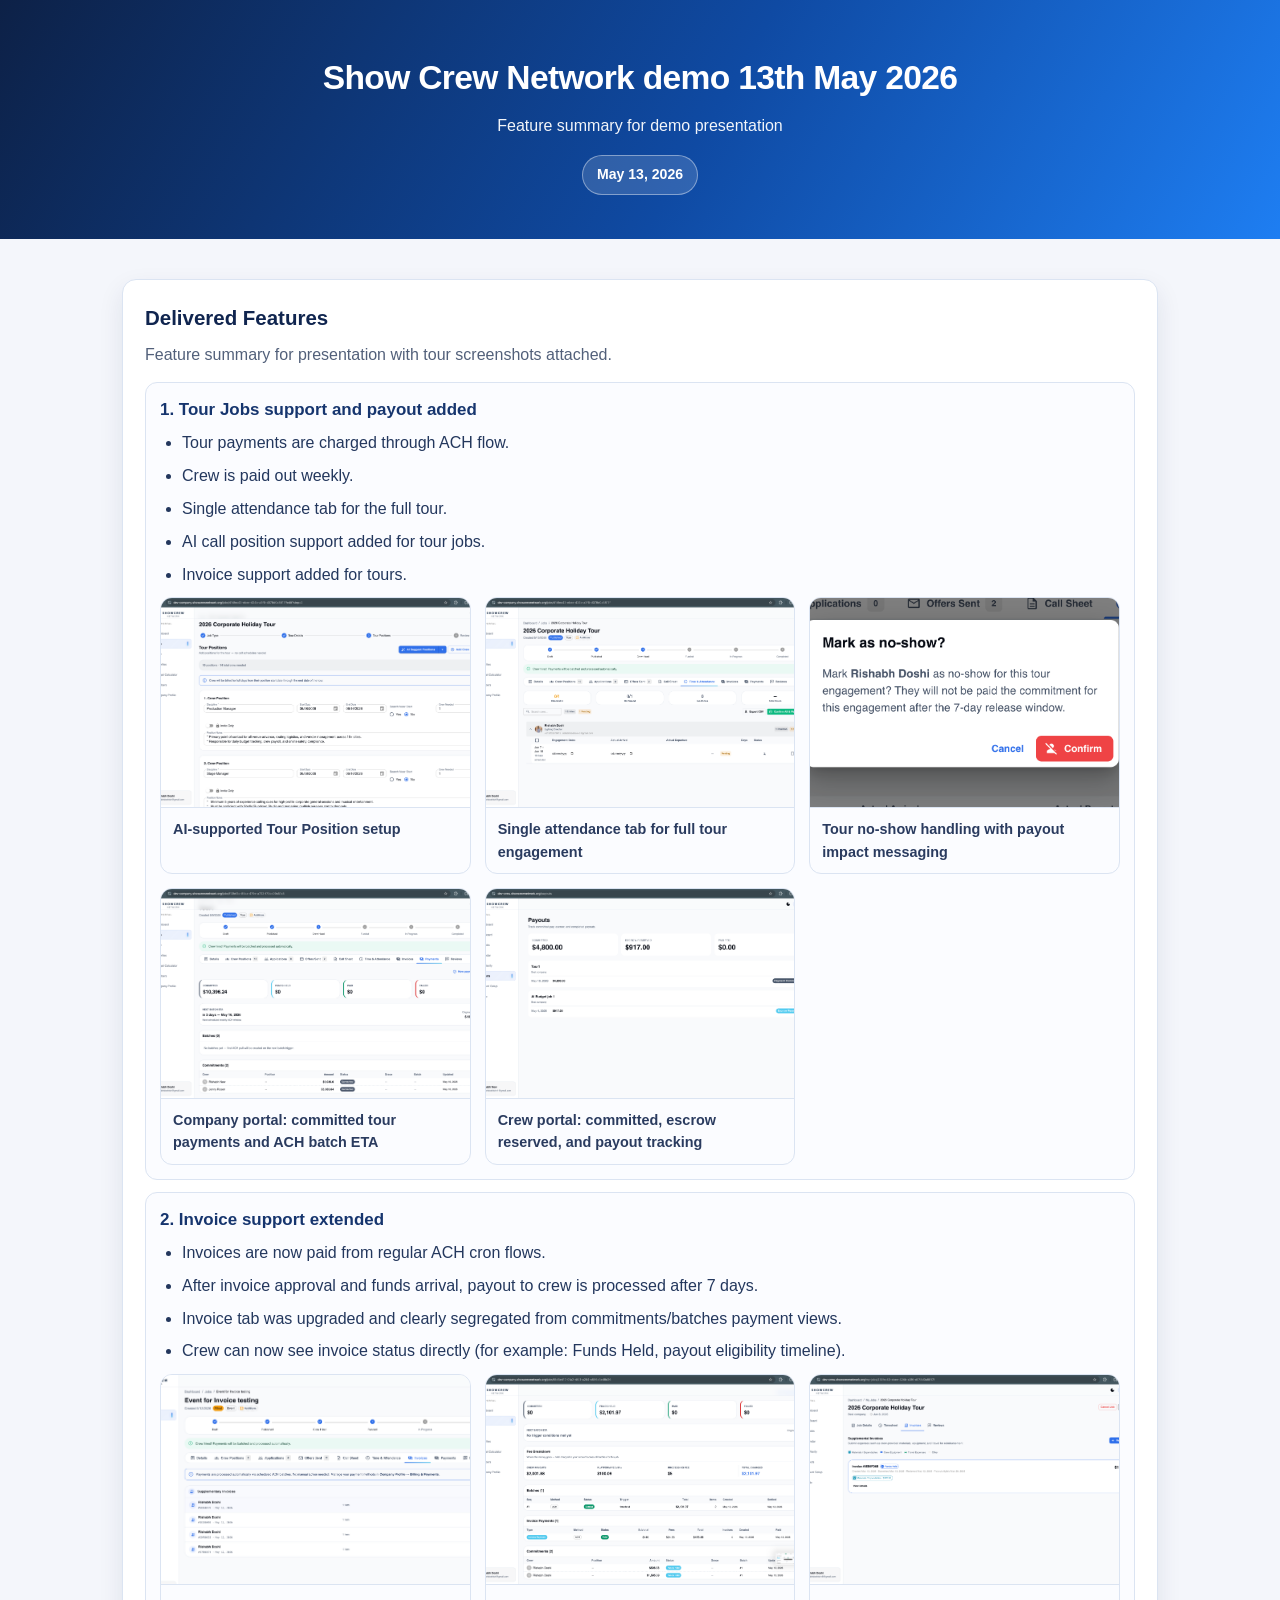
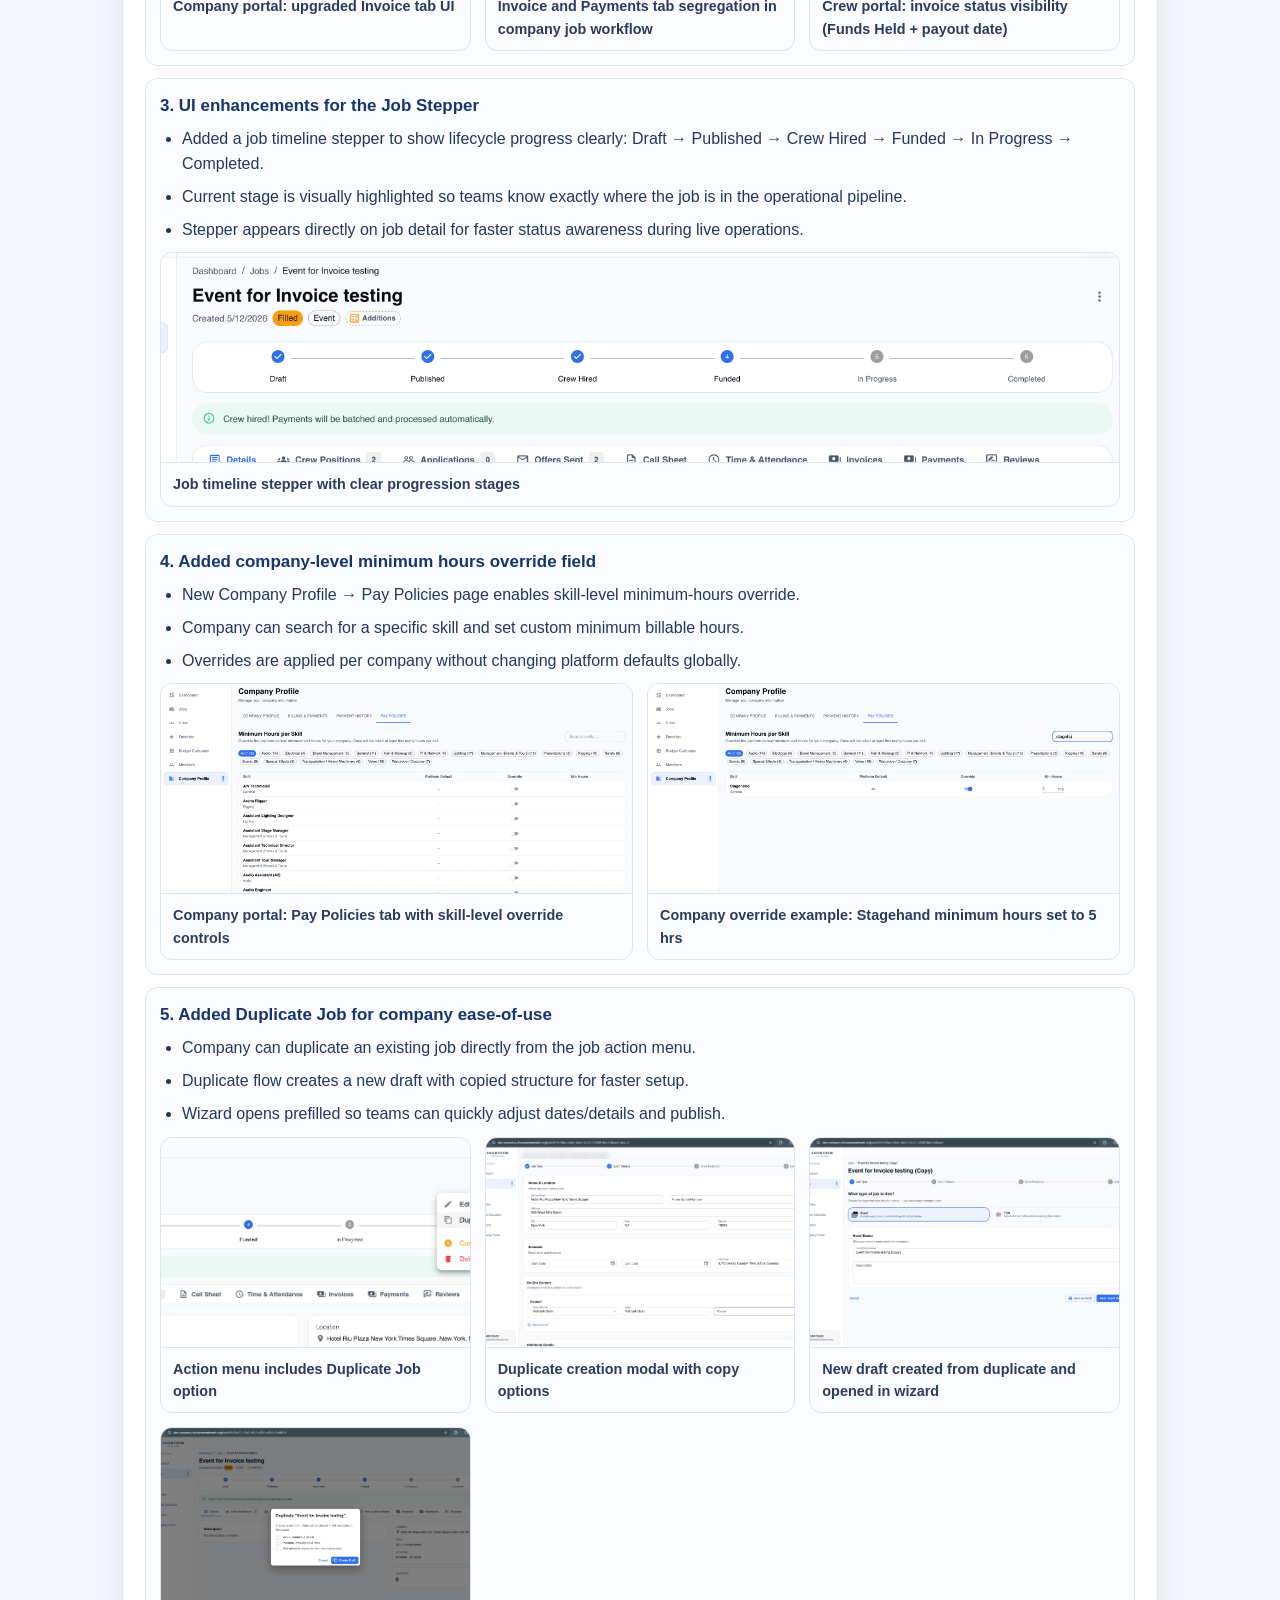
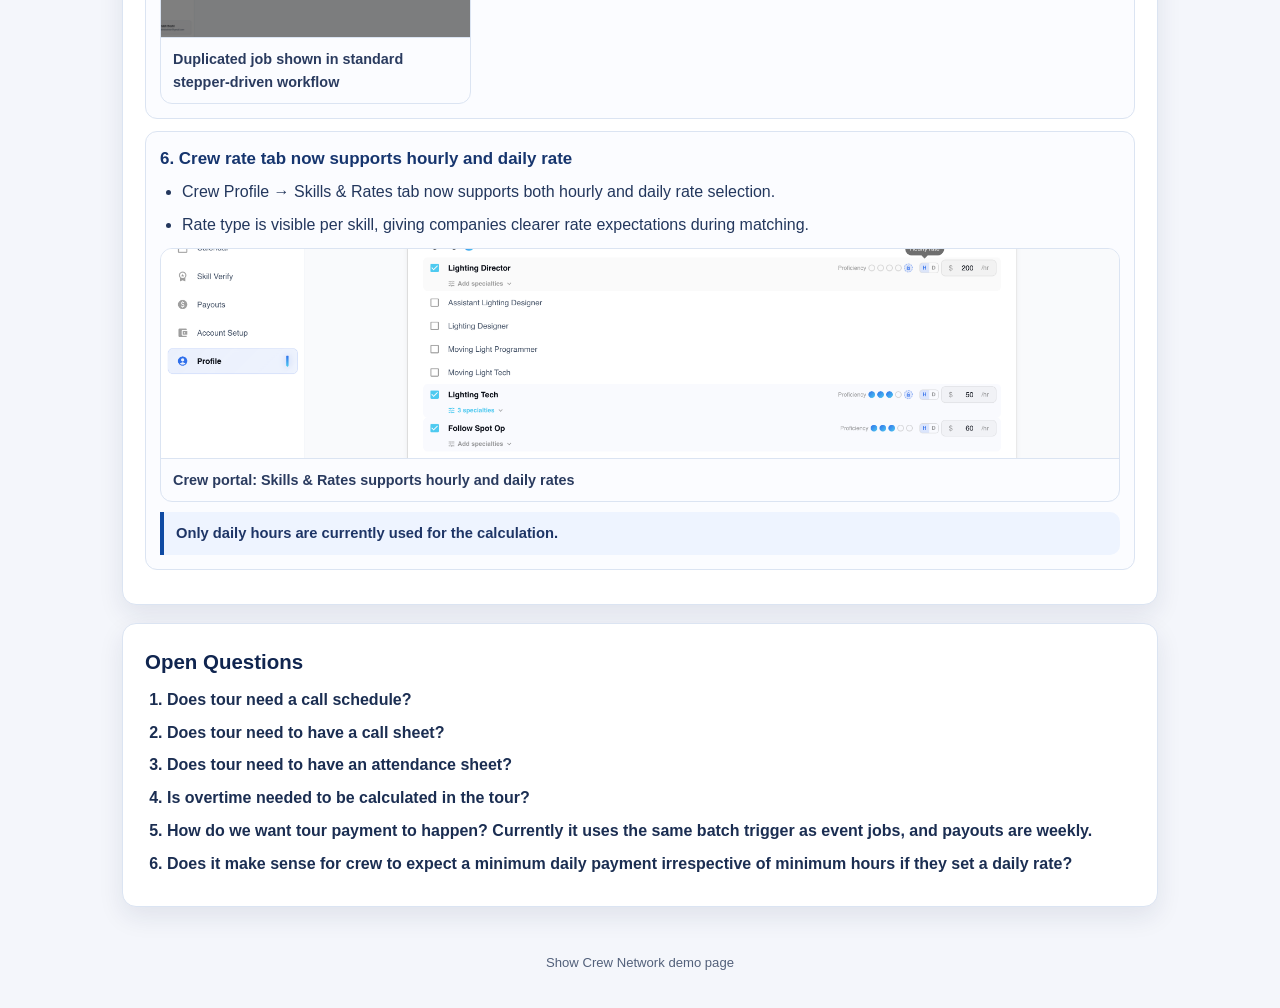
==== index.html @ 1836df51 "restructure demo page: place screenshots under each delivered feature" ====
<!DOCTYPE html>
<html lang="en">
<head>
  <meta charset="UTF-8" />
  <meta name="viewport" content="width=device-width, initial-scale=1.0" />
  <title>Show Crew Network demo 13th May 2026</title>
  <style>
    :root {
      --bg: #f4f6fb;
      --card: #ffffff;
      --text: #14213d;
      --muted: #52607a;
      --brand: #0f4aa3;
      --line: #dbe4f2;
      --shadow: 0 10px 26px rgba(17, 35, 74, 0.09);
      --radius: 14px;
    }

    * {
      box-sizing: border-box;
      margin: 0;
      padding: 0;
    }

    body {
      font-family: -apple-system, BlinkMacSystemFont, "Segoe UI", Roboto, Arial, sans-serif;
      background: var(--bg);
      color: var(--text);
      line-height: 1.55;
    }

    .hero {
      background: linear-gradient(120deg, #0d2147 0%, #0f4aa3 55%, #1e7ef2 100%);
      color: #fff;
      text-align: center;
      padding: 52px 24px 44px;
    }

    .hero h1 {
      font-size: 2.1rem;
      font-weight: 800;
      letter-spacing: -0.02em;
    }

    .hero p {
      margin-top: 10px;
      opacity: 0.95;
      max-width: 860px;
      margin-left: auto;
      margin-right: auto;
    }

    .meta {
      margin-top: 16px;
      display: inline-block;
      padding: 8px 14px;
      border: 1px solid rgba(255, 255, 255, 0.4);
      border-radius: 999px;
      background: rgba(255, 255, 255, 0.14);
      font-size: 0.88rem;
      font-weight: 700;
    }

    .wrap {
      max-width: 1080px;
      margin: 0 auto;
      padding: 22px;
    }

    .card {
      background: var(--card);
      border: 1px solid var(--line);
      border-radius: var(--radius);
      box-shadow: var(--shadow);
      padding: 22px;
      margin-top: 18px;
    }

    h2 {
      font-size: 1.28rem;
      margin-bottom: 10px;
      color: #10254f;
    }

    h3 {
      font-size: 1.06rem;
      margin-bottom: 8px;
      color: #16356e;
    }

    .sub {
      color: var(--muted);
      margin-bottom: 14px;
    }

    ol {
      padding-left: 22px;
    }

    ul {
      padding-left: 22px;
      margin-top: 8px;
      color: #23375d;
    }

    li {
      margin-bottom: 8px;
    }

    .group {
      border: 1px solid var(--line);
      border-radius: 12px;
      padding: 14px;
      margin-bottom: 12px;
      background: #fbfcff;
    }

    .highlight {
      margin-top: 10px;
      padding: 10px 12px;
      border-left: 4px solid var(--brand);
      background: #eef4ff;
      border-radius: 0 10px 10px 0;
      font-size: 0.92rem;
      color: #1e3566;
      font-weight: 600;
    }

    .questions li {
      font-weight: 600;
      color: #1b2e52;
    }

    .shots {
      display: grid;
      grid-template-columns: repeat(auto-fit, minmax(300px, 1fr));
      gap: 14px;
      margin-top: 10px;
    }

    .shot {
      border: 1px solid var(--line);
      border-radius: 12px;
      overflow: hidden;
      background: #fbfcff;
    }

    .shot img {
      display: block;
      width: 100%;
      height: 210px;
      object-fit: cover;
      border-bottom: 1px solid var(--line);
    }

    .shot .cap {
      padding: 10px 12px;
      font-size: 0.9rem;
      color: #2a3b5f;
      font-weight: 600;
    }

    .footer {
      text-align: center;
      color: var(--muted);
      font-size: 0.82rem;
      padding: 24px 12px 34px;
    }

    @media (max-width: 768px) {
      .hero h1 {
        font-size: 1.65rem;
      }

      .wrap {
        padding: 14px;
      }

      .card {
        padding: 16px;
      }
    }
  </style>
</head>
<body>
  <header class="hero">
    <h1>Show Crew Network demo 13th May 2026</h1>
    <p>Feature summary for demo presentation</p>
    <div class="meta">May 13, 2026</div>
  </header>

  <main class="wrap">
    <section class="card">
      <h2>Delivered Features</h2>
      <p class="sub">Feature summary for presentation with tour screenshots attached.</p>

      <div class="group">
        <h3>1. Tour Jobs support and payout added</h3>
        <ul>
          <li>Tour payments are charged through ACH flow.</li>
          <li>Crew is paid out weekly.</li>
          <li>Single attendance tab for the full tour.</li>
          <li>AI call position support added for tour jobs.</li>
          <li>Invoice support added for tours.</li>
        </ul>
        <div class="shots">
          <figure class="shot">
            <img src="photos/AIPositionTour.png" alt="Tour position creation step with AI Suggest Positions" />
            <figcaption class="cap">AI-supported Tour Position setup</figcaption>
          </figure>
          <figure class="shot">
            <img src="photos/AttendanceTabTour.png" alt="Tour Time and Attendance tab with engagement dates" />
            <figcaption class="cap">Single attendance tab for full tour engagement</figcaption>
          </figure>
          <figure class="shot">
            <img src="photos/NoShowMarkTour.png" alt="Tour no-show confirmation dialog" />
            <figcaption class="cap">Tour no-show handling with payout impact messaging</figcaption>
          </figure>
          <figure class="shot">
            <img src="photos/CompanyPortalTourPaymentPageCommited.png" alt="Company portal tour payments tab showing committed amounts and next batch ETA" />
            <figcaption class="cap">Company portal: committed tour payments and ACH batch ETA</figcaption>
          </figure>
          <figure class="shot">
            <img src="photos/CrewPortal-TourPaymentCommited.png" alt="Crew portal payouts page showing committed and escrow amounts" />
            <figcaption class="cap">Crew portal: committed, escrow reserved, and payout tracking</figcaption>
          </figure>
        </div>
      </div>

      <div class="group">
        <h3>2. Invoice support extended</h3>
        <ul>
          <li>Invoices are now paid from regular ACH cron flows.</li>
          <li>After invoice approval and funds arrival, payout to crew is processed after 7 days.</li>
          <li>Invoice tab was upgraded and clearly segregated from commitments/batches payment views.</li>
          <li>Crew can now see invoice status directly (for example: Funds Held, payout eligibility timeline).</li>
        </ul>
        <div class="shots">
          <figure class="shot">
            <img src="photos/InvoiceTabUpgradation.png" alt="Company portal upgraded invoice tab with supplementary invoice list" />
            <figcaption class="cap">Company portal: upgraded Invoice tab UI</figcaption>
          </figure>
          <figure class="shot">
            <img src="photos/InvoicesPaymwntIntegratedwithPaymentsTab.png" alt="Company job view showing invoice and payments tab segregation" />
            <figcaption class="cap">Invoice and Payments tab segregation in company job workflow</figcaption>
          </figure>
          <figure class="shot">
            <img src="photos/InvoiceFundsHeld.png" alt="Crew portal invoice view showing Funds Held status and payout eligibility" />
            <figcaption class="cap">Crew portal: invoice status visibility (Funds Held + payout date)</figcaption>
          </figure>
        </div>
      </div>

      <div class="group">
        <h3>3. UI enhancements for the Job Stepper</h3>
        <ul>
          <li>Added a job timeline stepper to show lifecycle progress clearly: Draft → Published → Crew Hired → Funded → In Progress → Completed.</li>
          <li>Current stage is visually highlighted so teams know exactly where the job is in the operational pipeline.</li>
          <li>Stepper appears directly on job detail for faster status awareness during live operations.</li>
        </ul>
        <div class="shots">
          <figure class="shot">
            <img src="photos/StepperJobTimeline.png" alt="Job detail timeline stepper showing Draft, Published, Crew Hired, Funded, In Progress, and Completed stages" />
            <figcaption class="cap">Job timeline stepper with clear progression stages</figcaption>
          </figure>
        </div>
      </div>

      <div class="group">
        <h3>4. Added company-level minimum hours override field</h3>
        <ul>
          <li>New Company Profile → Pay Policies page enables skill-level minimum-hours override.</li>
          <li>Company can search for a specific skill and set custom minimum billable hours.</li>
          <li>Overrides are applied per company without changing platform defaults globally.</li>
        </ul>
        <div class="shots">
          <figure class="shot">
            <img src="photos/PayPoliceisTabSkillOverride.png" alt="Company profile pay policies page showing skill-level minimum-hours override list" />
            <figcaption class="cap">Company portal: Pay Policies tab with skill-level override controls</figcaption>
          </figure>
          <figure class="shot">
            <img src="photos/StageHandMinimumOverride.png" alt="Company pay policies search showing stagehand minimum-hours override applied" />
            <figcaption class="cap">Company override example: Stagehand minimum hours set to 5 hrs</figcaption>
          </figure>
        </div>
      </div>

      <div class="group">
        <h3>5. Added Duplicate Job for company ease-of-use</h3>
        <ul>
          <li>Company can duplicate an existing job directly from the job action menu.</li>
          <li>Duplicate flow creates a new draft with copied structure for faster setup.</li>
          <li>Wizard opens prefilled so teams can quickly adjust dates/details and publish.</li>
        </ul>
        <div class="shots">
          <figure class="shot">
            <img src="photos/DuplicateJobOption.png" alt="Job action menu showing Duplicate Job option" />
            <figcaption class="cap">Action menu includes Duplicate Job option</figcaption>
          </figure>
          <figure class="shot">
            <img src="photos/DuplicateJobCreationOptions.png" alt="Duplicate job confirmation dialog with options" />
            <figcaption class="cap">Duplicate creation modal with copy options</figcaption>
          </figure>
          <figure class="shot">
            <img src="photos/DuplicateJobCreated.png" alt="New duplicated job draft created in wizard" />
            <figcaption class="cap">New draft created from duplicate and opened in wizard</figcaption>
          </figure>
          <figure class="shot">
            <img src="photos/DuplicateJobBanner.png" alt="Duplicate job flow status shown in job stepper context" />
            <figcaption class="cap">Duplicated job shown in standard stepper-driven workflow</figcaption>
          </figure>
        </div>
      </div>

      <div class="group">
        <h3>6. Crew rate tab now supports hourly and daily rate</h3>
        <ul>
          <li>Crew Profile → Skills & Rates tab now supports both hourly and daily rate selection.</li>
          <li>Rate type is visible per skill, giving companies clearer rate expectations during matching.</li>
        </ul>
        <div class="shots">
          <figure class="shot">
            <img src="photos/crew-dailyandhourlyrates.png" alt="Crew profile skills and rates tab showing hourly and daily rate toggle" />
            <figcaption class="cap">Crew portal: Skills & Rates supports hourly and daily rates</figcaption>
          </figure>
        </div>
        <div class="highlight">Only daily hours are currently used for the calculation.</div>
      </div>
    </section>

    <section class="card">
      <h2>Open Questions</h2>
      <ol class="questions">
        <li>Does tour need a call schedule?</li>
        <li>Does tour need to have a call sheet?</li>
        <li>Does tour need to have an attendance sheet?</li>
        <li>Is overtime needed to be calculated in the tour?</li>
        <li>How do we want tour payment to happen? Currently it uses the same batch trigger as event jobs, and payouts are weekly.</li>
        <li>Does it make sense for crew to expect a minimum daily payment irrespective of minimum hours if they set a daily rate?</li>
      </ol>
    </section>
  </main>

  <footer class="footer">
    Show Crew Network demo page
  </footer>
</body>
</html>
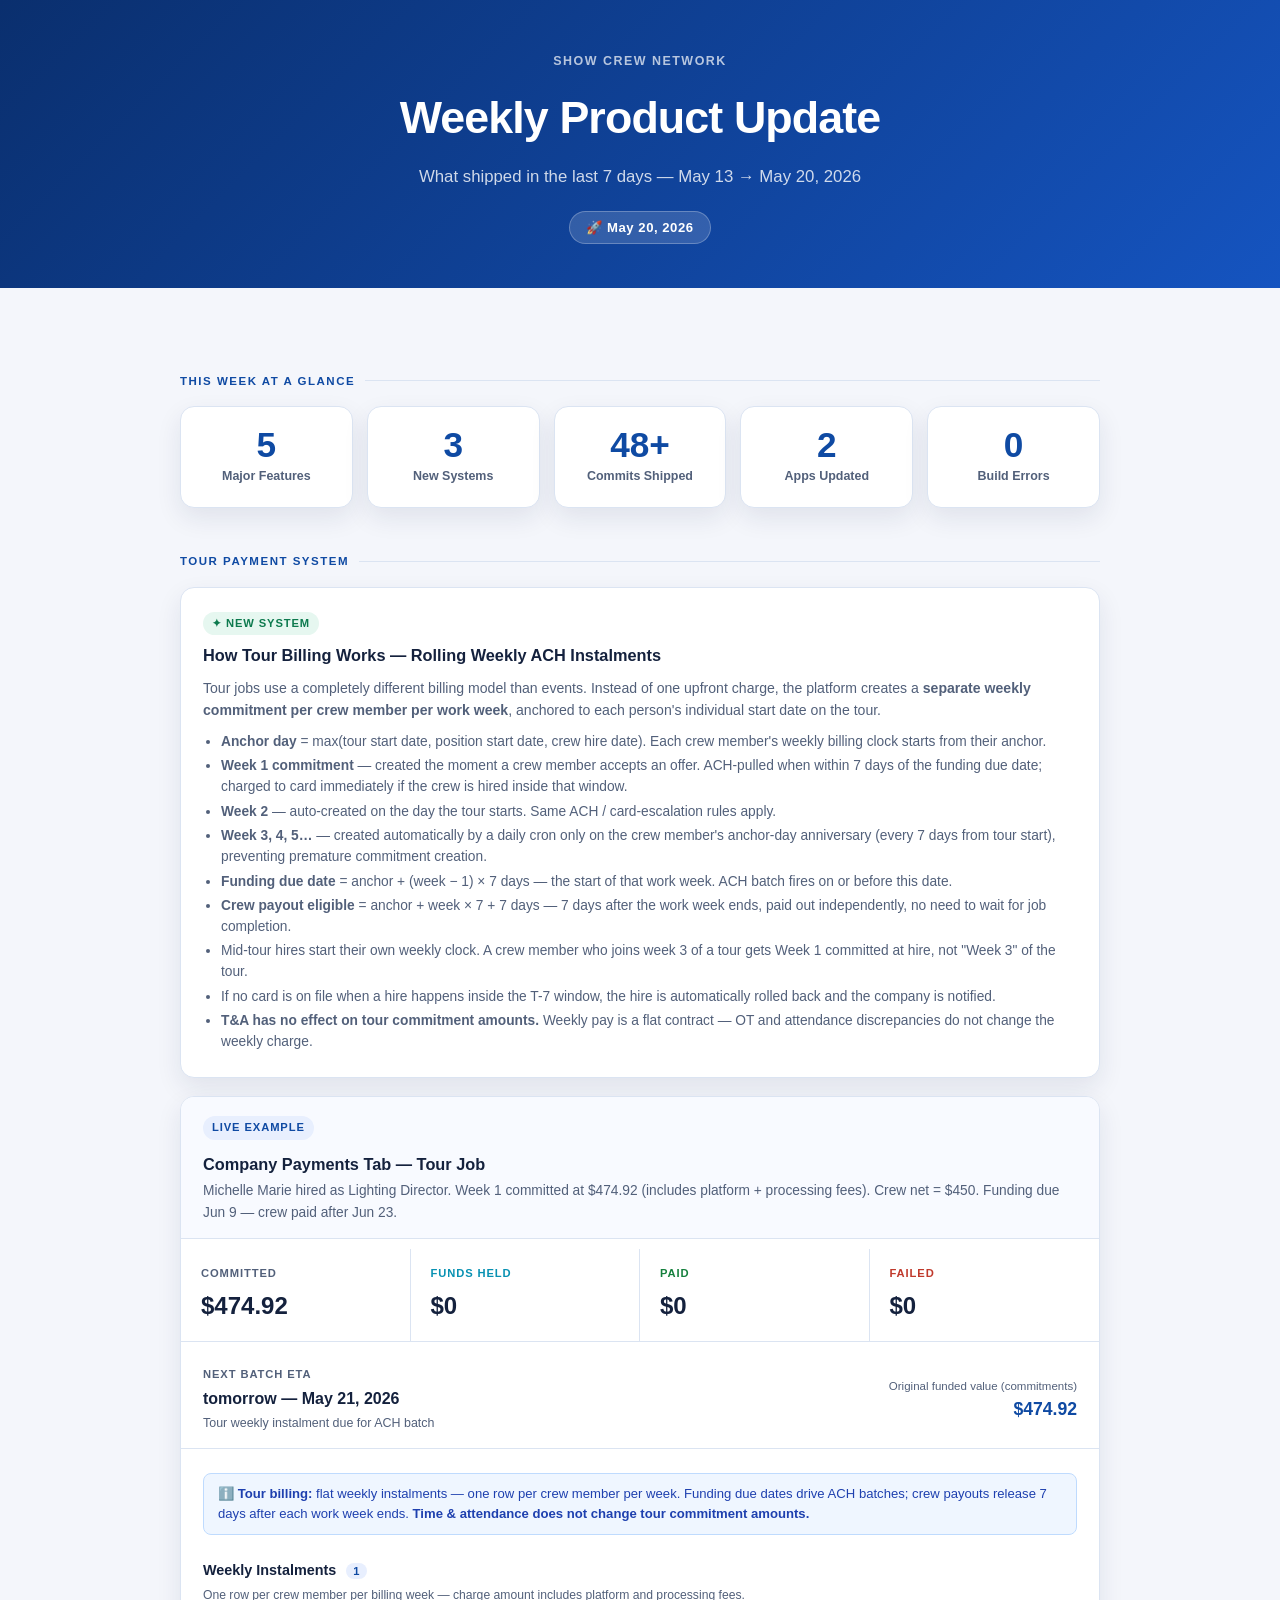
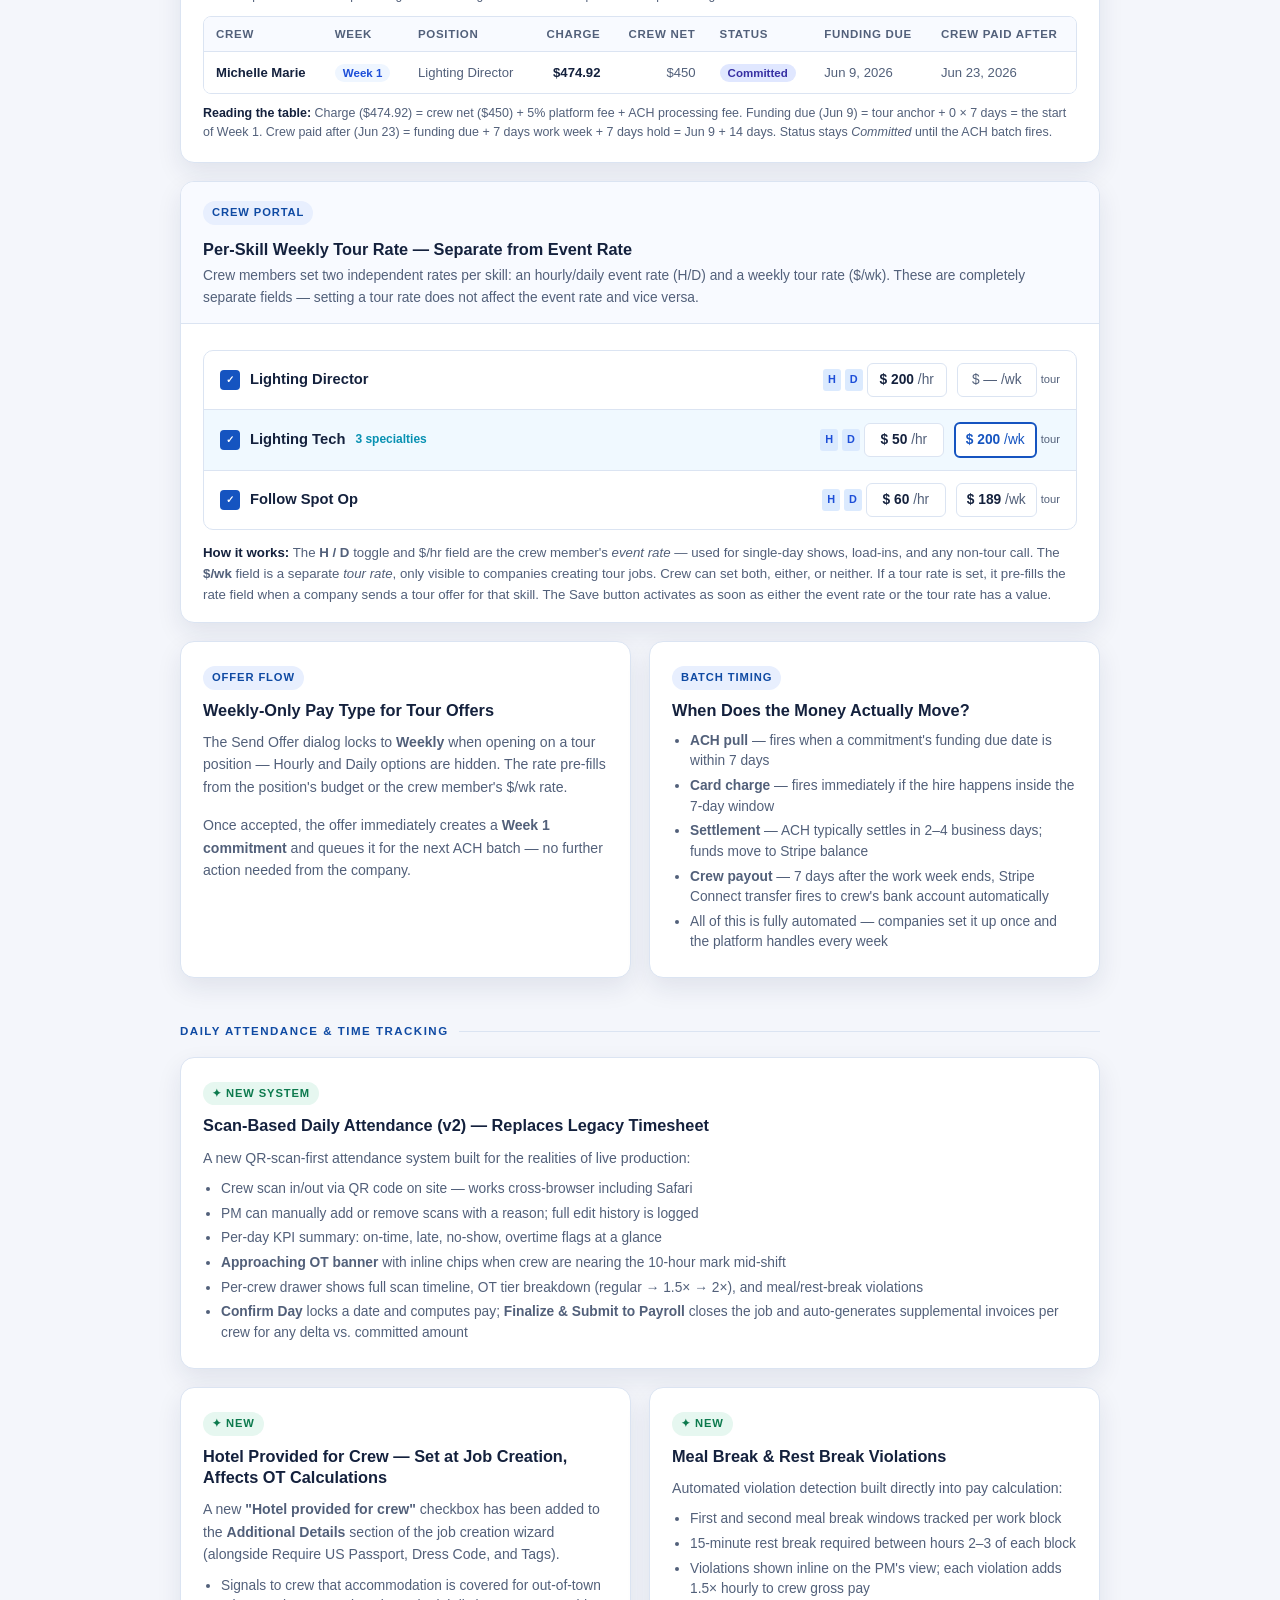
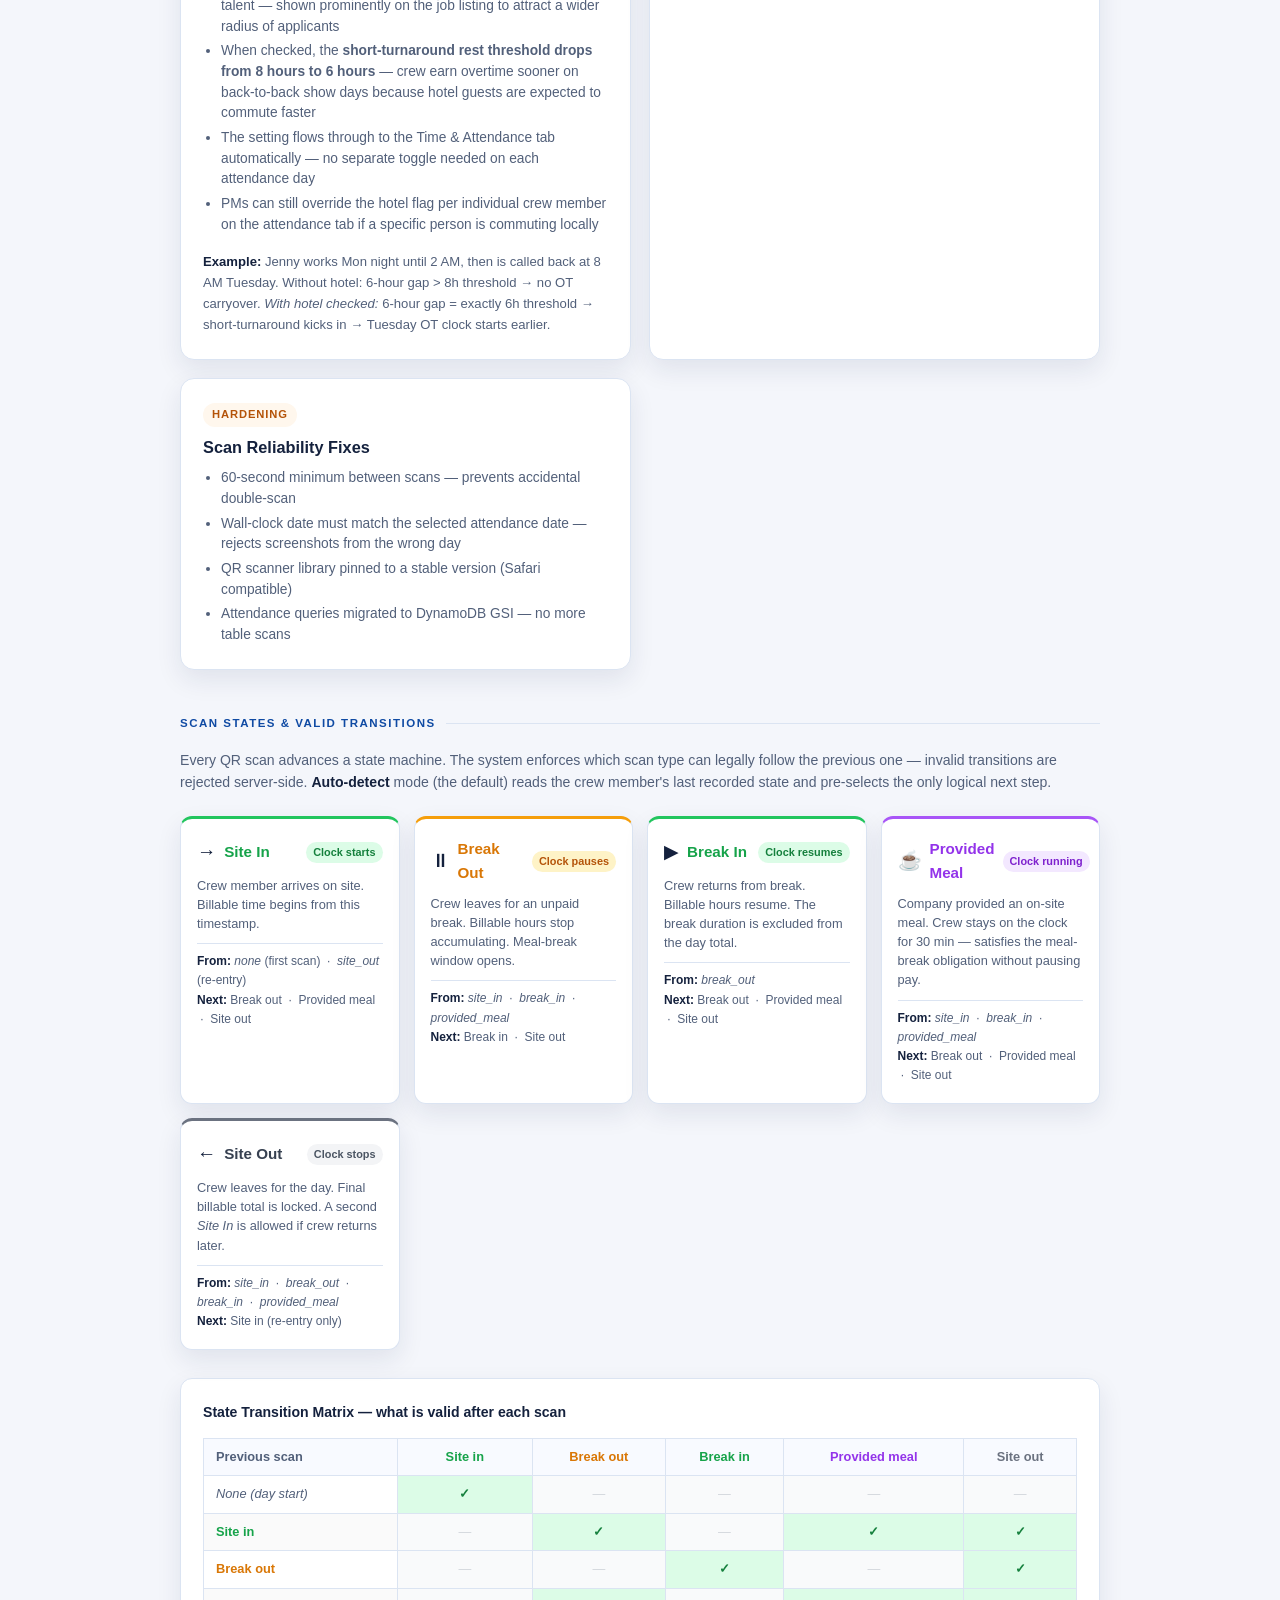
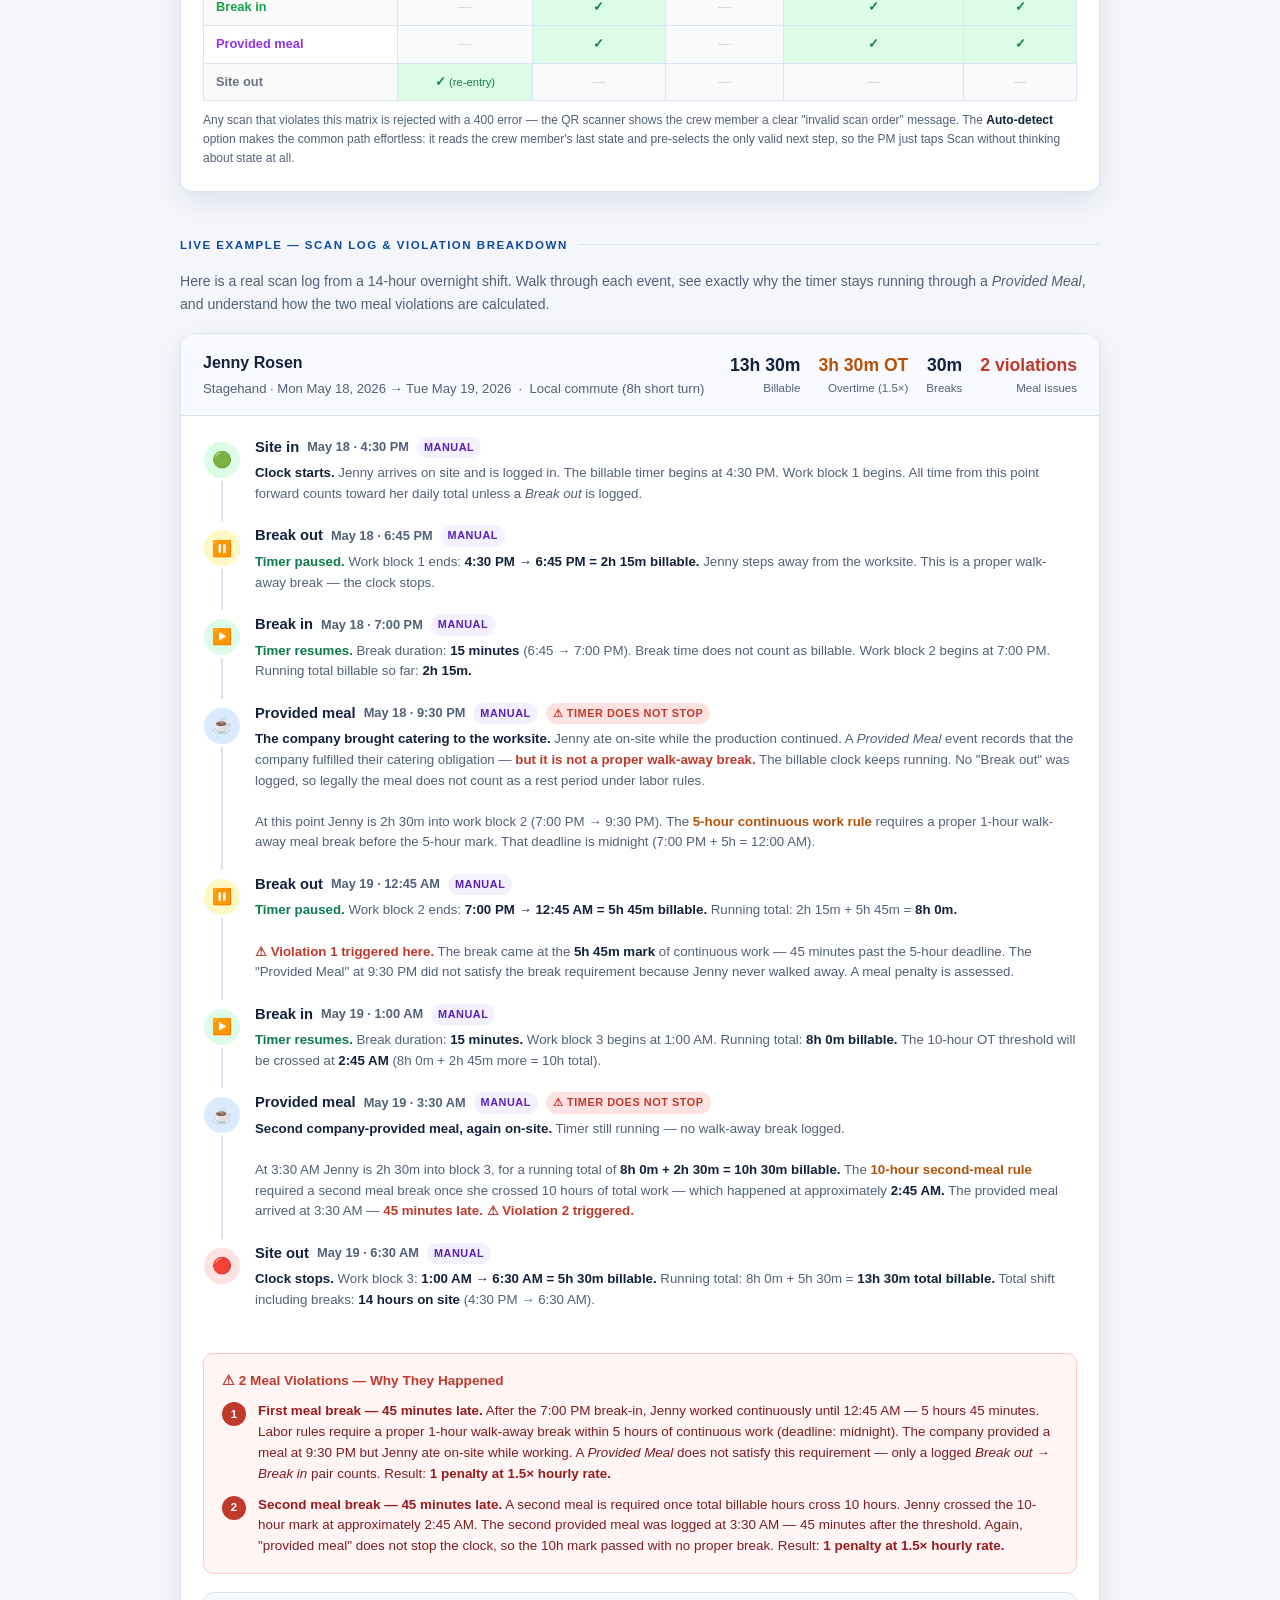
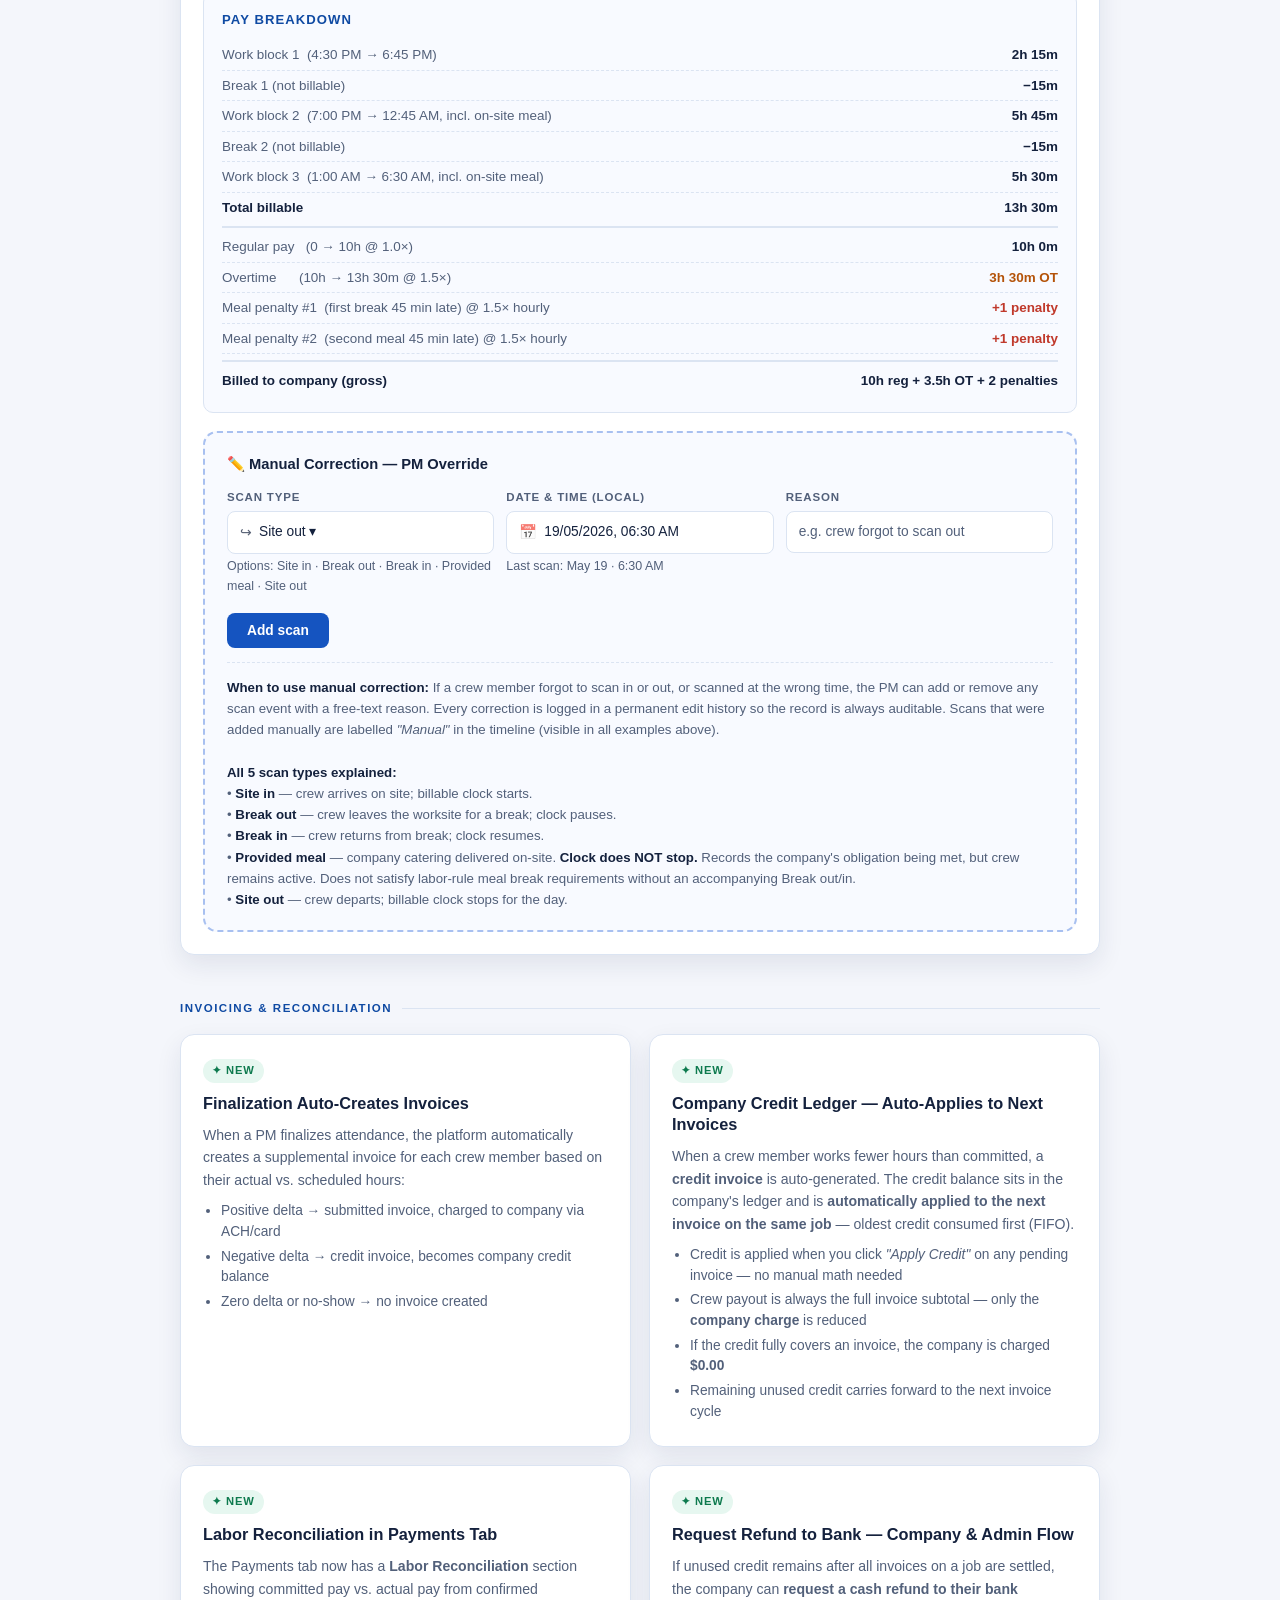
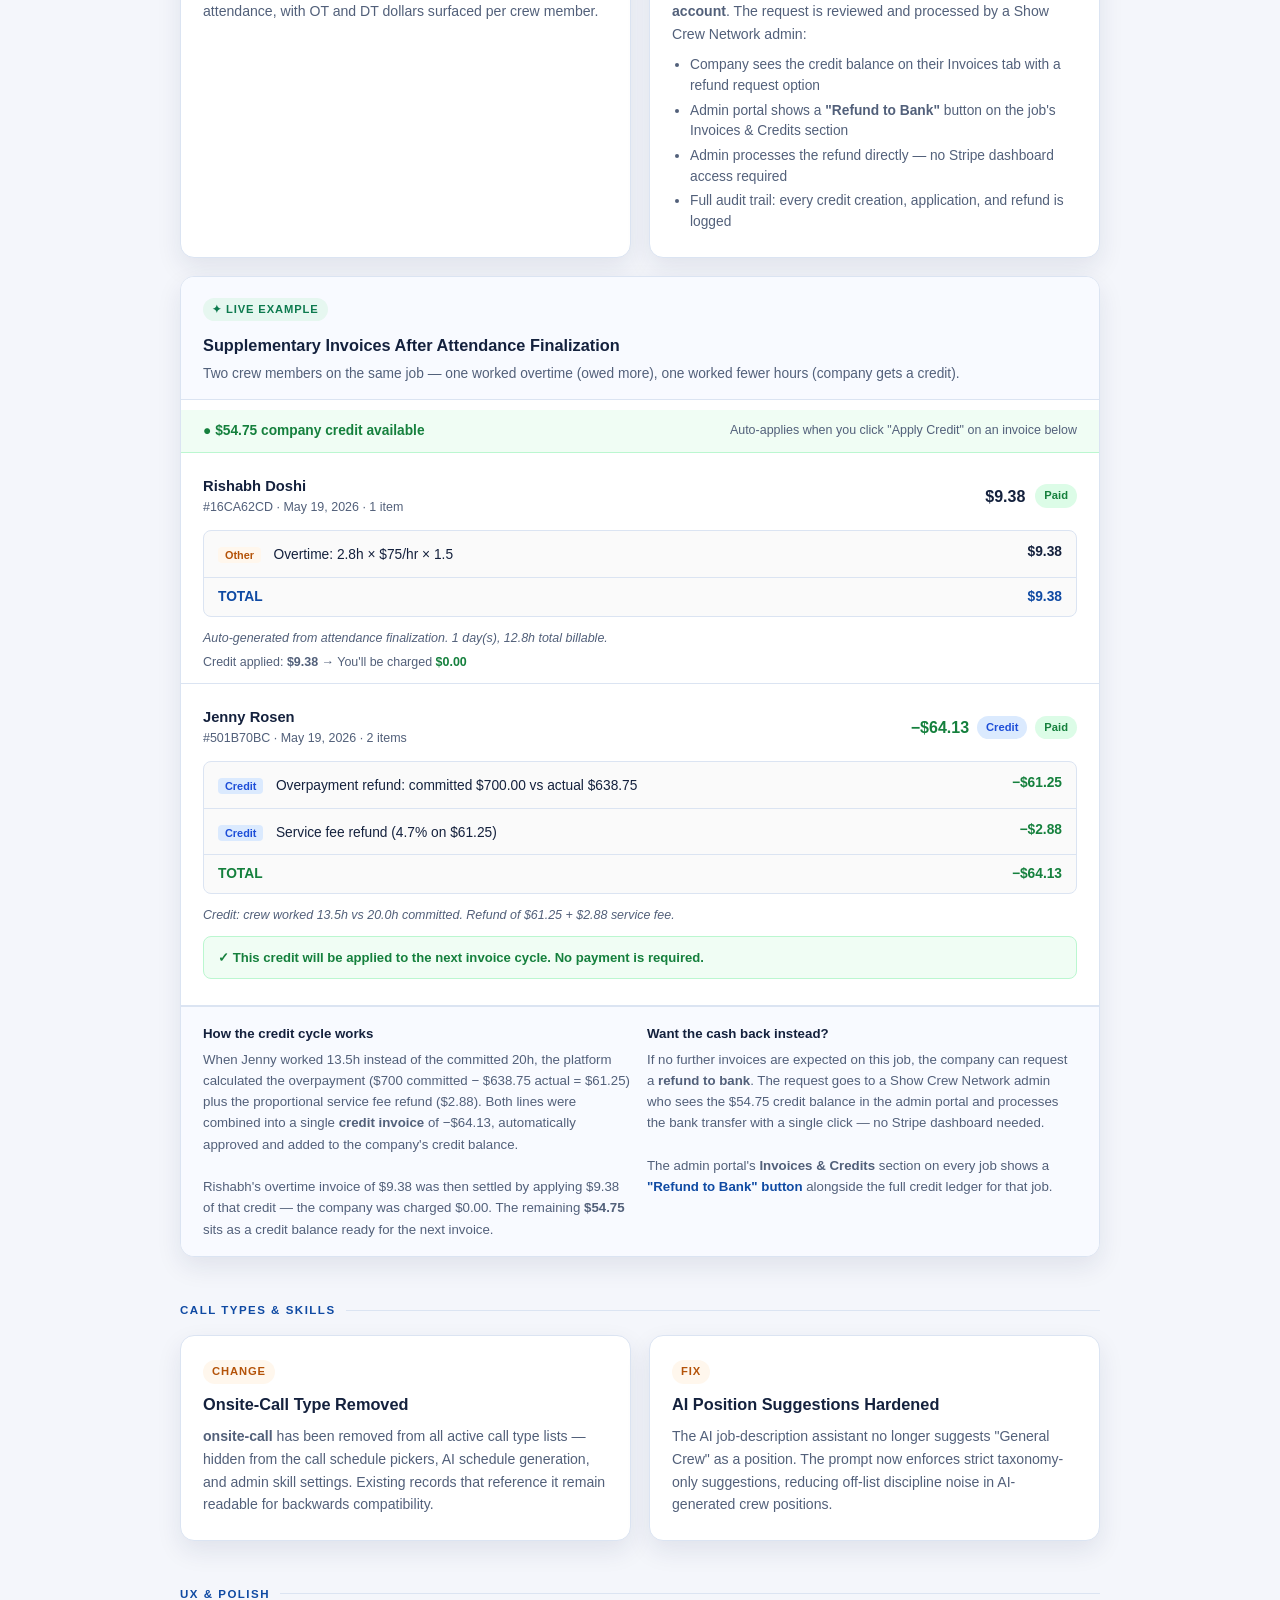
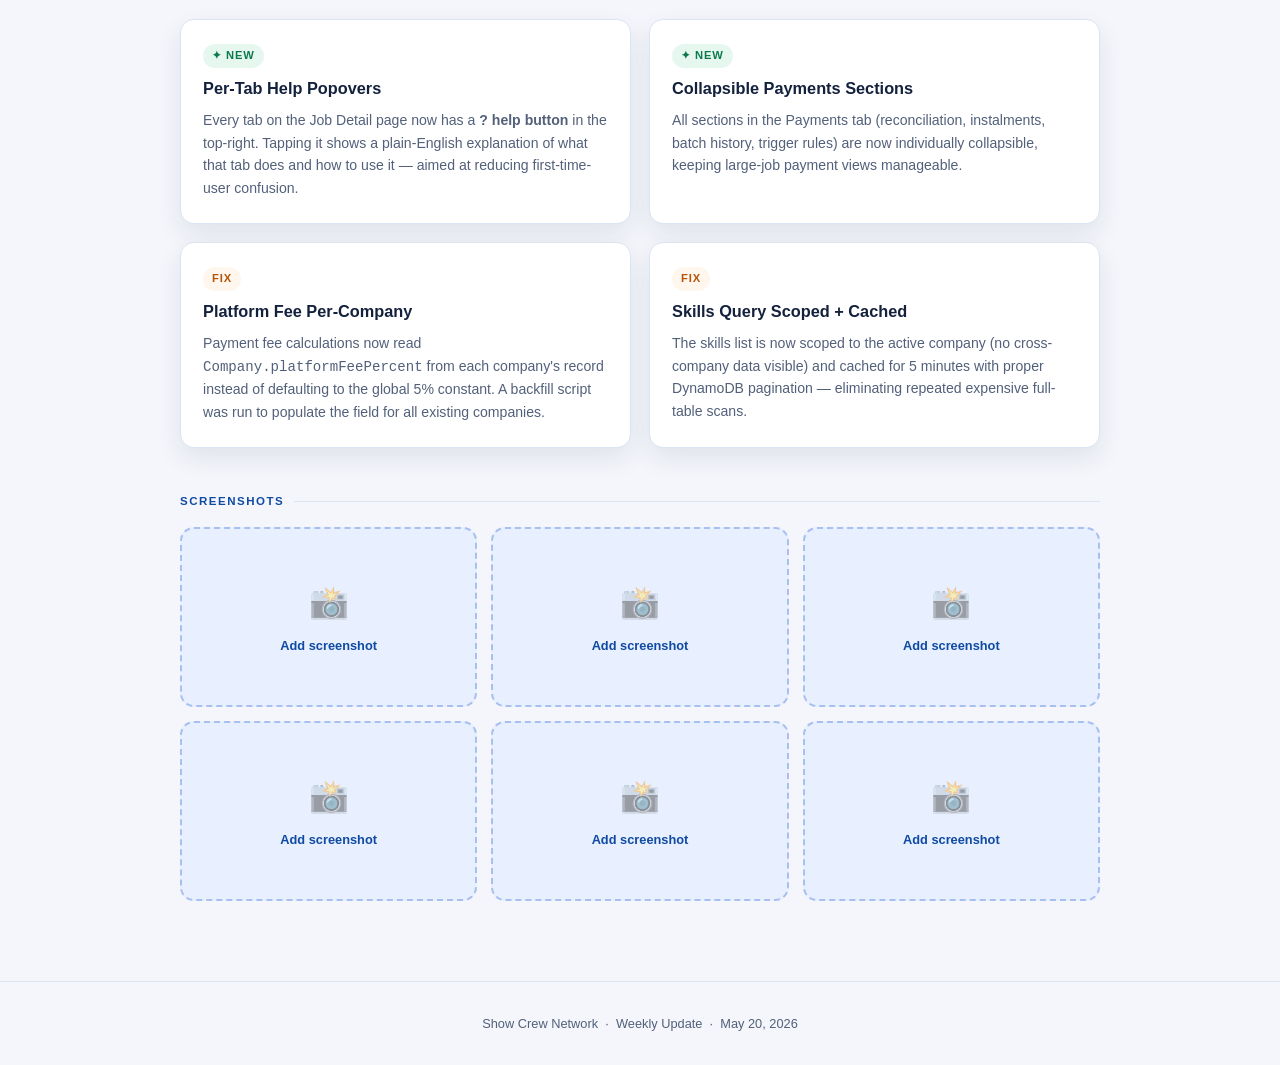
==== commit 556dfda3: "demo: add scan states + transition matrix section to weekly update page" ====
--- a/index.html
+++ b/index.html
@@ -3,346 +3,1059 @@
 <head>
   <meta charset="UTF-8" />
   <meta name="viewport" content="width=device-width, initial-scale=1.0" />
-  <title>Show Crew Network demo 13th May 2026</title>
+  <title>Show Crew Network — Weekly Update · May 20, 2026</title>
   <style>
     :root {
-      --bg: #f4f6fb;
-      --card: #ffffff;
-      --text: #14213d;
-      --muted: #52607a;
-      --brand: #0f4aa3;
-      --line: #dbe4f2;
-      --shadow: 0 10px 26px rgba(17, 35, 74, 0.09);
-      --radius: 14px;
+      --bg: #f4f6fb; --card: #ffffff; --text: #14213d; --muted: #52607a;
+      --brand: #0f4aa3; --brand-light: #e8effe; --green: #0d7a4e; --green-bg: #e6f7f0;
+      --orange: #b45309; --orange-bg: #fff7ed; --purple: #5b21b6; --purple-bg: #f3f0ff;
+      --line: #dbe4f2; --shadow: 0 10px 26px rgba(17,35,74,0.09); --radius: 14px;
     }
-
-    * {
-      box-sizing: border-box;
-      margin: 0;
-      padding: 0;
-    }
-
-    body {
-      font-family: -apple-system, BlinkMacSystemFont, "Segoe UI", Roboto, Arial, sans-serif;
-      background: var(--bg);
-      color: var(--text);
-      line-height: 1.55;
-    }
-
-    .hero {
-      background: linear-gradient(120deg, #0d2147 0%, #0f4aa3 55%, #1e7ef2 100%);
-      color: #fff;
-      text-align: center;
-      padding: 52px 24px 44px;
-    }
-
-    .hero h1 {
-      font-size: 2.1rem;
-      font-weight: 800;
-      letter-spacing: -0.02em;
-    }
-
-    .hero p {
-      margin-top: 10px;
-      opacity: 0.95;
-      max-width: 860px;
-      margin-left: auto;
-      margin-right: auto;
-    }
-
-    .meta {
-      margin-top: 16px;
-      display: inline-block;
-      padding: 8px 14px;
-      border: 1px solid rgba(255, 255, 255, 0.4);
-      border-radius: 999px;
-      background: rgba(255, 255, 255, 0.14);
-      font-size: 0.88rem;
-      font-weight: 700;
-    }
-
-    .wrap {
-      max-width: 1080px;
-      margin: 0 auto;
-      padding: 22px;
-    }
-
-    .card {
-      background: var(--card);
-      border: 1px solid var(--line);
-      border-radius: var(--radius);
-      box-shadow: var(--shadow);
-      padding: 22px;
-      margin-top: 18px;
-    }
-
-    h2 {
-      font-size: 1.28rem;
-      margin-bottom: 10px;
-      color: #10254f;
-    }
-
-    h3 {
-      font-size: 1.06rem;
-      margin-bottom: 8px;
-      color: #16356e;
-    }
-
-    .sub {
-      color: var(--muted);
-      margin-bottom: 14px;
-    }
-
-    ol {
-      padding-left: 22px;
-    }
-
-    ul {
-      padding-left: 22px;
-      margin-top: 8px;
-      color: #23375d;
-    }
-
-    li {
-      margin-bottom: 8px;
-    }
-
-    .group {
-      border: 1px solid var(--line);
-      border-radius: 12px;
-      padding: 14px;
-      margin-bottom: 12px;
-      background: #fbfcff;
-    }
-
-    .highlight {
-      margin-top: 10px;
-      padding: 10px 12px;
-      border-left: 4px solid var(--brand);
-      background: #eef4ff;
-      border-radius: 0 10px 10px 0;
-      font-size: 0.92rem;
-      color: #1e3566;
-      font-weight: 600;
-    }
-
-    .questions li {
-      font-weight: 600;
-      color: #1b2e52;
-    }
-
-    .shots {
-      display: grid;
-      grid-template-columns: repeat(auto-fit, minmax(300px, 1fr));
-      gap: 14px;
-      margin-top: 10px;
-    }
-
-    .shot {
-      border: 1px solid var(--line);
-      border-radius: 12px;
-      overflow: hidden;
-      background: #fbfcff;
-    }
-
-    .shot img {
-      display: block;
-      width: 100%;
-      height: 210px;
-      object-fit: cover;
-      border-bottom: 1px solid var(--line);
-    }
-
-    .shot .cap {
-      padding: 10px 12px;
-      font-size: 0.9rem;
-      color: #2a3b5f;
-      font-weight: 600;
-    }
-
-    .footer {
-      text-align: center;
-      color: var(--muted);
-      font-size: 0.82rem;
-      padding: 24px 12px 34px;
-    }
-
-    @media (max-width: 768px) {
-      .hero h1 {
-        font-size: 1.65rem;
-      }
-
-      .wrap {
-        padding: 14px;
-      }
-
-      .card {
-        padding: 16px;
-      }
-    }
+    * { box-sizing: border-box; margin: 0; padding: 0; }
+    body { font-family: -apple-system, BlinkMacSystemFont, "Segoe UI", Roboto, Arial, sans-serif; background: var(--bg); color: var(--text); line-height: 1.6; }
+
+    header { background: linear-gradient(135deg, #0a2f6e 0%, #1554c0 100%); color: #fff; padding: 52px 40px 44px; text-align: center; }
+    header .eyebrow { font-size: 0.78rem; font-weight: 700; letter-spacing: 0.12em; text-transform: uppercase; opacity: 0.7; margin-bottom: 10px; }
+    header h1 { font-size: clamp(1.8rem, 4vw, 2.8rem); font-weight: 800; letter-spacing: -0.02em; margin-bottom: 10px; }
+    header .subtitle { font-size: 1.05rem; opacity: 0.8; max-width: 520px; margin: 0 auto; }
+    header .date-badge { display: inline-block; margin-top: 20px; background: rgba(255,255,255,0.15); border: 1px solid rgba(255,255,255,0.25); border-radius: 100px; padding: 5px 16px; font-size: 0.82rem; font-weight: 600; letter-spacing: 0.04em; }
+
+    main { max-width: 960px; margin: 0 auto; padding: 40px 20px 80px; }
+
+    .section-label { display: flex; align-items: center; gap: 10px; font-size: 0.72rem; font-weight: 800; letter-spacing: 0.13em; text-transform: uppercase; color: var(--brand); margin: 44px 0 16px; }
+    .section-label::after { content: ''; flex: 1; height: 1px; background: var(--line); }
+
+    .stat-grid { display: grid; grid-template-columns: repeat(auto-fit, minmax(160px, 1fr)); gap: 14px; margin-bottom: 36px; }
+    .stat-card { background: var(--card); border: 1px solid var(--line); border-radius: var(--radius); padding: 20px 18px; text-align: center; box-shadow: var(--shadow); }
+    .stat-card .num { font-size: 2.2rem; font-weight: 800; color: var(--brand); line-height: 1; }
+    .stat-card .label { font-size: 0.78rem; color: var(--muted); margin-top: 5px; font-weight: 600; }
+
+    .feature-grid { display: grid; grid-template-columns: 1fr 1fr; gap: 18px; }
+    @media (max-width: 640px) { .feature-grid { grid-template-columns: 1fr; } }
+    .feature-card { background: var(--card); border: 1px solid var(--line); border-radius: var(--radius); padding: 24px 22px; box-shadow: var(--shadow); display: flex; flex-direction: column; gap: 10px; }
+    .feature-card.full { grid-column: 1 / -1; }
+    .feature-card .tag { display: inline-flex; align-items: center; gap: 5px; font-size: 0.7rem; font-weight: 700; letter-spacing: 0.08em; text-transform: uppercase; padding: 3px 9px; border-radius: 100px; width: fit-content; }
+    .tag.new  { background: var(--green-bg);  color: var(--green); }
+    .tag.fix  { background: var(--orange-bg); color: var(--orange); }
+    .tag.core { background: var(--brand-light); color: var(--brand); }
+    .tag.infra { background: var(--purple-bg); color: var(--purple); }
+    .feature-card h3 { font-size: 1.02rem; font-weight: 700; color: var(--text); line-height: 1.3; }
+    .feature-card p { font-size: 0.88rem; color: var(--muted); line-height: 1.6; }
+    .feature-card ul { padding-left: 18px; font-size: 0.86rem; color: var(--muted); display: flex; flex-direction: column; gap: 4px; }
+    .feature-card ul li { line-height: 1.5; }
+
+    .photo-grid { display: grid; grid-template-columns: repeat(auto-fit, minmax(220px, 1fr)); gap: 14px; }
+    .photo-slot { background: #e8effe; border: 2px dashed #a8c0f0; border-radius: var(--radius); height: 180px; display: flex; flex-direction: column; align-items: center; justify-content: center; gap: 8px; color: var(--brand); font-size: 0.8rem; font-weight: 600; }
+    .photo-slot .icon { font-size: 2rem; opacity: 0.4; }
+
+    footer { text-align: center; padding: 32px 20px; font-size: 0.8rem; color: var(--muted); border-top: 1px solid var(--line); }
+
+    /* ── SCAN LOG DEMO ── */
+    .scan-demo-wrap { background: var(--card); border: 1px solid var(--line); border-radius: var(--radius); box-shadow: var(--shadow); overflow: hidden; }
+    .scan-demo-header { background: #f8faff; border-bottom: 1px solid var(--line); padding: 16px 22px; display: flex; align-items: center; justify-content: space-between; flex-wrap: wrap; gap: 10px; }
+    .scan-demo-header .crew-name { font-weight: 700; font-size: 1rem; }
+    .scan-demo-header .crew-role { font-size: 0.82rem; color: var(--muted); margin-top: 2px; }
+    .scan-kpis { display: flex; gap: 18px; flex-wrap: wrap; }
+    .scan-kpi { text-align: right; }
+    .scan-kpi .kval { font-size: 1.1rem; font-weight: 800; color: var(--text); }
+    .scan-kpi .klabel { font-size: 0.72rem; color: var(--muted); }
+    .scan-kpi .kval.ot { color: #b45309; }
+    .scan-kpi .kval.viol { color: #c0392b; }
+
+    .scan-timeline { padding: 20px 22px; display: flex; flex-direction: column; gap: 0; }
+    .scan-row { display: flex; gap: 14px; position: relative; }
+    .scan-row:not(:last-child) .scan-line { content: ''; position: absolute; left: 19px; top: 36px; bottom: -4px; width: 2px; background: var(--line); z-index: 0; }
+    .scan-icon-col { width: 38px; flex-shrink: 0; display: flex; flex-direction: column; align-items: center; padding-top: 6px; position: relative; z-index: 1; }
+    .scan-dot { width: 36px; height: 36px; border-radius: 50%; display: flex; align-items: center; justify-content: center; font-size: 1rem; flex-shrink: 0; }
+    .scan-dot.site-in   { background: #dcfce7; }
+    .scan-dot.break-out { background: #fef9c3; }
+    .scan-dot.break-in  { background: #dcfce7; }
+    .scan-dot.meal      { background: #dbeafe; }
+    .scan-dot.site-out  { background: #fee2e2; }
+    .scan-connector { flex: 1; width: 2px; background: var(--line); min-height: 14px; margin: 3px 0; }
+    .scan-content { flex: 1; padding-bottom: 20px; }
+    .scan-row:last-child .scan-content { padding-bottom: 4px; }
+    .scan-title { font-weight: 700; font-size: 0.92rem; display: flex; align-items: center; gap: 8px; flex-wrap: wrap; }
+    .scan-time { font-size: 0.8rem; color: var(--muted); font-weight: 600; }
+    .scan-tag { font-size: 0.68rem; font-weight: 700; padding: 2px 7px; border-radius: 100px; letter-spacing: 0.05em; text-transform: uppercase; }
+    .scan-tag.manual { background: #f3f0ff; color: #5b21b6; }
+    .scan-tag.no-stop { background: #fee2e2; color: #c0392b; }
+    .scan-explain { font-size: 0.83rem; color: var(--muted); margin-top: 4px; line-height: 1.55; }
+    .scan-explain strong { color: var(--text); }
+    .scan-explain .running { color: #0d7a4e; font-weight: 700; }
+    .scan-explain .warn { color: #b45309; font-weight: 700; }
+    .scan-explain .danger { color: #c0392b; font-weight: 700; }
+
+    .block-bar { margin: 4px 0 8px; height: 8px; border-radius: 4px; display: flex; overflow: hidden; }
+    .block-reg  { background: #22c55e; }
+    .block-ot   { background: #f59e0b; }
+
+    .violation-box { background: #fff5f5; border: 1px solid #fecaca; border-radius: 10px; padding: 16px 18px; margin: 18px 22px; display: flex; flex-direction: column; gap: 10px; }
+    .violation-box h4 { font-size: 0.85rem; font-weight: 800; color: #c0392b; display: flex; align-items: center; gap: 6px; }
+    .viol-row { display: flex; gap: 12px; align-items: flex-start; }
+    .viol-num { width: 24px; height: 24px; border-radius: 50%; background: #c0392b; color: #fff; font-size: 0.72rem; font-weight: 800; display: flex; align-items: center; justify-content: center; flex-shrink: 0; margin-top: 1px; }
+    .viol-text { font-size: 0.84rem; color: #7f1d1d; line-height: 1.55; }
+    .viol-text strong { color: #991b1b; }
+
+    .calc-box { background: #f8faff; border: 1px solid var(--line); border-radius: 10px; padding: 16px 18px; margin: 0 22px 18px; }
+    .calc-box h4 { font-size: 0.82rem; font-weight: 800; color: var(--brand); margin-bottom: 10px; text-transform: uppercase; letter-spacing: 0.08em; }
+    .calc-row { display: flex; justify-content: space-between; font-size: 0.84rem; padding: 4px 0; border-bottom: 1px dashed var(--line); color: var(--muted); }
+    .calc-row:last-child { border-bottom: none; font-weight: 700; color: var(--text); }
+    .calc-row .cr-label { }
+    .calc-row .cr-val { font-weight: 600; color: var(--text); }
+    .calc-row.ot-row .cr-val { color: #b45309; }
+    .calc-row.penalty-row .cr-val { color: #c0392b; }
+    .calc-row.total-row { margin-top: 6px; padding-top: 8px; border-top: 2px solid var(--line); }
+
+    .correction-demo { background: #f8faff; border: 2px dashed #a8c0f0; border-radius: var(--radius); padding: 20px 22px; margin: 0 22px 22px; }
+    .correction-demo h4 { font-weight: 700; font-size: 0.92rem; margin-bottom: 12px; display: flex; align-items: center; gap: 6px; }
+    .form-row { display: flex; gap: 12px; flex-wrap: wrap; margin-bottom: 10px; }
+    .form-field { flex: 1; min-width: 160px; }
+    .form-field label { display: block; font-size: 0.72rem; font-weight: 700; color: var(--muted); text-transform: uppercase; letter-spacing: 0.07em; margin-bottom: 4px; }
+    .form-field .field-val { background: #fff; border: 1px solid var(--line); border-radius: 8px; padding: 9px 12px; font-size: 0.86rem; color: var(--text); display: flex; align-items: center; gap: 7px; }
+    .form-field .field-val .fi { font-size: 0.9rem; opacity: 0.7; }
+    .form-hint { font-size: 0.78rem; color: var(--muted); margin-top: 3px; }
+    .add-btn { background: #1554c0; color: #fff; border: none; border-radius: 8px; padding: 10px 20px; font-size: 0.86rem; font-weight: 700; cursor: pointer; margin-top: 6px; }
+    .correction-explain { font-size: 0.83rem; color: var(--muted); line-height: 1.6; margin-top: 14px; padding-top: 14px; border-top: 1px dashed var(--line); }
+    .correction-explain strong { color: var(--text); }
   </style>
 </head>
 <body>
-  <header class="hero">
-    <h1>Show Crew Network demo 13th May 2026</h1>
-    <p>Feature summary for demo presentation</p>
-    <div class="meta">May 13, 2026</div>
-  </header>
-
-  <main class="wrap">
-    <section class="card">
-      <h2>Delivered Features</h2>
-      <p class="sub">Feature summary for presentation with tour screenshots attached.</p>
-
-      <div class="group">
-        <h3>1. Tour Jobs support and payout added</h3>
-        <ul>
-          <li>Tour payments are charged through ACH flow.</li>
-          <li>Crew is paid out weekly.</li>
-          <li>Single attendance tab for the full tour.</li>
-          <li>AI call position support added for tour jobs.</li>
-          <li>Invoice support added for tours.</li>
-        </ul>
-        <div class="shots">
-          <figure class="shot">
-            <img src="photos/AIPositionTour.png" alt="Tour position creation step with AI Suggest Positions" />
-            <figcaption class="cap">AI-supported Tour Position setup</figcaption>
-          </figure>
-          <figure class="shot">
-            <img src="photos/AttendanceTabTour.png" alt="Tour Time and Attendance tab with engagement dates" />
-            <figcaption class="cap">Single attendance tab for full tour engagement</figcaption>
-          </figure>
-          <figure class="shot">
-            <img src="photos/NoShowMarkTour.png" alt="Tour no-show confirmation dialog" />
-            <figcaption class="cap">Tour no-show handling with payout impact messaging</figcaption>
-          </figure>
-          <figure class="shot">
-            <img src="photos/CompanyPortalTourPaymentPageCommited.png" alt="Company portal tour payments tab showing committed amounts and next batch ETA" />
-            <figcaption class="cap">Company portal: committed tour payments and ACH batch ETA</figcaption>
-          </figure>
-          <figure class="shot">
-            <img src="photos/CrewPortal-TourPaymentCommited.png" alt="Crew portal payouts page showing committed and escrow amounts" />
-            <figcaption class="cap">Crew portal: committed, escrow reserved, and payout tracking</figcaption>
-          </figure>
-        </div>
-      </div>
-
-      <div class="group">
-        <h3>2. Invoice support extended</h3>
-        <ul>
-          <li>Invoices are now paid from regular ACH cron flows.</li>
-          <li>After invoice approval and funds arrival, payout to crew is processed after 7 days.</li>
-          <li>Invoice tab was upgraded and clearly segregated from commitments/batches payment views.</li>
-          <li>Crew can now see invoice status directly (for example: Funds Held, payout eligibility timeline).</li>
-        </ul>
-        <div class="shots">
-          <figure class="shot">
-            <img src="photos/InvoiceTabUpgradation.png" alt="Company portal upgraded invoice tab with supplementary invoice list" />
-            <figcaption class="cap">Company portal: upgraded Invoice tab UI</figcaption>
-          </figure>
-          <figure class="shot">
-            <img src="photos/InvoicesPaymwntIntegratedwithPaymentsTab.png" alt="Company job view showing invoice and payments tab segregation" />
-            <figcaption class="cap">Invoice and Payments tab segregation in company job workflow</figcaption>
-          </figure>
-          <figure class="shot">
-            <img src="photos/InvoiceFundsHeld.png" alt="Crew portal invoice view showing Funds Held status and payout eligibility" />
-            <figcaption class="cap">Crew portal: invoice status visibility (Funds Held + payout date)</figcaption>
-          </figure>
-        </div>
-      </div>
-
-      <div class="group">
-        <h3>3. UI enhancements for the Job Stepper</h3>
-        <ul>
-          <li>Added a job timeline stepper to show lifecycle progress clearly: Draft → Published → Crew Hired → Funded → In Progress → Completed.</li>
-          <li>Current stage is visually highlighted so teams know exactly where the job is in the operational pipeline.</li>
-          <li>Stepper appears directly on job detail for faster status awareness during live operations.</li>
-        </ul>
-        <div class="shots">
-          <figure class="shot">
-            <img src="photos/StepperJobTimeline.png" alt="Job detail timeline stepper showing Draft, Published, Crew Hired, Funded, In Progress, and Completed stages" />
-            <figcaption class="cap">Job timeline stepper with clear progression stages</figcaption>
-          </figure>
-        </div>
-      </div>
-
-      <div class="group">
-        <h3>4. Added company-level minimum hours override field</h3>
-        <ul>
-          <li>New Company Profile → Pay Policies page enables skill-level minimum-hours override.</li>
-          <li>Company can search for a specific skill and set custom minimum billable hours.</li>
-          <li>Overrides are applied per company without changing platform defaults globally.</li>
-        </ul>
-        <div class="shots">
-          <figure class="shot">
-            <img src="photos/PayPoliceisTabSkillOverride.png" alt="Company profile pay policies page showing skill-level minimum-hours override list" />
-            <figcaption class="cap">Company portal: Pay Policies tab with skill-level override controls</figcaption>
-          </figure>
-          <figure class="shot">
-            <img src="photos/StageHandMinimumOverride.png" alt="Company pay policies search showing stagehand minimum-hours override applied" />
-            <figcaption class="cap">Company override example: Stagehand minimum hours set to 5 hrs</figcaption>
-          </figure>
-        </div>
-      </div>
-
-      <div class="group">
-        <h3>5. Added Duplicate Job for company ease-of-use</h3>
-        <ul>
-          <li>Company can duplicate an existing job directly from the job action menu.</li>
-          <li>Duplicate flow creates a new draft with copied structure for faster setup.</li>
-          <li>Wizard opens prefilled so teams can quickly adjust dates/details and publish.</li>
-        </ul>
-        <div class="shots">
-          <figure class="shot">
-            <img src="photos/DuplicateJobOption.png" alt="Job action menu showing Duplicate Job option" />
-            <figcaption class="cap">Action menu includes Duplicate Job option</figcaption>
-          </figure>
-          <figure class="shot">
-            <img src="photos/DuplicateJobCreationOptions.png" alt="Duplicate job confirmation dialog with options" />
-            <figcaption class="cap">Duplicate creation modal with copy options</figcaption>
-          </figure>
-          <figure class="shot">
-            <img src="photos/DuplicateJobCreated.png" alt="New duplicated job draft created in wizard" />
-            <figcaption class="cap">New draft created from duplicate and opened in wizard</figcaption>
-          </figure>
-          <figure class="shot">
-            <img src="photos/DuplicateJobBanner.png" alt="Duplicate job flow status shown in job stepper context" />
-            <figcaption class="cap">Duplicated job shown in standard stepper-driven workflow</figcaption>
-          </figure>
-        </div>
-      </div>
-
-      <div class="group">
-        <h3>6. Crew rate tab now supports hourly and daily rate</h3>
-        <ul>
-          <li>Crew Profile → Skills & Rates tab now supports both hourly and daily rate selection.</li>
-          <li>Rate type is visible per skill, giving companies clearer rate expectations during matching.</li>
-        </ul>
-        <div class="shots">
-          <figure class="shot">
-            <img src="photos/crew-dailyandhourlyrates.png" alt="Crew profile skills and rates tab showing hourly and daily rate toggle" />
-            <figcaption class="cap">Crew portal: Skills & Rates supports hourly and daily rates</figcaption>
-          </figure>
-        </div>
-        <div class="highlight">Only daily hours are currently used for the calculation.</div>
-      </div>
-    </section>
-
-    <section class="card">
-      <h2>Open Questions</h2>
-      <ol class="questions">
-        <li>Does tour need a call schedule?</li>
-        <li>Does tour need to have a call sheet?</li>
-        <li>Does tour need to have an attendance sheet?</li>
-        <li>Is overtime needed to be calculated in the tour?</li>
-        <li>How do we want tour payment to happen? Currently it uses the same batch trigger as event jobs, and payouts are weekly.</li>
-        <li>Does it make sense for crew to expect a minimum daily payment irrespective of minimum hours if they set a daily rate?</li>
-      </ol>
-    </section>
-  </main>
-
-  <footer class="footer">
-    Show Crew Network demo page
-  </footer>
+
+<header>
+  <div class="eyebrow">Show Crew Network</div>
+  <h1>Weekly Product Update</h1>
+  <p class="subtitle">What shipped in the last 7 days — May 13 → May 20, 2026</p>
+  <div class="date-badge">🚀 May 20, 2026</div>
+</header>
+
+<main>
+
+  <div class="section-label">This Week at a Glance</div>
+  <div class="stat-grid">
+    <div class="stat-card"><div class="num">5</div><div class="label">Major Features</div></div>
+    <div class="stat-card"><div class="num">3</div><div class="label">New Systems</div></div>
+    <div class="stat-card"><div class="num">48+</div><div class="label">Commits Shipped</div></div>
+    <div class="stat-card"><div class="num">2</div><div class="label">Apps Updated</div></div>
+    <div class="stat-card"><div class="num">0</div><div class="label">Build Errors</div></div>
+  </div>
+
+  <!-- TOUR PAYMENTS -->
+  <div class="section-label">Tour Payment System</div>
+  <div class="feature-grid">
+
+    <!-- mechanism explainer -->
+    <div class="feature-card full">
+      <span class="tag new">✦ New System</span>
+      <h3>How Tour Billing Works — Rolling Weekly ACH Instalments</h3>
+      <p>Tour jobs use a completely different billing model than events. Instead of one upfront charge, the platform creates a <strong>separate weekly commitment per crew member per work week</strong>, anchored to each person's individual start date on the tour.</p>
+      <ul>
+        <li><strong>Anchor day</strong> = max(tour start date, position start date, crew hire date). Each crew member's weekly billing clock starts from their anchor.</li>
+        <li><strong>Week 1 commitment</strong> — created the moment a crew member accepts an offer. ACH-pulled when within 7 days of the funding due date; charged to card immediately if the crew is hired inside that window.</li>
+        <li><strong>Week 2</strong> — auto-created on the day the tour starts. Same ACH / card-escalation rules apply.</li>
+        <li><strong>Week 3, 4, 5…</strong> — created automatically by a daily cron only on the crew member's anchor-day anniversary (every 7 days from tour start), preventing premature commitment creation.</li>
+        <li><strong>Funding due date</strong> = anchor + (week − 1) × 7 days — the start of that work week. ACH batch fires on or before this date.</li>
+        <li><strong>Crew payout eligible</strong> = anchor + week × 7 + 7 days — 7 days after the work week ends, paid out independently, no need to wait for job completion.</li>
+        <li>Mid-tour hires start their own weekly clock. A crew member who joins week 3 of a tour gets Week 1 committed at hire, not "Week 3" of the tour.</li>
+        <li>If no card is on file when a hire happens inside the T-7 window, the hire is automatically rolled back and the company is notified.</li>
+        <li><strong>T&amp;A has no effect on tour commitment amounts.</strong> Weekly pay is a flat contract — OT and attendance discrepancies do not change the weekly charge.</li>
+      </ul>
+    </div>
+
+    <!-- live payments tab example -->
+    <div class="feature-card full" style="padding:0;overflow:hidden;">
+      <div style="padding:16px 22px 14px;border-bottom:1px solid var(--line);background:#f8faff;">
+        <span class="tag core" style="margin-bottom:8px;">Live Example</span>
+        <h3 style="margin-top:6px;">Company Payments Tab — Tour Job</h3>
+        <p style="font-size:0.86rem;color:var(--muted);margin-top:5px;">Michelle Marie hired as Lighting Director. Week 1 committed at $474.92 (includes platform + processing fees). Crew net = $450. Funding due Jun 9 — crew paid after Jun 23.</p>
+      </div>
+
+      <!-- KPI row -->
+      <div style="display:grid;grid-template-columns:repeat(4,1fr);border-bottom:1px solid var(--line);">
+        <div style="padding:16px 20px;border-right:1px solid var(--line);">
+          <div style="font-size:0.7rem;font-weight:700;color:var(--muted);letter-spacing:0.08em;text-transform:uppercase;margin-bottom:4px;">Committed</div>
+          <div style="font-size:1.5rem;font-weight:800;color:var(--text);">$474.92</div>
+        </div>
+        <div style="padding:16px 20px;border-right:1px solid var(--line);">
+          <div style="font-size:0.7rem;font-weight:700;color:#0891b2;letter-spacing:0.08em;text-transform:uppercase;margin-bottom:4px;">Funds Held</div>
+          <div style="font-size:1.5rem;font-weight:800;color:var(--text);">$0</div>
+        </div>
+        <div style="padding:16px 20px;border-right:1px solid var(--line);">
+          <div style="font-size:0.7rem;font-weight:700;color:#15803d;letter-spacing:0.08em;text-transform:uppercase;margin-bottom:4px;">Paid</div>
+          <div style="font-size:1.5rem;font-weight:800;color:var(--text);">$0</div>
+        </div>
+        <div style="padding:16px 20px;">
+          <div style="font-size:0.7rem;font-weight:700;color:#c0392b;letter-spacing:0.08em;text-transform:uppercase;margin-bottom:4px;">Failed</div>
+          <div style="font-size:1.5rem;font-weight:800;color:var(--text);">$0</div>
+        </div>
+      </div>
+
+      <!-- next batch ETA -->
+      <div style="padding:14px 22px;border-bottom:1px solid var(--line);display:flex;justify-content:space-between;align-items:center;flex-wrap:wrap;gap:10px;">
+        <div>
+          <div style="font-size:0.7rem;font-weight:700;color:var(--muted);text-transform:uppercase;letter-spacing:0.08em;">Next Batch ETA</div>
+          <div style="font-size:1rem;font-weight:800;margin-top:2px;">tomorrow — May 21, 2026</div>
+          <div style="font-size:0.78rem;color:var(--muted);margin-top:2px;">Tour weekly instalment due for ACH batch</div>
+        </div>
+        <div style="text-align:right;">
+          <div style="font-size:0.72rem;color:var(--muted);">Original funded value (commitments)</div>
+          <div style="font-size:1.1rem;font-weight:800;color:var(--brand);">$474.92</div>
+        </div>
+      </div>
+
+      <!-- info banner -->
+      <div style="margin:14px 22px;background:#eff6ff;border:1px solid #bfdbfe;border-radius:8px;padding:10px 14px;font-size:0.82rem;color:#1e40af;line-height:1.55;">
+        ℹ️ <strong>Tour billing:</strong> flat weekly instalments — one row per crew member per week. Funding due dates drive ACH batches; crew payouts release 7 days after each work week ends. <strong>Time &amp; attendance does not change tour commitment amounts.</strong>
+      </div>
+
+      <!-- weekly instalments table -->
+      <div style="margin:0 22px 20px;">
+        <div style="font-weight:700;font-size:0.9rem;margin-bottom:4px;">Weekly Instalments <span style="background:var(--brand-light);color:var(--brand);font-size:0.7rem;font-weight:700;padding:2px 7px;border-radius:100px;margin-left:6px;">1</span></div>
+        <div style="font-size:0.76rem;color:var(--muted);margin-bottom:10px;">One row per crew member per billing week — charge amount includes platform and processing fees.</div>
+        <div style="border:1px solid var(--line);border-radius:8px;overflow:hidden;">
+          <table style="width:100%;border-collapse:collapse;font-size:0.82rem;">
+            <thead style="background:#f8faff;">
+              <tr>
+                <th style="text-align:left;padding:8px 12px;font-weight:700;color:var(--muted);font-size:0.72rem;text-transform:uppercase;letter-spacing:0.06em;border-bottom:1px solid var(--line);">Crew</th>
+                <th style="text-align:left;padding:8px 12px;font-weight:700;color:var(--muted);font-size:0.72rem;text-transform:uppercase;letter-spacing:0.06em;border-bottom:1px solid var(--line);">Week</th>
+                <th style="text-align:left;padding:8px 12px;font-weight:700;color:var(--muted);font-size:0.72rem;text-transform:uppercase;letter-spacing:0.06em;border-bottom:1px solid var(--line);">Position</th>
+                <th style="text-align:right;padding:8px 12px;font-weight:700;color:var(--muted);font-size:0.72rem;text-transform:uppercase;letter-spacing:0.06em;border-bottom:1px solid var(--line);">Charge</th>
+                <th style="text-align:right;padding:8px 12px;font-weight:700;color:var(--muted);font-size:0.72rem;text-transform:uppercase;letter-spacing:0.06em;border-bottom:1px solid var(--line);">Crew net</th>
+                <th style="text-align:left;padding:8px 12px;font-weight:700;color:var(--muted);font-size:0.72rem;text-transform:uppercase;letter-spacing:0.06em;border-bottom:1px solid var(--line);">Status</th>
+                <th style="text-align:left;padding:8px 12px;font-weight:700;color:var(--muted);font-size:0.72rem;text-transform:uppercase;letter-spacing:0.06em;border-bottom:1px solid var(--line);">Funding due</th>
+                <th style="text-align:left;padding:8px 12px;font-weight:700;color:var(--muted);font-size:0.72rem;text-transform:uppercase;letter-spacing:0.06em;border-bottom:1px solid var(--line);">Crew paid after</th>
+              </tr>
+            </thead>
+            <tbody>
+              <tr style="background:#fff;">
+                <td style="padding:10px 12px;font-weight:600;">Michelle Marie</td>
+                <td style="padding:10px 12px;"><span style="background:#eff6ff;color:#1d4ed8;font-size:0.72rem;font-weight:700;padding:3px 8px;border-radius:100px;">Week 1</span></td>
+                <td style="padding:10px 12px;color:var(--muted);">Lighting Director</td>
+                <td style="padding:10px 12px;text-align:right;font-weight:800;">$474.92</td>
+                <td style="padding:10px 12px;text-align:right;color:var(--muted);">$450</td>
+                <td style="padding:10px 12px;"><span style="background:#e0e7ff;color:#3730a3;font-size:0.72rem;font-weight:700;padding:3px 8px;border-radius:100px;">Committed</span></td>
+                <td style="padding:10px 12px;color:var(--muted);">Jun 9, 2026</td>
+                <td style="padding:10px 12px;color:var(--muted);">Jun 23, 2026</td>
+              </tr>
+            </tbody>
+          </table>
+        </div>
+        <div style="margin-top:10px;font-size:0.78rem;color:var(--muted);line-height:1.5;">
+          <strong style="color:var(--text);">Reading the table:</strong>
+          Charge ($474.92) = crew net ($450) + 5% platform fee + ACH processing fee.
+          Funding due (Jun 9) = tour anchor + 0 × 7 days = the start of Week 1.
+          Crew paid after (Jun 23) = funding due + 7 days work week + 7 days hold = Jun 9 + 14 days.
+          Status stays <em>Committed</em> until the ACH batch fires.
+        </div>
+      </div>
+    </div>
+
+    <!-- crew profile weekly rates -->
+    <div class="feature-card full" style="padding:0;overflow:hidden;">
+      <div style="padding:16px 22px 14px;border-bottom:1px solid var(--line);background:#f8faff;">
+        <span class="tag core" style="margin-bottom:8px;">Crew Portal</span>
+        <h3 style="margin-top:6px;">Per-Skill Weekly Tour Rate — Separate from Event Rate</h3>
+        <p style="font-size:0.86rem;color:var(--muted);margin-top:5px;">Crew members set two independent rates per skill: an hourly/daily event rate (H/D) and a weekly tour rate ($/wk). These are completely separate fields — setting a tour rate does not affect the event rate and vice versa.</p>
+      </div>
+      <div style="padding:16px 22px;">
+        <!-- skill rows -->
+        <div style="display:flex;flex-direction:column;gap:0;border:1px solid var(--line);border-radius:10px;overflow:hidden;">
+
+          <!-- Lighting Director -->
+          <div style="display:flex;align-items:center;justify-content:space-between;padding:12px 16px;border-bottom:1px solid var(--line);flex-wrap:wrap;gap:10px;">
+            <div style="display:flex;align-items:center;gap:10px;">
+              <div style="width:20px;height:20px;border-radius:4px;background:#1554c0;display:flex;align-items:center;justify-content:center;">
+                <span style="color:#fff;font-size:0.6rem;font-weight:800;">✓</span>
+              </div>
+              <span style="font-weight:700;font-size:0.92rem;">Lighting Director</span>
+            </div>
+            <div style="display:flex;align-items:center;gap:10px;">
+              <div style="display:flex;align-items:center;gap:4px;">
+                <span style="background:#dbeafe;color:#1d4ed8;font-size:0.68rem;font-weight:800;padding:2px 5px;border-radius:3px;">H</span>
+                <span style="background:#dbeafe;color:#1d4ed8;font-size:0.68rem;font-weight:800;padding:2px 5px;border-radius:3px;">D</span>
+                <div style="background:#fff;border:1px solid var(--line);border-radius:6px;padding:5px 10px;font-size:0.86rem;font-weight:600;min-width:80px;text-align:center;">$ 200 <span style="color:var(--muted);font-weight:400;">/hr</span></div>
+              </div>
+              <div style="display:flex;align-items:center;gap:4px;">
+                <div style="background:#fff;border:1px solid var(--line);border-radius:6px;padding:5px 10px;font-size:0.86rem;color:var(--muted);min-width:80px;text-align:center;">$ — <span style="font-weight:400;">/wk</span></div>
+                <span style="font-size:0.7rem;color:var(--muted);">tour</span>
+              </div>
+            </div>
+          </div>
+
+          <!-- Lighting Tech (filled weekly) -->
+          <div style="display:flex;align-items:center;justify-content:space-between;padding:12px 16px;border-bottom:1px solid var(--line);background:#f0f9ff;flex-wrap:wrap;gap:10px;">
+            <div style="display:flex;align-items:center;gap:10px;">
+              <div style="width:20px;height:20px;border-radius:4px;background:#1554c0;display:flex;align-items:center;justify-content:center;">
+                <span style="color:#fff;font-size:0.6rem;font-weight:800;">✓</span>
+              </div>
+              <span style="font-weight:700;font-size:0.92rem;">Lighting Tech</span>
+              <span style="font-size:0.75rem;color:#0891b2;font-weight:600;">3 specialties</span>
+            </div>
+            <div style="display:flex;align-items:center;gap:10px;">
+              <div style="display:flex;align-items:center;gap:4px;">
+                <span style="background:#dbeafe;color:#1d4ed8;font-size:0.68rem;font-weight:800;padding:2px 5px;border-radius:3px;">H</span>
+                <span style="background:#dbeafe;color:#1d4ed8;font-size:0.68rem;font-weight:800;padding:2px 5px;border-radius:3px;">D</span>
+                <div style="background:#fff;border:1px solid var(--line);border-radius:6px;padding:5px 10px;font-size:0.86rem;font-weight:600;min-width:80px;text-align:center;">$ 50 <span style="color:var(--muted);font-weight:400;">/hr</span></div>
+              </div>
+              <div style="display:flex;align-items:center;gap:4px;">
+                <div style="background:#fff;border:2px solid #1554c0;border-radius:6px;padding:5px 10px;font-size:0.86rem;font-weight:700;color:#1554c0;min-width:80px;text-align:center;">$ 200 <span style="font-weight:400;">/wk</span></div>
+                <span style="font-size:0.7rem;color:var(--muted);">tour</span>
+              </div>
+            </div>
+          </div>
+
+          <!-- Follow Spot Op -->
+          <div style="display:flex;align-items:center;justify-content:space-between;padding:12px 16px;flex-wrap:wrap;gap:10px;">
+            <div style="display:flex;align-items:center;gap:10px;">
+              <div style="width:20px;height:20px;border-radius:4px;background:#1554c0;display:flex;align-items:center;justify-content:center;">
+                <span style="color:#fff;font-size:0.6rem;font-weight:800;">✓</span>
+              </div>
+              <span style="font-weight:700;font-size:0.92rem;">Follow Spot Op</span>
+            </div>
+            <div style="display:flex;align-items:center;gap:10px;">
+              <div style="display:flex;align-items:center;gap:4px;">
+                <span style="background:#dbeafe;color:#1d4ed8;font-size:0.68rem;font-weight:800;padding:2px 5px;border-radius:3px;">H</span>
+                <span style="background:#dbeafe;color:#1d4ed8;font-size:0.68rem;font-weight:800;padding:2px 5px;border-radius:3px;">D</span>
+                <div style="background:#fff;border:1px solid var(--line);border-radius:6px;padding:5px 10px;font-size:0.86rem;font-weight:600;min-width:80px;text-align:center;">$ 60 <span style="color:var(--muted);font-weight:400;">/hr</span></div>
+              </div>
+              <div style="display:flex;align-items:center;gap:4px;">
+                <div style="background:#fff;border:1px solid var(--line);border-radius:6px;padding:5px 10px;font-size:0.86rem;font-weight:600;min-width:80px;text-align:center;">$ 189 <span style="color:var(--muted);font-weight:400;">/wk</span></div>
+                <span style="font-size:0.7rem;color:var(--muted);">tour</span>
+              </div>
+            </div>
+          </div>
+
+        </div>
+        <div style="margin-top:12px;font-size:0.83rem;color:var(--muted);line-height:1.6;">
+          <strong style="color:var(--text);">How it works:</strong> The <strong>H / D</strong> toggle and $/hr field are the crew member's <em>event rate</em> — used for single-day shows, load-ins, and any non-tour call. The <strong>$/wk</strong> field is a separate <em>tour rate</em>, only visible to companies creating tour jobs. Crew can set both, either, or neither. If a tour rate is set, it pre-fills the rate field when a company sends a tour offer for that skill. The Save button activates as soon as either the event rate or the tour rate has a value.
+        </div>
+      </div>
+    </div>
+
+    <!-- offer flow + batch timing side by side -->
+    <div class="feature-card">
+      <span class="tag core">Offer Flow</span>
+      <h3>Weekly-Only Pay Type for Tour Offers</h3>
+      <p>The Send Offer dialog locks to <strong>Weekly</strong> when opening on a tour position — Hourly and Daily options are hidden. The rate pre-fills from the position's budget or the crew member's $/wk rate.</p>
+      <p style="margin-top:6px;">Once accepted, the offer immediately creates a <strong>Week 1 commitment</strong> and queues it for the next ACH batch — no further action needed from the company.</p>
+    </div>
+
+    <div class="feature-card">
+      <span class="tag core">Batch Timing</span>
+      <h3>When Does the Money Actually Move?</h3>
+      <ul>
+        <li><strong>ACH pull</strong> — fires when a commitment's funding due date is within 7 days</li>
+        <li><strong>Card charge</strong> — fires immediately if the hire happens inside the 7-day window</li>
+        <li><strong>Settlement</strong> — ACH typically settles in 2–4 business days; funds move to Stripe balance</li>
+        <li><strong>Crew payout</strong> — 7 days after the work week ends, Stripe Connect transfer fires to crew's bank account automatically</li>
+        <li>All of this is fully automated — companies set it up once and the platform handles every week</li>
+      </ul>
+    </div>
+
+  </div>
+
+  <!-- ATTENDANCE -->
+  <div class="section-label">Daily Attendance &amp; Time Tracking</div>
+  <div class="feature-grid">
+    <div class="feature-card full">
+      <span class="tag new">✦ New System</span>
+      <h3>Scan-Based Daily Attendance (v2) — Replaces Legacy Timesheet</h3>
+      <p>A new QR-scan-first attendance system built for the realities of live production:</p>
+      <ul>
+        <li>Crew scan in/out via QR code on site — works cross-browser including Safari</li>
+        <li>PM can manually add or remove scans with a reason; full edit history is logged</li>
+        <li>Per-day KPI summary: on-time, late, no-show, overtime flags at a glance</li>
+        <li><strong>Approaching OT banner</strong> with inline chips when crew are nearing the 10-hour mark mid-shift</li>
+        <li>Per-crew drawer shows full scan timeline, OT tier breakdown (regular → 1.5× → 2×), and meal/rest-break violations</li>
+        <li><strong>Confirm Day</strong> locks a date and computes pay; <strong>Finalize &amp; Submit to Payroll</strong> closes the job and auto-generates supplemental invoices per crew for any delta vs. committed amount</li>
+      </ul>
+    </div>
+
+    <div class="feature-card">
+      <span class="tag new">✦ New</span>
+      <h3>Hotel Provided for Crew — Set at Job Creation, Affects OT Calculations</h3>
+      <p>
+        A new <strong>"Hotel provided for crew"</strong> checkbox has been added to the
+        <strong>Additional Details</strong> section of the job creation wizard (alongside
+        Require US Passport, Dress Code, and Tags).
+      </p>
+      <ul>
+        <li>Signals to crew that accommodation is covered for out-of-town talent — shown prominently on the job listing to attract a wider radius of applicants</li>
+        <li>When checked, the <strong>short-turnaround rest threshold drops from 8 hours to 6 hours</strong> — crew earn overtime sooner on back-to-back show days because hotel guests are expected to commute faster</li>
+        <li>The setting flows through to the Time &amp; Attendance tab automatically — no separate toggle needed on each attendance day</li>
+        <li>PMs can still override the hotel flag per individual crew member on the attendance tab if a specific person is commuting locally</li>
+      </ul>
+      <p style="margin-top:6px;font-size:0.82rem;color:var(--muted);">
+        <strong style="color:var(--text);">Example:</strong> Jenny works Mon night until 2 AM, then is called back at 8 AM Tuesday.
+        Without hotel: 6-hour gap &gt; 8h threshold → no OT carryover.
+        <em>With hotel checked:</em> 6-hour gap = exactly 6h threshold → short-turnaround kicks in → Tuesday OT clock starts earlier.
+      </p>
+    </div>
+
+    <div class="feature-card">
+      <span class="tag new">✦ New</span>
+      <h3>Meal Break &amp; Rest Break Violations</h3>
+      <p>Automated violation detection built directly into pay calculation:</p>
+      <ul>
+        <li>First and second meal break windows tracked per work block</li>
+        <li>15-minute rest break required between hours 2–3 of each block</li>
+        <li>Violations shown inline on the PM's view; each violation adds 1.5× hourly to crew gross pay</li>
+      </ul>
+    </div>
+
+    <div class="feature-card">
+      <span class="tag fix">Hardening</span>
+      <h3>Scan Reliability Fixes</h3>
+      <ul>
+        <li>60-second minimum between scans — prevents accidental double-scan</li>
+        <li>Wall-clock date must match the selected attendance date — rejects screenshots from the wrong day</li>
+        <li>QR scanner library pinned to a stable version (Safari compatible)</li>
+        <li>Attendance queries migrated to DynamoDB GSI — no more table scans</li>
+      </ul>
+    </div>
+  </div>
+
+  <!-- SCAN STATES -->
+  <div class="section-label">Scan States &amp; Valid Transitions</div>
+  <p style="font-size:0.88rem;color:var(--muted);margin-bottom:22px;line-height:1.6;">
+    Every QR scan advances a state machine. The system enforces which scan type can legally follow the previous one — invalid transitions are rejected server-side. <strong style="color:var(--text);">Auto-detect</strong> mode (the default) reads the crew member's last recorded state and pre-selects the only logical next step.
+  </p>
+
+  <!-- State cards row -->
+  <div style="display:grid;grid-template-columns:repeat(auto-fill,minmax(210px,1fr));gap:14px;margin-bottom:28px;">
+
+    <div style="background:var(--card);border:1px solid var(--line);border-radius:12px;padding:18px 16px;box-shadow:var(--shadow);border-top:3px solid #22c55e;">
+      <div style="display:flex;align-items:center;gap:8px;margin-bottom:8px;">
+        <span style="font-size:1.2rem;">→</span>
+        <span style="font-weight:700;font-size:0.95rem;color:#16a34a;">Site In</span>
+        <span style="margin-left:auto;background:#dcfce7;color:#15803d;font-size:0.68rem;font-weight:700;padding:2px 7px;border-radius:20px;white-space:nowrap;">Clock starts</span>
+      </div>
+      <p style="font-size:0.8rem;color:var(--muted);margin:0 0 10px;line-height:1.5;">Crew member arrives on site. Billable time begins from this timestamp.</p>
+      <div style="font-size:0.75rem;color:var(--muted);border-top:1px solid var(--line);padding-top:8px;">
+        <span style="color:var(--text);font-weight:600;">From:</span> <em>none</em> (first scan) &nbsp;·&nbsp; <em>site_out</em> (re-entry)<br>
+        <span style="color:var(--text);font-weight:600;">Next:</span> Break out &nbsp;·&nbsp; Provided meal &nbsp;·&nbsp; Site out
+      </div>
+    </div>
+
+    <div style="background:var(--card);border:1px solid var(--line);border-radius:12px;padding:18px 16px;box-shadow:var(--shadow);border-top:3px solid #f59e0b;">
+      <div style="display:flex;align-items:center;gap:8px;margin-bottom:8px;">
+        <span style="font-size:1.2rem;">⏸</span>
+        <span style="font-weight:700;font-size:0.95rem;color:#d97706;">Break Out</span>
+        <span style="margin-left:auto;background:#fef3c7;color:#b45309;font-size:0.68rem;font-weight:700;padding:2px 7px;border-radius:20px;white-space:nowrap;">Clock pauses</span>
+      </div>
+      <p style="font-size:0.8rem;color:var(--muted);margin:0 0 10px;line-height:1.5;">Crew leaves for an unpaid break. Billable hours stop accumulating. Meal-break window opens.</p>
+      <div style="font-size:0.75rem;color:var(--muted);border-top:1px solid var(--line);padding-top:8px;">
+        <span style="color:var(--text);font-weight:600;">From:</span> <em>site_in</em> &nbsp;·&nbsp; <em>break_in</em> &nbsp;·&nbsp; <em>provided_meal</em><br>
+        <span style="color:var(--text);font-weight:600;">Next:</span> Break in &nbsp;·&nbsp; Site out
+      </div>
+    </div>
+
+    <div style="background:var(--card);border:1px solid var(--line);border-radius:12px;padding:18px 16px;box-shadow:var(--shadow);border-top:3px solid #22c55e;">
+      <div style="display:flex;align-items:center;gap:8px;margin-bottom:8px;">
+        <span style="font-size:1.2rem;">▶</span>
+        <span style="font-weight:700;font-size:0.95rem;color:#16a34a;">Break In</span>
+        <span style="margin-left:auto;background:#dcfce7;color:#15803d;font-size:0.68rem;font-weight:700;padding:2px 7px;border-radius:20px;white-space:nowrap;">Clock resumes</span>
+      </div>
+      <p style="font-size:0.8rem;color:var(--muted);margin:0 0 10px;line-height:1.5;">Crew returns from break. Billable hours resume. The break duration is excluded from the day total.</p>
+      <div style="font-size:0.75rem;color:var(--muted);border-top:1px solid var(--line);padding-top:8px;">
+        <span style="color:var(--text);font-weight:600;">From:</span> <em>break_out</em><br>
+        <span style="color:var(--text);font-weight:600;">Next:</span> Break out &nbsp;·&nbsp; Provided meal &nbsp;·&nbsp; Site out
+      </div>
+    </div>
+
+    <div style="background:var(--card);border:1px solid var(--line);border-radius:12px;padding:18px 16px;box-shadow:var(--shadow);border-top:3px solid #a855f7;">
+      <div style="display:flex;align-items:center;gap:8px;margin-bottom:8px;">
+        <span style="font-size:1.2rem;">☕</span>
+        <span style="font-weight:700;font-size:0.95rem;color:#9333ea;">Provided Meal</span>
+        <span style="margin-left:auto;background:#f3e8ff;color:#7e22ce;font-size:0.68rem;font-weight:700;padding:2px 7px;border-radius:20px;white-space:nowrap;">Clock running</span>
+      </div>
+      <p style="font-size:0.8rem;color:var(--muted);margin:0 0 10px;line-height:1.5;">Company provided an on-site meal. Crew stays on the clock for 30 min — satisfies the meal-break obligation without pausing pay.</p>
+      <div style="font-size:0.75rem;color:var(--muted);border-top:1px solid var(--line);padding-top:8px;">
+        <span style="color:var(--text);font-weight:600;">From:</span> <em>site_in</em> &nbsp;·&nbsp; <em>break_in</em> &nbsp;·&nbsp; <em>provided_meal</em><br>
+        <span style="color:var(--text);font-weight:600;">Next:</span> Break out &nbsp;·&nbsp; Provided meal &nbsp;·&nbsp; Site out
+      </div>
+    </div>
+
+    <div style="background:var(--card);border:1px solid var(--line);border-radius:12px;padding:18px 16px;box-shadow:var(--shadow);border-top:3px solid #6b7280;">
+      <div style="display:flex;align-items:center;gap:8px;margin-bottom:8px;">
+        <span style="font-size:1.2rem;">←</span>
+        <span style="font-weight:700;font-size:0.95rem;color:#374151;">Site Out</span>
+        <span style="margin-left:auto;background:#f3f4f6;color:#4b5563;font-size:0.68rem;font-weight:700;padding:2px 7px;border-radius:20px;white-space:nowrap;">Clock stops</span>
+      </div>
+      <p style="font-size:0.8rem;color:var(--muted);margin:0 0 10px;line-height:1.5;">Crew leaves for the day. Final billable total is locked. A second <em>Site In</em> is allowed if crew returns later.</p>
+      <div style="font-size:0.75rem;color:var(--muted);border-top:1px solid var(--line);padding-top:8px;">
+        <span style="color:var(--text);font-weight:600;">From:</span> <em>site_in</em> &nbsp;·&nbsp; <em>break_out</em> &nbsp;·&nbsp; <em>break_in</em> &nbsp;·&nbsp; <em>provided_meal</em><br>
+        <span style="color:var(--text);font-weight:600;">Next:</span> Site in (re-entry only)
+      </div>
+    </div>
+
+  </div>
+
+  <!-- Transition matrix -->
+  <div style="background:var(--card);border:1px solid var(--line);border-radius:12px;padding:22px;box-shadow:var(--shadow);margin-bottom:14px;overflow-x:auto;">
+    <div style="font-weight:700;font-size:0.88rem;margin-bottom:14px;color:var(--text);">State Transition Matrix — what is valid after each scan</div>
+    <table style="width:100%;border-collapse:collapse;font-size:0.8rem;min-width:500px;">
+      <thead>
+        <tr style="background:#f8faff;">
+          <th style="text-align:left;padding:8px 12px;border:1px solid var(--line);color:var(--muted);font-weight:600;">Previous scan</th>
+          <th style="padding:8px 10px;border:1px solid var(--line);color:#16a34a;font-weight:700;">Site in</th>
+          <th style="padding:8px 10px;border:1px solid var(--line);color:#d97706;font-weight:700;">Break out</th>
+          <th style="padding:8px 10px;border:1px solid var(--line);color:#16a34a;font-weight:700;">Break in</th>
+          <th style="padding:8px 10px;border:1px solid var(--line);color:#9333ea;font-weight:700;">Provided meal</th>
+          <th style="padding:8px 10px;border:1px solid var(--line);color:#6b7280;font-weight:700;">Site out</th>
+        </tr>
+      </thead>
+      <tbody>
+        <tr>
+          <td style="padding:8px 12px;border:1px solid var(--line);color:var(--muted);font-style:italic;">None (day start)</td>
+          <td style="padding:8px 10px;border:1px solid var(--line);text-align:center;background:#dcfce7;font-weight:700;color:#15803d;">✓</td>
+          <td style="padding:8px 10px;border:1px solid var(--line);text-align:center;background:#f9fafb;color:#d1d5db;">—</td>
+          <td style="padding:8px 10px;border:1px solid var(--line);text-align:center;background:#f9fafb;color:#d1d5db;">—</td>
+          <td style="padding:8px 10px;border:1px solid var(--line);text-align:center;background:#f9fafb;color:#d1d5db;">—</td>
+          <td style="padding:8px 10px;border:1px solid var(--line);text-align:center;background:#f9fafb;color:#d1d5db;">—</td>
+        </tr>
+        <tr style="background:#fafafa;">
+          <td style="padding:8px 12px;border:1px solid var(--line);font-weight:600;color:#16a34a;">Site in</td>
+          <td style="padding:8px 10px;border:1px solid var(--line);text-align:center;background:#f9fafb;color:#d1d5db;">—</td>
+          <td style="padding:8px 10px;border:1px solid var(--line);text-align:center;background:#dcfce7;font-weight:700;color:#15803d;">✓</td>
+          <td style="padding:8px 10px;border:1px solid var(--line);text-align:center;background:#f9fafb;color:#d1d5db;">—</td>
+          <td style="padding:8px 10px;border:1px solid var(--line);text-align:center;background:#dcfce7;font-weight:700;color:#15803d;">✓</td>
+          <td style="padding:8px 10px;border:1px solid var(--line);text-align:center;background:#dcfce7;font-weight:700;color:#15803d;">✓</td>
+        </tr>
+        <tr>
+          <td style="padding:8px 12px;border:1px solid var(--line);font-weight:600;color:#d97706;">Break out</td>
+          <td style="padding:8px 10px;border:1px solid var(--line);text-align:center;background:#f9fafb;color:#d1d5db;">—</td>
+          <td style="padding:8px 10px;border:1px solid var(--line);text-align:center;background:#f9fafb;color:#d1d5db;">—</td>
+          <td style="padding:8px 10px;border:1px solid var(--line);text-align:center;background:#dcfce7;font-weight:700;color:#15803d;">✓</td>
+          <td style="padding:8px 10px;border:1px solid var(--line);text-align:center;background:#f9fafb;color:#d1d5db;">—</td>
+          <td style="padding:8px 10px;border:1px solid var(--line);text-align:center;background:#dcfce7;font-weight:700;color:#15803d;">✓</td>
+        </tr>
+        <tr style="background:#fafafa;">
+          <td style="padding:8px 12px;border:1px solid var(--line);font-weight:600;color:#16a34a;">Break in</td>
+          <td style="padding:8px 10px;border:1px solid var(--line);text-align:center;background:#f9fafb;color:#d1d5db;">—</td>
+          <td style="padding:8px 10px;border:1px solid var(--line);text-align:center;background:#dcfce7;font-weight:700;color:#15803d;">✓</td>
+          <td style="padding:8px 10px;border:1px solid var(--line);text-align:center;background:#f9fafb;color:#d1d5db;">—</td>
+          <td style="padding:8px 10px;border:1px solid var(--line);text-align:center;background:#dcfce7;font-weight:700;color:#15803d;">✓</td>
+          <td style="padding:8px 10px;border:1px solid var(--line);text-align:center;background:#dcfce7;font-weight:700;color:#15803d;">✓</td>
+        </tr>
+        <tr>
+          <td style="padding:8px 12px;border:1px solid var(--line);font-weight:600;color:#9333ea;">Provided meal</td>
+          <td style="padding:8px 10px;border:1px solid var(--line);text-align:center;background:#f9fafb;color:#d1d5db;">—</td>
+          <td style="padding:8px 10px;border:1px solid var(--line);text-align:center;background:#dcfce7;font-weight:700;color:#15803d;">✓</td>
+          <td style="padding:8px 10px;border:1px solid var(--line);text-align:center;background:#f9fafb;color:#d1d5db;">—</td>
+          <td style="padding:8px 10px;border:1px solid var(--line);text-align:center;background:#dcfce7;font-weight:700;color:#15803d;">✓</td>
+          <td style="padding:8px 10px;border:1px solid var(--line);text-align:center;background:#dcfce7;font-weight:700;color:#15803d;">✓</td>
+        </tr>
+        <tr style="background:#fafafa;">
+          <td style="padding:8px 12px;border:1px solid var(--line);font-weight:600;color:#6b7280;">Site out</td>
+          <td style="padding:8px 10px;border:1px solid var(--line);text-align:center;background:#dcfce7;font-weight:700;color:#15803d;">✓ <span style="font-weight:400;font-size:0.7rem;">(re-entry)</span></td>
+          <td style="padding:8px 10px;border:1px solid var(--line);text-align:center;background:#f9fafb;color:#d1d5db;">—</td>
+          <td style="padding:8px 10px;border:1px solid var(--line);text-align:center;background:#f9fafb;color:#d1d5db;">—</td>
+          <td style="padding:8px 10px;border:1px solid var(--line);text-align:center;background:#f9fafb;color:#d1d5db;">—</td>
+          <td style="padding:8px 10px;border:1px solid var(--line);text-align:center;background:#f9fafb;color:#d1d5db;">—</td>
+        </tr>
+      </tbody>
+    </table>
+    <p style="font-size:0.75rem;color:var(--muted);margin:10px 0 0;">Any scan that violates this matrix is rejected with a 400 error — the QR scanner shows the crew member a clear "invalid scan order" message. The <strong style="color:var(--text);">Auto-detect</strong> option makes the common path effortless: it reads the crew member's last state and pre-selects the only valid next step, so the PM just taps Scan without thinking about state at all.</p>
+  </div>
+
+  <!-- SCAN LOG WALKTHROUGH -->
+  <div class="section-label">Live Example — Scan Log &amp; Violation Breakdown</div>
+  <p style="font-size:0.88rem;color:var(--muted);margin-bottom:18px;line-height:1.6;">
+    Here is a real scan log from a 14-hour overnight shift. Walk through each event, see exactly why the timer stays running through a <em>Provided Meal</em>, and understand how the two meal violations are calculated.
+  </p>
+
+  <div class="scan-demo-wrap">
+    <!-- header -->
+    <div class="scan-demo-header">
+      <div>
+        <div class="crew-name">Jenny Rosen</div>
+        <div class="crew-role">Stagehand · Mon May 18, 2026 → Tue May 19, 2026 &nbsp;·&nbsp; Local commute (8h short turn)</div>
+      </div>
+      <div class="scan-kpis">
+        <div class="scan-kpi"><div class="kval">13h 30m</div><div class="klabel">Billable</div></div>
+        <div class="scan-kpi"><div class="kval ot">3h 30m OT</div><div class="klabel">Overtime (1.5×)</div></div>
+        <div class="scan-kpi"><div class="kval">30m</div><div class="klabel">Breaks</div></div>
+        <div class="scan-kpi"><div class="kval viol">2 violations</div><div class="klabel">Meal issues</div></div>
+      </div>
+    </div>
+
+    <!-- timeline -->
+    <div class="scan-timeline">
+
+      <!-- 1 Site in -->
+      <div class="scan-row">
+        <div class="scan-icon-col">
+          <div class="scan-dot site-in">🟢</div>
+          <div class="scan-connector"></div>
+        </div>
+        <div class="scan-content">
+          <div class="scan-title">
+            Site in
+            <span class="scan-time">May 18 · 4:30 PM</span>
+            <span class="scan-tag manual">Manual</span>
+          </div>
+          <div class="scan-explain">
+            <strong>Clock starts.</strong> Jenny arrives on site and is logged in.
+            The billable timer begins at 4:30 PM. Work block 1 begins.
+            All time from this point forward counts toward her daily total unless a
+            <em>Break out</em> is logged.
+          </div>
+        </div>
+      </div>
+
+      <!-- 2 Break out -->
+      <div class="scan-row">
+        <div class="scan-icon-col">
+          <div class="scan-dot break-out">⏸️</div>
+          <div class="scan-connector"></div>
+        </div>
+        <div class="scan-content">
+          <div class="scan-title">
+            Break out
+            <span class="scan-time">May 18 · 6:45 PM</span>
+            <span class="scan-tag manual">Manual</span>
+          </div>
+          <div class="scan-explain">
+            <strong class="running">Timer paused.</strong>
+            Work block 1 ends: <strong>4:30 PM → 6:45 PM = 2h 15m billable.</strong>
+            Jenny steps away from the worksite. This is a proper walk-away break —
+            the clock stops.
+          </div>
+        </div>
+      </div>
+
+      <!-- 3 Break in -->
+      <div class="scan-row">
+        <div class="scan-icon-col">
+          <div class="scan-dot break-in">▶️</div>
+          <div class="scan-connector"></div>
+        </div>
+        <div class="scan-content">
+          <div class="scan-title">
+            Break in
+            <span class="scan-time">May 18 · 7:00 PM</span>
+            <span class="scan-tag manual">Manual</span>
+          </div>
+          <div class="scan-explain">
+            <strong class="running">Timer resumes.</strong>
+            Break duration: <strong>15 minutes</strong> (6:45 → 7:00 PM). Break time does not count as billable.
+            Work block 2 begins at 7:00 PM. Running total billable so far: <strong>2h 15m.</strong>
+          </div>
+        </div>
+      </div>
+
+      <!-- 4 Provided meal #1 -->
+      <div class="scan-row">
+        <div class="scan-icon-col">
+          <div class="scan-dot meal">☕</div>
+          <div class="scan-connector"></div>
+        </div>
+        <div class="scan-content">
+          <div class="scan-title">
+            Provided meal
+            <span class="scan-time">May 18 · 9:30 PM</span>
+            <span class="scan-tag manual">Manual</span>
+            <span class="scan-tag no-stop">⚠ Timer does NOT stop</span>
+          </div>
+          <div class="scan-explain">
+            <strong>The company brought catering to the worksite.</strong>
+            Jenny ate on-site while the production continued. A <em>Provided Meal</em> event records that the company fulfilled their catering obligation —
+            <strong class="danger">but it is not a proper walk-away break.</strong>
+            The billable clock keeps running. No "Break out" was logged, so legally
+            the meal does not count as a rest period under labor rules.
+            <br><br>
+            At this point Jenny is 2h 30m into work block 2 (7:00 PM → 9:30 PM).
+            The <strong class="warn">5-hour continuous work rule</strong> requires a proper 1-hour walk-away
+            meal break before the 5-hour mark. That deadline is midnight (7:00 PM + 5h = 12:00 AM).
+          </div>
+        </div>
+      </div>
+
+      <!-- 5 Break out -->
+      <div class="scan-row">
+        <div class="scan-icon-col">
+          <div class="scan-dot break-out">⏸️</div>
+          <div class="scan-connector"></div>
+        </div>
+        <div class="scan-content">
+          <div class="scan-title">
+            Break out
+            <span class="scan-time">May 19 · 12:45 AM</span>
+            <span class="scan-tag manual">Manual</span>
+          </div>
+          <div class="scan-explain">
+            <strong class="running">Timer paused.</strong>
+            Work block 2 ends: <strong>7:00 PM → 12:45 AM = 5h 45m billable.</strong>
+            Running total: 2h 15m + 5h 45m = <strong>8h 0m.</strong>
+            <br><br>
+            <strong class="danger">⚠ Violation 1 triggered here.</strong>
+            The break came at the <strong>5h 45m mark</strong> of continuous work — 45 minutes past
+            the 5-hour deadline. The "Provided Meal" at 9:30 PM did not satisfy the break requirement
+            because Jenny never walked away. A meal penalty is assessed.
+          </div>
+        </div>
+      </div>
+
+      <!-- 6 Break in -->
+      <div class="scan-row">
+        <div class="scan-icon-col">
+          <div class="scan-dot break-in">▶️</div>
+          <div class="scan-connector"></div>
+        </div>
+        <div class="scan-content">
+          <div class="scan-title">
+            Break in
+            <span class="scan-time">May 19 · 1:00 AM</span>
+            <span class="scan-tag manual">Manual</span>
+          </div>
+          <div class="scan-explain">
+            <strong class="running">Timer resumes.</strong>
+            Break duration: <strong>15 minutes.</strong>
+            Work block 3 begins at 1:00 AM. Running total: <strong>8h 0m billable.</strong>
+            The 10-hour OT threshold will be crossed at <strong>2:45 AM</strong>
+            (8h 0m + 2h 45m more = 10h total).
+          </div>
+        </div>
+      </div>
+
+      <!-- 7 Provided meal #2 -->
+      <div class="scan-row">
+        <div class="scan-icon-col">
+          <div class="scan-dot meal">☕</div>
+          <div class="scan-connector"></div>
+        </div>
+        <div class="scan-content">
+          <div class="scan-title">
+            Provided meal
+            <span class="scan-time">May 19 · 3:30 AM</span>
+            <span class="scan-tag manual">Manual</span>
+            <span class="scan-tag no-stop">⚠ Timer does NOT stop</span>
+          </div>
+          <div class="scan-explain">
+            <strong>Second company-provided meal, again on-site.</strong>
+            Timer still running — no walk-away break logged.
+            <br><br>
+            At 3:30 AM Jenny is 2h 30m into block 3, for a running total of
+            <strong>8h 0m + 2h 30m = 10h 30m billable.</strong>
+            The <strong class="warn">10-hour second-meal rule</strong> required a second meal break once she crossed
+            10 hours of total work — which happened at approximately <strong>2:45 AM.</strong>
+            The provided meal arrived at 3:30 AM — <strong class="danger">45 minutes late.</strong>
+            <strong class="danger">⚠ Violation 2 triggered.</strong>
+          </div>
+        </div>
+      </div>
+
+      <!-- 8 Site out -->
+      <div class="scan-row">
+        <div class="scan-icon-col">
+          <div class="scan-dot site-out">🔴</div>
+        </div>
+        <div class="scan-content">
+          <div class="scan-title">
+            Site out
+            <span class="scan-time">May 19 · 6:30 AM</span>
+            <span class="scan-tag manual">Manual</span>
+          </div>
+          <div class="scan-explain">
+            <strong>Clock stops.</strong>
+            Work block 3: <strong>1:00 AM → 6:30 AM = 5h 30m billable.</strong>
+            Running total: 8h 0m + 5h 30m = <strong>13h 30m total billable.</strong>
+            Total shift including breaks: <strong>14 hours on site</strong> (4:30 PM → 6:30 AM).
+          </div>
+        </div>
+      </div>
+
+    </div><!-- /timeline -->
+
+    <!-- violation summary -->
+    <div class="violation-box">
+      <h4>⚠ 2 Meal Violations — Why They Happened</h4>
+
+      <div class="viol-row">
+        <div class="viol-num">1</div>
+        <div class="viol-text">
+          <strong>First meal break — 45 minutes late.</strong>
+          After the 7:00 PM break-in, Jenny worked continuously until 12:45 AM —
+          5 hours 45 minutes. Labor rules require a proper 1-hour walk-away break
+          within 5 hours of continuous work (deadline: midnight).
+          The company provided a meal at 9:30 PM but Jenny ate on-site while working.
+          A <em>Provided Meal</em> does not satisfy this requirement — only a logged
+          <em>Break out → Break in</em> pair counts. Result: <strong>1 penalty at 1.5× hourly rate.</strong>
+        </div>
+      </div>
+
+      <div class="viol-row">
+        <div class="viol-num">2</div>
+        <div class="viol-text">
+          <strong>Second meal break — 45 minutes late.</strong>
+          A second meal is required once total billable hours cross 10 hours.
+          Jenny crossed the 10-hour mark at approximately 2:45 AM.
+          The second provided meal was logged at 3:30 AM — 45 minutes after the threshold.
+          Again, "provided meal" does not stop the clock, so the 10h mark passed with
+          no proper break. Result: <strong>1 penalty at 1.5× hourly rate.</strong>
+        </div>
+      </div>
+    </div>
+
+    <!-- calculation -->
+    <div class="calc-box">
+      <h4>Pay Breakdown</h4>
+      <div class="calc-row"><span class="cr-label">Work block 1 &nbsp;(4:30 PM → 6:45 PM)</span><span class="cr-val">2h 15m</span></div>
+      <div class="calc-row"><span class="cr-label">Break 1 (not billable)</span><span class="cr-val">−15m</span></div>
+      <div class="calc-row"><span class="cr-label">Work block 2 &nbsp;(7:00 PM → 12:45 AM, incl. on-site meal)</span><span class="cr-val">5h 45m</span></div>
+      <div class="calc-row"><span class="cr-label">Break 2 (not billable)</span><span class="cr-val">−15m</span></div>
+      <div class="calc-row"><span class="cr-label">Work block 3 &nbsp;(1:00 AM → 6:30 AM, incl. on-site meal)</span><span class="cr-val">5h 30m</span></div>
+      <div class="calc-row" style="font-weight:700;color:var(--text);border-bottom:2px solid var(--line);padding-bottom:8px;margin-bottom:4px;"><span class="cr-label">Total billable</span><span class="cr-val">13h 30m</span></div>
+      <div class="calc-row"><span class="cr-label">Regular pay &nbsp;&nbsp;(0 → 10h @ 1.0×)</span><span class="cr-val">10h 0m</span></div>
+      <div class="calc-row ot-row"><span class="cr-label">Overtime &nbsp;&nbsp;&nbsp;&nbsp;&nbsp;(10h → 13h 30m @ 1.5×)</span><span class="cr-val">3h 30m OT</span></div>
+      <div class="calc-row penalty-row"><span class="cr-label">Meal penalty #1 &nbsp;(first break 45 min late) @ 1.5× hourly</span><span class="cr-val">+1 penalty</span></div>
+      <div class="calc-row penalty-row"><span class="cr-label">Meal penalty #2 &nbsp;(second meal 45 min late) @ 1.5× hourly</span><span class="cr-val">+1 penalty</span></div>
+      <div class="calc-row total-row"><span class="cr-label">Billed to company (gross)</span><span class="cr-val">10h reg + 3.5h OT + 2 penalties</span></div>
+    </div>
+
+    <!-- manual correction -->
+    <div class="correction-demo">
+      <h4>✏️ Manual Correction — PM Override</h4>
+      <div class="form-row">
+        <div class="form-field">
+          <label>Scan type</label>
+          <div class="field-val"><span class="fi">↪</span> Site out ▾</div>
+          <div class="form-hint">Options: Site in · Break out · Break in · Provided meal · Site out</div>
+        </div>
+        <div class="form-field">
+          <label>Date &amp; time (local)</label>
+          <div class="field-val"><span class="fi">📅</span> 19/05/2026, 06:30 AM</div>
+          <div class="form-hint">Last scan: May 19 · 6:30 AM</div>
+        </div>
+        <div class="form-field">
+          <label>Reason</label>
+          <div class="field-val" style="color:var(--muted);">e.g. crew forgot to scan out</div>
+        </div>
+      </div>
+      <button class="add-btn">Add scan</button>
+      <div class="correction-explain">
+        <strong>When to use manual correction:</strong> If a crew member forgot to scan in or out, or scanned at the wrong time, the PM can add or remove any scan event with a free-text reason. Every correction is logged in a permanent edit history so the record is always auditable. Scans that were added manually are labelled <em>"Manual"</em> in the timeline (visible in all examples above).
+        <br><br>
+        <strong>All 5 scan types explained:</strong>
+        <br>• <strong>Site in</strong> — crew arrives on site; billable clock starts.
+        <br>• <strong>Break out</strong> — crew leaves the worksite for a break; clock pauses.
+        <br>• <strong>Break in</strong> — crew returns from break; clock resumes.
+        <br>• <strong>Provided meal</strong> — company catering delivered on-site. <strong>Clock does NOT stop.</strong> Records the company's obligation being met, but crew remains active. Does not satisfy labor-rule meal break requirements without an accompanying Break out/in.
+        <br>• <strong>Site out</strong> — crew departs; billable clock stops for the day.
+      </div>
+    </div>
+
+  </div><!-- /scan-demo-wrap -->
+
+  <!-- INVOICING -->
+  <div class="section-label">Invoicing &amp; Reconciliation</div>
+  <div class="feature-grid">
+    <div class="feature-card">
+      <span class="tag new">✦ New</span>
+      <h3>Finalization Auto-Creates Invoices</h3>
+      <p>When a PM finalizes attendance, the platform automatically creates a supplemental invoice for each crew member based on their actual vs. scheduled hours:</p>
+      <ul>
+        <li>Positive delta → submitted invoice, charged to company via ACH/card</li>
+        <li>Negative delta → credit invoice, becomes company credit balance</li>
+        <li>Zero delta or no-show → no invoice created</li>
+      </ul>
+    </div>
+
+    <div class="feature-card">
+      <span class="tag new">✦ New</span>
+      <h3>Company Credit Ledger — Auto-Applies to Next Invoices</h3>
+      <p>When a crew member works fewer hours than committed, a <strong>credit invoice</strong> is auto-generated. The credit balance sits in the company's ledger and is <strong>automatically applied to the next invoice on the same job</strong> — oldest credit consumed first (FIFO).</p>
+      <ul>
+        <li>Credit is applied when you click <em>"Apply Credit"</em> on any pending invoice — no manual math needed</li>
+        <li>Crew payout is always the full invoice subtotal — only the <strong>company charge</strong> is reduced</li>
+        <li>If the credit fully covers an invoice, the company is charged <strong>$0.00</strong></li>
+        <li>Remaining unused credit carries forward to the next invoice cycle</li>
+      </ul>
+    </div>
+
+    <div class="feature-card">
+      <span class="tag new">✦ New</span>
+      <h3>Labor Reconciliation in Payments Tab</h3>
+      <p>The Payments tab now has a <strong>Labor Reconciliation</strong> section showing committed pay vs. actual pay from confirmed attendance, with OT and DT dollars surfaced per crew member.</p>
+    </div>
+
+    <div class="feature-card">
+      <span class="tag new">✦ New</span>
+      <h3>Request Refund to Bank — Company &amp; Admin Flow</h3>
+      <p>If unused credit remains after all invoices on a job are settled, the company can <strong>request a cash refund to their bank account</strong>. The request is reviewed and processed by a Show Crew Network admin:</p>
+      <ul>
+        <li>Company sees the credit balance on their Invoices tab with a refund request option</li>
+        <li>Admin portal shows a <strong>"Refund to Bank"</strong> button on the job's Invoices &amp; Credits section</li>
+        <li>Admin processes the refund directly — no Stripe dashboard access required</li>
+        <li>Full audit trail: every credit creation, application, and refund is logged</li>
+      </ul>
+    </div>
+
+    <!-- Live example -->
+    <div class="feature-card full" style="padding:0;overflow:hidden;">
+      <div style="padding:18px 22px 14px;border-bottom:1px solid var(--line);background:#f8faff;">
+        <span class="tag new" style="margin-bottom:8px;">✦ Live Example</span>
+        <h3 style="margin-top:6px;">Supplementary Invoices After Attendance Finalization</h3>
+        <p style="font-size:0.86rem;color:var(--muted);margin-top:6px;">Two crew members on the same job — one worked overtime (owed more), one worked fewer hours (company gets a credit).</p>
+      </div>
+
+      <!-- credit banner -->
+      <div style="background:#f0fdf4;border-bottom:1px solid #bbf7d0;padding:10px 22px;display:flex;justify-content:space-between;align-items:center;flex-wrap:wrap;gap:8px;">
+        <span style="font-size:0.86rem;font-weight:700;color:#15803d;">● $54.75 company credit available</span>
+        <span style="font-size:0.78rem;color:var(--muted);">Auto-applies when you click "Apply Credit" on an invoice below</span>
+      </div>
+
+      <!-- Invoice 1: Rishabh Doshi (positive — OT owed) -->
+      <div style="border-bottom:1px solid var(--line);">
+        <div style="padding:12px 22px;display:flex;align-items:center;justify-content:space-between;flex-wrap:wrap;gap:8px;">
+          <div>
+            <div style="font-weight:700;font-size:0.92rem;">Rishabh Doshi</div>
+            <div style="font-size:0.78rem;color:var(--muted);">#16CA62CD · May 19, 2026 · 1 item</div>
+          </div>
+          <div style="display:flex;align-items:center;gap:10px;">
+            <span style="font-weight:800;font-size:1rem;">$9.38</span>
+            <span style="background:#dcfce7;color:#15803d;font-size:0.7rem;font-weight:700;padding:3px 9px;border-radius:100px;">Paid</span>
+          </div>
+        </div>
+        <div style="margin:0 22px 12px;background:#fafafa;border:1px solid var(--line);border-radius:8px;overflow:hidden;">
+          <div style="display:flex;justify-content:space-between;padding:10px 14px;border-bottom:1px solid var(--line);">
+            <div>
+              <span style="background:#fff7ed;color:#b45309;font-size:0.68rem;font-weight:700;padding:2px 7px;border-radius:4px;margin-right:8px;">Other</span>
+              <span style="font-size:0.86rem;">Overtime: 2.8h × $75/hr × 1.5</span>
+            </div>
+            <span style="font-weight:700;font-size:0.86rem;">$9.38</span>
+          </div>
+          <div style="display:flex;justify-content:space-between;padding:8px 14px;font-weight:800;font-size:0.86rem;color:var(--brand);">
+            <span>TOTAL</span><span>$9.38</span>
+          </div>
+        </div>
+        <div style="padding:0 22px 10px;font-size:0.78rem;color:var(--muted);">
+          <em>Auto-generated from attendance finalization. 1 day(s), 12.8h total billable.</em>
+          <span style="display:block;margin-top:4px;">Credit applied: <strong>$9.38</strong> → You'll be charged <strong style="color:#15803d;">$0.00</strong></span>
+        </div>
+      </div>
+
+      <!-- Invoice 2: Jenny Rosen (negative — credit) -->
+      <div>
+        <div style="padding:12px 22px;display:flex;align-items:center;justify-content:space-between;flex-wrap:wrap;gap:8px;">
+          <div>
+            <div style="font-weight:700;font-size:0.92rem;">Jenny Rosen</div>
+            <div style="font-size:0.78rem;color:var(--muted);">#501B70BC · May 19, 2026 · 2 items</div>
+          </div>
+          <div style="display:flex;align-items:center;gap:8px;">
+            <span style="font-weight:800;font-size:1rem;color:#15803d;">−$64.13</span>
+            <span style="background:#dbeafe;color:#1d4ed8;font-size:0.7rem;font-weight:700;padding:3px 9px;border-radius:100px;">Credit</span>
+            <span style="background:#dcfce7;color:#15803d;font-size:0.7rem;font-weight:700;padding:3px 9px;border-radius:100px;">Paid</span>
+          </div>
+        </div>
+        <div style="margin:0 22px 12px;background:#fafafa;border:1px solid var(--line);border-radius:8px;overflow:hidden;">
+          <div style="display:flex;justify-content:space-between;padding:10px 14px;border-bottom:1px solid var(--line);">
+            <div>
+              <span style="background:#dbeafe;color:#1d4ed8;font-size:0.68rem;font-weight:700;padding:2px 7px;border-radius:4px;margin-right:8px;">Credit</span>
+              <span style="font-size:0.86rem;">Overpayment refund: committed $700.00 vs actual $638.75</span>
+            </div>
+            <span style="font-weight:700;font-size:0.86rem;color:#15803d;">−$61.25</span>
+          </div>
+          <div style="display:flex;justify-content:space-between;padding:10px 14px;border-bottom:1px solid var(--line);">
+            <div>
+              <span style="background:#dbeafe;color:#1d4ed8;font-size:0.68rem;font-weight:700;padding:2px 7px;border-radius:4px;margin-right:8px;">Credit</span>
+              <span style="font-size:0.86rem;">Service fee refund (4.7% on $61.25)</span>
+            </div>
+            <span style="font-weight:700;font-size:0.86rem;color:#15803d;">−$2.88</span>
+          </div>
+          <div style="display:flex;justify-content:space-between;padding:8px 14px;font-weight:800;font-size:0.86rem;color:#15803d;">
+            <span>TOTAL</span><span>−$64.13</span>
+          </div>
+        </div>
+        <div style="padding:0 22px 10px;font-size:0.78rem;color:var(--muted);">
+          <em>Credit: crew worked 13.5h vs 20.0h committed. Refund of $61.25 + $2.88 service fee.</em>
+        </div>
+        <div style="margin:0 22px 16px;background:#f0fdf4;border:1px solid #bbf7d0;border-radius:8px;padding:10px 14px;font-size:0.82rem;color:#15803d;font-weight:600;">
+          ✓ This credit will be applied to the next invoice cycle. No payment is required.
+        </div>
+      </div>
+
+      <!-- how-it-works explainer -->
+      <div style="background:#f8faff;border-top:2px solid var(--line);padding:16px 22px;display:grid;grid-template-columns:1fr 1fr;gap:14px;">
+        <div style="font-size:0.83rem;color:var(--muted);line-height:1.6;">
+          <strong style="color:var(--text);display:block;margin-bottom:4px;">How the credit cycle works</strong>
+          When Jenny worked 13.5h instead of the committed 20h, the platform calculated the overpayment ($700 committed − $638.75 actual = $61.25) plus the proportional service fee refund ($2.88). Both lines were combined into a single <strong>credit invoice</strong> of −$64.13, automatically approved and added to the company's credit balance.
+          <br><br>
+          Rishabh's overtime invoice of $9.38 was then settled by applying $9.38 of that credit — the company was charged $0.00.
+          The remaining <strong>$54.75</strong> sits as a credit balance ready for the next invoice.
+        </div>
+        <div style="font-size:0.83rem;color:var(--muted);line-height:1.6;">
+          <strong style="color:var(--text);display:block;margin-bottom:4px;">Want the cash back instead?</strong>
+          If no further invoices are expected on this job, the company can request a <strong>refund to bank</strong>. The request goes to a Show Crew Network admin who sees the $54.75 credit balance in the admin portal and processes the bank transfer with a single click — no Stripe dashboard needed.
+          <br><br>
+          The admin portal's <strong>Invoices &amp; Credits</strong> section on every job shows a <strong style="color:var(--brand);">"Refund to Bank" button</strong> alongside the full credit ledger for that job.
+        </div>
+      </div>
+    </div>
+
+  </div>
+
+  <!-- CALL TYPES & SKILLS -->
+  <div class="section-label">Call Types &amp; Skills</div>
+  <div class="feature-grid">
+    <div class="feature-card">
+      <span class="tag fix">Change</span>
+      <h3>Onsite-Call Type Removed</h3>
+      <p><strong>onsite-call</strong> has been removed from all active call type lists — hidden from the call schedule pickers, AI schedule generation, and admin skill settings. Existing records that reference it remain readable for backwards compatibility.</p>
+    </div>
+
+    <div class="feature-card">
+      <span class="tag fix">Fix</span>
+      <h3>AI Position Suggestions Hardened</h3>
+      <p>The AI job-description assistant no longer suggests "General Crew" as a position. The prompt now enforces strict taxonomy-only suggestions, reducing off-list discipline noise in AI-generated crew positions.</p>
+    </div>
+  </div>
+
+  <!-- UX POLISH -->
+  <div class="section-label">UX &amp; Polish</div>
+  <div class="feature-grid">
+    <div class="feature-card">
+      <span class="tag new">✦ New</span>
+      <h3>Per-Tab Help Popovers</h3>
+      <p>Every tab on the Job Detail page now has a <strong>? help button</strong> in the top-right. Tapping it shows a plain-English explanation of what that tab does and how to use it — aimed at reducing first-time-user confusion.</p>
+    </div>
+
+    <div class="feature-card">
+      <span class="tag new">✦ New</span>
+      <h3>Collapsible Payments Sections</h3>
+      <p>All sections in the Payments tab (reconciliation, instalments, batch history, trigger rules) are now individually collapsible, keeping large-job payment views manageable.</p>
+    </div>
+
+    <div class="feature-card">
+      <span class="tag fix">Fix</span>
+      <h3>Platform Fee Per-Company</h3>
+      <p>Payment fee calculations now read <code>Company.platformFeePercent</code> from each company's record instead of defaulting to the global 5% constant. A backfill script was run to populate the field for all existing companies.</p>
+    </div>
+
+    <div class="feature-card">
+      <span class="tag fix">Fix</span>
+      <h3>Skills Query Scoped + Cached</h3>
+      <p>The skills list is now scoped to the active company (no cross-company data visible) and cached for 5 minutes with proper DynamoDB pagination — eliminating repeated expensive full-table scans.</p>
+    </div>
+  </div>
+
+  <!-- SCREENSHOTS -->
+  <div class="section-label">Screenshots</div>
+  <div class="photo-grid">
+    <div class="photo-slot"><span class="icon">📸</span>Add screenshot</div>
+    <div class="photo-slot"><span class="icon">📸</span>Add screenshot</div>
+    <div class="photo-slot"><span class="icon">📸</span>Add screenshot</div>
+    <div class="photo-slot"><span class="icon">📸</span>Add screenshot</div>
+    <div class="photo-slot"><span class="icon">📸</span>Add screenshot</div>
+    <div class="photo-slot"><span class="icon">📸</span>Add screenshot</div>
+  </div>
+
+</main>
+
+<footer>
+  Show Crew Network &nbsp;·&nbsp; Weekly Update &nbsp;·&nbsp; May 20, 2026
+</footer>
+
 </body>
 </html>
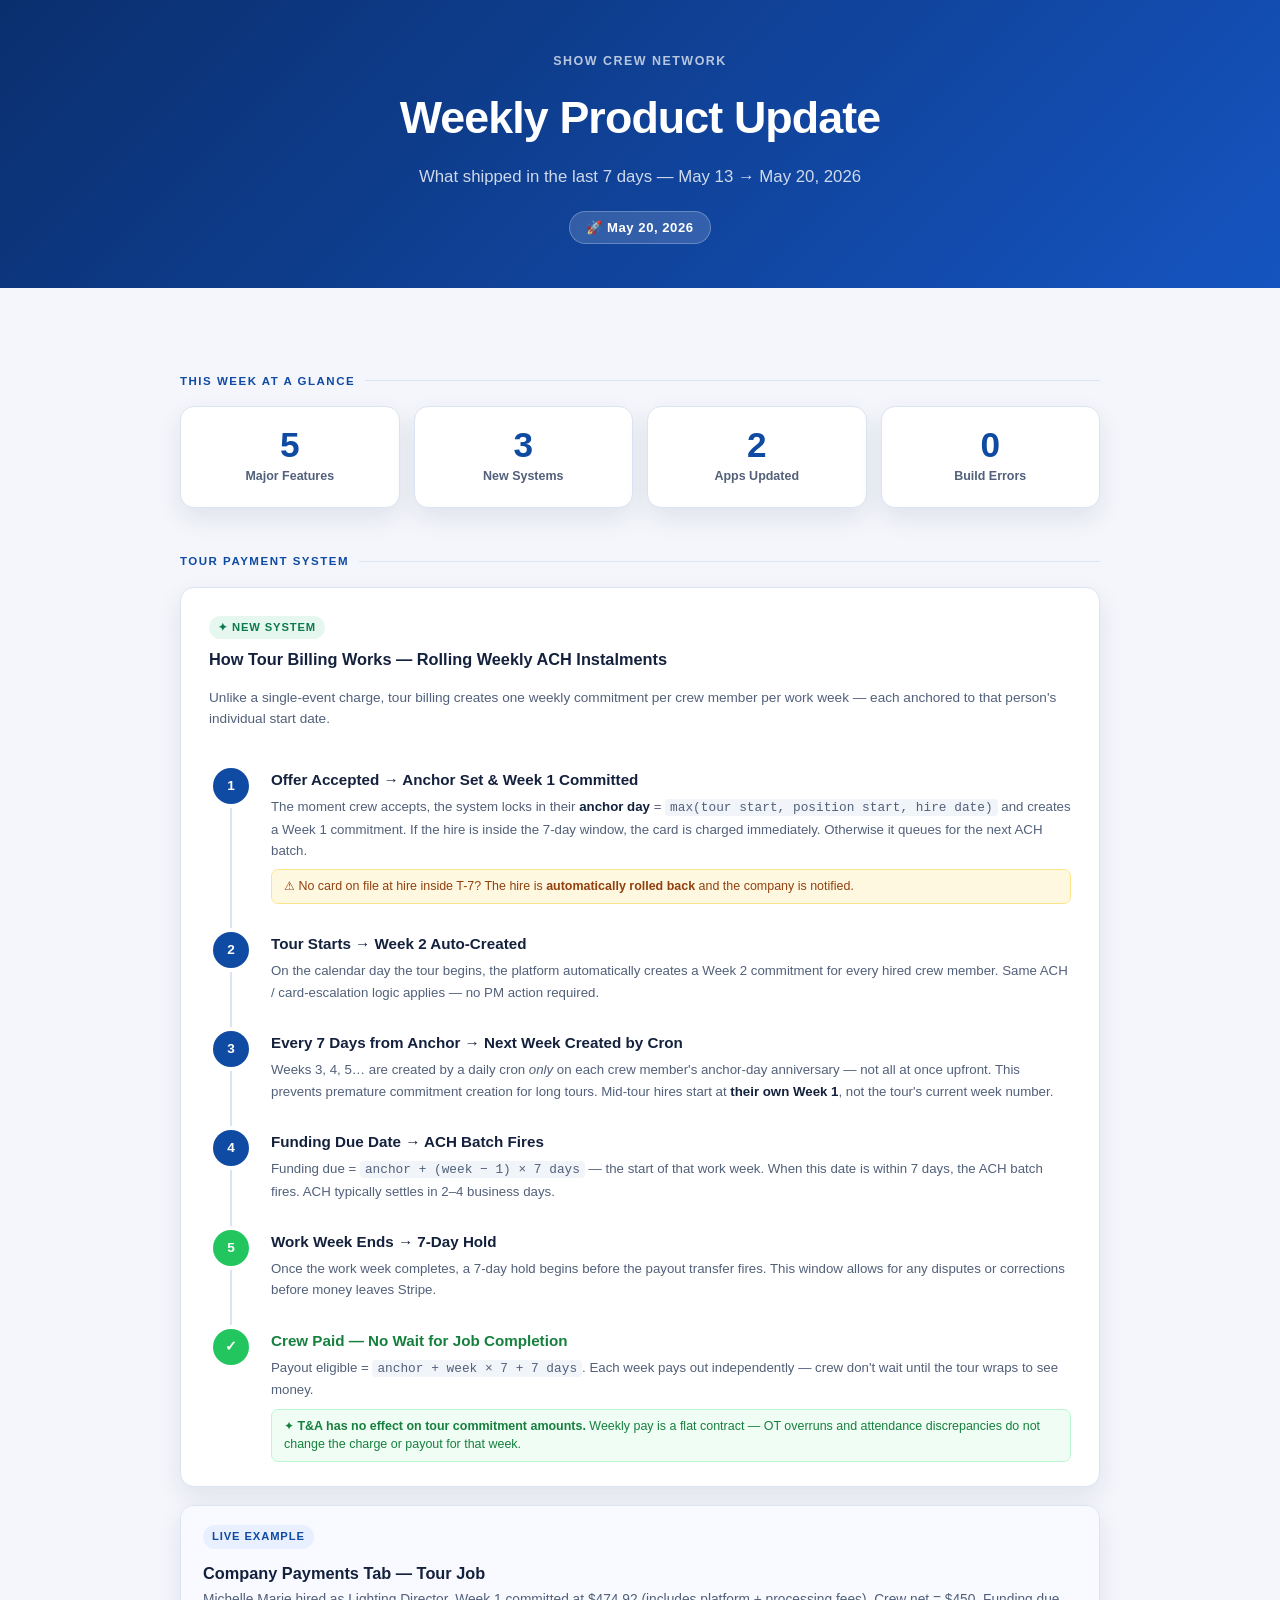
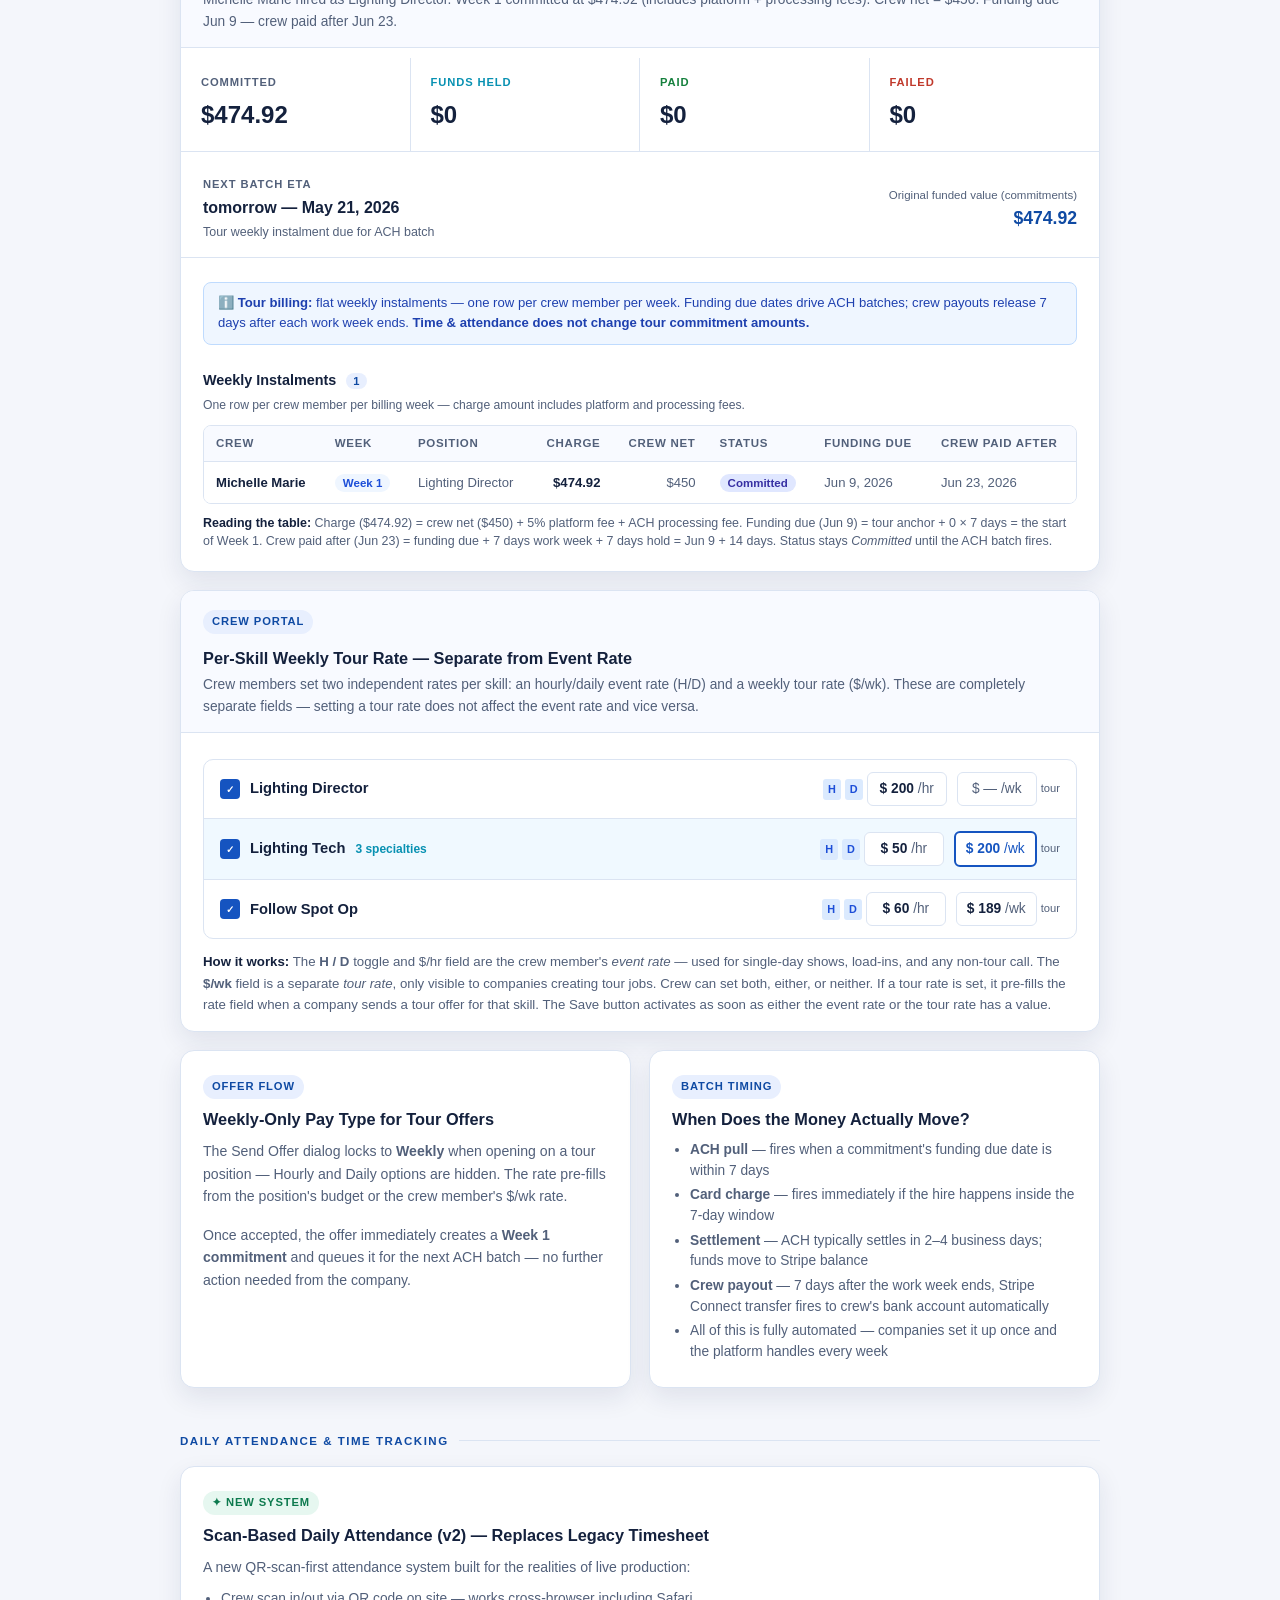
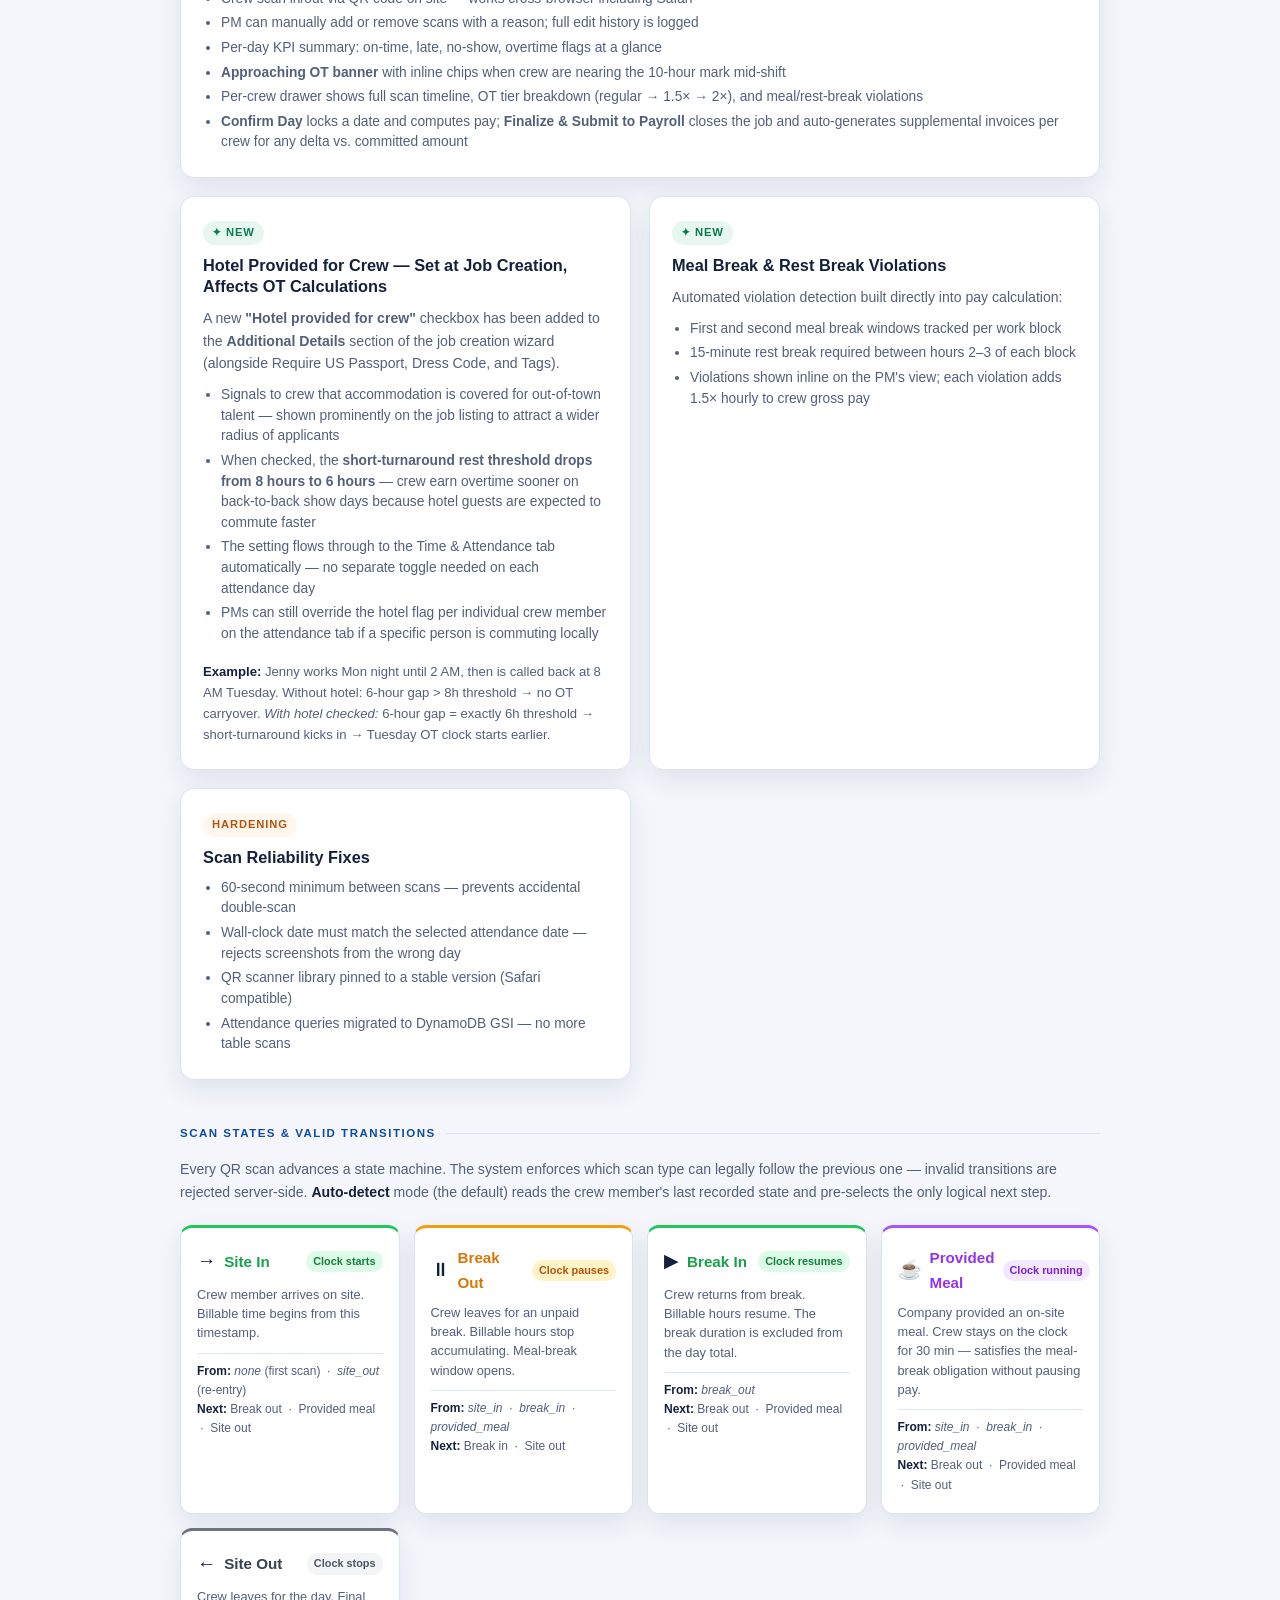
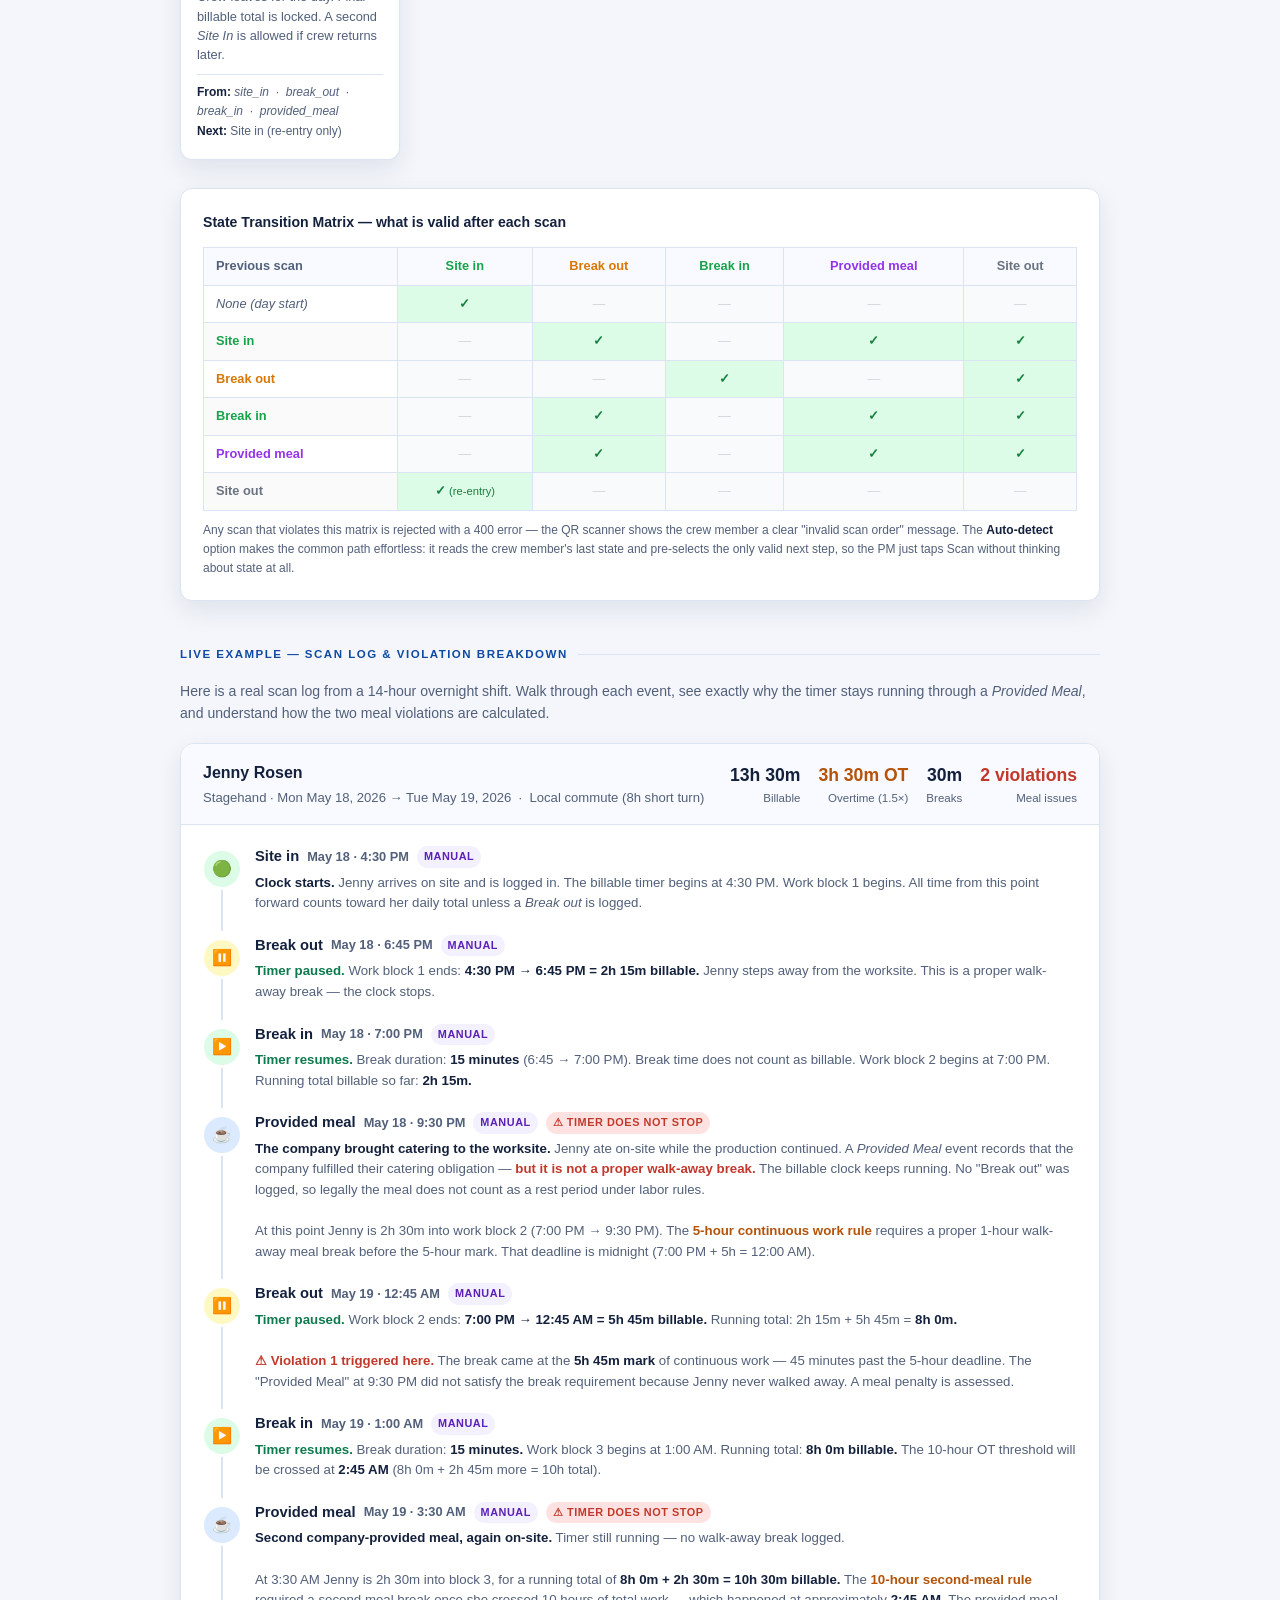
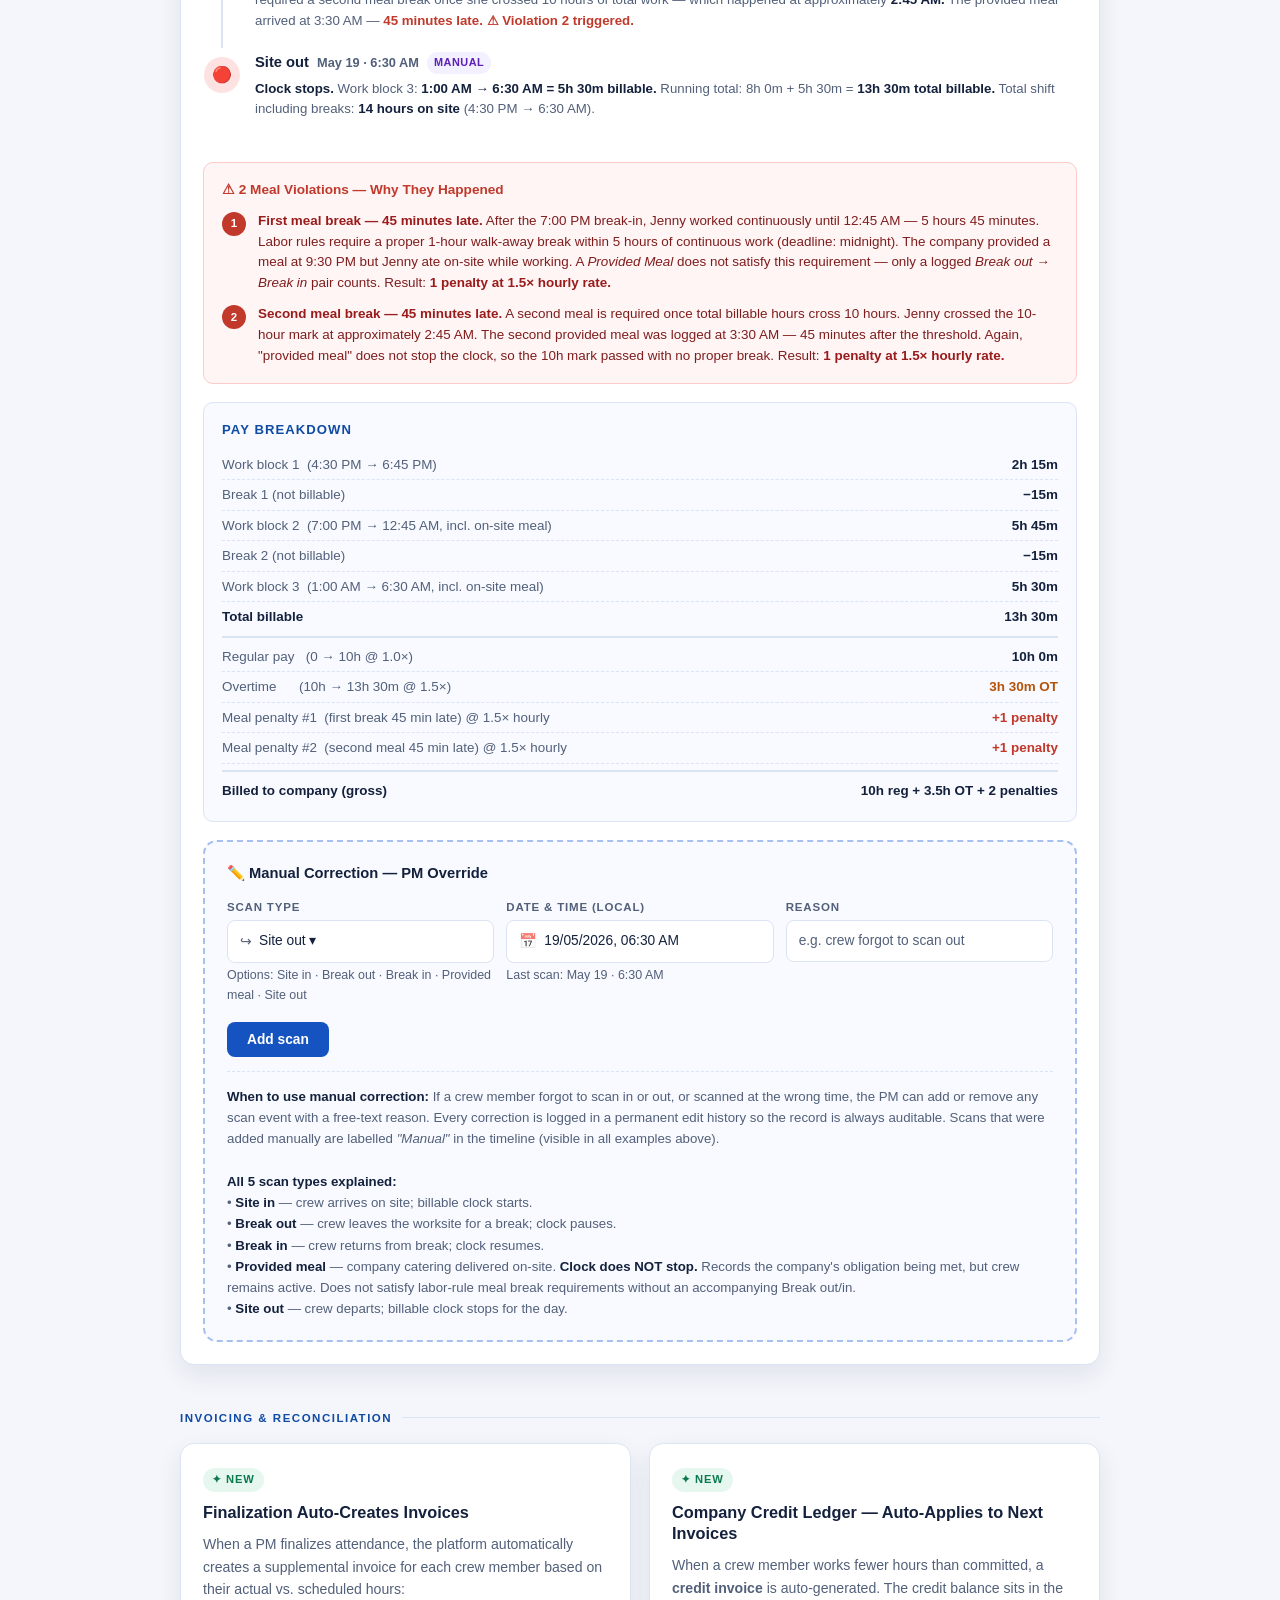
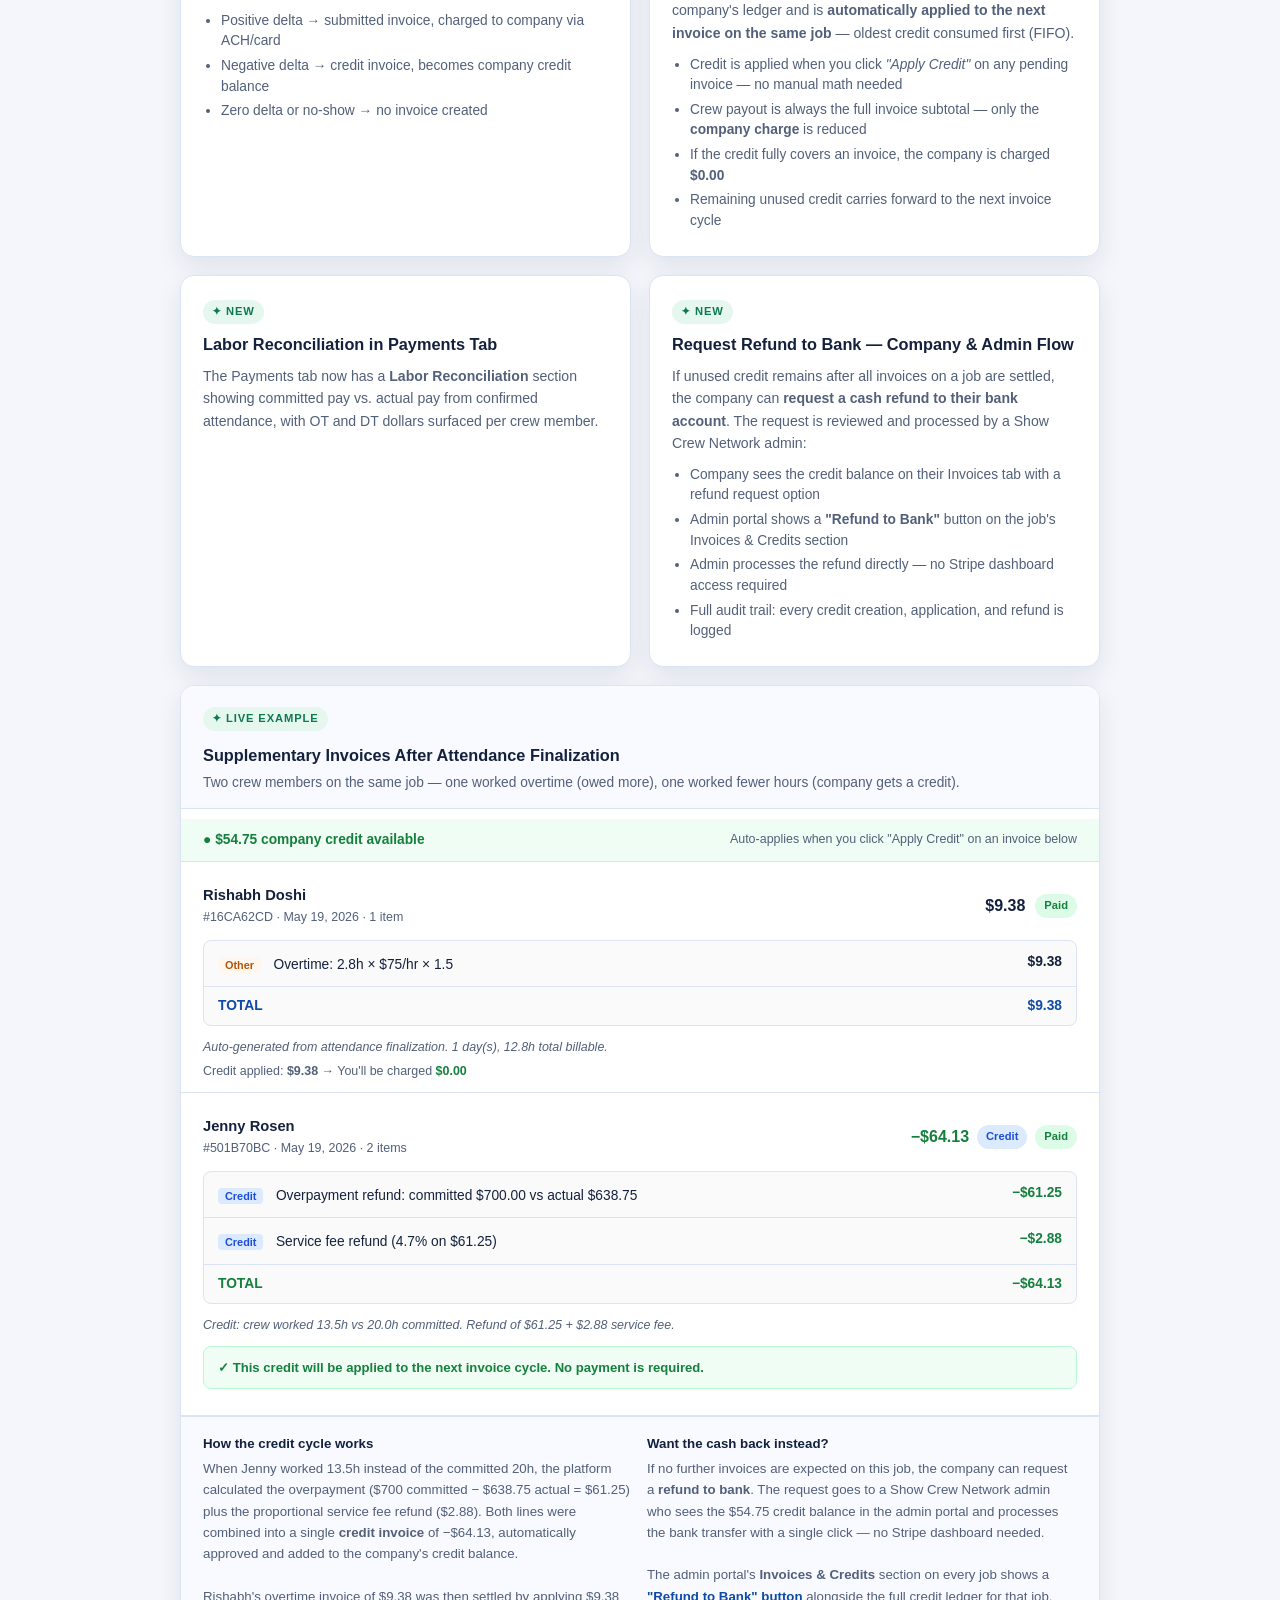
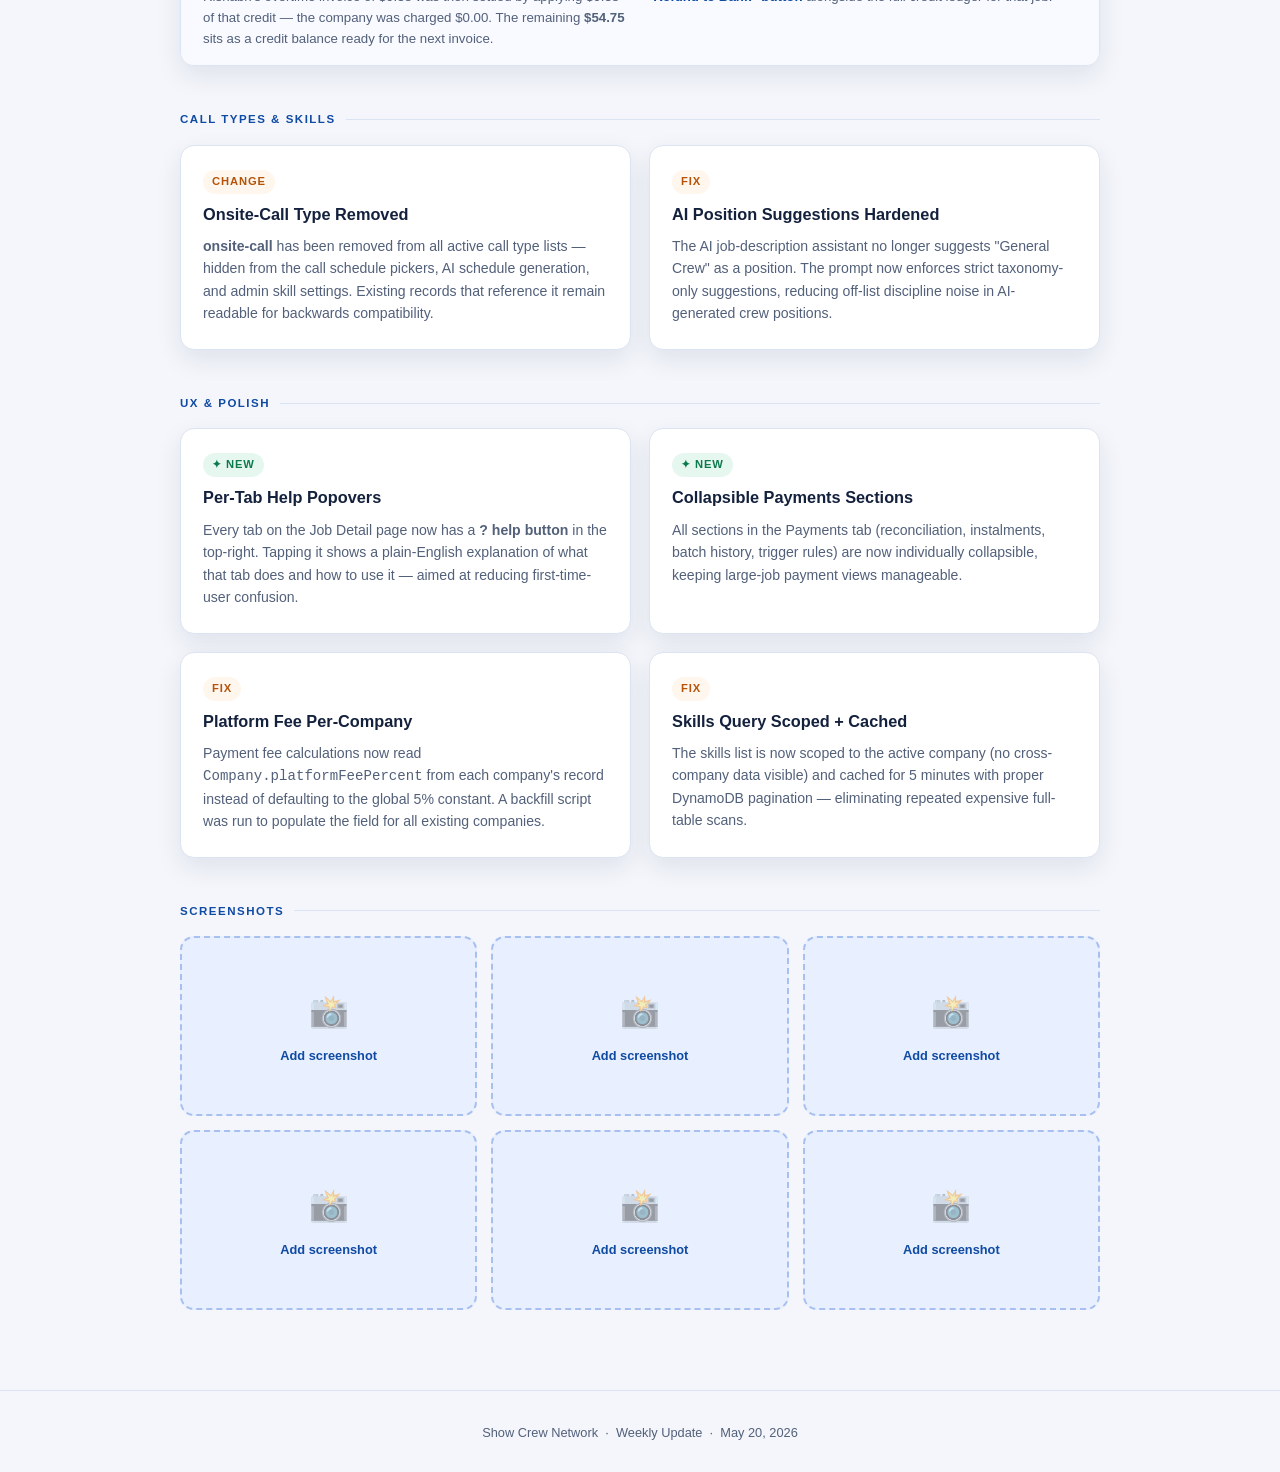
==== commit ed2ffda2: "demo: remove commits stat card; convert tour billing explainer to stepper" ====
--- a/index.html
+++ b/index.html
@@ -135,7 +135,6 @@
   <div class="stat-grid">
     <div class="stat-card"><div class="num">5</div><div class="label">Major Features</div></div>
     <div class="stat-card"><div class="num">3</div><div class="label">New Systems</div></div>
-    <div class="stat-card"><div class="num">48+</div><div class="label">Commits Shipped</div></div>
     <div class="stat-card"><div class="num">2</div><div class="label">Apps Updated</div></div>
     <div class="stat-card"><div class="num">0</div><div class="label">Build Errors</div></div>
   </div>
@@ -144,22 +143,89 @@
   <div class="section-label">Tour Payment System</div>
   <div class="feature-grid">
 
-    <!-- mechanism explainer -->
-    <div class="feature-card full">
+    <!-- mechanism explainer — stepper -->
+    <div class="feature-card full" style="padding:28px 28px 24px;">
       <span class="tag new">✦ New System</span>
-      <h3>How Tour Billing Works — Rolling Weekly ACH Instalments</h3>
-      <p>Tour jobs use a completely different billing model than events. Instead of one upfront charge, the platform creates a <strong>separate weekly commitment per crew member per work week</strong>, anchored to each person's individual start date on the tour.</p>
-      <ul>
-        <li><strong>Anchor day</strong> = max(tour start date, position start date, crew hire date). Each crew member's weekly billing clock starts from their anchor.</li>
-        <li><strong>Week 1 commitment</strong> — created the moment a crew member accepts an offer. ACH-pulled when within 7 days of the funding due date; charged to card immediately if the crew is hired inside that window.</li>
-        <li><strong>Week 2</strong> — auto-created on the day the tour starts. Same ACH / card-escalation rules apply.</li>
-        <li><strong>Week 3, 4, 5…</strong> — created automatically by a daily cron only on the crew member's anchor-day anniversary (every 7 days from tour start), preventing premature commitment creation.</li>
-        <li><strong>Funding due date</strong> = anchor + (week − 1) × 7 days — the start of that work week. ACH batch fires on or before this date.</li>
-        <li><strong>Crew payout eligible</strong> = anchor + week × 7 + 7 days — 7 days after the work week ends, paid out independently, no need to wait for job completion.</li>
-        <li>Mid-tour hires start their own weekly clock. A crew member who joins week 3 of a tour gets Week 1 committed at hire, not "Week 3" of the tour.</li>
-        <li>If no card is on file when a hire happens inside the T-7 window, the hire is automatically rolled back and the company is notified.</li>
-        <li><strong>T&amp;A has no effect on tour commitment amounts.</strong> Weekly pay is a flat contract — OT and attendance discrepancies do not change the weekly charge.</li>
-      </ul>
+      <h3 style="margin-bottom:6px;">How Tour Billing Works — Rolling Weekly ACH Instalments</h3>
+      <p style="font-size:0.85rem;color:var(--muted);margin-bottom:28px;line-height:1.6;">Unlike a single-event charge, tour billing creates one weekly commitment per crew member per work week — each anchored to that person's individual start date.</p>
+
+      <!-- stepper -->
+      <div style="display:flex;flex-direction:column;gap:0;">
+
+        <!-- Step 1 -->
+        <div style="display:flex;gap:0;align-items:stretch;">
+          <div style="display:flex;flex-direction:column;align-items:center;width:44px;flex-shrink:0;">
+            <div style="width:36px;height:36px;border-radius:50%;background:var(--brand);color:#fff;font-weight:800;font-size:0.85rem;display:flex;align-items:center;justify-content:center;flex-shrink:0;">1</div>
+            <div style="width:2px;flex:1;background:var(--line);margin:4px 0;min-height:28px;"></div>
+          </div>
+          <div style="padding:0 0 28px 18px;flex:1;">
+            <div style="font-weight:700;font-size:0.95rem;margin-bottom:4px;color:var(--text);">Offer Accepted → Anchor Set &amp; Week 1 Committed</div>
+            <p style="font-size:0.83rem;color:var(--muted);margin:0;line-height:1.6;">The moment crew accepts, the system locks in their <strong style="color:var(--text);">anchor day</strong> = <code style="background:#f1f5f9;padding:1px 5px;border-radius:4px;font-size:0.8rem;">max(tour start, position start, hire date)</code> and creates a Week 1 commitment. If the hire is inside the 7-day window, the card is charged immediately. Otherwise it queues for the next ACH batch.</p>
+            <div style="margin-top:8px;background:#fff8e1;border:1px solid #fde68a;border-radius:7px;padding:7px 12px;font-size:0.78rem;color:#92400e;line-height:1.5;">⚠ No card on file at hire inside T-7? The hire is <strong>automatically rolled back</strong> and the company is notified.</div>
+          </div>
+        </div>
+
+        <!-- Step 2 -->
+        <div style="display:flex;gap:0;align-items:stretch;">
+          <div style="display:flex;flex-direction:column;align-items:center;width:44px;flex-shrink:0;">
+            <div style="width:36px;height:36px;border-radius:50%;background:var(--brand);color:#fff;font-weight:800;font-size:0.85rem;display:flex;align-items:center;justify-content:center;flex-shrink:0;">2</div>
+            <div style="width:2px;flex:1;background:var(--line);margin:4px 0;min-height:28px;"></div>
+          </div>
+          <div style="padding:0 0 28px 18px;flex:1;">
+            <div style="font-weight:700;font-size:0.95rem;margin-bottom:4px;color:var(--text);">Tour Starts → Week 2 Auto-Created</div>
+            <p style="font-size:0.83rem;color:var(--muted);margin:0;line-height:1.6;">On the calendar day the tour begins, the platform automatically creates a Week 2 commitment for every hired crew member. Same ACH / card-escalation logic applies — no PM action required.</p>
+          </div>
+        </div>
+
+        <!-- Step 3 -->
+        <div style="display:flex;gap:0;align-items:stretch;">
+          <div style="display:flex;flex-direction:column;align-items:center;width:44px;flex-shrink:0;">
+            <div style="width:36px;height:36px;border-radius:50%;background:var(--brand);color:#fff;font-weight:800;font-size:0.85rem;display:flex;align-items:center;justify-content:center;flex-shrink:0;">3</div>
+            <div style="width:2px;flex:1;background:var(--line);margin:4px 0;min-height:28px;"></div>
+          </div>
+          <div style="padding:0 0 28px 18px;flex:1;">
+            <div style="font-weight:700;font-size:0.95rem;margin-bottom:4px;color:var(--text);">Every 7 Days from Anchor → Next Week Created by Cron</div>
+            <p style="font-size:0.83rem;color:var(--muted);margin:0;line-height:1.6;">Weeks 3, 4, 5… are created by a daily cron <em>only</em> on each crew member's anchor-day anniversary — not all at once upfront. This prevents premature commitment creation for long tours. Mid-tour hires start at <strong style="color:var(--text);">their own Week 1</strong>, not the tour's current week number.</p>
+          </div>
+        </div>
+
+        <!-- Step 4 -->
+        <div style="display:flex;gap:0;align-items:stretch;">
+          <div style="display:flex;flex-direction:column;align-items:center;width:44px;flex-shrink:0;">
+            <div style="width:36px;height:36px;border-radius:50%;background:var(--brand);color:#fff;font-weight:800;font-size:0.85rem;display:flex;align-items:center;justify-content:center;flex-shrink:0;">4</div>
+            <div style="width:2px;flex:1;background:var(--line);margin:4px 0;min-height:28px;"></div>
+          </div>
+          <div style="padding:0 0 28px 18px;flex:1;">
+            <div style="font-weight:700;font-size:0.95rem;margin-bottom:4px;color:var(--text);">Funding Due Date → ACH Batch Fires</div>
+            <p style="font-size:0.83rem;color:var(--muted);margin:0;line-height:1.6;">Funding due = <code style="background:#f1f5f9;padding:1px 5px;border-radius:4px;font-size:0.8rem;">anchor + (week − 1) × 7 days</code> — the start of that work week. When this date is within 7 days, the ACH batch fires. ACH typically settles in 2–4 business days.</p>
+          </div>
+        </div>
+
+        <!-- Step 5 -->
+        <div style="display:flex;gap:0;align-items:stretch;">
+          <div style="display:flex;flex-direction:column;align-items:center;width:44px;flex-shrink:0;">
+            <div style="width:36px;height:36px;border-radius:50%;background:#22c55e;color:#fff;font-weight:800;font-size:0.85rem;display:flex;align-items:center;justify-content:center;flex-shrink:0;">5</div>
+            <div style="width:2px;flex:1;background:var(--line);margin:4px 0;min-height:28px;"></div>
+          </div>
+          <div style="padding:0 0 28px 18px;flex:1;">
+            <div style="font-weight:700;font-size:0.95rem;margin-bottom:4px;color:var(--text);">Work Week Ends → 7-Day Hold</div>
+            <p style="font-size:0.83rem;color:var(--muted);margin:0;line-height:1.6;">Once the work week completes, a 7-day hold begins before the payout transfer fires. This window allows for any disputes or corrections before money leaves Stripe.</p>
+          </div>
+        </div>
+
+        <!-- Step 6 — terminal -->
+        <div style="display:flex;gap:0;align-items:stretch;">
+          <div style="display:flex;flex-direction:column;align-items:center;width:44px;flex-shrink:0;">
+            <div style="width:36px;height:36px;border-radius:50%;background:#22c55e;color:#fff;font-weight:800;font-size:0.85rem;display:flex;align-items:center;justify-content:center;flex-shrink:0;">✓</div>
+          </div>
+          <div style="padding:0 0 0 18px;flex:1;">
+            <div style="font-weight:700;font-size:0.95rem;margin-bottom:4px;color:#15803d;">Crew Paid — No Wait for Job Completion</div>
+            <p style="font-size:0.83rem;color:var(--muted);margin:0 0 8px;line-height:1.6;">Payout eligible = <code style="background:#f1f5f9;padding:1px 5px;border-radius:4px;font-size:0.8rem;">anchor + week × 7 + 7 days</code>. Each week pays out independently — crew don't wait until the tour wraps to see money.</p>
+            <div style="background:#f0fdf4;border:1px solid #bbf7d0;border-radius:7px;padding:7px 12px;font-size:0.78rem;color:#15803d;line-height:1.5;">✦ <strong>T&amp;A has no effect on tour commitment amounts.</strong> Weekly pay is a flat contract — OT overruns and attendance discrepancies do not change the charge or payout for that week.</div>
+          </div>
+        </div>
+
+      </div>
     </div>
 
     <!-- live payments tab example -->
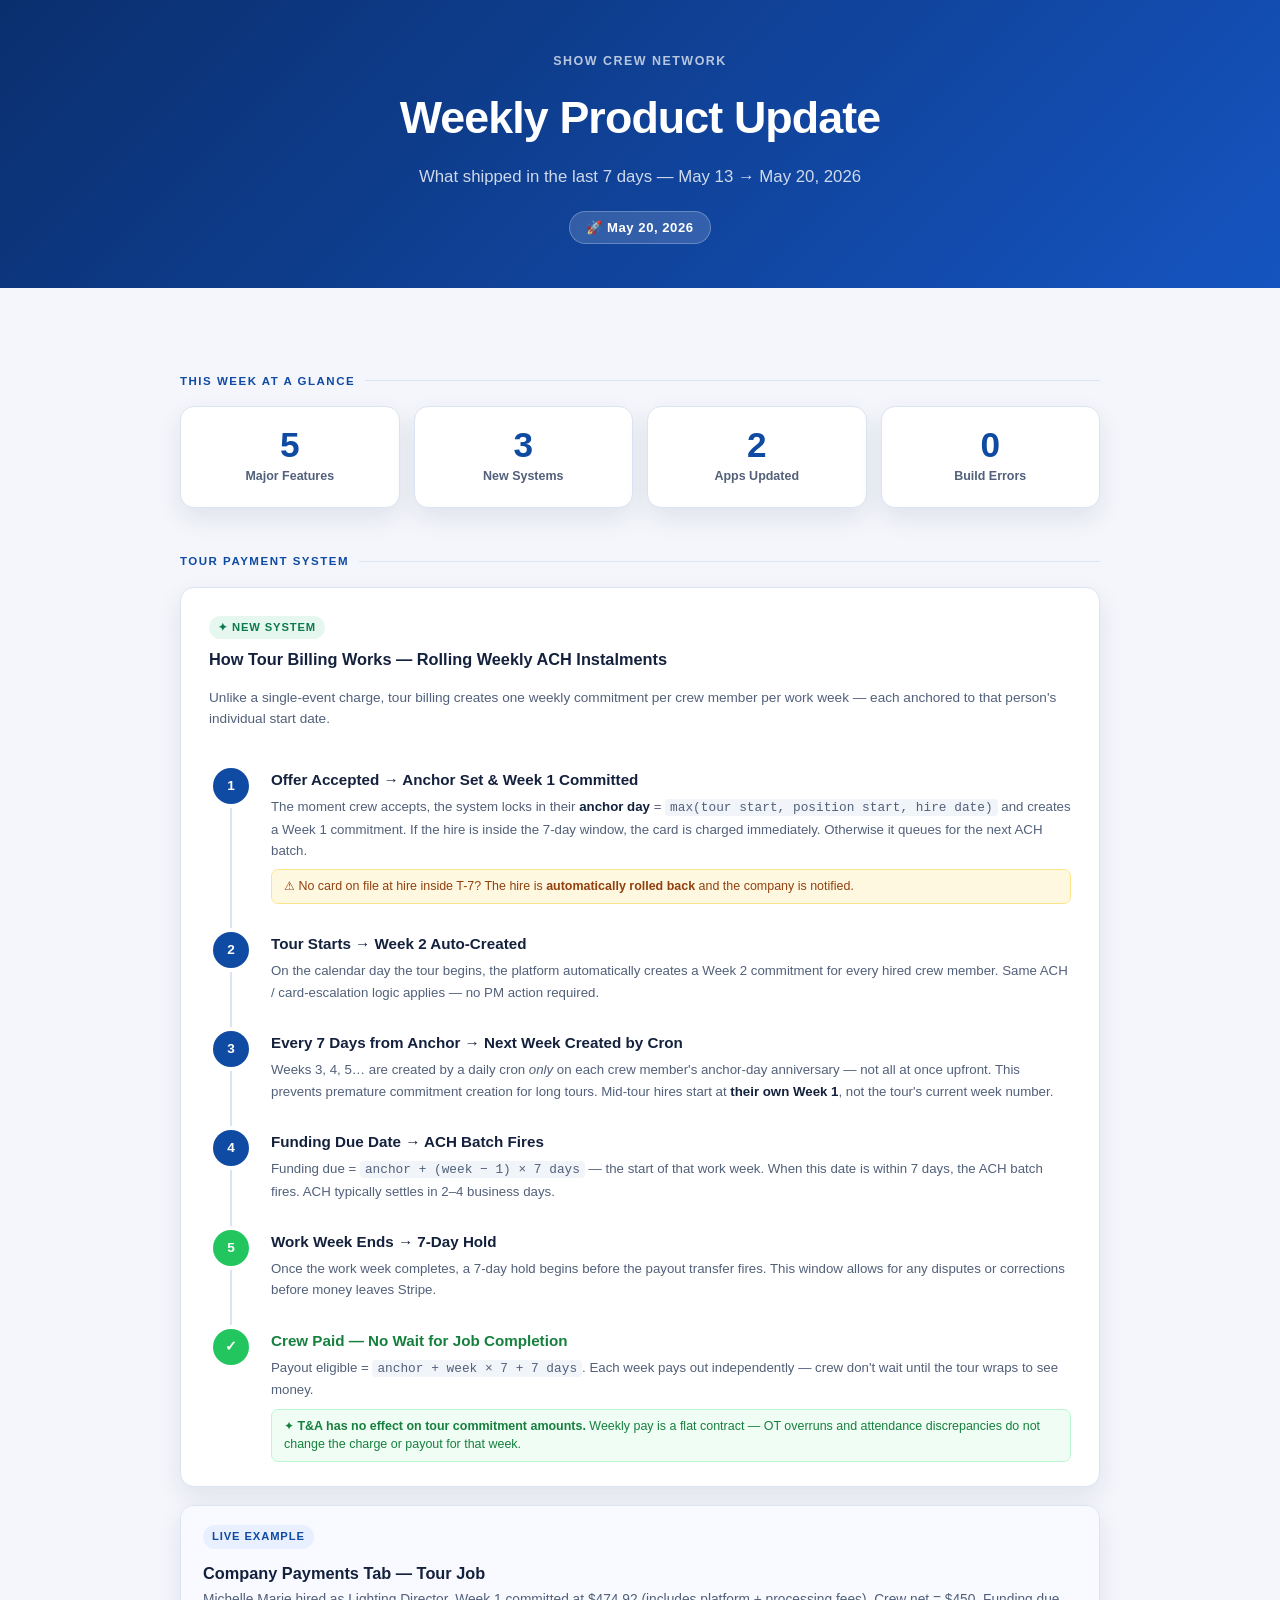
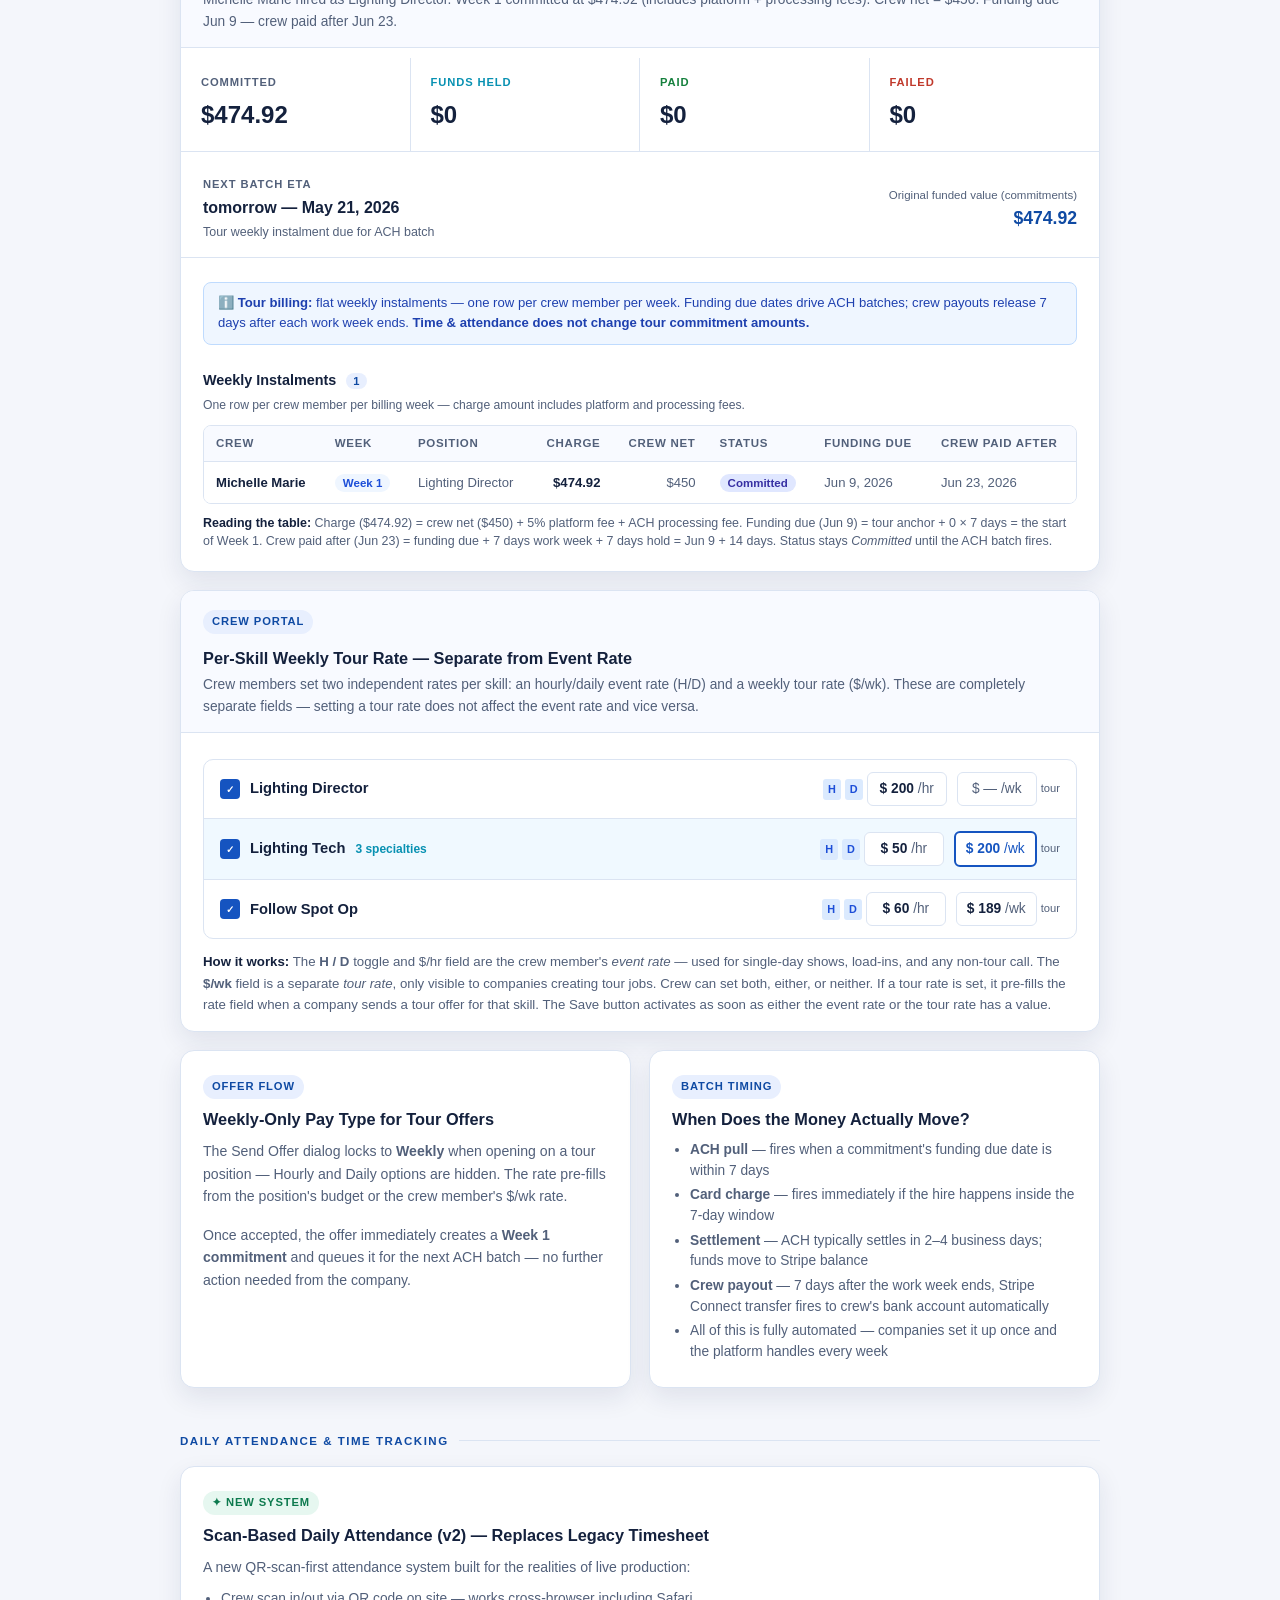
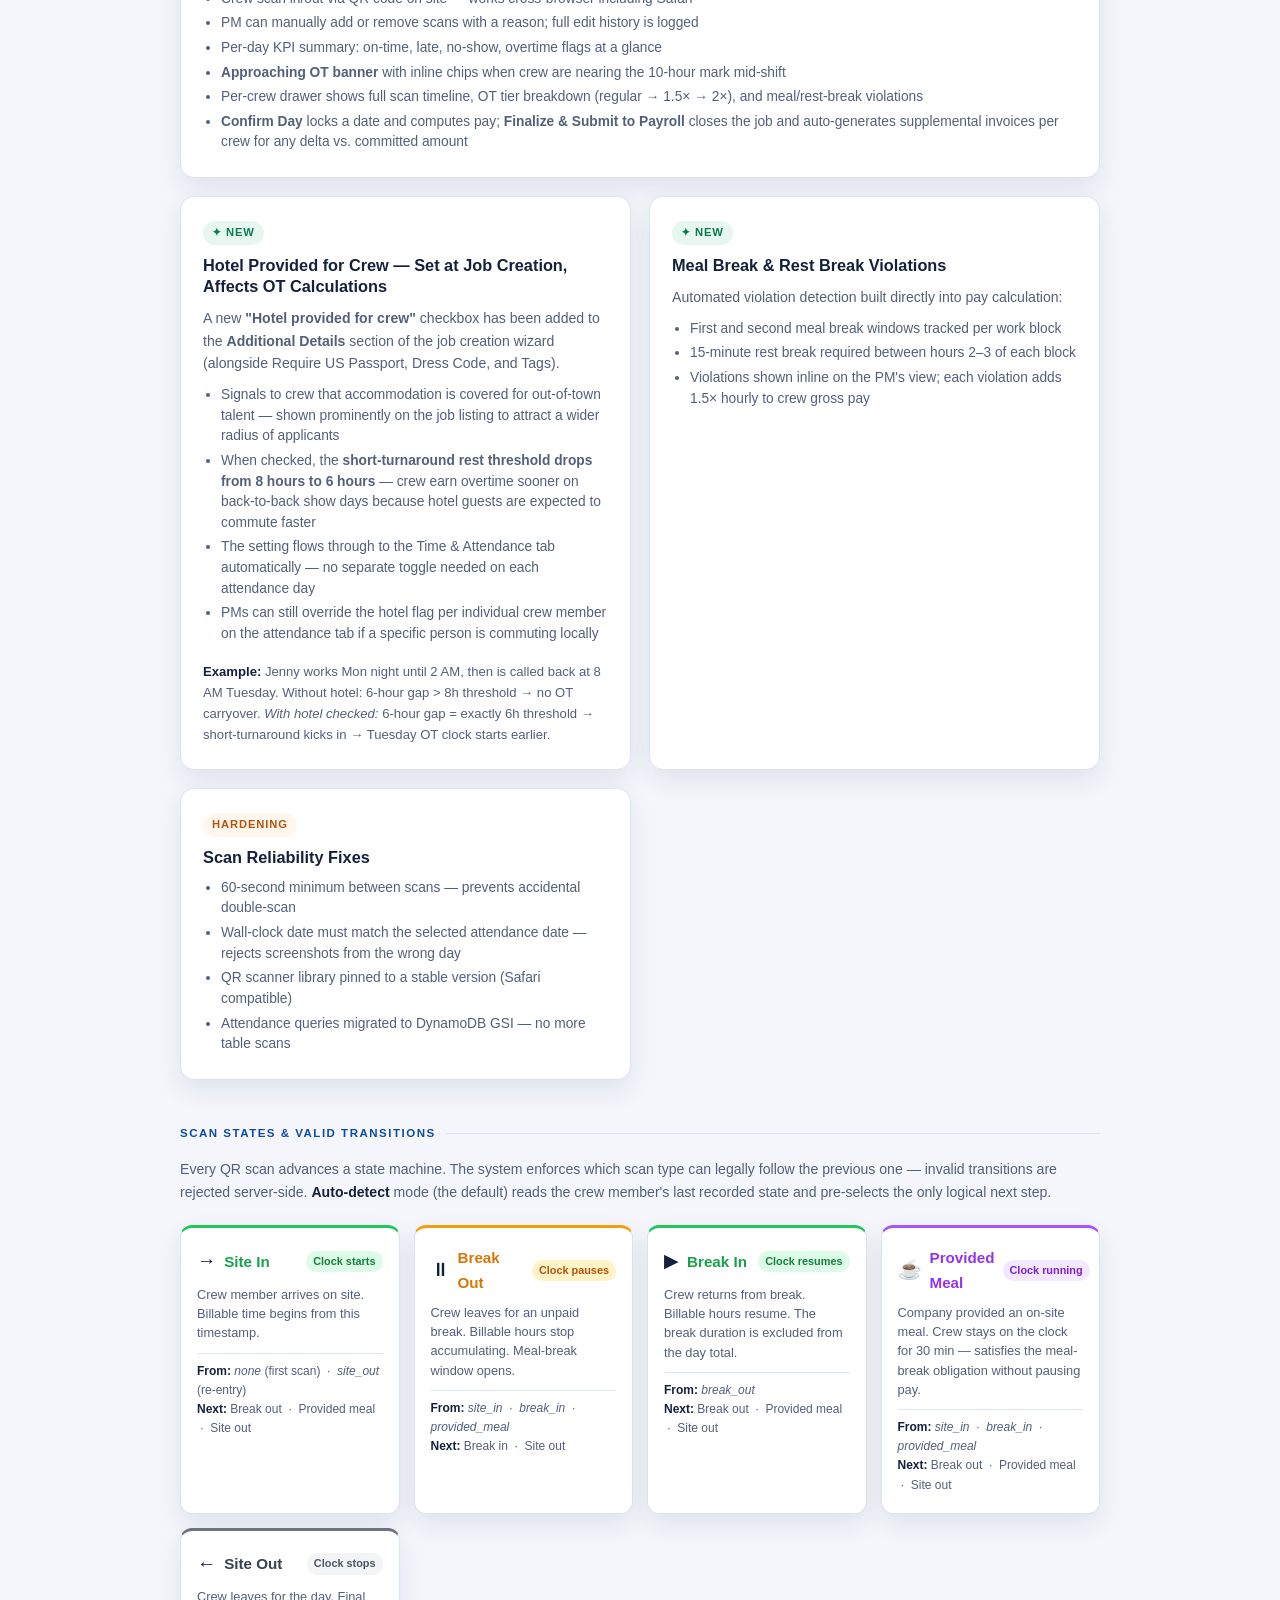
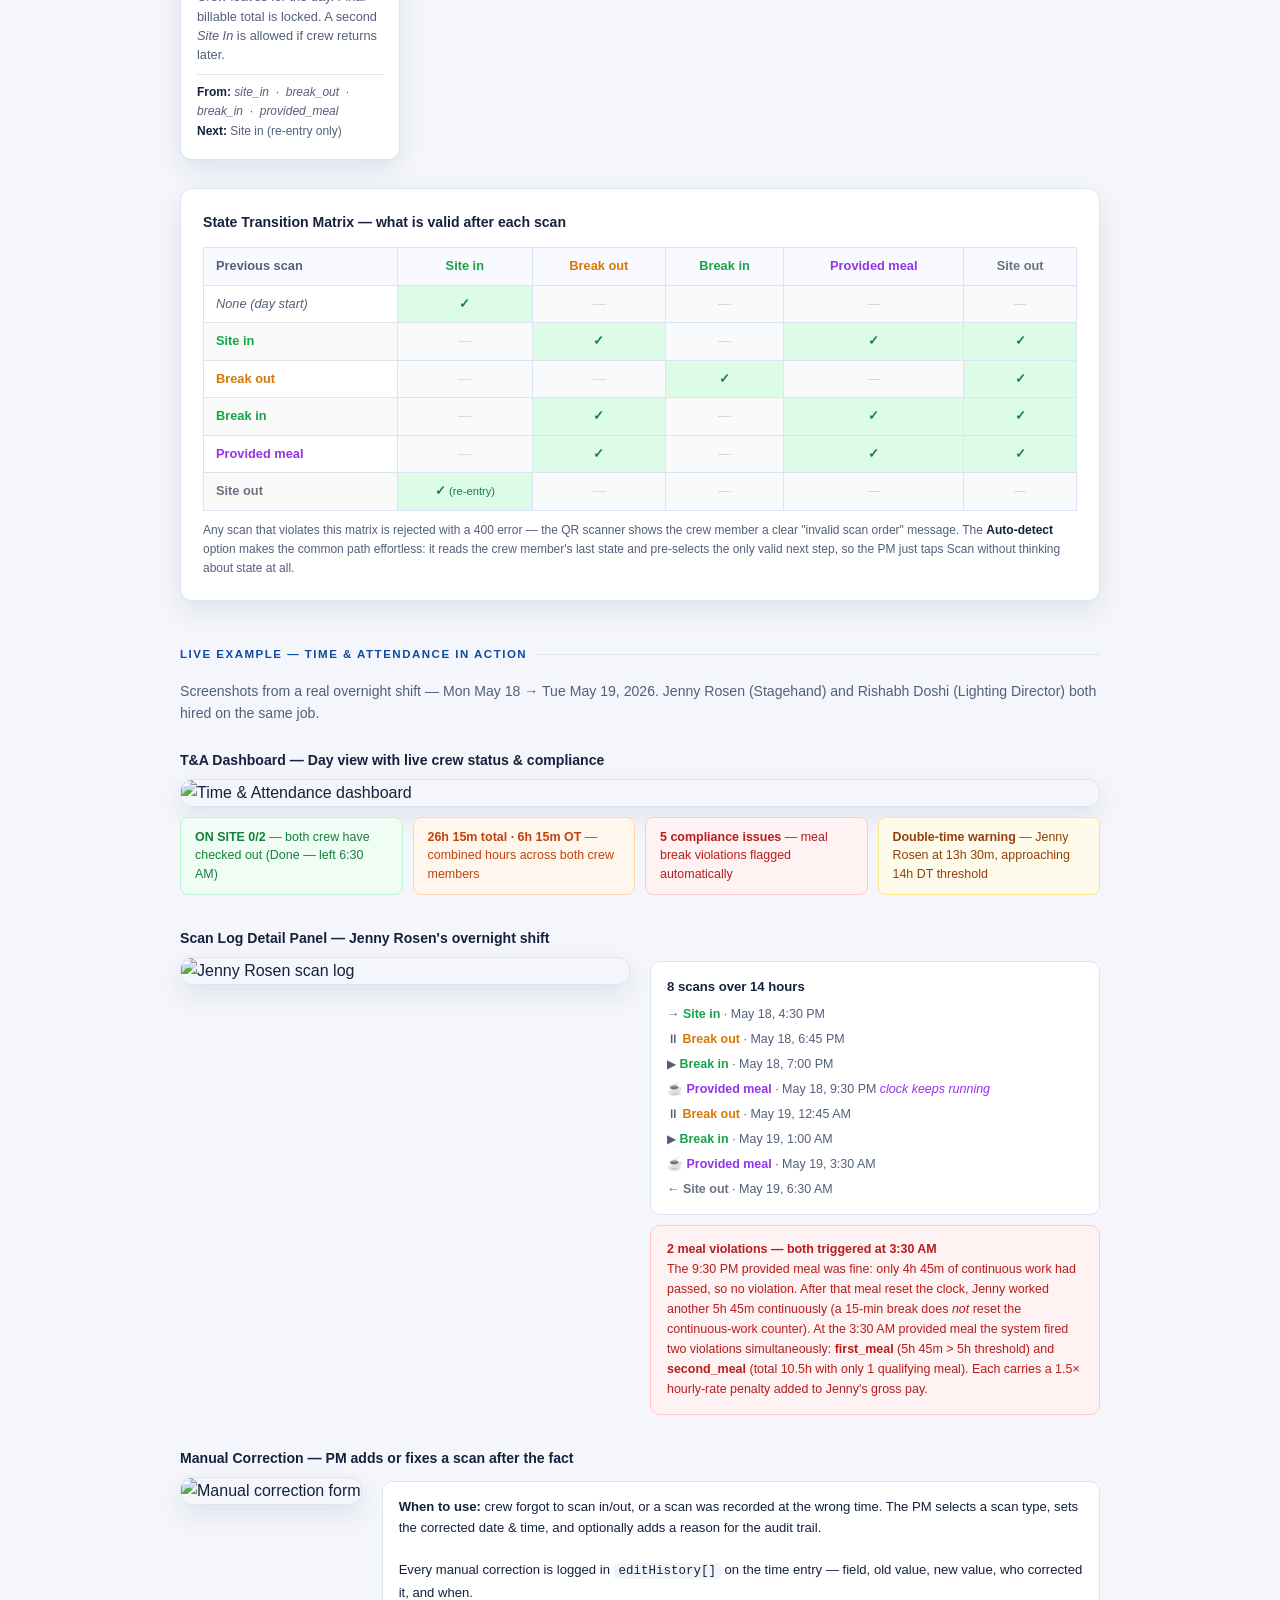
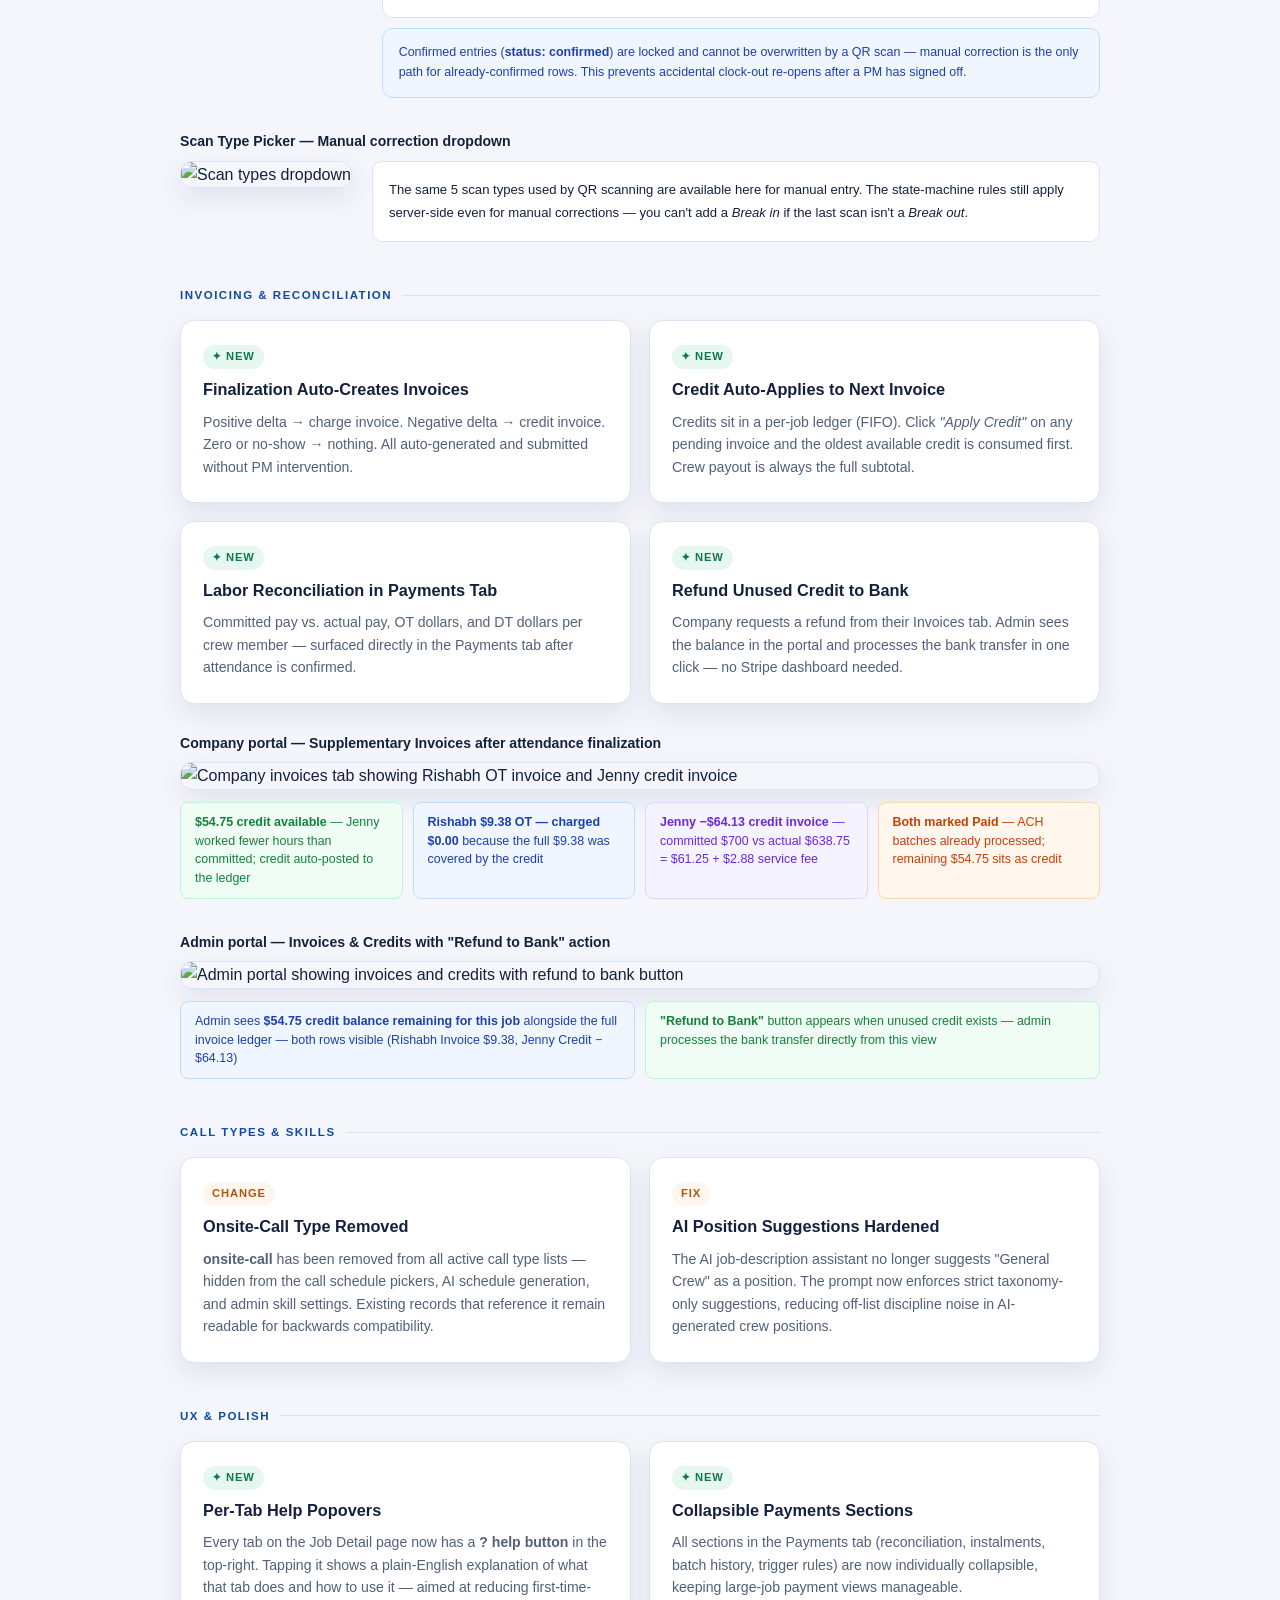
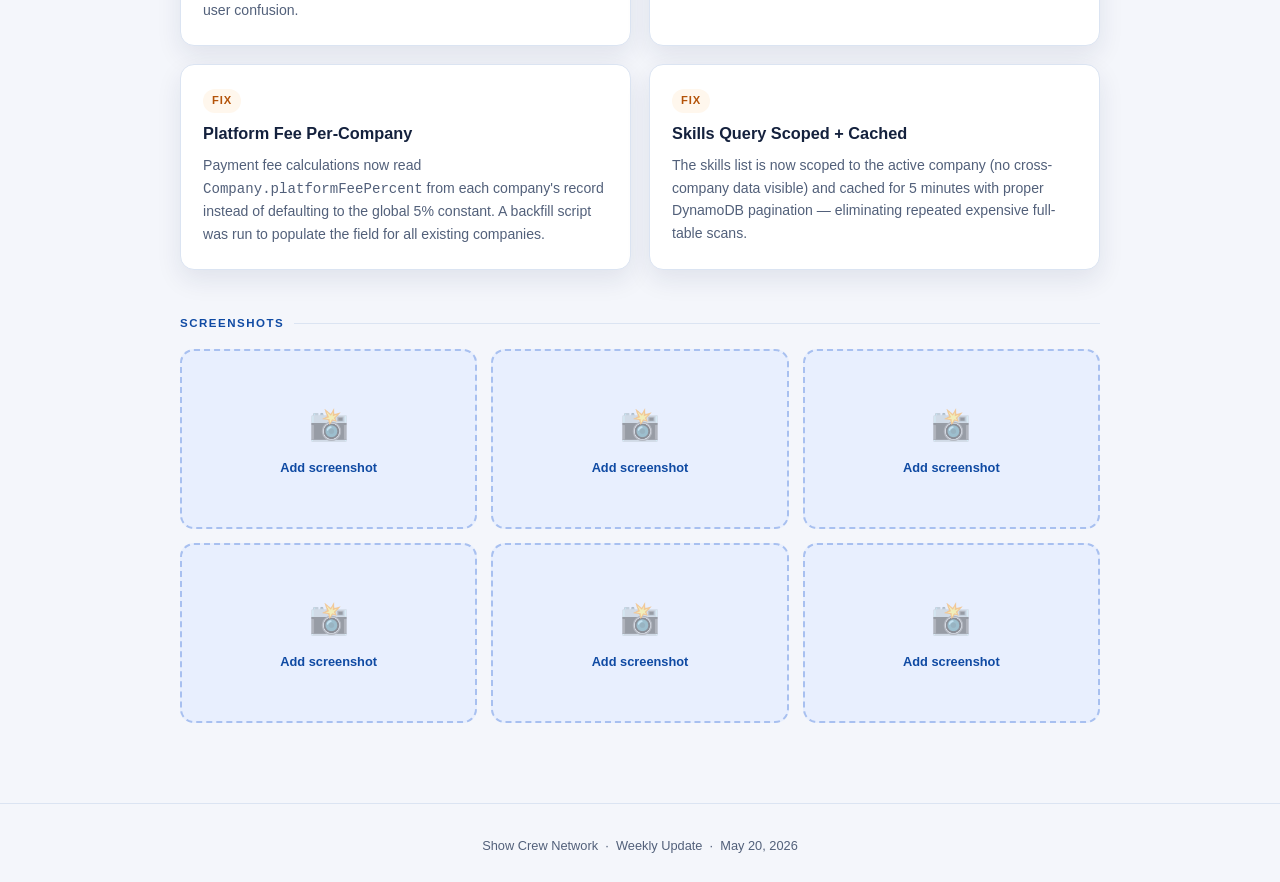
==== commit 240328e2: "demo: remove stale hand-crafted scan demo HTML, fix violation description accuracy" ====
--- a/index.html
+++ b/index.html
@@ -626,440 +626,138 @@
   </div>
 
   <!-- SCAN LOG WALKTHROUGH -->
-  <div class="section-label">Live Example — Scan Log &amp; Violation Breakdown</div>
-  <p style="font-size:0.88rem;color:var(--muted);margin-bottom:18px;line-height:1.6;">
-    Here is a real scan log from a 14-hour overnight shift. Walk through each event, see exactly why the timer stays running through a <em>Provided Meal</em>, and understand how the two meal violations are calculated.
+  <div class="section-label">Live Example — Time &amp; Attendance in Action</div>
+  <p style="font-size:0.88rem;color:var(--muted);margin-bottom:24px;line-height:1.6;">
+    Screenshots from a real overnight shift — Mon May 18 → Tue May 19, 2026. Jenny Rosen (Stagehand) and Rishabh Doshi (Lighting Director) both hired on the same job.
   </p>
 
-  <div class="scan-demo-wrap">
-    <!-- header -->
-    <div class="scan-demo-header">
-      <div>
-        <div class="crew-name">Jenny Rosen</div>
-        <div class="crew-role">Stagehand · Mon May 18, 2026 → Tue May 19, 2026 &nbsp;·&nbsp; Local commute (8h short turn)</div>
-      </div>
-      <div class="scan-kpis">
-        <div class="scan-kpi"><div class="kval">13h 30m</div><div class="klabel">Billable</div></div>
-        <div class="scan-kpi"><div class="kval ot">3h 30m OT</div><div class="klabel">Overtime (1.5×)</div></div>
-        <div class="scan-kpi"><div class="kval">30m</div><div class="klabel">Breaks</div></div>
-        <div class="scan-kpi"><div class="kval viol">2 violations</div><div class="klabel">Meal issues</div></div>
-      </div>
-    </div>
-
-    <!-- timeline -->
-    <div class="scan-timeline">
-
-      <!-- 1 Site in -->
-      <div class="scan-row">
-        <div class="scan-icon-col">
-          <div class="scan-dot site-in">🟢</div>
-          <div class="scan-connector"></div>
-        </div>
-        <div class="scan-content">
-          <div class="scan-title">
-            Site in
-            <span class="scan-time">May 18 · 4:30 PM</span>
-            <span class="scan-tag manual">Manual</span>
-          </div>
-          <div class="scan-explain">
-            <strong>Clock starts.</strong> Jenny arrives on site and is logged in.
-            The billable timer begins at 4:30 PM. Work block 1 begins.
-            All time from this point forward counts toward her daily total unless a
-            <em>Break out</em> is logged.
-          </div>
-        </div>
-      </div>
-
-      <!-- 2 Break out -->
-      <div class="scan-row">
-        <div class="scan-icon-col">
-          <div class="scan-dot break-out">⏸️</div>
-          <div class="scan-connector"></div>
-        </div>
-        <div class="scan-content">
-          <div class="scan-title">
-            Break out
-            <span class="scan-time">May 18 · 6:45 PM</span>
-            <span class="scan-tag manual">Manual</span>
-          </div>
-          <div class="scan-explain">
-            <strong class="running">Timer paused.</strong>
-            Work block 1 ends: <strong>4:30 PM → 6:45 PM = 2h 15m billable.</strong>
-            Jenny steps away from the worksite. This is a proper walk-away break —
-            the clock stops.
-          </div>
-        </div>
-      </div>
-
-      <!-- 3 Break in -->
-      <div class="scan-row">
-        <div class="scan-icon-col">
-          <div class="scan-dot break-in">▶️</div>
-          <div class="scan-connector"></div>
-        </div>
-        <div class="scan-content">
-          <div class="scan-title">
-            Break in
-            <span class="scan-time">May 18 · 7:00 PM</span>
-            <span class="scan-tag manual">Manual</span>
-          </div>
-          <div class="scan-explain">
-            <strong class="running">Timer resumes.</strong>
-            Break duration: <strong>15 minutes</strong> (6:45 → 7:00 PM). Break time does not count as billable.
-            Work block 2 begins at 7:00 PM. Running total billable so far: <strong>2h 15m.</strong>
-          </div>
-        </div>
-      </div>
-
-      <!-- 4 Provided meal #1 -->
-      <div class="scan-row">
-        <div class="scan-icon-col">
-          <div class="scan-dot meal">☕</div>
-          <div class="scan-connector"></div>
-        </div>
-        <div class="scan-content">
-          <div class="scan-title">
-            Provided meal
-            <span class="scan-time">May 18 · 9:30 PM</span>
-            <span class="scan-tag manual">Manual</span>
-            <span class="scan-tag no-stop">⚠ Timer does NOT stop</span>
-          </div>
-          <div class="scan-explain">
-            <strong>The company brought catering to the worksite.</strong>
-            Jenny ate on-site while the production continued. A <em>Provided Meal</em> event records that the company fulfilled their catering obligation —
-            <strong class="danger">but it is not a proper walk-away break.</strong>
-            The billable clock keeps running. No "Break out" was logged, so legally
-            the meal does not count as a rest period under labor rules.
-            <br><br>
-            At this point Jenny is 2h 30m into work block 2 (7:00 PM → 9:30 PM).
-            The <strong class="warn">5-hour continuous work rule</strong> requires a proper 1-hour walk-away
-            meal break before the 5-hour mark. That deadline is midnight (7:00 PM + 5h = 12:00 AM).
-          </div>
-        </div>
-      </div>
-
-      <!-- 5 Break out -->
-      <div class="scan-row">
-        <div class="scan-icon-col">
-          <div class="scan-dot break-out">⏸️</div>
-          <div class="scan-connector"></div>
-        </div>
-        <div class="scan-content">
-          <div class="scan-title">
-            Break out
-            <span class="scan-time">May 19 · 12:45 AM</span>
-            <span class="scan-tag manual">Manual</span>
-          </div>
-          <div class="scan-explain">
-            <strong class="running">Timer paused.</strong>
-            Work block 2 ends: <strong>7:00 PM → 12:45 AM = 5h 45m billable.</strong>
-            Running total: 2h 15m + 5h 45m = <strong>8h 0m.</strong>
-            <br><br>
-            <strong class="danger">⚠ Violation 1 triggered here.</strong>
-            The break came at the <strong>5h 45m mark</strong> of continuous work — 45 minutes past
-            the 5-hour deadline. The "Provided Meal" at 9:30 PM did not satisfy the break requirement
-            because Jenny never walked away. A meal penalty is assessed.
-          </div>
-        </div>
-      </div>
-
-      <!-- 6 Break in -->
-      <div class="scan-row">
-        <div class="scan-icon-col">
-          <div class="scan-dot break-in">▶️</div>
-          <div class="scan-connector"></div>
-        </div>
-        <div class="scan-content">
-          <div class="scan-title">
-            Break in
-            <span class="scan-time">May 19 · 1:00 AM</span>
-            <span class="scan-tag manual">Manual</span>
-          </div>
-          <div class="scan-explain">
-            <strong class="running">Timer resumes.</strong>
-            Break duration: <strong>15 minutes.</strong>
-            Work block 3 begins at 1:00 AM. Running total: <strong>8h 0m billable.</strong>
-            The 10-hour OT threshold will be crossed at <strong>2:45 AM</strong>
-            (8h 0m + 2h 45m more = 10h total).
-          </div>
-        </div>
-      </div>
-
-      <!-- 7 Provided meal #2 -->
-      <div class="scan-row">
-        <div class="scan-icon-col">
-          <div class="scan-dot meal">☕</div>
-          <div class="scan-connector"></div>
-        </div>
-        <div class="scan-content">
-          <div class="scan-title">
-            Provided meal
-            <span class="scan-time">May 19 · 3:30 AM</span>
-            <span class="scan-tag manual">Manual</span>
-            <span class="scan-tag no-stop">⚠ Timer does NOT stop</span>
-          </div>
-          <div class="scan-explain">
-            <strong>Second company-provided meal, again on-site.</strong>
-            Timer still running — no walk-away break logged.
-            <br><br>
-            At 3:30 AM Jenny is 2h 30m into block 3, for a running total of
-            <strong>8h 0m + 2h 30m = 10h 30m billable.</strong>
-            The <strong class="warn">10-hour second-meal rule</strong> required a second meal break once she crossed
-            10 hours of total work — which happened at approximately <strong>2:45 AM.</strong>
-            The provided meal arrived at 3:30 AM — <strong class="danger">45 minutes late.</strong>
-            <strong class="danger">⚠ Violation 2 triggered.</strong>
-          </div>
-        </div>
-      </div>
-
-      <!-- 8 Site out -->
-      <div class="scan-row">
-        <div class="scan-icon-col">
-          <div class="scan-dot site-out">🔴</div>
-        </div>
-        <div class="scan-content">
-          <div class="scan-title">
-            Site out
-            <span class="scan-time">May 19 · 6:30 AM</span>
-            <span class="scan-tag manual">Manual</span>
-          </div>
-          <div class="scan-explain">
-            <strong>Clock stops.</strong>
-            Work block 3: <strong>1:00 AM → 6:30 AM = 5h 30m billable.</strong>
-            Running total: 8h 0m + 5h 30m = <strong>13h 30m total billable.</strong>
-            Total shift including breaks: <strong>14 hours on site</strong> (4:30 PM → 6:30 AM).
-          </div>
-        </div>
-      </div>
-
-    </div><!-- /timeline -->
-
-    <!-- violation summary -->
-    <div class="violation-box">
-      <h4>⚠ 2 Meal Violations — Why They Happened</h4>
-
-      <div class="viol-row">
-        <div class="viol-num">1</div>
-        <div class="viol-text">
-          <strong>First meal break — 45 minutes late.</strong>
-          After the 7:00 PM break-in, Jenny worked continuously until 12:45 AM —
-          5 hours 45 minutes. Labor rules require a proper 1-hour walk-away break
-          within 5 hours of continuous work (deadline: midnight).
-          The company provided a meal at 9:30 PM but Jenny ate on-site while working.
-          A <em>Provided Meal</em> does not satisfy this requirement — only a logged
-          <em>Break out → Break in</em> pair counts. Result: <strong>1 penalty at 1.5× hourly rate.</strong>
-        </div>
-      </div>
-
-      <div class="viol-row">
-        <div class="viol-num">2</div>
-        <div class="viol-text">
-          <strong>Second meal break — 45 minutes late.</strong>
-          A second meal is required once total billable hours cross 10 hours.
-          Jenny crossed the 10-hour mark at approximately 2:45 AM.
-          The second provided meal was logged at 3:30 AM — 45 minutes after the threshold.
-          Again, "provided meal" does not stop the clock, so the 10h mark passed with
-          no proper break. Result: <strong>1 penalty at 1.5× hourly rate.</strong>
-        </div>
-      </div>
-    </div>
-
-    <!-- calculation -->
-    <div class="calc-box">
-      <h4>Pay Breakdown</h4>
-      <div class="calc-row"><span class="cr-label">Work block 1 &nbsp;(4:30 PM → 6:45 PM)</span><span class="cr-val">2h 15m</span></div>
-      <div class="calc-row"><span class="cr-label">Break 1 (not billable)</span><span class="cr-val">−15m</span></div>
-      <div class="calc-row"><span class="cr-label">Work block 2 &nbsp;(7:00 PM → 12:45 AM, incl. on-site meal)</span><span class="cr-val">5h 45m</span></div>
-      <div class="calc-row"><span class="cr-label">Break 2 (not billable)</span><span class="cr-val">−15m</span></div>
-      <div class="calc-row"><span class="cr-label">Work block 3 &nbsp;(1:00 AM → 6:30 AM, incl. on-site meal)</span><span class="cr-val">5h 30m</span></div>
-      <div class="calc-row" style="font-weight:700;color:var(--text);border-bottom:2px solid var(--line);padding-bottom:8px;margin-bottom:4px;"><span class="cr-label">Total billable</span><span class="cr-val">13h 30m</span></div>
-      <div class="calc-row"><span class="cr-label">Regular pay &nbsp;&nbsp;(0 → 10h @ 1.0×)</span><span class="cr-val">10h 0m</span></div>
-      <div class="calc-row ot-row"><span class="cr-label">Overtime &nbsp;&nbsp;&nbsp;&nbsp;&nbsp;(10h → 13h 30m @ 1.5×)</span><span class="cr-val">3h 30m OT</span></div>
-      <div class="calc-row penalty-row"><span class="cr-label">Meal penalty #1 &nbsp;(first break 45 min late) @ 1.5× hourly</span><span class="cr-val">+1 penalty</span></div>
-      <div class="calc-row penalty-row"><span class="cr-label">Meal penalty #2 &nbsp;(second meal 45 min late) @ 1.5× hourly</span><span class="cr-val">+1 penalty</span></div>
-      <div class="calc-row total-row"><span class="cr-label">Billed to company (gross)</span><span class="cr-val">10h reg + 3.5h OT + 2 penalties</span></div>
-    </div>
-
-    <!-- manual correction -->
-    <div class="correction-demo">
-      <h4>✏️ Manual Correction — PM Override</h4>
-      <div class="form-row">
-        <div class="form-field">
-          <label>Scan type</label>
-          <div class="field-val"><span class="fi">↪</span> Site out ▾</div>
-          <div class="form-hint">Options: Site in · Break out · Break in · Provided meal · Site out</div>
-        </div>
-        <div class="form-field">
-          <label>Date &amp; time (local)</label>
-          <div class="field-val"><span class="fi">📅</span> 19/05/2026, 06:30 AM</div>
-          <div class="form-hint">Last scan: May 19 · 6:30 AM</div>
-        </div>
-        <div class="form-field">
-          <label>Reason</label>
-          <div class="field-val" style="color:var(--muted);">e.g. crew forgot to scan out</div>
-        </div>
-      </div>
-      <button class="add-btn">Add scan</button>
-      <div class="correction-explain">
-        <strong>When to use manual correction:</strong> If a crew member forgot to scan in or out, or scanned at the wrong time, the PM can add or remove any scan event with a free-text reason. Every correction is logged in a permanent edit history so the record is always auditable. Scans that were added manually are labelled <em>"Manual"</em> in the timeline (visible in all examples above).
-        <br><br>
-        <strong>All 5 scan types explained:</strong>
-        <br>• <strong>Site in</strong> — crew arrives on site; billable clock starts.
-        <br>• <strong>Break out</strong> — crew leaves the worksite for a break; clock pauses.
-        <br>• <strong>Break in</strong> — crew returns from break; clock resumes.
-        <br>• <strong>Provided meal</strong> — company catering delivered on-site. <strong>Clock does NOT stop.</strong> Records the company's obligation being met, but crew remains active. Does not satisfy labor-rule meal break requirements without an accompanying Break out/in.
-        <br>• <strong>Site out</strong> — crew departs; billable clock stops for the day.
-      </div>
-    </div>
-
-  </div><!-- /scan-demo-wrap -->
+  <!-- Screenshot 1: main T&A dashboard -->
+  <div style="margin-bottom:32px;">
+    <div style="font-weight:700;font-size:0.88rem;margin-bottom:8px;color:var(--text);">T&amp;A Dashboard — Day view with live crew status &amp; compliance</div>
+    <div style="border:1px solid var(--line);border-radius:12px;overflow:hidden;box-shadow:var(--shadow);">
+      <img src="photos/TimeInvoicesNewPage.png" alt="Time & Attendance dashboard" style="width:100%;display:block;">
+    </div>
+    <div style="margin-top:10px;display:grid;grid-template-columns:repeat(auto-fill,minmax(200px,1fr));gap:10px;">
+      <div style="background:#f0fdf4;border:1px solid #bbf7d0;border-radius:8px;padding:10px 14px;font-size:0.78rem;color:#15803d;line-height:1.5;"><strong>ON SITE 0/2</strong> — both crew have checked out (Done — left 6:30 AM)</div>
+      <div style="background:#fff7ed;border:1px solid #fed7aa;border-radius:8px;padding:10px 14px;font-size:0.78rem;color:#c2410c;line-height:1.5;"><strong>26h 15m total · 6h 15m OT</strong> — combined hours across both crew members</div>
+      <div style="background:#fef2f2;border:1px solid #fecaca;border-radius:8px;padding:10px 14px;font-size:0.78rem;color:#b91c1c;line-height:1.5;"><strong>5 compliance issues</strong> — meal break violations flagged automatically</div>
+      <div style="background:#fffbeb;border:1px solid #fde68a;border-radius:8px;padding:10px 14px;font-size:0.78rem;color:#92400e;line-height:1.5;"><strong>Double-time warning</strong> — Jenny Rosen at 13h 30m, approaching 14h DT threshold</div>
+    </div>
+  </div>
+
+  <!-- Screenshot 2: scan log panel -->
+  <div style="margin-bottom:32px;">
+    <div style="font-weight:700;font-size:0.88rem;margin-bottom:8px;color:var(--text);">Scan Log Detail Panel — Jenny Rosen's overnight shift</div>
+    <div style="display:grid;grid-template-columns:1fr 1fr;gap:20px;align-items:start;">
+      <div style="border:1px solid var(--line);border-radius:12px;overflow:hidden;box-shadow:var(--shadow);">
+        <img src="photos/ScanLogForPage.png" alt="Jenny Rosen scan log" style="width:100%;display:block;">
+      </div>
+      <div style="display:flex;flex-direction:column;gap:10px;padding-top:4px;">
+        <div style="background:var(--card);border:1px solid var(--line);border-radius:10px;padding:14px 16px;">
+          <div style="font-weight:700;font-size:0.82rem;margin-bottom:8px;">8 scans over 14 hours</div>
+          <div style="display:flex;flex-direction:column;gap:5px;font-size:0.78rem;color:var(--muted);">
+            <div>→ <strong style="color:#16a34a;">Site in</strong> · May 18, 4:30 PM</div>
+            <div>⏸ <strong style="color:#d97706;">Break out</strong> · May 18, 6:45 PM</div>
+            <div>▶ <strong style="color:#16a34a;">Break in</strong> · May 18, 7:00 PM</div>
+            <div>☕ <strong style="color:#9333ea;">Provided meal</strong> · May 18, 9:30 PM <span style="color:#9333ea;font-style:italic;">clock keeps running</span></div>
+            <div>⏸ <strong style="color:#d97706;">Break out</strong> · May 19, 12:45 AM</div>
+            <div>▶ <strong style="color:#16a34a;">Break in</strong> · May 19, 1:00 AM</div>
+            <div>☕ <strong style="color:#9333ea;">Provided meal</strong> · May 19, 3:30 AM</div>
+            <div>← <strong style="color:#6b7280;">Site out</strong> · May 19, 6:30 AM</div>
+          </div>
+        </div>
+        <div style="background:#fef2f2;border:1px solid #fecaca;border-radius:10px;padding:14px 16px;font-size:0.78rem;color:#b91c1c;line-height:1.6;">
+          <strong>2 meal violations — both triggered at 3:30 AM</strong><br>
+          The 9:30 PM provided meal was fine: only 4h 45m of continuous work had passed, so no violation. After that meal reset the clock, Jenny worked another 5h 45m continuously (a 15-min break does <em>not</em> reset the continuous-work counter). At the 3:30 AM provided meal the system fired two violations simultaneously: <strong>first_meal</strong> (5h 45m &gt; 5h threshold) and <strong>second_meal</strong> (total 10.5h with only 1 qualifying meal). Each carries a 1.5× hourly-rate penalty added to Jenny's gross pay.
+        </div>
+      </div>
+    </div>
+  </div>
+
+  <!-- Screenshot 3: manual correction -->
+  <div style="margin-bottom:32px;">
+    <div style="font-weight:700;font-size:0.88rem;margin-bottom:8px;color:var(--text);">Manual Correction — PM adds or fixes a scan after the fact</div>
+    <div style="display:grid;grid-template-columns:auto 1fr;gap:20px;align-items:start;">
+      <div style="border:1px solid var(--line);border-radius:12px;overflow:hidden;box-shadow:var(--shadow);max-width:340px;">
+        <img src="photos/ManualCorrectio.png" alt="Manual correction form" style="width:100%;display:block;">
+      </div>
+      <div style="display:flex;flex-direction:column;gap:10px;padding-top:4px;">
+        <div style="background:var(--card);border:1px solid var(--line);border-radius:10px;padding:14px 16px;font-size:0.82rem;line-height:1.6;">
+          <strong>When to use:</strong> crew forgot to scan in/out, or a scan was recorded at the wrong time. The PM selects a scan type, sets the corrected date &amp; time, and optionally adds a reason for the audit trail.<br><br>
+          Every manual correction is logged in <code style="background:#f1f5f9;padding:1px 5px;border-radius:4px;font-size:0.78rem;">editHistory[]</code> on the time entry — field, old value, new value, who corrected it, and when.
+        </div>
+        <div style="background:#eff6ff;border:1px solid #bfdbfe;border-radius:10px;padding:14px 16px;font-size:0.78rem;color:#1e40af;line-height:1.6;">
+          Confirmed entries (<strong>status: confirmed</strong>) are locked and cannot be overwritten by a QR scan — manual correction is the only path for already-confirmed rows. This prevents accidental clock-out re-opens after a PM has signed off.
+        </div>
+      </div>
+    </div>
+  </div>
+
+  <!-- Screenshot 4: scan types reference -->
+  <div style="margin-bottom:8px;">
+    <div style="font-weight:700;font-size:0.88rem;margin-bottom:8px;color:var(--text);">Scan Type Picker — Manual correction dropdown</div>
+    <div style="display:grid;grid-template-columns:auto 1fr;gap:20px;align-items:start;">
+      <div style="border:1px solid var(--line);border-radius:12px;overflow:hidden;box-shadow:var(--shadow);max-width:320px;">
+        <img src="photos/ScanTypes.png" alt="Scan types dropdown" style="width:100%;display:block;">
+      </div>
+      <div style="background:var(--card);border:1px solid var(--line);border-radius:10px;padding:16px;font-size:0.82rem;line-height:1.8;">
+        The same 5 scan types used by QR scanning are available here for manual entry. The state-machine rules still apply server-side even for manual corrections — you can't add a <em>Break in</em> if the last scan isn't a <em>Break out</em>.
+      </div>
+    </div>
+  </div>
 
   <!-- INVOICING -->
   <div class="section-label">Invoicing &amp; Reconciliation</div>
-  <div class="feature-grid">
+
+  <!-- 4 quick-fact cards -->
+  <div class="feature-grid" style="margin-bottom:28px;">
     <div class="feature-card">
       <span class="tag new">✦ New</span>
       <h3>Finalization Auto-Creates Invoices</h3>
-      <p>When a PM finalizes attendance, the platform automatically creates a supplemental invoice for each crew member based on their actual vs. scheduled hours:</p>
-      <ul>
-        <li>Positive delta → submitted invoice, charged to company via ACH/card</li>
-        <li>Negative delta → credit invoice, becomes company credit balance</li>
-        <li>Zero delta or no-show → no invoice created</li>
-      </ul>
+      <p>Positive delta → charge invoice. Negative delta → credit invoice. Zero or no-show → nothing. All auto-generated and submitted without PM intervention.</p>
     </div>
 
     <div class="feature-card">
       <span class="tag new">✦ New</span>
-      <h3>Company Credit Ledger — Auto-Applies to Next Invoices</h3>
-      <p>When a crew member works fewer hours than committed, a <strong>credit invoice</strong> is auto-generated. The credit balance sits in the company's ledger and is <strong>automatically applied to the next invoice on the same job</strong> — oldest credit consumed first (FIFO).</p>
-      <ul>
-        <li>Credit is applied when you click <em>"Apply Credit"</em> on any pending invoice — no manual math needed</li>
-        <li>Crew payout is always the full invoice subtotal — only the <strong>company charge</strong> is reduced</li>
-        <li>If the credit fully covers an invoice, the company is charged <strong>$0.00</strong></li>
-        <li>Remaining unused credit carries forward to the next invoice cycle</li>
-      </ul>
-    </div>
-
+      <h3>Credit Auto-Applies to Next Invoice</h3>
+      <p>Credits sit in a per-job ledger (FIFO). Click <em>"Apply Credit"</em> on any pending invoice and the oldest available credit is consumed first. Crew payout is always the full subtotal.</p>
+    </div>
     <div class="feature-card">
       <span class="tag new">✦ New</span>
       <h3>Labor Reconciliation in Payments Tab</h3>
-      <p>The Payments tab now has a <strong>Labor Reconciliation</strong> section showing committed pay vs. actual pay from confirmed attendance, with OT and DT dollars surfaced per crew member.</p>
-    </div>
-
+      <p>Committed pay vs. actual pay, OT dollars, and DT dollars per crew member — surfaced directly in the Payments tab after attendance is confirmed.</p>
+    </div>
     <div class="feature-card">
       <span class="tag new">✦ New</span>
-      <h3>Request Refund to Bank — Company &amp; Admin Flow</h3>
-      <p>If unused credit remains after all invoices on a job are settled, the company can <strong>request a cash refund to their bank account</strong>. The request is reviewed and processed by a Show Crew Network admin:</p>
-      <ul>
-        <li>Company sees the credit balance on their Invoices tab with a refund request option</li>
-        <li>Admin portal shows a <strong>"Refund to Bank"</strong> button on the job's Invoices &amp; Credits section</li>
-        <li>Admin processes the refund directly — no Stripe dashboard access required</li>
-        <li>Full audit trail: every credit creation, application, and refund is logged</li>
-      </ul>
-    </div>
-
-    <!-- Live example -->
-    <div class="feature-card full" style="padding:0;overflow:hidden;">
-      <div style="padding:18px 22px 14px;border-bottom:1px solid var(--line);background:#f8faff;">
-        <span class="tag new" style="margin-bottom:8px;">✦ Live Example</span>
-        <h3 style="margin-top:6px;">Supplementary Invoices After Attendance Finalization</h3>
-        <p style="font-size:0.86rem;color:var(--muted);margin-top:6px;">Two crew members on the same job — one worked overtime (owed more), one worked fewer hours (company gets a credit).</p>
-      </div>
-
-      <!-- credit banner -->
-      <div style="background:#f0fdf4;border-bottom:1px solid #bbf7d0;padding:10px 22px;display:flex;justify-content:space-between;align-items:center;flex-wrap:wrap;gap:8px;">
-        <span style="font-size:0.86rem;font-weight:700;color:#15803d;">● $54.75 company credit available</span>
-        <span style="font-size:0.78rem;color:var(--muted);">Auto-applies when you click "Apply Credit" on an invoice below</span>
-      </div>
-
-      <!-- Invoice 1: Rishabh Doshi (positive — OT owed) -->
-      <div style="border-bottom:1px solid var(--line);">
-        <div style="padding:12px 22px;display:flex;align-items:center;justify-content:space-between;flex-wrap:wrap;gap:8px;">
-          <div>
-            <div style="font-weight:700;font-size:0.92rem;">Rishabh Doshi</div>
-            <div style="font-size:0.78rem;color:var(--muted);">#16CA62CD · May 19, 2026 · 1 item</div>
-          </div>
-          <div style="display:flex;align-items:center;gap:10px;">
-            <span style="font-weight:800;font-size:1rem;">$9.38</span>
-            <span style="background:#dcfce7;color:#15803d;font-size:0.7rem;font-weight:700;padding:3px 9px;border-radius:100px;">Paid</span>
-          </div>
-        </div>
-        <div style="margin:0 22px 12px;background:#fafafa;border:1px solid var(--line);border-radius:8px;overflow:hidden;">
-          <div style="display:flex;justify-content:space-between;padding:10px 14px;border-bottom:1px solid var(--line);">
-            <div>
-              <span style="background:#fff7ed;color:#b45309;font-size:0.68rem;font-weight:700;padding:2px 7px;border-radius:4px;margin-right:8px;">Other</span>
-              <span style="font-size:0.86rem;">Overtime: 2.8h × $75/hr × 1.5</span>
-            </div>
-            <span style="font-weight:700;font-size:0.86rem;">$9.38</span>
-          </div>
-          <div style="display:flex;justify-content:space-between;padding:8px 14px;font-weight:800;font-size:0.86rem;color:var(--brand);">
-            <span>TOTAL</span><span>$9.38</span>
-          </div>
-        </div>
-        <div style="padding:0 22px 10px;font-size:0.78rem;color:var(--muted);">
-          <em>Auto-generated from attendance finalization. 1 day(s), 12.8h total billable.</em>
-          <span style="display:block;margin-top:4px;">Credit applied: <strong>$9.38</strong> → You'll be charged <strong style="color:#15803d;">$0.00</strong></span>
-        </div>
-      </div>
-
-      <!-- Invoice 2: Jenny Rosen (negative — credit) -->
-      <div>
-        <div style="padding:12px 22px;display:flex;align-items:center;justify-content:space-between;flex-wrap:wrap;gap:8px;">
-          <div>
-            <div style="font-weight:700;font-size:0.92rem;">Jenny Rosen</div>
-            <div style="font-size:0.78rem;color:var(--muted);">#501B70BC · May 19, 2026 · 2 items</div>
-          </div>
-          <div style="display:flex;align-items:center;gap:8px;">
-            <span style="font-weight:800;font-size:1rem;color:#15803d;">−$64.13</span>
-            <span style="background:#dbeafe;color:#1d4ed8;font-size:0.7rem;font-weight:700;padding:3px 9px;border-radius:100px;">Credit</span>
-            <span style="background:#dcfce7;color:#15803d;font-size:0.7rem;font-weight:700;padding:3px 9px;border-radius:100px;">Paid</span>
-          </div>
-        </div>
-        <div style="margin:0 22px 12px;background:#fafafa;border:1px solid var(--line);border-radius:8px;overflow:hidden;">
-          <div style="display:flex;justify-content:space-between;padding:10px 14px;border-bottom:1px solid var(--line);">
-            <div>
-              <span style="background:#dbeafe;color:#1d4ed8;font-size:0.68rem;font-weight:700;padding:2px 7px;border-radius:4px;margin-right:8px;">Credit</span>
-              <span style="font-size:0.86rem;">Overpayment refund: committed $700.00 vs actual $638.75</span>
-            </div>
-            <span style="font-weight:700;font-size:0.86rem;color:#15803d;">−$61.25</span>
-          </div>
-          <div style="display:flex;justify-content:space-between;padding:10px 14px;border-bottom:1px solid var(--line);">
-            <div>
-              <span style="background:#dbeafe;color:#1d4ed8;font-size:0.68rem;font-weight:700;padding:2px 7px;border-radius:4px;margin-right:8px;">Credit</span>
-              <span style="font-size:0.86rem;">Service fee refund (4.7% on $61.25)</span>
-            </div>
-            <span style="font-weight:700;font-size:0.86rem;color:#15803d;">−$2.88</span>
-          </div>
-          <div style="display:flex;justify-content:space-between;padding:8px 14px;font-weight:800;font-size:0.86rem;color:#15803d;">
-            <span>TOTAL</span><span>−$64.13</span>
-          </div>
-        </div>
-        <div style="padding:0 22px 10px;font-size:0.78rem;color:var(--muted);">
-          <em>Credit: crew worked 13.5h vs 20.0h committed. Refund of $61.25 + $2.88 service fee.</em>
-        </div>
-        <div style="margin:0 22px 16px;background:#f0fdf4;border:1px solid #bbf7d0;border-radius:8px;padding:10px 14px;font-size:0.82rem;color:#15803d;font-weight:600;">
-          ✓ This credit will be applied to the next invoice cycle. No payment is required.
-        </div>
-      </div>
-
-      <!-- how-it-works explainer -->
-      <div style="background:#f8faff;border-top:2px solid var(--line);padding:16px 22px;display:grid;grid-template-columns:1fr 1fr;gap:14px;">
-        <div style="font-size:0.83rem;color:var(--muted);line-height:1.6;">
-          <strong style="color:var(--text);display:block;margin-bottom:4px;">How the credit cycle works</strong>
-          When Jenny worked 13.5h instead of the committed 20h, the platform calculated the overpayment ($700 committed − $638.75 actual = $61.25) plus the proportional service fee refund ($2.88). Both lines were combined into a single <strong>credit invoice</strong> of −$64.13, automatically approved and added to the company's credit balance.
-          <br><br>
-          Rishabh's overtime invoice of $9.38 was then settled by applying $9.38 of that credit — the company was charged $0.00.
-          The remaining <strong>$54.75</strong> sits as a credit balance ready for the next invoice.
-        </div>
-        <div style="font-size:0.83rem;color:var(--muted);line-height:1.6;">
-          <strong style="color:var(--text);display:block;margin-bottom:4px;">Want the cash back instead?</strong>
-          If no further invoices are expected on this job, the company can request a <strong>refund to bank</strong>. The request goes to a Show Crew Network admin who sees the $54.75 credit balance in the admin portal and processes the bank transfer with a single click — no Stripe dashboard needed.
-          <br><br>
-          The admin portal's <strong>Invoices &amp; Credits</strong> section on every job shows a <strong style="color:var(--brand);">"Refund to Bank" button</strong> alongside the full credit ledger for that job.
-        </div>
-      </div>
-    </div>
-
+      <h3>Refund Unused Credit to Bank</h3>
+      <p>Company requests a refund from their Invoices tab. Admin sees the balance in the portal and processes the bank transfer in one click — no Stripe dashboard needed.</p>
+    </div>
+  </div>
+
+  <!-- Screenshot 1: Company invoices tab -->
+  <div style="margin-bottom:32px;">
+    <div style="font-weight:700;font-size:0.88rem;margin-bottom:8px;color:var(--text);">Company portal — Supplementary Invoices after attendance finalization</div>
+    <div style="border:1px solid var(--line);border-radius:12px;overflow:hidden;box-shadow:var(--shadow);">
+      <img src="photos/CompanyInovicePageCredit.png" alt="Company invoices tab showing Rishabh OT invoice and Jenny credit invoice" style="width:100%;display:block;">
+    </div>
+    <div style="margin-top:12px;display:grid;grid-template-columns:repeat(auto-fill,minmax(220px,1fr));gap:10px;">
+      <div style="background:#f0fdf4;border:1px solid #bbf7d0;border-radius:8px;padding:10px 14px;font-size:0.78rem;color:#15803d;line-height:1.5;"><strong>$54.75 credit available</strong> — Jenny worked fewer hours than committed; credit auto-posted to the ledger</div>
+      <div style="background:#eff6ff;border:1px solid #bfdbfe;border-radius:8px;padding:10px 14px;font-size:0.78rem;color:#1e40af;line-height:1.5;"><strong>Rishabh $9.38 OT — charged $0.00</strong> because the full $9.38 was covered by the credit</div>
+      <div style="background:#f5f3ff;border:1px solid #ddd6fe;border-radius:8px;padding:10px 14px;font-size:0.78rem;color:#6d28d9;line-height:1.5;"><strong>Jenny −$64.13 credit invoice</strong> — committed $700 vs actual $638.75 = $61.25 + $2.88 service fee</div>
+      <div style="background:#fff7ed;border:1px solid #fed7aa;border-radius:8px;padding:10px 14px;font-size:0.78rem;color:#c2410c;line-height:1.5;"><strong>Both marked Paid</strong> — ACH batches already processed; remaining $54.75 sits as credit</div>
+    </div>
+  </div>
+
+  <!-- Screenshot 2: Admin portal refund to bank -->
+  <div style="margin-bottom:8px;">
+    <div style="font-weight:700;font-size:0.88rem;margin-bottom:8px;color:var(--text);">Admin portal — Invoices &amp; Credits with "Refund to Bank" action</div>
+    <div style="border:1px solid var(--line);border-radius:12px;overflow:hidden;box-shadow:var(--shadow);">
+      <img src="photos/AdminPageInvoiceRefund.png" alt="Admin portal showing invoices and credits with refund to bank button" style="width:100%;display:block;">
+    </div>
+    <div style="margin-top:12px;display:grid;grid-template-columns:1fr 1fr;gap:10px;">
+      <div style="background:#eff6ff;border:1px solid #bfdbfe;border-radius:8px;padding:10px 14px;font-size:0.78rem;color:#1e40af;line-height:1.5;">Admin sees <strong>$54.75 credit balance remaining for this job</strong> alongside the full invoice ledger — both rows visible (Rishabh Invoice $9.38, Jenny Credit −$64.13)</div>
+      <div style="background:#f0fdf4;border:1px solid #bbf7d0;border-radius:8px;padding:10px 14px;font-size:0.78rem;color:#15803d;line-height:1.5;"><strong>"Refund to Bank"</strong> button appears when unused credit exists — admin processes the bank transfer directly from this view</div>
+    </div>
   </div>
 
   <!-- CALL TYPES & SKILLS -->
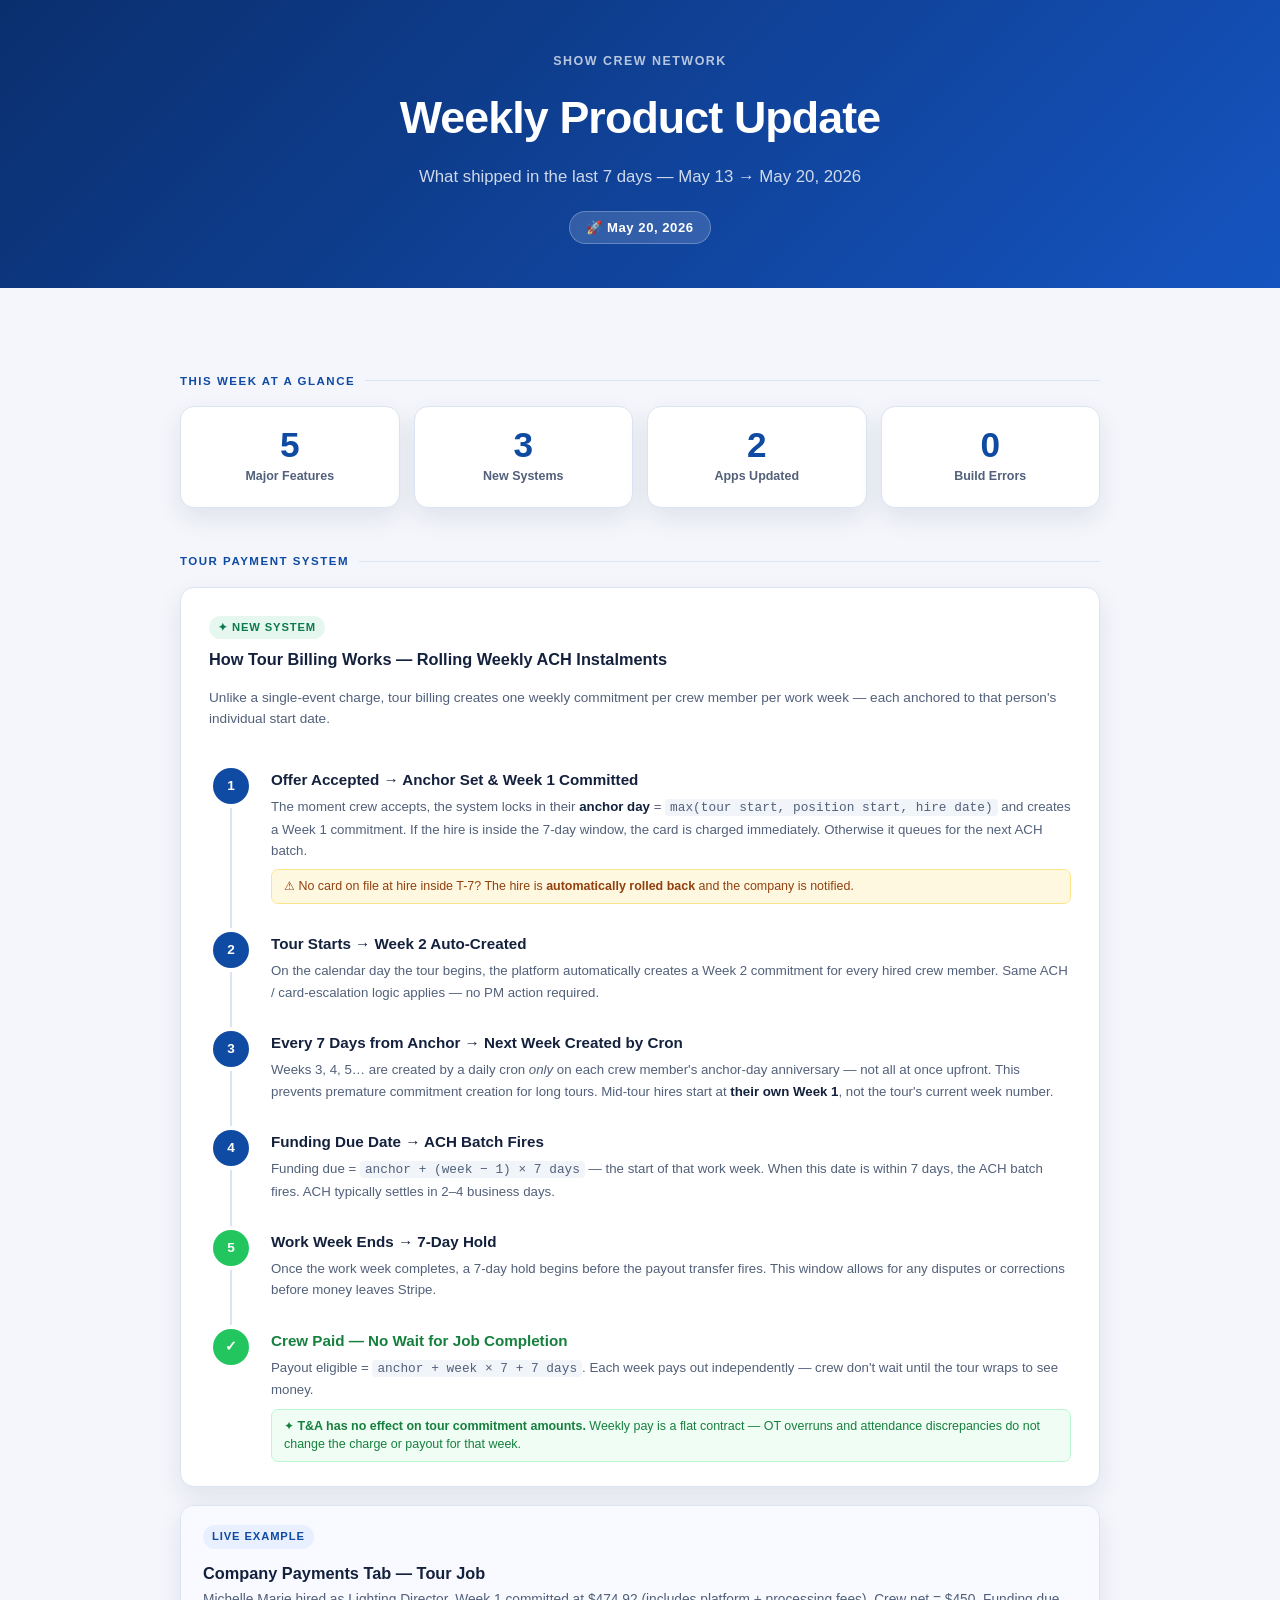
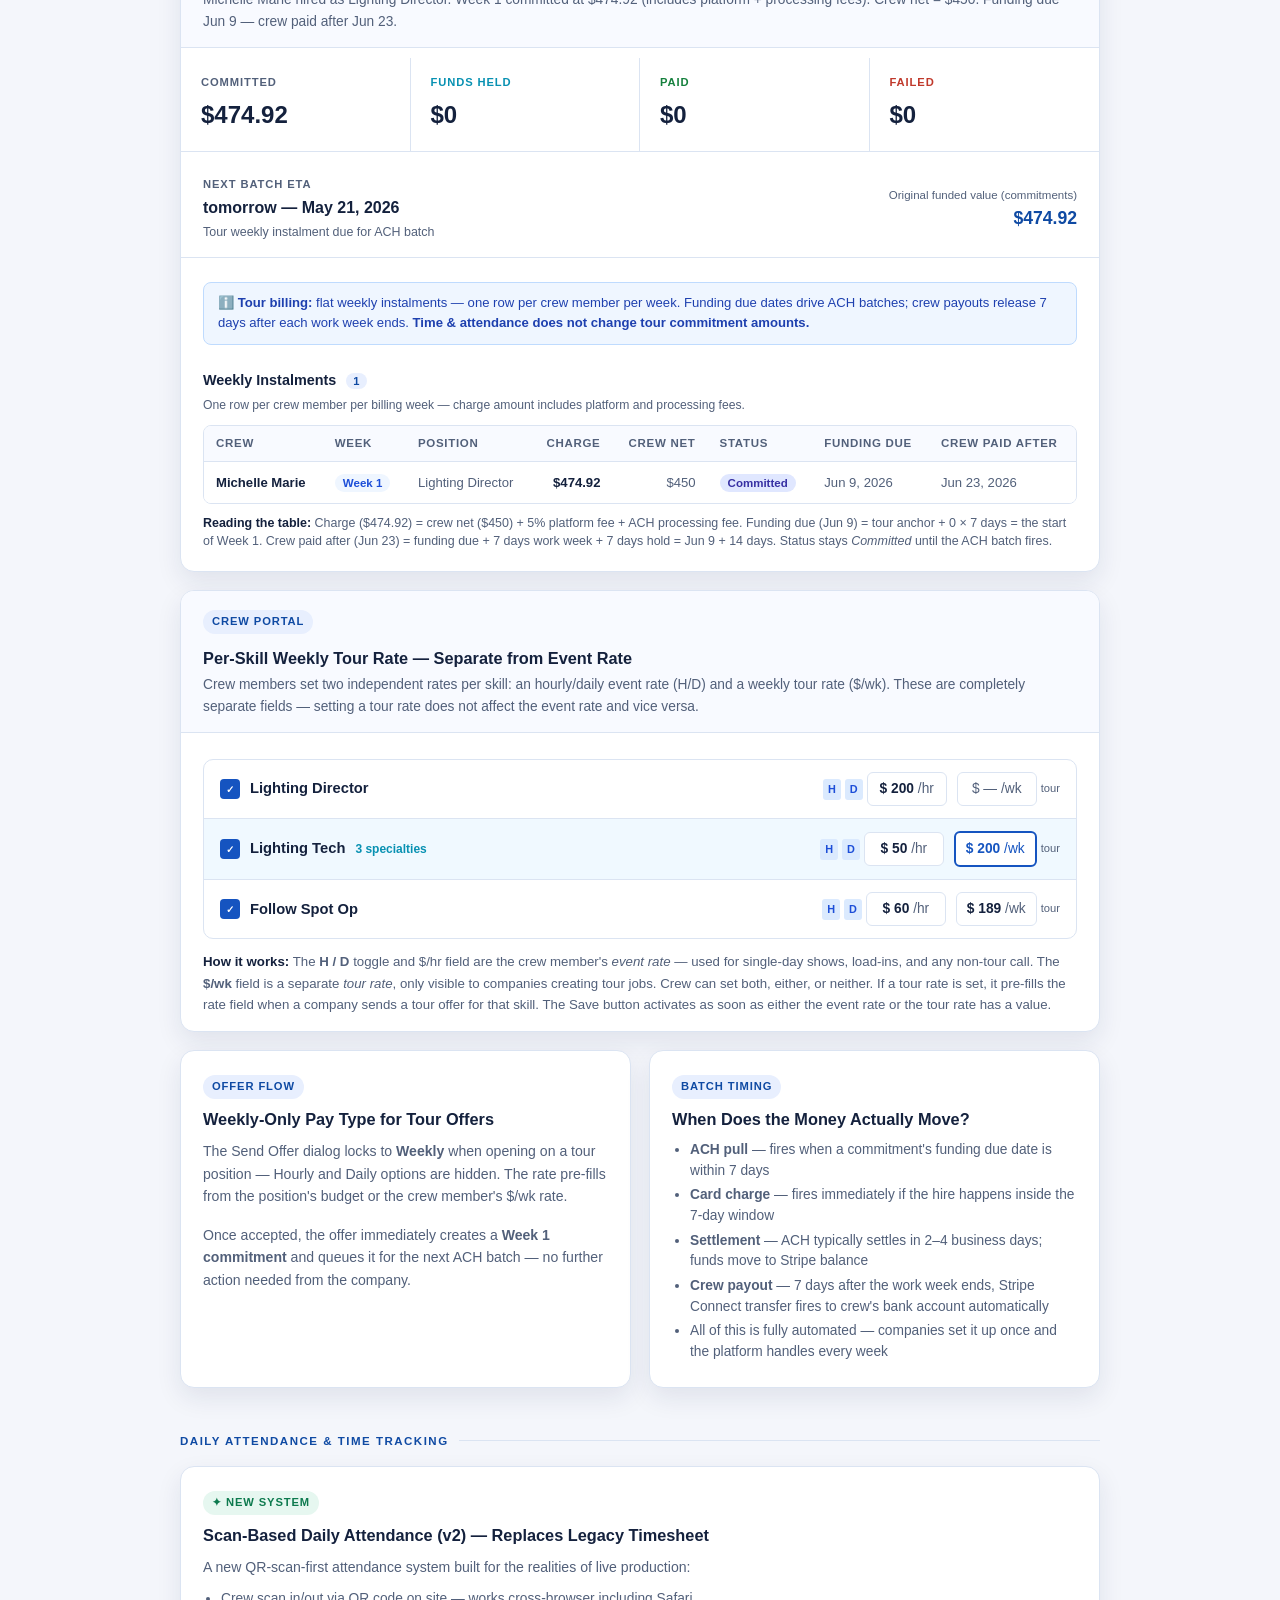
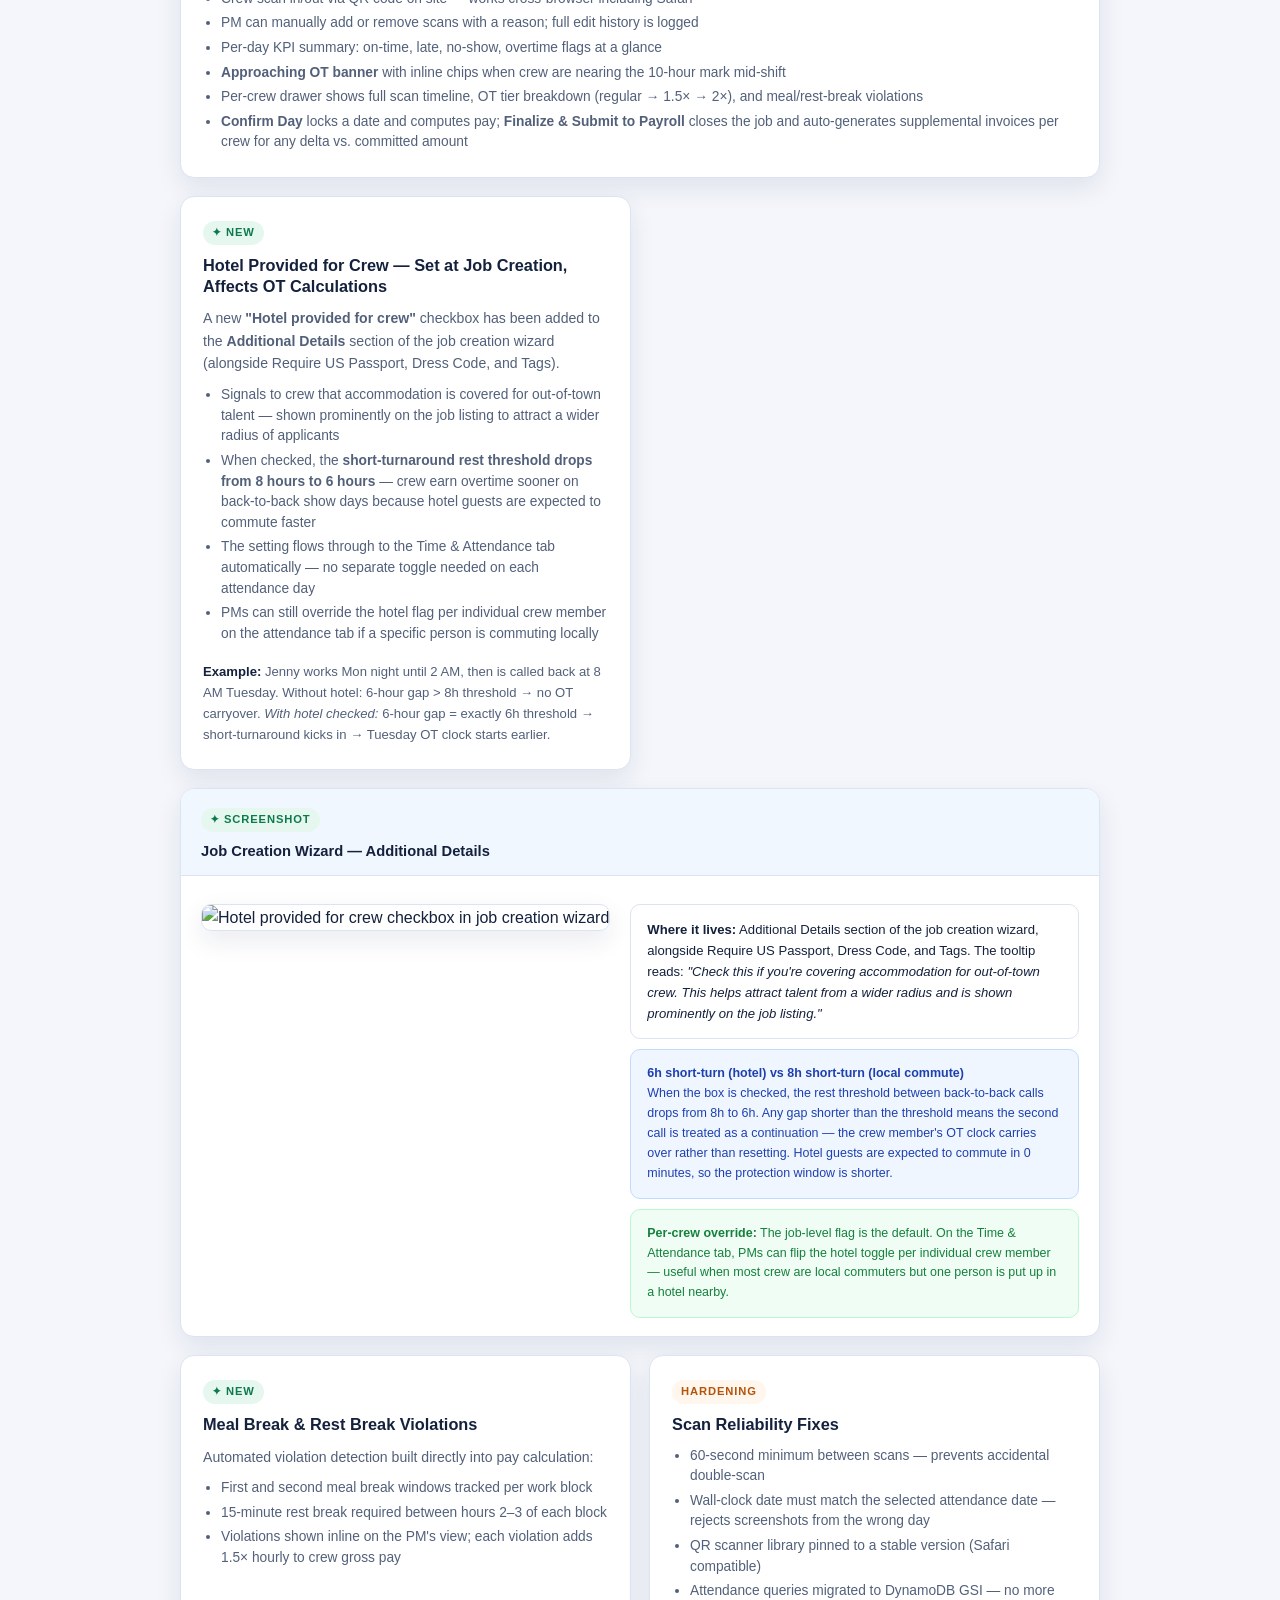
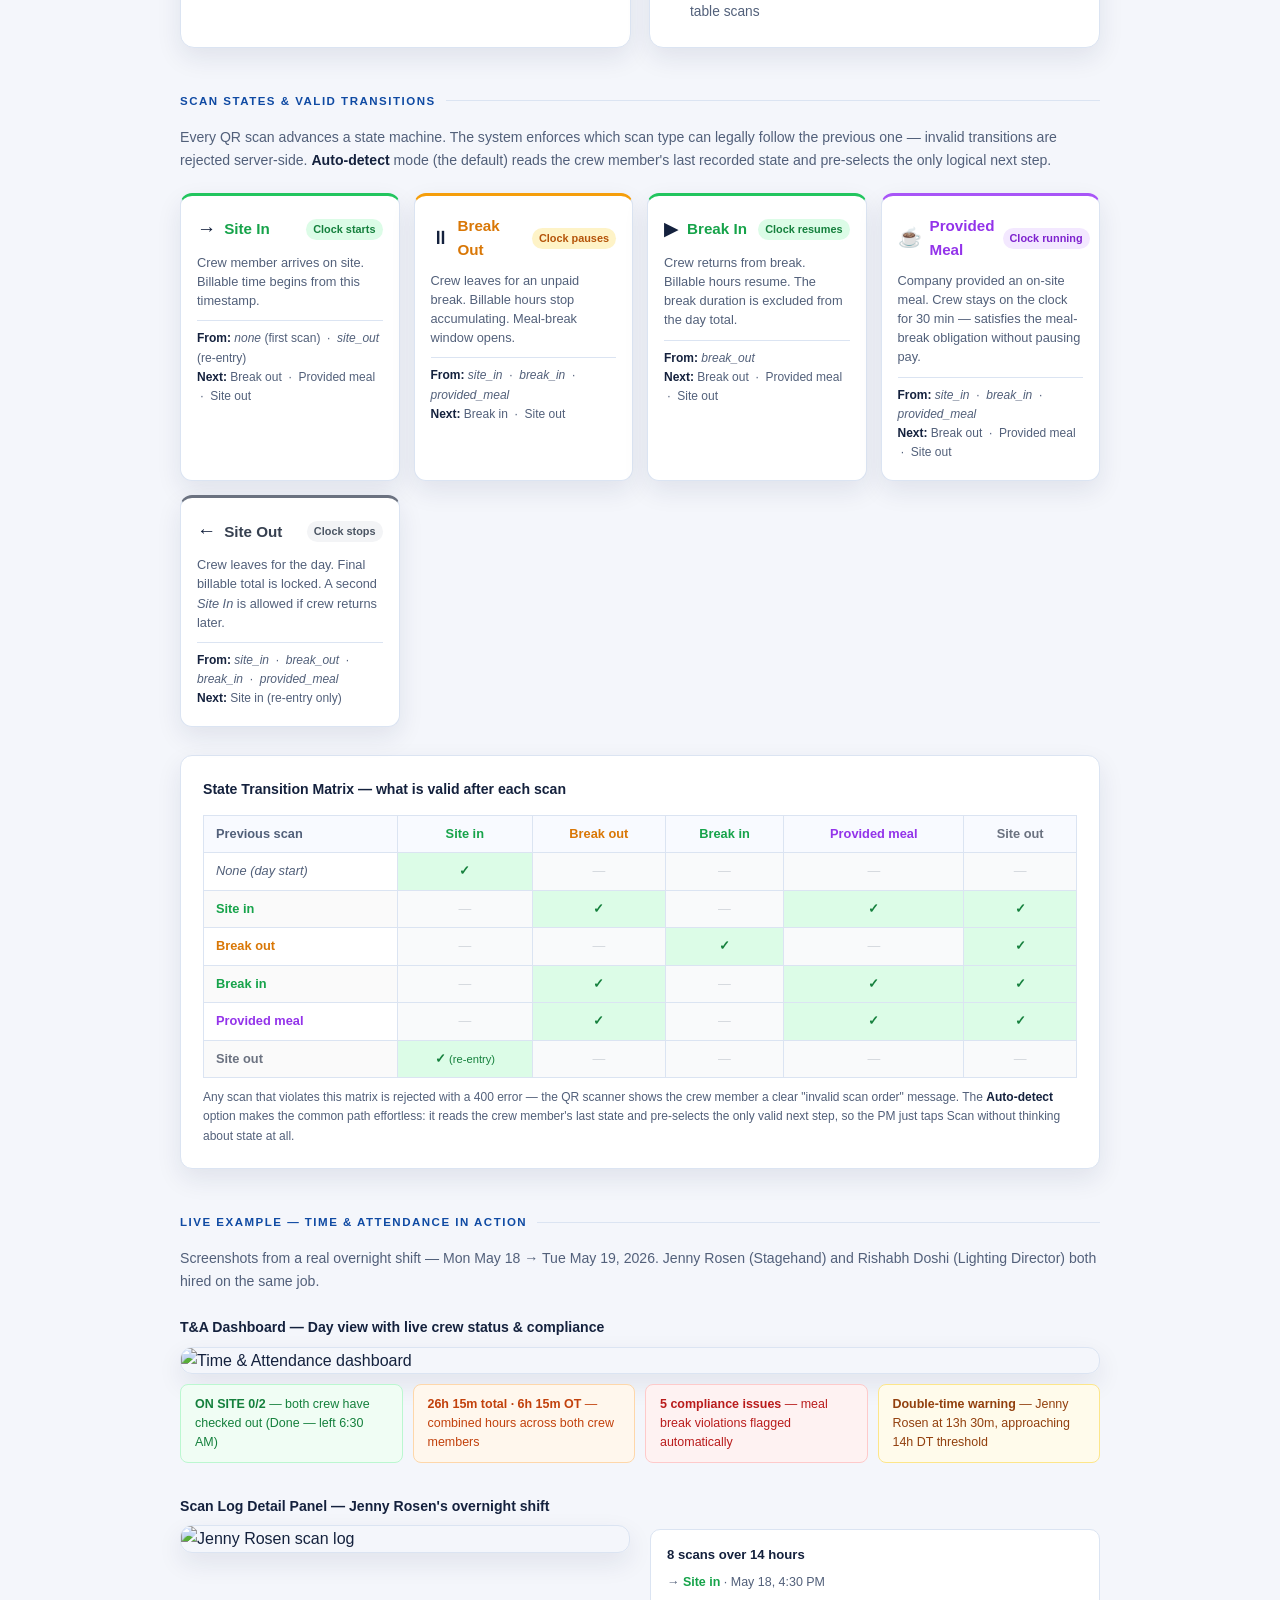
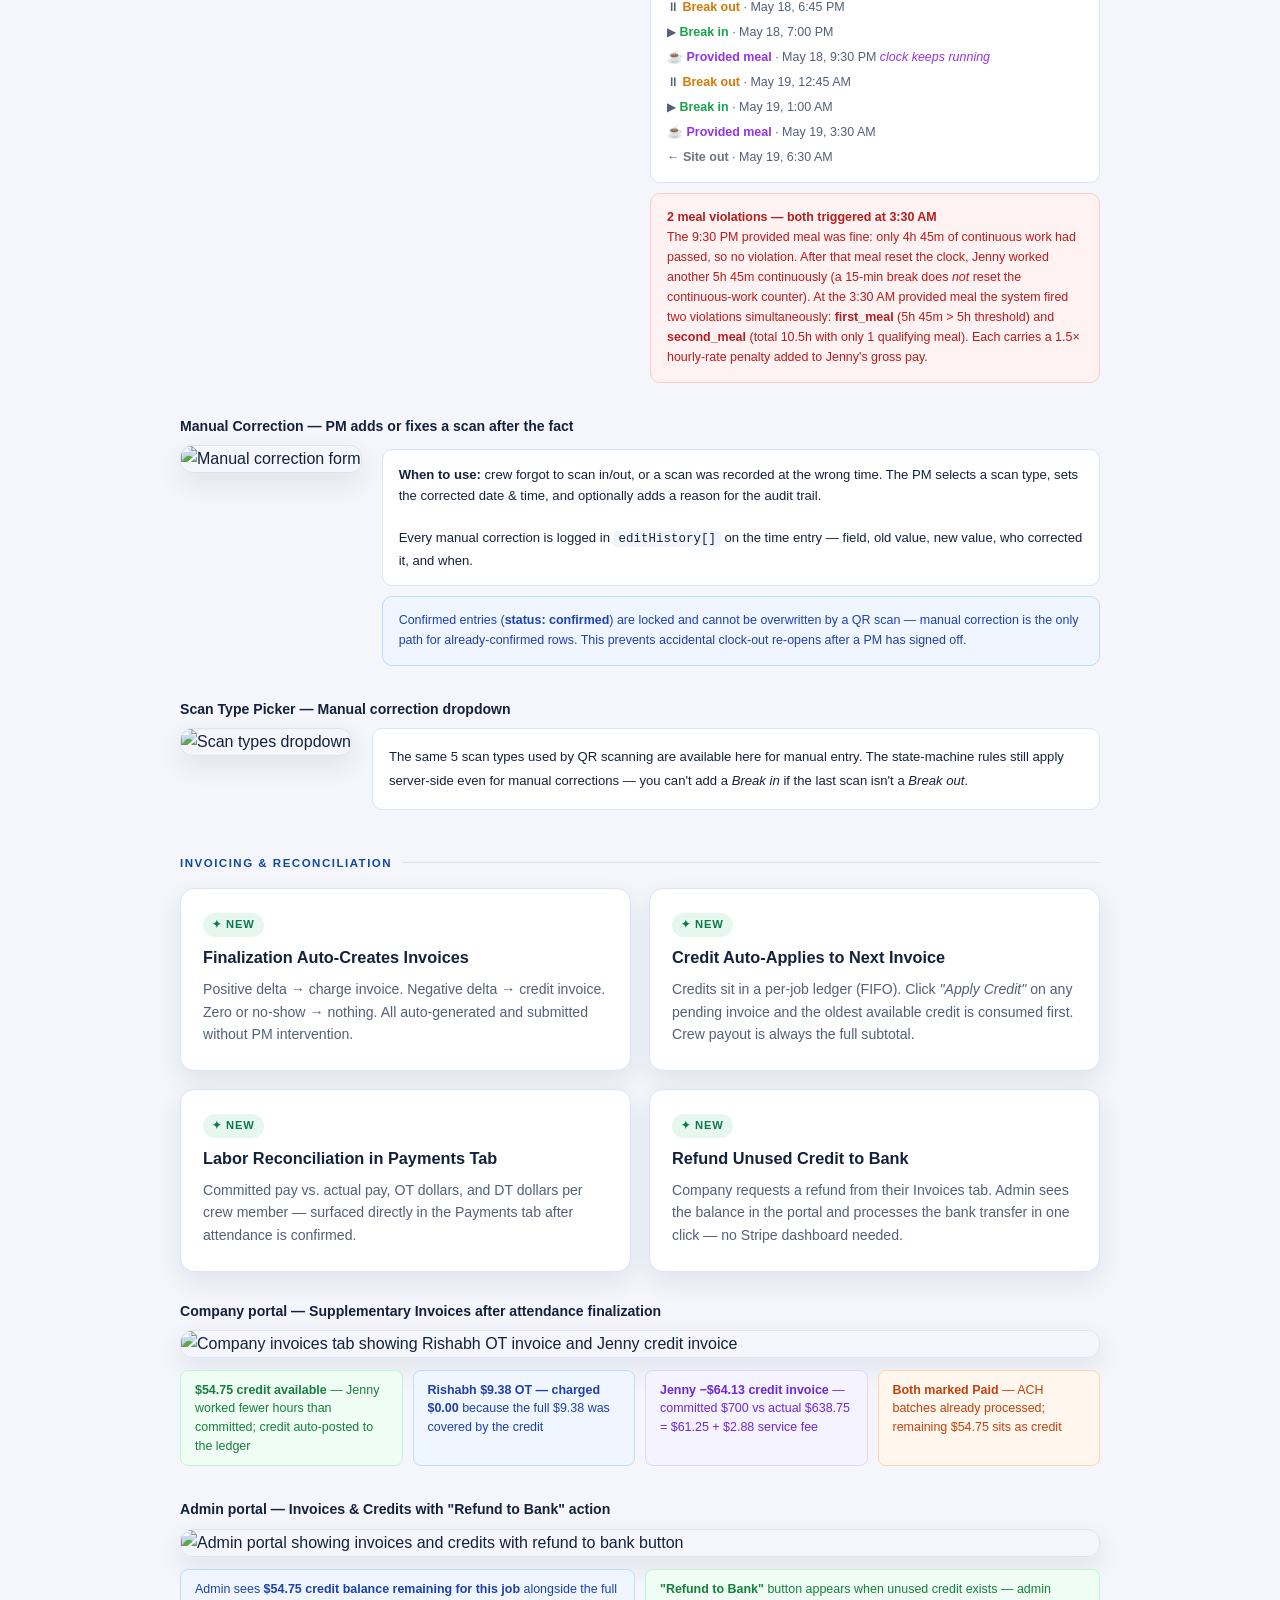
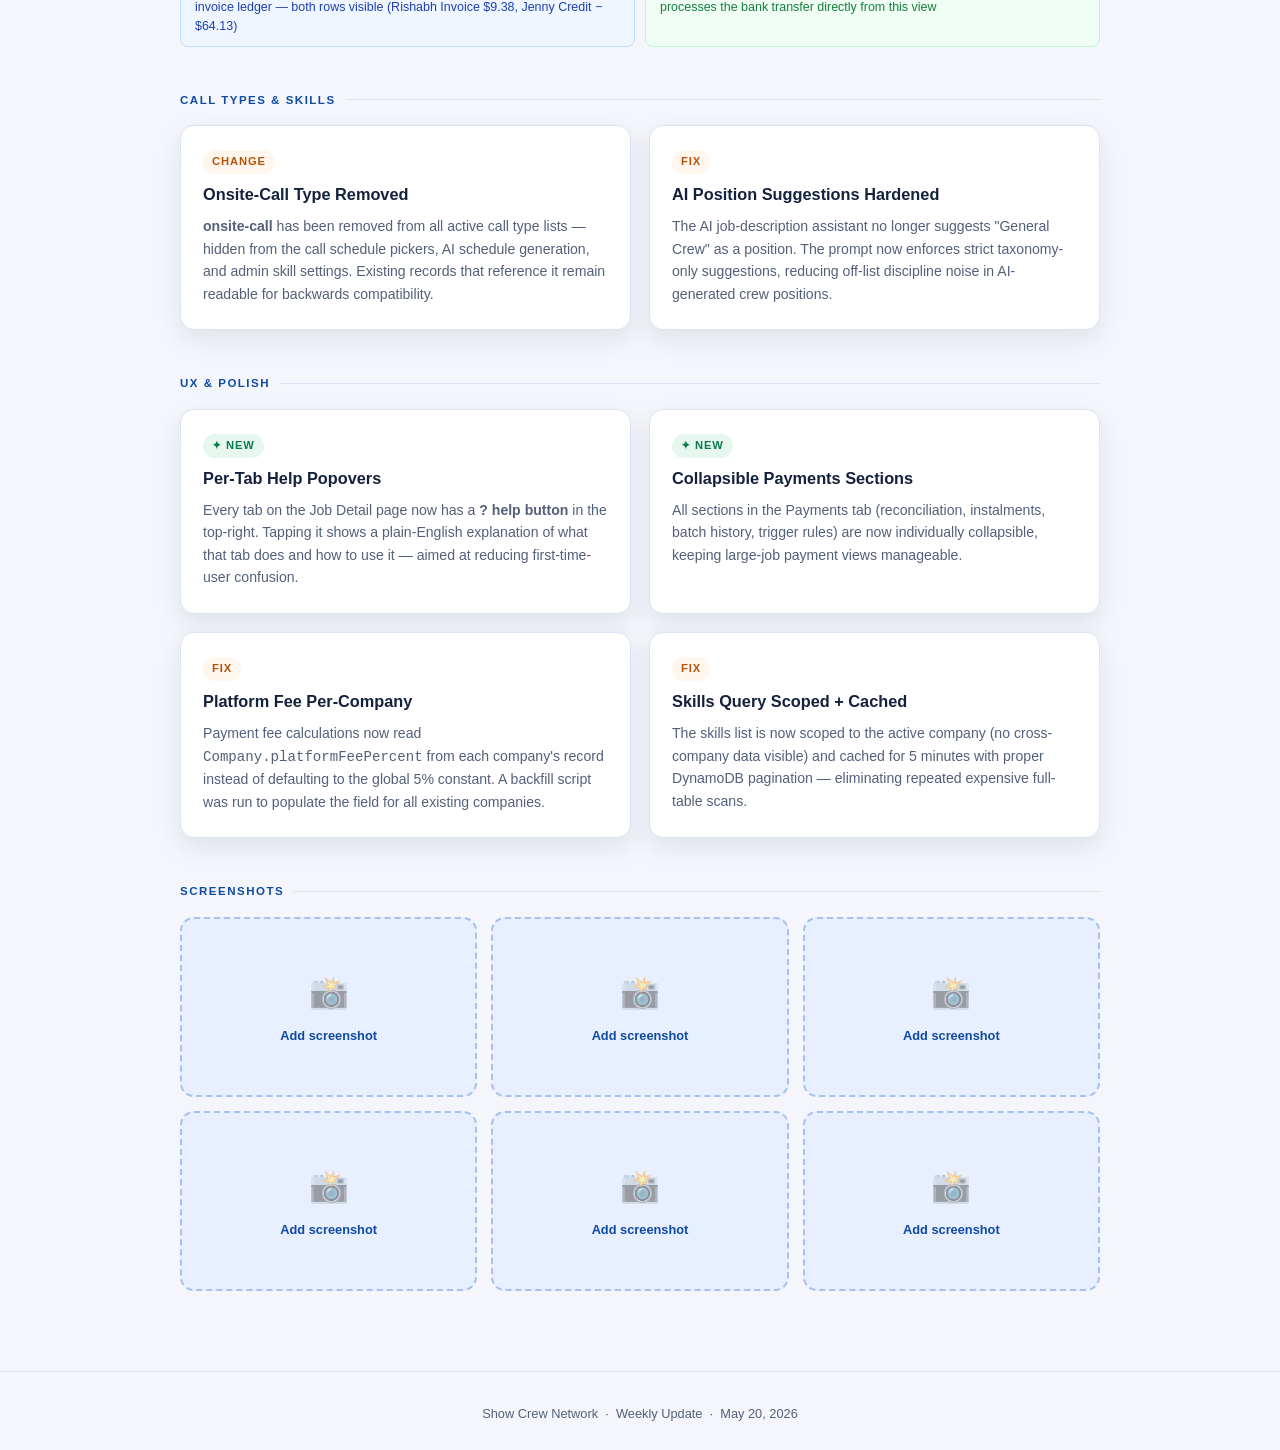
==== commit 9c9b487e: "demo: add HotelProvidedForCrew screenshot panel with 6h vs 8h short-turn explanation" ====
--- a/index.html
+++ b/index.html
@@ -458,6 +458,30 @@
       </p>
     </div>
 
+    <div class="feature-card full" style="padding:0;overflow:hidden;">
+      <div style="padding:16px 20px 14px;border-bottom:1px solid var(--line);background:#f0f7ff;">
+        <span class="tag new" style="margin-bottom:6px;">✦ Screenshot</span>
+        <h3 style="margin-top:4px;font-size:0.92rem;">Job Creation Wizard — Additional Details</h3>
+      </div>
+      <div style="display:grid;grid-template-columns:auto 1fr;gap:20px;padding:18px 20px;align-items:start;">
+        <div style="border:1px solid var(--line);border-radius:10px;overflow:hidden;box-shadow:var(--shadow);max-width:480px;">
+          <img src="photos/HotelProvidedForCrew.png" alt="Hotel provided for crew checkbox in job creation wizard" style="width:100%;display:block;">
+        </div>
+        <div style="display:flex;flex-direction:column;gap:10px;">
+          <div style="background:var(--card);border:1px solid var(--line);border-radius:10px;padding:14px 16px;font-size:0.82rem;line-height:1.6;">
+            <strong>Where it lives:</strong> Additional Details section of the job creation wizard, alongside Require US Passport, Dress Code, and Tags. The tooltip reads: <em>"Check this if you're covering accommodation for out-of-town crew. This helps attract talent from a wider radius and is shown prominently on the job listing."</em>
+          </div>
+          <div style="background:#eff6ff;border:1px solid #bfdbfe;border-radius:10px;padding:14px 16px;font-size:0.78rem;color:#1e40af;line-height:1.6;">
+            <strong>6h short-turn (hotel) vs 8h short-turn (local commute)</strong><br>
+            When the box is checked, the rest threshold between back-to-back calls drops from 8h to 6h. Any gap shorter than the threshold means the second call is treated as a continuation — the crew member's OT clock carries over rather than resetting. Hotel guests are expected to commute in 0 minutes, so the protection window is shorter.
+          </div>
+          <div style="background:#f0fdf4;border:1px solid #bbf7d0;border-radius:10px;padding:14px 16px;font-size:0.78rem;color:#15803d;line-height:1.6;">
+            <strong>Per-crew override:</strong> The job-level flag is the default. On the Time &amp; Attendance tab, PMs can flip the hotel toggle per individual crew member — useful when most crew are local commuters but one person is put up in a hotel nearby.
+          </div>
+        </div>
+      </div>
+    </div>
+
     <div class="feature-card">
       <span class="tag new">✦ New</span>
       <h3>Meal Break &amp; Rest Break Violations</h3>
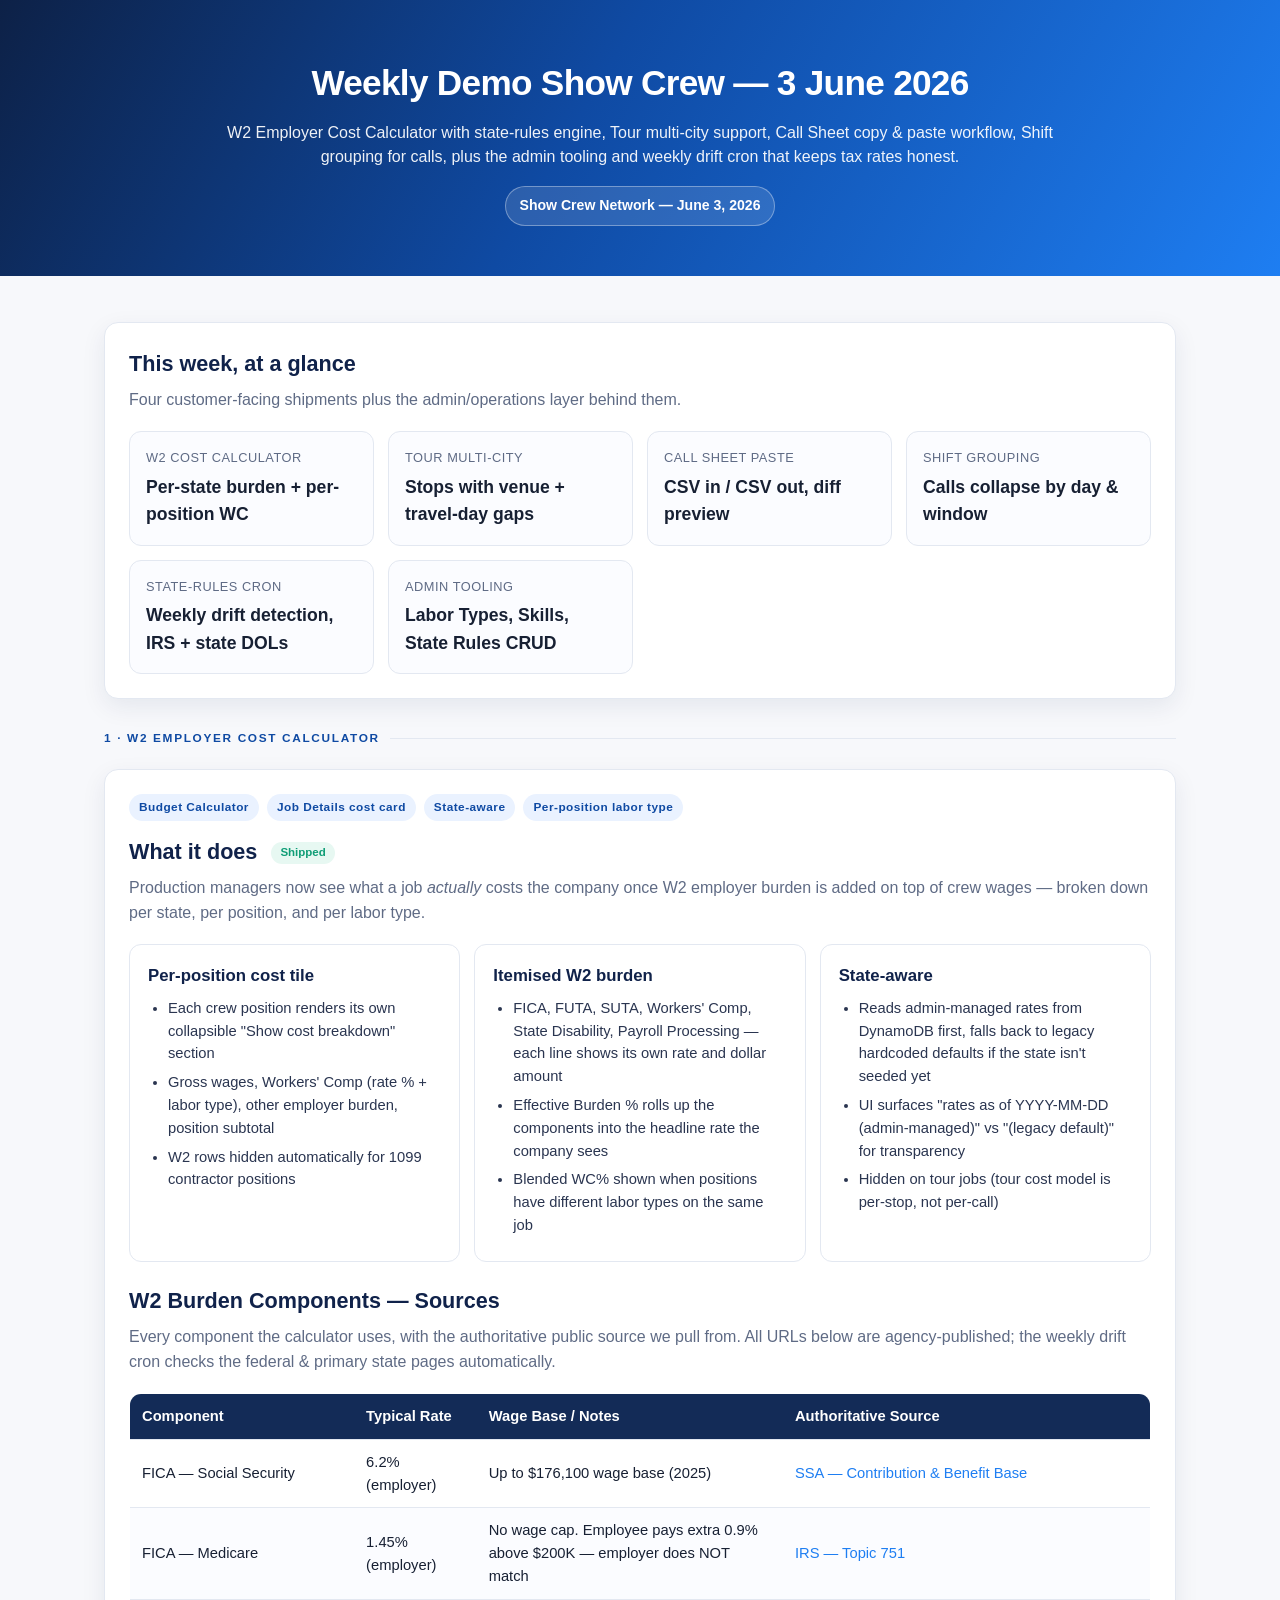
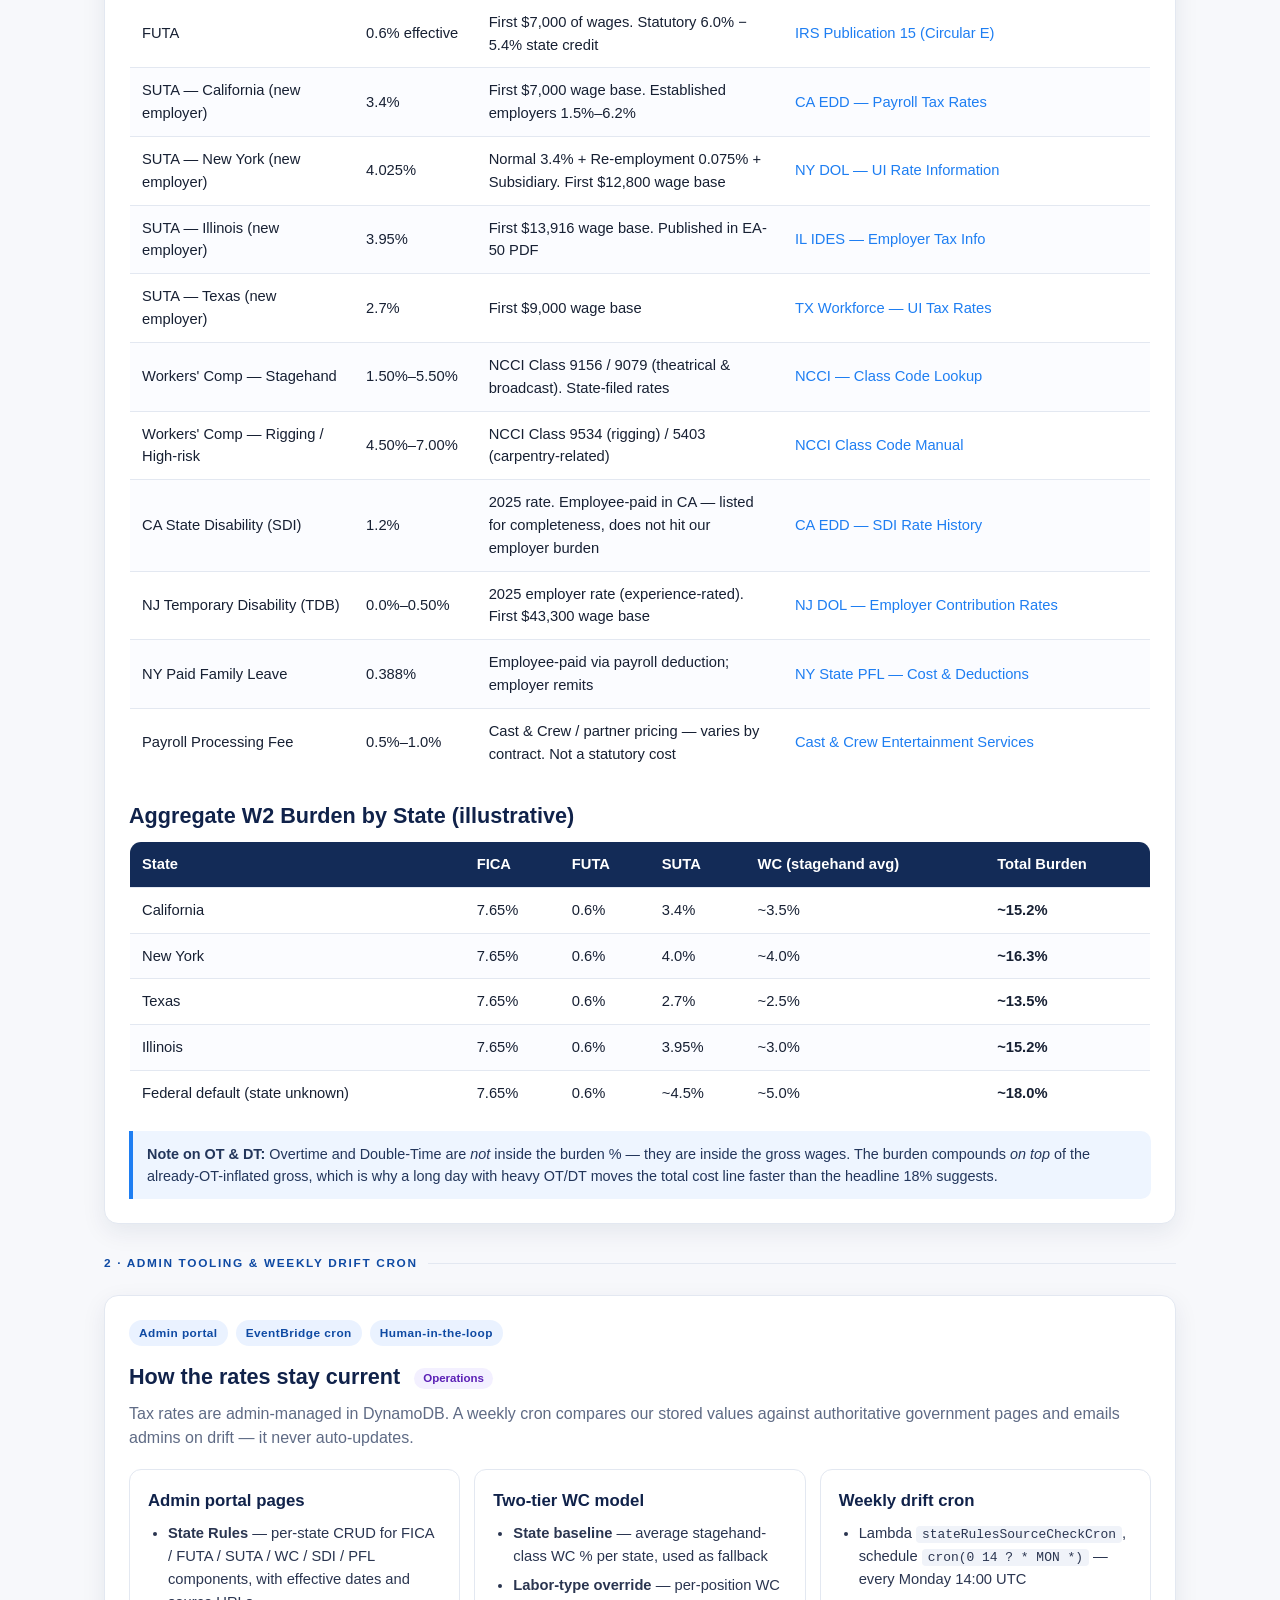
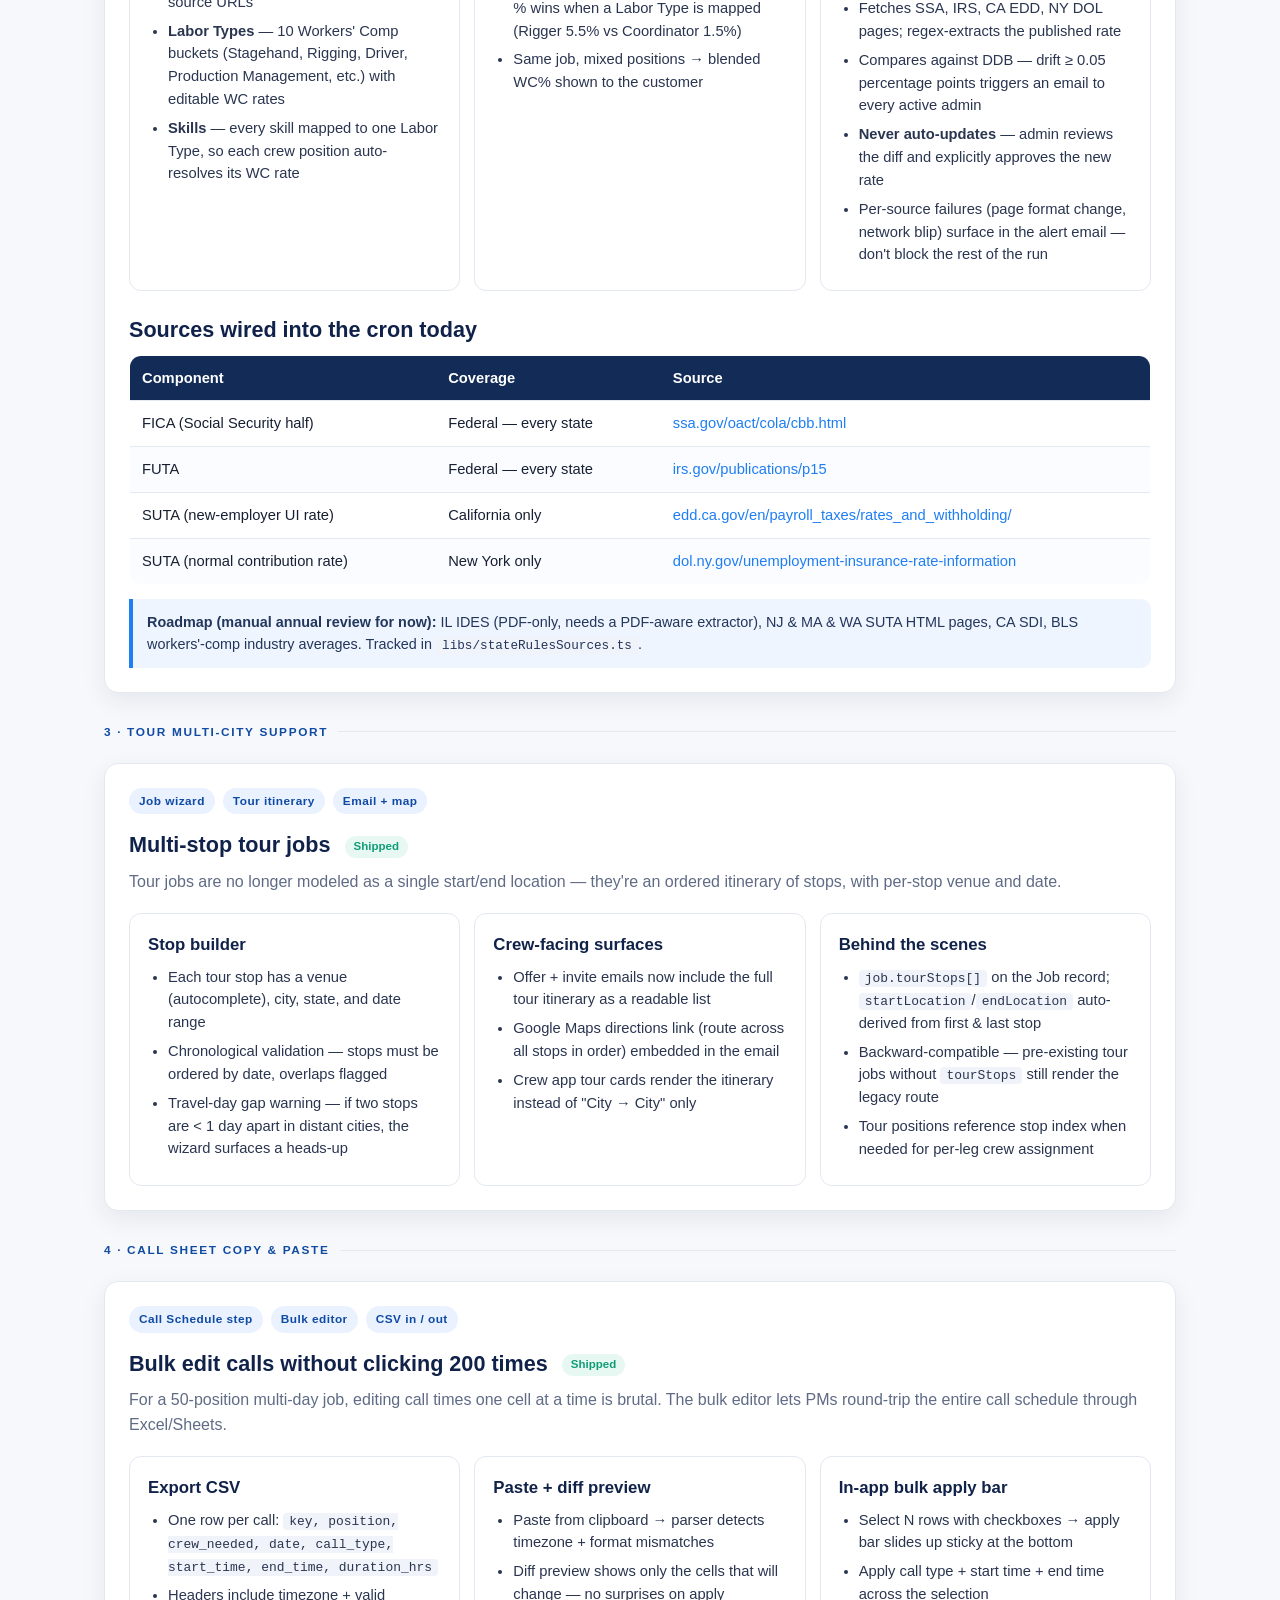
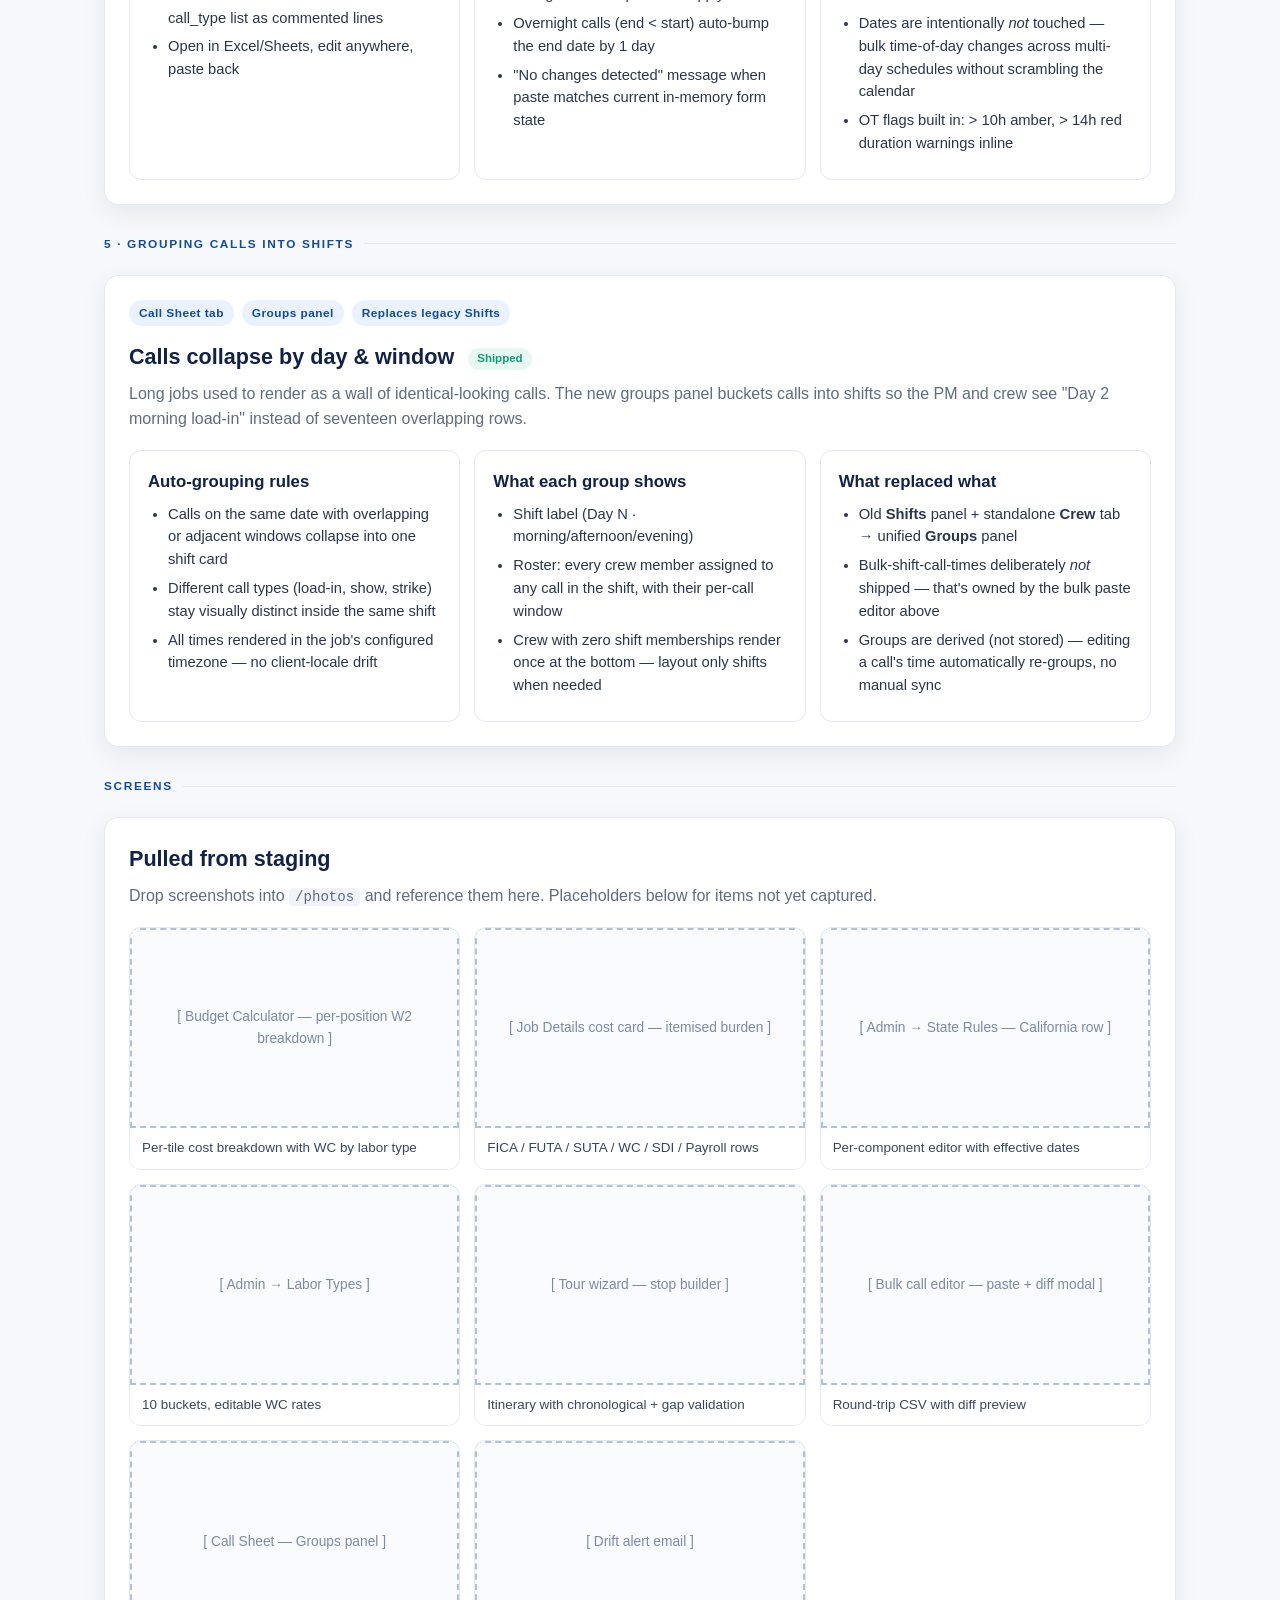
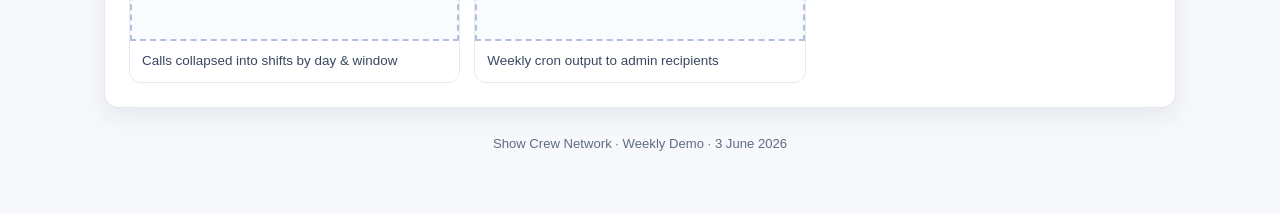
==== commit 4faab9bb: "demo: weekly show crew 3 june 2026 — W2 calculator + sources + cron, tour multi-city, call sheet pas" ====
--- a/index.html
+++ b/index.html
@@ -1,849 +1,613 @@
 <!DOCTYPE html>
 <html lang="en">
 <head>
-  <meta charset="UTF-8" />
-  <meta name="viewport" content="width=device-width, initial-scale=1.0" />
-  <title>Show Crew Network — Weekly Update · May 20, 2026</title>
+  <meta charset="UTF-8">
+  <meta name="viewport" content="width=device-width, initial-scale=1.0">
+  <title>Weekly Demo Show Crew — 3 June 2026</title>
   <style>
     :root {
-      --bg: #f4f6fb; --card: #ffffff; --text: #14213d; --muted: #52607a;
-      --brand: #0f4aa3; --brand-light: #e8effe; --green: #0d7a4e; --green-bg: #e6f7f0;
-      --orange: #b45309; --orange-bg: #fff7ed; --purple: #5b21b6; --purple-bg: #f3f0ff;
-      --line: #dbe4f2; --shadow: 0 10px 26px rgba(17,35,74,0.09); --radius: 14px;
-    }
+      --bg: #f7f8fb;
+      --card: #ffffff;
+      --text: #172033;
+      --muted: #5f6b85;
+      --brand: #0f4aa3;
+      --brand-2: #1e7ef2;
+      --ok: #0f9d76;
+      --warn: #d17a00;
+      --purple: #5b21b6;
+      --purple-bg: #f3f0ff;
+      --green-bg: #e7f8f2;
+      --orange-bg: #fff5e8;
+      --blue-bg: #eaf2ff;
+      --line: #e3e8f1;
+      --shadow: 0 8px 24px rgba(16, 37, 72, 0.08);
+      --radius: 14px;
+    }
+
     * { box-sizing: border-box; margin: 0; padding: 0; }
-    body { font-family: -apple-system, BlinkMacSystemFont, "Segoe UI", Roboto, Arial, sans-serif; background: var(--bg); color: var(--text); line-height: 1.6; }
-
-    header { background: linear-gradient(135deg, #0a2f6e 0%, #1554c0 100%); color: #fff; padding: 52px 40px 44px; text-align: center; }
-    header .eyebrow { font-size: 0.78rem; font-weight: 700; letter-spacing: 0.12em; text-transform: uppercase; opacity: 0.7; margin-bottom: 10px; }
-    header h1 { font-size: clamp(1.8rem, 4vw, 2.8rem); font-weight: 800; letter-spacing: -0.02em; margin-bottom: 10px; }
-    header .subtitle { font-size: 1.05rem; opacity: 0.8; max-width: 520px; margin: 0 auto; }
-    header .date-badge { display: inline-block; margin-top: 20px; background: rgba(255,255,255,0.15); border: 1px solid rgba(255,255,255,0.25); border-radius: 100px; padding: 5px 16px; font-size: 0.82rem; font-weight: 600; letter-spacing: 0.04em; }
-
-    main { max-width: 960px; margin: 0 auto; padding: 40px 20px 80px; }
-
-    .section-label { display: flex; align-items: center; gap: 10px; font-size: 0.72rem; font-weight: 800; letter-spacing: 0.13em; text-transform: uppercase; color: var(--brand); margin: 44px 0 16px; }
+    body {
+      font-family: -apple-system, BlinkMacSystemFont, 'Segoe UI', Roboto, Arial, sans-serif;
+      background: var(--bg);
+      color: var(--text);
+      line-height: 1.55;
+    }
+
+    .hero {
+      background: linear-gradient(120deg, #0d2147 0%, #0f4aa3 45%, #1e7ef2 100%);
+      color: #fff;
+      padding: 56px 24px 50px;
+      text-align: center;
+    }
+    .hero h1 { font-size: 2.2rem; font-weight: 800; letter-spacing: -0.02em; }
+    .hero p { margin-top: 10px; opacity: 0.93; max-width: 860px; margin-left: auto; margin-right: auto; }
+    .meta {
+      margin-top: 16px;
+      display: inline-block;
+      padding: 8px 14px;
+      border: 1px solid rgba(255,255,255,0.35);
+      border-radius: 999px;
+      background: rgba(255,255,255,0.12);
+      font-size: 0.88rem;
+      font-weight: 600;
+    }
+
+    .wrap { max-width: 1120px; margin: 0 auto; padding: 24px; }
+    section { margin-top: 22px; }
+
+    .card {
+      background: var(--card);
+      border: 1px solid var(--line);
+      border-radius: var(--radius);
+      box-shadow: var(--shadow);
+      padding: 24px;
+    }
+
+    h2 { font-size: 1.35rem; margin-bottom: 8px; color: #10224a; }
+    .sub { color: var(--muted); margin-bottom: 18px; }
+
+    .kpi-grid {
+      display: grid;
+      grid-template-columns: repeat(auto-fit, minmax(220px, 1fr));
+      gap: 14px;
+    }
+    .kpi {
+      border: 1px solid var(--line);
+      border-radius: 12px;
+      padding: 16px;
+      background: #fbfcff;
+    }
+    .kpi .label { color: var(--muted); font-size: 0.8rem; text-transform: uppercase; letter-spacing: 0.04em; }
+    .kpi .value { font-size: 1.1rem; font-weight: 700; margin-top: 6px; }
+
+    .flow-grid {
+      display: grid;
+      grid-template-columns: repeat(auto-fit, minmax(300px, 1fr));
+      gap: 14px;
+    }
+    .flow {
+      border: 1px solid var(--line);
+      border-radius: 12px;
+      padding: 18px;
+      background: #fff;
+    }
+    .flow h3 { font-size: 1.05rem; margin-bottom: 8px; color: #10224a; }
+    .flow ul { padding-left: 20px; color: #2a3550; font-size: 0.92rem; }
+    .flow li { margin-bottom: 6px; }
+
+    .status {
+      display: inline-block;
+      margin-left: 8px;
+      padding: 2px 9px;
+      border-radius: 999px;
+      font-size: 0.72rem;
+      font-weight: 700;
+      vertical-align: middle;
+    }
+    .done { background: var(--green-bg); color: var(--ok); }
+    .inprogress { background: var(--orange-bg); color: var(--warn); }
+    .infra { background: var(--purple-bg); color: var(--purple); }
+    .core { background: var(--blue-bg); color: var(--brand); }
+
+    table {
+      width: 100%;
+      border-collapse: collapse;
+      border: 1px solid var(--line);
+      border-radius: 12px;
+      overflow: hidden;
+      font-size: 0.92rem;
+    }
+    thead { background: #132b57; color: #fff; }
+    th, td { text-align: left; padding: 11px 12px; border-bottom: 1px solid var(--line); }
+    tbody tr:last-child td { border-bottom: none; }
+    tbody tr:nth-child(even) { background: #fbfcff; }
+    a.src { color: var(--brand-2); text-decoration: none; word-break: break-all; }
+    a.src:hover { text-decoration: underline; }
+
+    .photo-grid {
+      display: grid;
+      grid-template-columns: repeat(auto-fit, minmax(280px, 1fr));
+      gap: 14px;
+      margin-top: 14px;
+    }
+    .shot {
+      border: 1px solid var(--line);
+      border-radius: 12px;
+      background: #f9fbff;
+      overflow: hidden;
+    }
+    .shot img {
+      width: 100%;
+      height: 200px;
+      object-fit: cover;
+      display: block;
+      border-bottom: 1px solid var(--line);
+      background: #eaf0fa;
+    }
+    .shot .ph {
+      height: 200px;
+      display: flex;
+      align-items: center;
+      justify-content: center;
+      color: #7b8aa8;
+      font-size: 0.86rem;
+      text-align: center;
+      padding: 12px;
+      border-bottom: 1px solid var(--line);
+      border: 2px dashed #b3c0d9;
+    }
+    .shot .cap {
+      padding: 10px 12px;
+      font-size: 0.84rem;
+      color: #384760;
+      background: #fff;
+    }
+
+    .note {
+      margin-top: 14px;
+      padding: 12px 14px;
+      border-left: 4px solid var(--brand-2);
+      background: #eef5ff;
+      border-radius: 0 10px 10px 0;
+      color: #23365b;
+      font-size: 0.9rem;
+    }
+
+    .pill-row { display: flex; flex-wrap: wrap; gap: 8px; margin-bottom: 14px; }
+    .pill {
+      font-size: 0.74rem; font-weight: 700; letter-spacing: 0.04em;
+      padding: 4px 10px; border-radius: 999px;
+      background: #eaf2ff; color: var(--brand);
+    }
+
+    code, .mono { font-family: ui-monospace, 'SF Mono', Menlo, Consolas, monospace; font-size: 0.88em; background: #f0f3f9; padding: 1px 6px; border-radius: 4px; }
+
+    .footer {
+      text-align: center;
+      color: var(--muted);
+      font-size: 0.82rem;
+      padding: 26px 16px 36px;
+    }
+
+    .section-label {
+      display: flex;
+      align-items: center;
+      gap: 10px;
+      font-size: 0.74rem;
+      font-weight: 800;
+      letter-spacing: 0.14em;
+      text-transform: uppercase;
+      color: var(--brand);
+      margin: 30px 0 12px;
+    }
     .section-label::after { content: ''; flex: 1; height: 1px; background: var(--line); }
 
-    .stat-grid { display: grid; grid-template-columns: repeat(auto-fit, minmax(160px, 1fr)); gap: 14px; margin-bottom: 36px; }
-    .stat-card { background: var(--card); border: 1px solid var(--line); border-radius: var(--radius); padding: 20px 18px; text-align: center; box-shadow: var(--shadow); }
-    .stat-card .num { font-size: 2.2rem; font-weight: 800; color: var(--brand); line-height: 1; }
-    .stat-card .label { font-size: 0.78rem; color: var(--muted); margin-top: 5px; font-weight: 600; }
-
-    .feature-grid { display: grid; grid-template-columns: 1fr 1fr; gap: 18px; }
-    @media (max-width: 640px) { .feature-grid { grid-template-columns: 1fr; } }
-    .feature-card { background: var(--card); border: 1px solid var(--line); border-radius: var(--radius); padding: 24px 22px; box-shadow: var(--shadow); display: flex; flex-direction: column; gap: 10px; }
-    .feature-card.full { grid-column: 1 / -1; }
-    .feature-card .tag { display: inline-flex; align-items: center; gap: 5px; font-size: 0.7rem; font-weight: 700; letter-spacing: 0.08em; text-transform: uppercase; padding: 3px 9px; border-radius: 100px; width: fit-content; }
-    .tag.new  { background: var(--green-bg);  color: var(--green); }
-    .tag.fix  { background: var(--orange-bg); color: var(--orange); }
-    .tag.core { background: var(--brand-light); color: var(--brand); }
-    .tag.infra { background: var(--purple-bg); color: var(--purple); }
-    .feature-card h3 { font-size: 1.02rem; font-weight: 700; color: var(--text); line-height: 1.3; }
-    .feature-card p { font-size: 0.88rem; color: var(--muted); line-height: 1.6; }
-    .feature-card ul { padding-left: 18px; font-size: 0.86rem; color: var(--muted); display: flex; flex-direction: column; gap: 4px; }
-    .feature-card ul li { line-height: 1.5; }
-
-    .photo-grid { display: grid; grid-template-columns: repeat(auto-fit, minmax(220px, 1fr)); gap: 14px; }
-    .photo-slot { background: #e8effe; border: 2px dashed #a8c0f0; border-radius: var(--radius); height: 180px; display: flex; flex-direction: column; align-items: center; justify-content: center; gap: 8px; color: var(--brand); font-size: 0.8rem; font-weight: 600; }
-    .photo-slot .icon { font-size: 2rem; opacity: 0.4; }
-
-    footer { text-align: center; padding: 32px 20px; font-size: 0.8rem; color: var(--muted); border-top: 1px solid var(--line); }
-
-    /* ── SCAN LOG DEMO ── */
-    .scan-demo-wrap { background: var(--card); border: 1px solid var(--line); border-radius: var(--radius); box-shadow: var(--shadow); overflow: hidden; }
-    .scan-demo-header { background: #f8faff; border-bottom: 1px solid var(--line); padding: 16px 22px; display: flex; align-items: center; justify-content: space-between; flex-wrap: wrap; gap: 10px; }
-    .scan-demo-header .crew-name { font-weight: 700; font-size: 1rem; }
-    .scan-demo-header .crew-role { font-size: 0.82rem; color: var(--muted); margin-top: 2px; }
-    .scan-kpis { display: flex; gap: 18px; flex-wrap: wrap; }
-    .scan-kpi { text-align: right; }
-    .scan-kpi .kval { font-size: 1.1rem; font-weight: 800; color: var(--text); }
-    .scan-kpi .klabel { font-size: 0.72rem; color: var(--muted); }
-    .scan-kpi .kval.ot { color: #b45309; }
-    .scan-kpi .kval.viol { color: #c0392b; }
-
-    .scan-timeline { padding: 20px 22px; display: flex; flex-direction: column; gap: 0; }
-    .scan-row { display: flex; gap: 14px; position: relative; }
-    .scan-row:not(:last-child) .scan-line { content: ''; position: absolute; left: 19px; top: 36px; bottom: -4px; width: 2px; background: var(--line); z-index: 0; }
-    .scan-icon-col { width: 38px; flex-shrink: 0; display: flex; flex-direction: column; align-items: center; padding-top: 6px; position: relative; z-index: 1; }
-    .scan-dot { width: 36px; height: 36px; border-radius: 50%; display: flex; align-items: center; justify-content: center; font-size: 1rem; flex-shrink: 0; }
-    .scan-dot.site-in   { background: #dcfce7; }
-    .scan-dot.break-out { background: #fef9c3; }
-    .scan-dot.break-in  { background: #dcfce7; }
-    .scan-dot.meal      { background: #dbeafe; }
-    .scan-dot.site-out  { background: #fee2e2; }
-    .scan-connector { flex: 1; width: 2px; background: var(--line); min-height: 14px; margin: 3px 0; }
-    .scan-content { flex: 1; padding-bottom: 20px; }
-    .scan-row:last-child .scan-content { padding-bottom: 4px; }
-    .scan-title { font-weight: 700; font-size: 0.92rem; display: flex; align-items: center; gap: 8px; flex-wrap: wrap; }
-    .scan-time { font-size: 0.8rem; color: var(--muted); font-weight: 600; }
-    .scan-tag { font-size: 0.68rem; font-weight: 700; padding: 2px 7px; border-radius: 100px; letter-spacing: 0.05em; text-transform: uppercase; }
-    .scan-tag.manual { background: #f3f0ff; color: #5b21b6; }
-    .scan-tag.no-stop { background: #fee2e2; color: #c0392b; }
-    .scan-explain { font-size: 0.83rem; color: var(--muted); margin-top: 4px; line-height: 1.55; }
-    .scan-explain strong { color: var(--text); }
-    .scan-explain .running { color: #0d7a4e; font-weight: 700; }
-    .scan-explain .warn { color: #b45309; font-weight: 700; }
-    .scan-explain .danger { color: #c0392b; font-weight: 700; }
-
-    .block-bar { margin: 4px 0 8px; height: 8px; border-radius: 4px; display: flex; overflow: hidden; }
-    .block-reg  { background: #22c55e; }
-    .block-ot   { background: #f59e0b; }
-
-    .violation-box { background: #fff5f5; border: 1px solid #fecaca; border-radius: 10px; padding: 16px 18px; margin: 18px 22px; display: flex; flex-direction: column; gap: 10px; }
-    .violation-box h4 { font-size: 0.85rem; font-weight: 800; color: #c0392b; display: flex; align-items: center; gap: 6px; }
-    .viol-row { display: flex; gap: 12px; align-items: flex-start; }
-    .viol-num { width: 24px; height: 24px; border-radius: 50%; background: #c0392b; color: #fff; font-size: 0.72rem; font-weight: 800; display: flex; align-items: center; justify-content: center; flex-shrink: 0; margin-top: 1px; }
-    .viol-text { font-size: 0.84rem; color: #7f1d1d; line-height: 1.55; }
-    .viol-text strong { color: #991b1b; }
-
-    .calc-box { background: #f8faff; border: 1px solid var(--line); border-radius: 10px; padding: 16px 18px; margin: 0 22px 18px; }
-    .calc-box h4 { font-size: 0.82rem; font-weight: 800; color: var(--brand); margin-bottom: 10px; text-transform: uppercase; letter-spacing: 0.08em; }
-    .calc-row { display: flex; justify-content: space-between; font-size: 0.84rem; padding: 4px 0; border-bottom: 1px dashed var(--line); color: var(--muted); }
-    .calc-row:last-child { border-bottom: none; font-weight: 700; color: var(--text); }
-    .calc-row .cr-label { }
-    .calc-row .cr-val { font-weight: 600; color: var(--text); }
-    .calc-row.ot-row .cr-val { color: #b45309; }
-    .calc-row.penalty-row .cr-val { color: #c0392b; }
-    .calc-row.total-row { margin-top: 6px; padding-top: 8px; border-top: 2px solid var(--line); }
-
-    .correction-demo { background: #f8faff; border: 2px dashed #a8c0f0; border-radius: var(--radius); padding: 20px 22px; margin: 0 22px 22px; }
-    .correction-demo h4 { font-weight: 700; font-size: 0.92rem; margin-bottom: 12px; display: flex; align-items: center; gap: 6px; }
-    .form-row { display: flex; gap: 12px; flex-wrap: wrap; margin-bottom: 10px; }
-    .form-field { flex: 1; min-width: 160px; }
-    .form-field label { display: block; font-size: 0.72rem; font-weight: 700; color: var(--muted); text-transform: uppercase; letter-spacing: 0.07em; margin-bottom: 4px; }
-    .form-field .field-val { background: #fff; border: 1px solid var(--line); border-radius: 8px; padding: 9px 12px; font-size: 0.86rem; color: var(--text); display: flex; align-items: center; gap: 7px; }
-    .form-field .field-val .fi { font-size: 0.9rem; opacity: 0.7; }
-    .form-hint { font-size: 0.78rem; color: var(--muted); margin-top: 3px; }
-    .add-btn { background: #1554c0; color: #fff; border: none; border-radius: 8px; padding: 10px 20px; font-size: 0.86rem; font-weight: 700; cursor: pointer; margin-top: 6px; }
-    .correction-explain { font-size: 0.83rem; color: var(--muted); line-height: 1.6; margin-top: 14px; padding-top: 14px; border-top: 1px dashed var(--line); }
-    .correction-explain strong { color: var(--text); }
+    @media (max-width: 768px) {
+      .hero h1 { font-size: 1.7rem; }
+      .wrap { padding: 14px; }
+      .card { padding: 16px; }
+    }
   </style>
 </head>
 <body>
-
-<header>
-  <div class="eyebrow">Show Crew Network</div>
-  <h1>Weekly Product Update</h1>
-  <p class="subtitle">What shipped in the last 7 days — May 13 → May 20, 2026</p>
-  <div class="date-badge">🚀 May 20, 2026</div>
-</header>
-
-<main>
-
-  <div class="section-label">This Week at a Glance</div>
-  <div class="stat-grid">
-    <div class="stat-card"><div class="num">5</div><div class="label">Major Features</div></div>
-    <div class="stat-card"><div class="num">3</div><div class="label">New Systems</div></div>
-    <div class="stat-card"><div class="num">2</div><div class="label">Apps Updated</div></div>
-    <div class="stat-card"><div class="num">0</div><div class="label">Build Errors</div></div>
-  </div>
-
-  <!-- TOUR PAYMENTS -->
-  <div class="section-label">Tour Payment System</div>
-  <div class="feature-grid">
-
-    <!-- mechanism explainer — stepper -->
-    <div class="feature-card full" style="padding:28px 28px 24px;">
-      <span class="tag new">✦ New System</span>
-      <h3 style="margin-bottom:6px;">How Tour Billing Works — Rolling Weekly ACH Instalments</h3>
-      <p style="font-size:0.85rem;color:var(--muted);margin-bottom:28px;line-height:1.6;">Unlike a single-event charge, tour billing creates one weekly commitment per crew member per work week — each anchored to that person's individual start date.</p>
-
-      <!-- stepper -->
-      <div style="display:flex;flex-direction:column;gap:0;">
-
-        <!-- Step 1 -->
-        <div style="display:flex;gap:0;align-items:stretch;">
-          <div style="display:flex;flex-direction:column;align-items:center;width:44px;flex-shrink:0;">
-            <div style="width:36px;height:36px;border-radius:50%;background:var(--brand);color:#fff;font-weight:800;font-size:0.85rem;display:flex;align-items:center;justify-content:center;flex-shrink:0;">1</div>
-            <div style="width:2px;flex:1;background:var(--line);margin:4px 0;min-height:28px;"></div>
-          </div>
-          <div style="padding:0 0 28px 18px;flex:1;">
-            <div style="font-weight:700;font-size:0.95rem;margin-bottom:4px;color:var(--text);">Offer Accepted → Anchor Set &amp; Week 1 Committed</div>
-            <p style="font-size:0.83rem;color:var(--muted);margin:0;line-height:1.6;">The moment crew accepts, the system locks in their <strong style="color:var(--text);">anchor day</strong> = <code style="background:#f1f5f9;padding:1px 5px;border-radius:4px;font-size:0.8rem;">max(tour start, position start, hire date)</code> and creates a Week 1 commitment. If the hire is inside the 7-day window, the card is charged immediately. Otherwise it queues for the next ACH batch.</p>
-            <div style="margin-top:8px;background:#fff8e1;border:1px solid #fde68a;border-radius:7px;padding:7px 12px;font-size:0.78rem;color:#92400e;line-height:1.5;">⚠ No card on file at hire inside T-7? The hire is <strong>automatically rolled back</strong> and the company is notified.</div>
-          </div>
-        </div>
-
-        <!-- Step 2 -->
-        <div style="display:flex;gap:0;align-items:stretch;">
-          <div style="display:flex;flex-direction:column;align-items:center;width:44px;flex-shrink:0;">
-            <div style="width:36px;height:36px;border-radius:50%;background:var(--brand);color:#fff;font-weight:800;font-size:0.85rem;display:flex;align-items:center;justify-content:center;flex-shrink:0;">2</div>
-            <div style="width:2px;flex:1;background:var(--line);margin:4px 0;min-height:28px;"></div>
-          </div>
-          <div style="padding:0 0 28px 18px;flex:1;">
-            <div style="font-weight:700;font-size:0.95rem;margin-bottom:4px;color:var(--text);">Tour Starts → Week 2 Auto-Created</div>
-            <p style="font-size:0.83rem;color:var(--muted);margin:0;line-height:1.6;">On the calendar day the tour begins, the platform automatically creates a Week 2 commitment for every hired crew member. Same ACH / card-escalation logic applies — no PM action required.</p>
-          </div>
-        </div>
-
-        <!-- Step 3 -->
-        <div style="display:flex;gap:0;align-items:stretch;">
-          <div style="display:flex;flex-direction:column;align-items:center;width:44px;flex-shrink:0;">
-            <div style="width:36px;height:36px;border-radius:50%;background:var(--brand);color:#fff;font-weight:800;font-size:0.85rem;display:flex;align-items:center;justify-content:center;flex-shrink:0;">3</div>
-            <div style="width:2px;flex:1;background:var(--line);margin:4px 0;min-height:28px;"></div>
-          </div>
-          <div style="padding:0 0 28px 18px;flex:1;">
-            <div style="font-weight:700;font-size:0.95rem;margin-bottom:4px;color:var(--text);">Every 7 Days from Anchor → Next Week Created by Cron</div>
-            <p style="font-size:0.83rem;color:var(--muted);margin:0;line-height:1.6;">Weeks 3, 4, 5… are created by a daily cron <em>only</em> on each crew member's anchor-day anniversary — not all at once upfront. This prevents premature commitment creation for long tours. Mid-tour hires start at <strong style="color:var(--text);">their own Week 1</strong>, not the tour's current week number.</p>
-          </div>
-        </div>
-
-        <!-- Step 4 -->
-        <div style="display:flex;gap:0;align-items:stretch;">
-          <div style="display:flex;flex-direction:column;align-items:center;width:44px;flex-shrink:0;">
-            <div style="width:36px;height:36px;border-radius:50%;background:var(--brand);color:#fff;font-weight:800;font-size:0.85rem;display:flex;align-items:center;justify-content:center;flex-shrink:0;">4</div>
-            <div style="width:2px;flex:1;background:var(--line);margin:4px 0;min-height:28px;"></div>
-          </div>
-          <div style="padding:0 0 28px 18px;flex:1;">
-            <div style="font-weight:700;font-size:0.95rem;margin-bottom:4px;color:var(--text);">Funding Due Date → ACH Batch Fires</div>
-            <p style="font-size:0.83rem;color:var(--muted);margin:0;line-height:1.6;">Funding due = <code style="background:#f1f5f9;padding:1px 5px;border-radius:4px;font-size:0.8rem;">anchor + (week − 1) × 7 days</code> — the start of that work week. When this date is within 7 days, the ACH batch fires. ACH typically settles in 2–4 business days.</p>
-          </div>
-        </div>
-
-        <!-- Step 5 -->
-        <div style="display:flex;gap:0;align-items:stretch;">
-          <div style="display:flex;flex-direction:column;align-items:center;width:44px;flex-shrink:0;">
-            <div style="width:36px;height:36px;border-radius:50%;background:#22c55e;color:#fff;font-weight:800;font-size:0.85rem;display:flex;align-items:center;justify-content:center;flex-shrink:0;">5</div>
-            <div style="width:2px;flex:1;background:var(--line);margin:4px 0;min-height:28px;"></div>
-          </div>
-          <div style="padding:0 0 28px 18px;flex:1;">
-            <div style="font-weight:700;font-size:0.95rem;margin-bottom:4px;color:var(--text);">Work Week Ends → 7-Day Hold</div>
-            <p style="font-size:0.83rem;color:var(--muted);margin:0;line-height:1.6;">Once the work week completes, a 7-day hold begins before the payout transfer fires. This window allows for any disputes or corrections before money leaves Stripe.</p>
-          </div>
-        </div>
-
-        <!-- Step 6 — terminal -->
-        <div style="display:flex;gap:0;align-items:stretch;">
-          <div style="display:flex;flex-direction:column;align-items:center;width:44px;flex-shrink:0;">
-            <div style="width:36px;height:36px;border-radius:50%;background:#22c55e;color:#fff;font-weight:800;font-size:0.85rem;display:flex;align-items:center;justify-content:center;flex-shrink:0;">✓</div>
-          </div>
-          <div style="padding:0 0 0 18px;flex:1;">
-            <div style="font-weight:700;font-size:0.95rem;margin-bottom:4px;color:#15803d;">Crew Paid — No Wait for Job Completion</div>
-            <p style="font-size:0.83rem;color:var(--muted);margin:0 0 8px;line-height:1.6;">Payout eligible = <code style="background:#f1f5f9;padding:1px 5px;border-radius:4px;font-size:0.8rem;">anchor + week × 7 + 7 days</code>. Each week pays out independently — crew don't wait until the tour wraps to see money.</p>
-            <div style="background:#f0fdf4;border:1px solid #bbf7d0;border-radius:7px;padding:7px 12px;font-size:0.78rem;color:#15803d;line-height:1.5;">✦ <strong>T&amp;A has no effect on tour commitment amounts.</strong> Weekly pay is a flat contract — OT overruns and attendance discrepancies do not change the charge or payout for that week.</div>
-          </div>
-        </div>
-
-      </div>
+  <header class="hero">
+    <h1>Weekly Demo Show Crew — 3 June 2026</h1>
+    <p>W2 Employer Cost Calculator with state-rules engine, Tour multi-city support, Call Sheet copy &amp; paste workflow, Shift grouping for calls, plus the admin tooling and weekly drift cron that keeps tax rates honest.</p>
+    <div class="meta">Show Crew Network — June 3, 2026</div>
+  </header>
+
+  <main class="wrap">
+
+    <!-- ───────────────────────── 1. SUMMARY ───────────────────────── -->
+    <section class="card">
+      <h2>This week, at a glance</h2>
+      <p class="sub">Four customer-facing shipments plus the admin/operations layer behind them.</p>
+      <div class="kpi-grid">
+        <div class="kpi">
+          <div class="label">W2 Cost Calculator</div>
+          <div class="value">Per-state burden + per-position WC</div>
+        </div>
+        <div class="kpi">
+          <div class="label">Tour Multi-City</div>
+          <div class="value">Stops with venue + travel-day gaps</div>
+        </div>
+        <div class="kpi">
+          <div class="label">Call Sheet Paste</div>
+          <div class="value">CSV in / CSV out, diff preview</div>
+        </div>
+        <div class="kpi">
+          <div class="label">Shift Grouping</div>
+          <div class="value">Calls collapse by day &amp; window</div>
+        </div>
+        <div class="kpi">
+          <div class="label">State-Rules Cron</div>
+          <div class="value">Weekly drift detection, IRS + state DOLs</div>
+        </div>
+        <div class="kpi">
+          <div class="label">Admin Tooling</div>
+          <div class="value">Labor Types, Skills, State Rules CRUD</div>
+        </div>
+      </div>
+    </section>
+
+    <!-- ───────────────────────── 2. W2 CALCULATOR ───────────────────────── -->
+    <div class="section-label">1 · W2 Employer Cost Calculator</div>
+    <section class="card">
+      <div class="pill-row">
+        <span class="pill">Budget Calculator</span>
+        <span class="pill">Job Details cost card</span>
+        <span class="pill">State-aware</span>
+        <span class="pill">Per-position labor type</span>
+      </div>
+      <h2>What it does <span class="status done">Shipped</span></h2>
+      <p class="sub">Production managers now see what a job <em>actually</em> costs the company once W2 employer burden is added on top of crew wages — broken down per state, per position, and per labor type.</p>
+
+      <div class="flow-grid">
+        <div class="flow">
+          <h3>Per-position cost tile</h3>
+          <ul>
+            <li>Each crew position renders its own collapsible "Show cost breakdown" section</li>
+            <li>Gross wages, Workers' Comp (rate % + labor type), other employer burden, position subtotal</li>
+            <li>W2 rows hidden automatically for 1099 contractor positions</li>
+          </ul>
+        </div>
+        <div class="flow">
+          <h3>Itemised W2 burden</h3>
+          <ul>
+            <li>FICA, FUTA, SUTA, Workers' Comp, State Disability, Payroll Processing — each line shows its own rate and dollar amount</li>
+            <li>Effective Burden % rolls up the components into the headline rate the company sees</li>
+            <li>Blended WC% shown when positions have different labor types on the same job</li>
+          </ul>
+        </div>
+        <div class="flow">
+          <h3>State-aware</h3>
+          <ul>
+            <li>Reads admin-managed rates from DynamoDB first, falls back to legacy hardcoded defaults if the state isn't seeded yet</li>
+            <li>UI surfaces "rates as of YYYY-MM-DD (admin-managed)" vs "(legacy default)" for transparency</li>
+            <li>Hidden on tour jobs (tour cost model is per-stop, not per-call)</li>
+          </ul>
+        </div>
+      </div>
+
+      <h2 style="margin-top: 22px;">W2 Burden Components &mdash; Sources</h2>
+      <p class="sub">Every component the calculator uses, with the authoritative public source we pull from. All URLs below are agency-published; the weekly drift cron checks the federal &amp; primary state pages automatically.</p>
+      <table>
+        <thead>
+          <tr>
+            <th style="width:22%">Component</th>
+            <th style="width:12%">Typical Rate</th>
+            <th style="width:30%">Wage Base / Notes</th>
+            <th>Authoritative Source</th>
+          </tr>
+        </thead>
+        <tbody>
+          <tr>
+            <td>FICA — Social Security</td>
+            <td>6.2% (employer)</td>
+            <td>Up to $176,100 wage base (2025)</td>
+            <td><a class="src" href="https://www.ssa.gov/oact/cola/cbb.html" target="_blank" rel="noopener">SSA — Contribution &amp; Benefit Base</a></td>
+          </tr>
+          <tr>
+            <td>FICA — Medicare</td>
+            <td>1.45% (employer)</td>
+            <td>No wage cap. Employee pays extra 0.9% above $200K — employer does NOT match</td>
+            <td><a class="src" href="https://www.irs.gov/taxtopics/tc751" target="_blank" rel="noopener">IRS — Topic 751</a></td>
+          </tr>
+          <tr>
+            <td>FUTA</td>
+            <td>0.6% effective</td>
+            <td>First $7,000 of wages. Statutory 6.0% − 5.4% state credit</td>
+            <td><a class="src" href="https://www.irs.gov/publications/p15" target="_blank" rel="noopener">IRS Publication 15 (Circular E)</a></td>
+          </tr>
+          <tr>
+            <td>SUTA — California (new employer)</td>
+            <td>3.4%</td>
+            <td>First $7,000 wage base. Established employers 1.5%–6.2%</td>
+            <td><a class="src" href="https://edd.ca.gov/en/payroll_taxes/rates_and_withholding/" target="_blank" rel="noopener">CA EDD — Payroll Tax Rates</a></td>
+          </tr>
+          <tr>
+            <td>SUTA — New York (new employer)</td>
+            <td>4.025%</td>
+            <td>Normal 3.4% + Re-employment 0.075% + Subsidiary. First $12,800 wage base</td>
+            <td><a class="src" href="https://dol.ny.gov/unemployment-insurance-rate-information" target="_blank" rel="noopener">NY DOL — UI Rate Information</a></td>
+          </tr>
+          <tr>
+            <td>SUTA — Illinois (new employer)</td>
+            <td>3.95%</td>
+            <td>First $13,916 wage base. Published in EA-50 PDF</td>
+            <td><a class="src" href="https://ides.illinois.gov/employer-resources/taxes-reporting.html" target="_blank" rel="noopener">IL IDES — Employer Tax Info</a></td>
+          </tr>
+          <tr>
+            <td>SUTA — Texas (new employer)</td>
+            <td>2.7%</td>
+            <td>First $9,000 wage base</td>
+            <td><a class="src" href="https://www.twc.texas.gov/programs/unemployment-tax/your-tax-rates" target="_blank" rel="noopener">TX Workforce — UI Tax Rates</a></td>
+          </tr>
+          <tr>
+            <td>Workers' Comp — Stagehand</td>
+            <td>1.50%–5.50%</td>
+            <td>NCCI Class 9156 / 9079 (theatrical &amp; broadcast). State-filed rates</td>
+            <td><a class="src" href="https://www.ncci.com/Pages/default.aspx" target="_blank" rel="noopener">NCCI — Class Code Lookup</a></td>
+          </tr>
+          <tr>
+            <td>Workers' Comp — Rigging / High-risk</td>
+            <td>4.50%–7.00%</td>
+            <td>NCCI Class 9534 (rigging) / 5403 (carpentry-related)</td>
+            <td><a class="src" href="https://www.ncci.com/Articles/Pages/Insights-Class-Code-Search.aspx" target="_blank" rel="noopener">NCCI Class Code Manual</a></td>
+          </tr>
+          <tr>
+            <td>CA State Disability (SDI)</td>
+            <td>1.2%</td>
+            <td>2025 rate. Employee-paid in CA — listed for completeness, does not hit our employer burden</td>
+            <td><a class="src" href="https://edd.ca.gov/en/payroll_taxes/rates_and_withholding/" target="_blank" rel="noopener">CA EDD — SDI Rate History</a></td>
+          </tr>
+          <tr>
+            <td>NJ Temporary Disability (TDB)</td>
+            <td>0.0%–0.50%</td>
+            <td>2025 employer rate (experience-rated). First $43,300 wage base</td>
+            <td><a class="src" href="https://www.nj.gov/labor/ea/employer-services/rate-info/" target="_blank" rel="noopener">NJ DOL — Employer Contribution Rates</a></td>
+          </tr>
+          <tr>
+            <td>NY Paid Family Leave</td>
+            <td>0.388%</td>
+            <td>Employee-paid via payroll deduction; employer remits</td>
+            <td><a class="src" href="https://paidfamilyleave.ny.gov/cost" target="_blank" rel="noopener">NY State PFL — Cost &amp; Deductions</a></td>
+          </tr>
+          <tr>
+            <td>Payroll Processing Fee</td>
+            <td>0.5%–1.0%</td>
+            <td>Cast &amp; Crew / partner pricing — varies by contract. Not a statutory cost</td>
+            <td><a class="src" href="https://www.castandcrew.com/" target="_blank" rel="noopener">Cast &amp; Crew Entertainment Services</a></td>
+          </tr>
+        </tbody>
+      </table>
+
+      <h2 style="margin-top: 22px;">Aggregate W2 Burden by State (illustrative)</h2>
+      <table>
+        <thead>
+          <tr>
+            <th>State</th>
+            <th>FICA</th>
+            <th>FUTA</th>
+            <th>SUTA</th>
+            <th>WC (stagehand avg)</th>
+            <th>Total Burden</th>
+          </tr>
+        </thead>
+        <tbody>
+          <tr><td>California</td><td>7.65%</td><td>0.6%</td><td>3.4%</td><td>~3.5%</td><td><strong>~15.2%</strong></td></tr>
+          <tr><td>New York</td><td>7.65%</td><td>0.6%</td><td>4.0%</td><td>~4.0%</td><td><strong>~16.3%</strong></td></tr>
+          <tr><td>Texas</td><td>7.65%</td><td>0.6%</td><td>2.7%</td><td>~2.5%</td><td><strong>~13.5%</strong></td></tr>
+          <tr><td>Illinois</td><td>7.65%</td><td>0.6%</td><td>3.95%</td><td>~3.0%</td><td><strong>~15.2%</strong></td></tr>
+          <tr><td>Federal default (state unknown)</td><td>7.65%</td><td>0.6%</td><td>~4.5%</td><td>~5.0%</td><td><strong>~18.0%</strong></td></tr>
+        </tbody>
+      </table>
+
+      <div class="note">
+        <strong>Note on OT &amp; DT:</strong> Overtime and Double-Time are <em>not</em> inside the burden % — they are inside the gross wages. The burden compounds <em>on top</em> of the already-OT-inflated gross, which is why a long day with heavy OT/DT moves the total cost line faster than the headline 18% suggests.
+      </div>
+    </section>
+
+    <!-- ───────────────────────── 3. ADMIN + CRON ───────────────────────── -->
+    <div class="section-label">2 · Admin tooling &amp; weekly drift cron</div>
+    <section class="card">
+      <div class="pill-row">
+        <span class="pill">Admin portal</span>
+        <span class="pill">EventBridge cron</span>
+        <span class="pill">Human-in-the-loop</span>
+      </div>
+      <h2>How the rates stay current <span class="status infra">Operations</span></h2>
+      <p class="sub">Tax rates are admin-managed in DynamoDB. A weekly cron compares our stored values against authoritative government pages and emails admins on drift — it never auto-updates.</p>
+
+      <div class="flow-grid">
+        <div class="flow">
+          <h3>Admin portal pages</h3>
+          <ul>
+            <li><strong>State Rules</strong> — per-state CRUD for FICA / FUTA / SUTA / WC / SDI / PFL components, with effective dates and source URLs</li>
+            <li><strong>Labor Types</strong> — 10 Workers' Comp buckets (Stagehand, Rigging, Driver, Production Management, etc.) with editable WC rates</li>
+            <li><strong>Skills</strong> — every skill mapped to one Labor Type, so each crew position auto-resolves its WC rate</li>
+          </ul>
+        </div>
+        <div class="flow">
+          <h3>Two-tier WC model</h3>
+          <ul>
+            <li><strong>State baseline</strong> — average stagehand-class WC % per state, used as fallback</li>
+            <li><strong>Labor-type override</strong> — per-position WC % wins when a Labor Type is mapped (Rigger 5.5% vs Coordinator 1.5%)</li>
+            <li>Same job, mixed positions → blended WC% shown to the customer</li>
+          </ul>
+        </div>
+        <div class="flow">
+          <h3>Weekly drift cron</h3>
+          <ul>
+            <li>Lambda <code>stateRulesSourceCheckCron</code>, schedule <code>cron(0 14 ? * MON *)</code> — every Monday 14:00 UTC</li>
+            <li>Fetches SSA, IRS, CA EDD, NY DOL pages; regex-extracts the published rate</li>
+            <li>Compares against DDB — drift ≥ 0.05 percentage points triggers an email to every active admin</li>
+            <li><strong>Never auto-updates</strong> — admin reviews the diff and explicitly approves the new rate</li>
+            <li>Per-source failures (page format change, network blip) surface in the alert email — don't block the rest of the run</li>
+          </ul>
+        </div>
+      </div>
+
+      <h2 style="margin-top: 22px;">Sources wired into the cron today</h2>
+      <table>
+        <thead>
+          <tr>
+            <th>Component</th>
+            <th>Coverage</th>
+            <th>Source</th>
+          </tr>
+        </thead>
+        <tbody>
+          <tr><td>FICA (Social Security half)</td><td>Federal — every state</td><td><a class="src" href="https://www.ssa.gov/oact/cola/cbb.html" target="_blank" rel="noopener">ssa.gov/oact/cola/cbb.html</a></td></tr>
+          <tr><td>FUTA</td><td>Federal — every state</td><td><a class="src" href="https://www.irs.gov/publications/p15" target="_blank" rel="noopener">irs.gov/publications/p15</a></td></tr>
+          <tr><td>SUTA (new-employer UI rate)</td><td>California only</td><td><a class="src" href="https://edd.ca.gov/en/payroll_taxes/rates_and_withholding/" target="_blank" rel="noopener">edd.ca.gov/en/payroll_taxes/rates_and_withholding/</a></td></tr>
+          <tr><td>SUTA (normal contribution rate)</td><td>New York only</td><td><a class="src" href="https://dol.ny.gov/unemployment-insurance-rate-information" target="_blank" rel="noopener">dol.ny.gov/unemployment-insurance-rate-information</a></td></tr>
+        </tbody>
+      </table>
+
+      <div class="note">
+        <strong>Roadmap (manual annual review for now):</strong> IL IDES (PDF-only, needs a PDF-aware extractor), NJ &amp; MA &amp; WA SUTA HTML pages, CA SDI, BLS workers'-comp industry averages. Tracked in <code>libs/stateRulesSources.ts</code>.
+      </div>
+    </section>
+
+    <!-- ───────────────────────── 4. TOUR MULTI-CITY ───────────────────────── -->
+    <div class="section-label">3 · Tour multi-city support</div>
+    <section class="card">
+      <div class="pill-row">
+        <span class="pill">Job wizard</span>
+        <span class="pill">Tour itinerary</span>
+        <span class="pill">Email + map</span>
+      </div>
+      <h2>Multi-stop tour jobs <span class="status done">Shipped</span></h2>
+      <p class="sub">Tour jobs are no longer modeled as a single start/end location — they're an ordered itinerary of stops, with per-stop venue and date.</p>
+
+      <div class="flow-grid">
+        <div class="flow">
+          <h3>Stop builder</h3>
+          <ul>
+            <li>Each tour stop has a venue (autocomplete), city, state, and date range</li>
+            <li>Chronological validation — stops must be ordered by date, overlaps flagged</li>
+            <li>Travel-day gap warning — if two stops are &lt; 1 day apart in distant cities, the wizard surfaces a heads-up</li>
+          </ul>
+        </div>
+        <div class="flow">
+          <h3>Crew-facing surfaces</h3>
+          <ul>
+            <li>Offer + invite emails now include the full tour itinerary as a readable list</li>
+            <li>Google Maps directions link (route across all stops in order) embedded in the email</li>
+            <li>Crew app tour cards render the itinerary instead of "City → City" only</li>
+          </ul>
+        </div>
+        <div class="flow">
+          <h3>Behind the scenes</h3>
+          <ul>
+            <li><code>job.tourStops[]</code> on the Job record; <code>startLocation</code>/<code>endLocation</code> auto-derived from first &amp; last stop</li>
+            <li>Backward-compatible — pre-existing tour jobs without <code>tourStops</code> still render the legacy route</li>
+            <li>Tour positions reference stop index when needed for per-leg crew assignment</li>
+          </ul>
+        </div>
+      </div>
+    </section>
+
+    <!-- ───────────────────────── 5. CALL SHEET PASTE ───────────────────────── -->
+    <div class="section-label">4 · Call sheet copy &amp; paste</div>
+    <section class="card">
+      <div class="pill-row">
+        <span class="pill">Call Schedule step</span>
+        <span class="pill">Bulk editor</span>
+        <span class="pill">CSV in / out</span>
+      </div>
+      <h2>Bulk edit calls without clicking 200 times <span class="status done">Shipped</span></h2>
+      <p class="sub">For a 50-position multi-day job, editing call times one cell at a time is brutal. The bulk editor lets PMs round-trip the entire call schedule through Excel/Sheets.</p>
+
+      <div class="flow-grid">
+        <div class="flow">
+          <h3>Export CSV</h3>
+          <ul>
+            <li>One row per call: <code>key, position, crew_needed, date, call_type, start_time, end_time, duration_hrs</code></li>
+            <li>Headers include timezone + valid call_type list as commented lines</li>
+            <li>Open in Excel/Sheets, edit anywhere, paste back</li>
+          </ul>
+        </div>
+        <div class="flow">
+          <h3>Paste + diff preview</h3>
+          <ul>
+            <li>Paste from clipboard → parser detects timezone + format mismatches</li>
+            <li>Diff preview shows only the cells that will change — no surprises on apply</li>
+            <li>Overnight calls (end &lt; start) auto-bump the end date by 1 day</li>
+            <li>"No changes detected" message when paste matches current in-memory form state</li>
+          </ul>
+        </div>
+        <div class="flow">
+          <h3>In-app bulk apply bar</h3>
+          <ul>
+            <li>Select N rows with checkboxes → apply bar slides up sticky at the bottom</li>
+            <li>Apply call type + start time + end time across the selection</li>
+            <li>Dates are intentionally <em>not</em> touched — bulk time-of-day changes across multi-day schedules without scrambling the calendar</li>
+            <li>OT flags built in: &gt; 10h amber, &gt; 14h red duration warnings inline</li>
+          </ul>
+        </div>
+      </div>
+    </section>
+
+    <!-- ───────────────────────── 6. CALL GROUPING ───────────────────────── -->
+    <div class="section-label">5 · Grouping calls into shifts</div>
+    <section class="card">
+      <div class="pill-row">
+        <span class="pill">Call Sheet tab</span>
+        <span class="pill">Groups panel</span>
+        <span class="pill">Replaces legacy Shifts</span>
+      </div>
+      <h2>Calls collapse by day &amp; window <span class="status done">Shipped</span></h2>
+      <p class="sub">Long jobs used to render as a wall of identical-looking calls. The new groups panel buckets calls into shifts so the PM and crew see "Day 2 morning load-in" instead of seventeen overlapping rows.</p>
+
+      <div class="flow-grid">
+        <div class="flow">
+          <h3>Auto-grouping rules</h3>
+          <ul>
+            <li>Calls on the same date with overlapping or adjacent windows collapse into one shift card</li>
+            <li>Different call types (load-in, show, strike) stay visually distinct inside the same shift</li>
+            <li>All times rendered in the job's configured timezone — no client-locale drift</li>
+          </ul>
+        </div>
+        <div class="flow">
+          <h3>What each group shows</h3>
+          <ul>
+            <li>Shift label (Day N · morning/afternoon/evening)</li>
+            <li>Roster: every crew member assigned to any call in the shift, with their per-call window</li>
+            <li>Crew with zero shift memberships render once at the bottom — layout only shifts when needed</li>
+          </ul>
+        </div>
+        <div class="flow">
+          <h3>What replaced what</h3>
+          <ul>
+            <li>Old <strong>Shifts</strong> panel + standalone <strong>Crew</strong> tab → unified <strong>Groups</strong> panel</li>
+            <li>Bulk-shift-call-times deliberately <em>not</em> shipped — that's owned by the bulk paste editor above</li>
+            <li>Groups are derived (not stored) — editing a call's time automatically re-groups, no manual sync</li>
+          </ul>
+        </div>
+      </div>
+    </section>
+
+    <!-- ───────────────────────── 7. GALLERY ───────────────────────── -->
+    <div class="section-label">Screens</div>
+    <section class="card">
+      <h2>Pulled from staging</h2>
+      <p class="sub">Drop screenshots into <code>/photos</code> and reference them here. Placeholders below for items not yet captured.</p>
+      <div class="photo-grid">
+        <div class="shot"><div class="ph">[ Budget Calculator — per-position W2 breakdown ]</div><div class="cap">Per-tile cost breakdown with WC by labor type</div></div>
+        <div class="shot"><div class="ph">[ Job Details cost card — itemised burden ]</div><div class="cap">FICA / FUTA / SUTA / WC / SDI / Payroll rows</div></div>
+        <div class="shot"><div class="ph">[ Admin → State Rules — California row ]</div><div class="cap">Per-component editor with effective dates</div></div>
+        <div class="shot"><div class="ph">[ Admin → Labor Types ]</div><div class="cap">10 buckets, editable WC rates</div></div>
+        <div class="shot"><div class="ph">[ Tour wizard — stop builder ]</div><div class="cap">Itinerary with chronological + gap validation</div></div>
+        <div class="shot"><div class="ph">[ Bulk call editor — paste + diff modal ]</div><div class="cap">Round-trip CSV with diff preview</div></div>
+        <div class="shot"><div class="ph">[ Call Sheet — Groups panel ]</div><div class="cap">Calls collapsed into shifts by day &amp; window</div></div>
+        <div class="shot"><div class="ph">[ Drift alert email ]</div><div class="cap">Weekly cron output to admin recipients</div></div>
+      </div>
+    </section>
+
+    <div class="footer">
+      Show Crew Network · Weekly Demo · 3 June 2026
     </div>
-
-    <!-- live payments tab example -->
-    <div class="feature-card full" style="padding:0;overflow:hidden;">
-      <div style="padding:16px 22px 14px;border-bottom:1px solid var(--line);background:#f8faff;">
-        <span class="tag core" style="margin-bottom:8px;">Live Example</span>
-        <h3 style="margin-top:6px;">Company Payments Tab — Tour Job</h3>
-        <p style="font-size:0.86rem;color:var(--muted);margin-top:5px;">Michelle Marie hired as Lighting Director. Week 1 committed at $474.92 (includes platform + processing fees). Crew net = $450. Funding due Jun 9 — crew paid after Jun 23.</p>
-      </div>
-
-      <!-- KPI row -->
-      <div style="display:grid;grid-template-columns:repeat(4,1fr);border-bottom:1px solid var(--line);">
-        <div style="padding:16px 20px;border-right:1px solid var(--line);">
-          <div style="font-size:0.7rem;font-weight:700;color:var(--muted);letter-spacing:0.08em;text-transform:uppercase;margin-bottom:4px;">Committed</div>
-          <div style="font-size:1.5rem;font-weight:800;color:var(--text);">$474.92</div>
-        </div>
-        <div style="padding:16px 20px;border-right:1px solid var(--line);">
-          <div style="font-size:0.7rem;font-weight:700;color:#0891b2;letter-spacing:0.08em;text-transform:uppercase;margin-bottom:4px;">Funds Held</div>
-          <div style="font-size:1.5rem;font-weight:800;color:var(--text);">$0</div>
-        </div>
-        <div style="padding:16px 20px;border-right:1px solid var(--line);">
-          <div style="font-size:0.7rem;font-weight:700;color:#15803d;letter-spacing:0.08em;text-transform:uppercase;margin-bottom:4px;">Paid</div>
-          <div style="font-size:1.5rem;font-weight:800;color:var(--text);">$0</div>
-        </div>
-        <div style="padding:16px 20px;">
-          <div style="font-size:0.7rem;font-weight:700;color:#c0392b;letter-spacing:0.08em;text-transform:uppercase;margin-bottom:4px;">Failed</div>
-          <div style="font-size:1.5rem;font-weight:800;color:var(--text);">$0</div>
-        </div>
-      </div>
-
-      <!-- next batch ETA -->
-      <div style="padding:14px 22px;border-bottom:1px solid var(--line);display:flex;justify-content:space-between;align-items:center;flex-wrap:wrap;gap:10px;">
-        <div>
-          <div style="font-size:0.7rem;font-weight:700;color:var(--muted);text-transform:uppercase;letter-spacing:0.08em;">Next Batch ETA</div>
-          <div style="font-size:1rem;font-weight:800;margin-top:2px;">tomorrow — May 21, 2026</div>
-          <div style="font-size:0.78rem;color:var(--muted);margin-top:2px;">Tour weekly instalment due for ACH batch</div>
-        </div>
-        <div style="text-align:right;">
-          <div style="font-size:0.72rem;color:var(--muted);">Original funded value (commitments)</div>
-          <div style="font-size:1.1rem;font-weight:800;color:var(--brand);">$474.92</div>
-        </div>
-      </div>
-
-      <!-- info banner -->
-      <div style="margin:14px 22px;background:#eff6ff;border:1px solid #bfdbfe;border-radius:8px;padding:10px 14px;font-size:0.82rem;color:#1e40af;line-height:1.55;">
-        ℹ️ <strong>Tour billing:</strong> flat weekly instalments — one row per crew member per week. Funding due dates drive ACH batches; crew payouts release 7 days after each work week ends. <strong>Time &amp; attendance does not change tour commitment amounts.</strong>
-      </div>
-
-      <!-- weekly instalments table -->
-      <div style="margin:0 22px 20px;">
-        <div style="font-weight:700;font-size:0.9rem;margin-bottom:4px;">Weekly Instalments <span style="background:var(--brand-light);color:var(--brand);font-size:0.7rem;font-weight:700;padding:2px 7px;border-radius:100px;margin-left:6px;">1</span></div>
-        <div style="font-size:0.76rem;color:var(--muted);margin-bottom:10px;">One row per crew member per billing week — charge amount includes platform and processing fees.</div>
-        <div style="border:1px solid var(--line);border-radius:8px;overflow:hidden;">
-          <table style="width:100%;border-collapse:collapse;font-size:0.82rem;">
-            <thead style="background:#f8faff;">
-              <tr>
-                <th style="text-align:left;padding:8px 12px;font-weight:700;color:var(--muted);font-size:0.72rem;text-transform:uppercase;letter-spacing:0.06em;border-bottom:1px solid var(--line);">Crew</th>
-                <th style="text-align:left;padding:8px 12px;font-weight:700;color:var(--muted);font-size:0.72rem;text-transform:uppercase;letter-spacing:0.06em;border-bottom:1px solid var(--line);">Week</th>
-                <th style="text-align:left;padding:8px 12px;font-weight:700;color:var(--muted);font-size:0.72rem;text-transform:uppercase;letter-spacing:0.06em;border-bottom:1px solid var(--line);">Position</th>
-                <th style="text-align:right;padding:8px 12px;font-weight:700;color:var(--muted);font-size:0.72rem;text-transform:uppercase;letter-spacing:0.06em;border-bottom:1px solid var(--line);">Charge</th>
-                <th style="text-align:right;padding:8px 12px;font-weight:700;color:var(--muted);font-size:0.72rem;text-transform:uppercase;letter-spacing:0.06em;border-bottom:1px solid var(--line);">Crew net</th>
-                <th style="text-align:left;padding:8px 12px;font-weight:700;color:var(--muted);font-size:0.72rem;text-transform:uppercase;letter-spacing:0.06em;border-bottom:1px solid var(--line);">Status</th>
-                <th style="text-align:left;padding:8px 12px;font-weight:700;color:var(--muted);font-size:0.72rem;text-transform:uppercase;letter-spacing:0.06em;border-bottom:1px solid var(--line);">Funding due</th>
-                <th style="text-align:left;padding:8px 12px;font-weight:700;color:var(--muted);font-size:0.72rem;text-transform:uppercase;letter-spacing:0.06em;border-bottom:1px solid var(--line);">Crew paid after</th>
-              </tr>
-            </thead>
-            <tbody>
-              <tr style="background:#fff;">
-                <td style="padding:10px 12px;font-weight:600;">Michelle Marie</td>
-                <td style="padding:10px 12px;"><span style="background:#eff6ff;color:#1d4ed8;font-size:0.72rem;font-weight:700;padding:3px 8px;border-radius:100px;">Week 1</span></td>
-                <td style="padding:10px 12px;color:var(--muted);">Lighting Director</td>
-                <td style="padding:10px 12px;text-align:right;font-weight:800;">$474.92</td>
-                <td style="padding:10px 12px;text-align:right;color:var(--muted);">$450</td>
-                <td style="padding:10px 12px;"><span style="background:#e0e7ff;color:#3730a3;font-size:0.72rem;font-weight:700;padding:3px 8px;border-radius:100px;">Committed</span></td>
-                <td style="padding:10px 12px;color:var(--muted);">Jun 9, 2026</td>
-                <td style="padding:10px 12px;color:var(--muted);">Jun 23, 2026</td>
-              </tr>
-            </tbody>
-          </table>
-        </div>
-        <div style="margin-top:10px;font-size:0.78rem;color:var(--muted);line-height:1.5;">
-          <strong style="color:var(--text);">Reading the table:</strong>
-          Charge ($474.92) = crew net ($450) + 5% platform fee + ACH processing fee.
-          Funding due (Jun 9) = tour anchor + 0 × 7 days = the start of Week 1.
-          Crew paid after (Jun 23) = funding due + 7 days work week + 7 days hold = Jun 9 + 14 days.
-          Status stays <em>Committed</em> until the ACH batch fires.
-        </div>
-      </div>
-    </div>
-
-    <!-- crew profile weekly rates -->
-    <div class="feature-card full" style="padding:0;overflow:hidden;">
-      <div style="padding:16px 22px 14px;border-bottom:1px solid var(--line);background:#f8faff;">
-        <span class="tag core" style="margin-bottom:8px;">Crew Portal</span>
-        <h3 style="margin-top:6px;">Per-Skill Weekly Tour Rate — Separate from Event Rate</h3>
-        <p style="font-size:0.86rem;color:var(--muted);margin-top:5px;">Crew members set two independent rates per skill: an hourly/daily event rate (H/D) and a weekly tour rate ($/wk). These are completely separate fields — setting a tour rate does not affect the event rate and vice versa.</p>
-      </div>
-      <div style="padding:16px 22px;">
-        <!-- skill rows -->
-        <div style="display:flex;flex-direction:column;gap:0;border:1px solid var(--line);border-radius:10px;overflow:hidden;">
-
-          <!-- Lighting Director -->
-          <div style="display:flex;align-items:center;justify-content:space-between;padding:12px 16px;border-bottom:1px solid var(--line);flex-wrap:wrap;gap:10px;">
-            <div style="display:flex;align-items:center;gap:10px;">
-              <div style="width:20px;height:20px;border-radius:4px;background:#1554c0;display:flex;align-items:center;justify-content:center;">
-                <span style="color:#fff;font-size:0.6rem;font-weight:800;">✓</span>
-              </div>
-              <span style="font-weight:700;font-size:0.92rem;">Lighting Director</span>
-            </div>
-            <div style="display:flex;align-items:center;gap:10px;">
-              <div style="display:flex;align-items:center;gap:4px;">
-                <span style="background:#dbeafe;color:#1d4ed8;font-size:0.68rem;font-weight:800;padding:2px 5px;border-radius:3px;">H</span>
-                <span style="background:#dbeafe;color:#1d4ed8;font-size:0.68rem;font-weight:800;padding:2px 5px;border-radius:3px;">D</span>
-                <div style="background:#fff;border:1px solid var(--line);border-radius:6px;padding:5px 10px;font-size:0.86rem;font-weight:600;min-width:80px;text-align:center;">$ 200 <span style="color:var(--muted);font-weight:400;">/hr</span></div>
-              </div>
-              <div style="display:flex;align-items:center;gap:4px;">
-                <div style="background:#fff;border:1px solid var(--line);border-radius:6px;padding:5px 10px;font-size:0.86rem;color:var(--muted);min-width:80px;text-align:center;">$ — <span style="font-weight:400;">/wk</span></div>
-                <span style="font-size:0.7rem;color:var(--muted);">tour</span>
-              </div>
-            </div>
-          </div>
-
-          <!-- Lighting Tech (filled weekly) -->
-          <div style="display:flex;align-items:center;justify-content:space-between;padding:12px 16px;border-bottom:1px solid var(--line);background:#f0f9ff;flex-wrap:wrap;gap:10px;">
-            <div style="display:flex;align-items:center;gap:10px;">
-              <div style="width:20px;height:20px;border-radius:4px;background:#1554c0;display:flex;align-items:center;justify-content:center;">
-                <span style="color:#fff;font-size:0.6rem;font-weight:800;">✓</span>
-              </div>
-              <span style="font-weight:700;font-size:0.92rem;">Lighting Tech</span>
-              <span style="font-size:0.75rem;color:#0891b2;font-weight:600;">3 specialties</span>
-            </div>
-            <div style="display:flex;align-items:center;gap:10px;">
-              <div style="display:flex;align-items:center;gap:4px;">
-                <span style="background:#dbeafe;color:#1d4ed8;font-size:0.68rem;font-weight:800;padding:2px 5px;border-radius:3px;">H</span>
-                <span style="background:#dbeafe;color:#1d4ed8;font-size:0.68rem;font-weight:800;padding:2px 5px;border-radius:3px;">D</span>
-                <div style="background:#fff;border:1px solid var(--line);border-radius:6px;padding:5px 10px;font-size:0.86rem;font-weight:600;min-width:80px;text-align:center;">$ 50 <span style="color:var(--muted);font-weight:400;">/hr</span></div>
-              </div>
-              <div style="display:flex;align-items:center;gap:4px;">
-                <div style="background:#fff;border:2px solid #1554c0;border-radius:6px;padding:5px 10px;font-size:0.86rem;font-weight:700;color:#1554c0;min-width:80px;text-align:center;">$ 200 <span style="font-weight:400;">/wk</span></div>
-                <span style="font-size:0.7rem;color:var(--muted);">tour</span>
-              </div>
-            </div>
-          </div>
-
-          <!-- Follow Spot Op -->
-          <div style="display:flex;align-items:center;justify-content:space-between;padding:12px 16px;flex-wrap:wrap;gap:10px;">
-            <div style="display:flex;align-items:center;gap:10px;">
-              <div style="width:20px;height:20px;border-radius:4px;background:#1554c0;display:flex;align-items:center;justify-content:center;">
-                <span style="color:#fff;font-size:0.6rem;font-weight:800;">✓</span>
-              </div>
-              <span style="font-weight:700;font-size:0.92rem;">Follow Spot Op</span>
-            </div>
-            <div style="display:flex;align-items:center;gap:10px;">
-              <div style="display:flex;align-items:center;gap:4px;">
-                <span style="background:#dbeafe;color:#1d4ed8;font-size:0.68rem;font-weight:800;padding:2px 5px;border-radius:3px;">H</span>
-                <span style="background:#dbeafe;color:#1d4ed8;font-size:0.68rem;font-weight:800;padding:2px 5px;border-radius:3px;">D</span>
-                <div style="background:#fff;border:1px solid var(--line);border-radius:6px;padding:5px 10px;font-size:0.86rem;font-weight:600;min-width:80px;text-align:center;">$ 60 <span style="color:var(--muted);font-weight:400;">/hr</span></div>
-              </div>
-              <div style="display:flex;align-items:center;gap:4px;">
-                <div style="background:#fff;border:1px solid var(--line);border-radius:6px;padding:5px 10px;font-size:0.86rem;font-weight:600;min-width:80px;text-align:center;">$ 189 <span style="color:var(--muted);font-weight:400;">/wk</span></div>
-                <span style="font-size:0.7rem;color:var(--muted);">tour</span>
-              </div>
-            </div>
-          </div>
-
-        </div>
-        <div style="margin-top:12px;font-size:0.83rem;color:var(--muted);line-height:1.6;">
-          <strong style="color:var(--text);">How it works:</strong> The <strong>H / D</strong> toggle and $/hr field are the crew member's <em>event rate</em> — used for single-day shows, load-ins, and any non-tour call. The <strong>$/wk</strong> field is a separate <em>tour rate</em>, only visible to companies creating tour jobs. Crew can set both, either, or neither. If a tour rate is set, it pre-fills the rate field when a company sends a tour offer for that skill. The Save button activates as soon as either the event rate or the tour rate has a value.
-        </div>
-      </div>
-    </div>
-
-    <!-- offer flow + batch timing side by side -->
-    <div class="feature-card">
-      <span class="tag core">Offer Flow</span>
-      <h3>Weekly-Only Pay Type for Tour Offers</h3>
-      <p>The Send Offer dialog locks to <strong>Weekly</strong> when opening on a tour position — Hourly and Daily options are hidden. The rate pre-fills from the position's budget or the crew member's $/wk rate.</p>
-      <p style="margin-top:6px;">Once accepted, the offer immediately creates a <strong>Week 1 commitment</strong> and queues it for the next ACH batch — no further action needed from the company.</p>
-    </div>
-
-    <div class="feature-card">
-      <span class="tag core">Batch Timing</span>
-      <h3>When Does the Money Actually Move?</h3>
-      <ul>
-        <li><strong>ACH pull</strong> — fires when a commitment's funding due date is within 7 days</li>
-        <li><strong>Card charge</strong> — fires immediately if the hire happens inside the 7-day window</li>
-        <li><strong>Settlement</strong> — ACH typically settles in 2–4 business days; funds move to Stripe balance</li>
-        <li><strong>Crew payout</strong> — 7 days after the work week ends, Stripe Connect transfer fires to crew's bank account automatically</li>
-        <li>All of this is fully automated — companies set it up once and the platform handles every week</li>
-      </ul>
-    </div>
-
-  </div>
-
-  <!-- ATTENDANCE -->
-  <div class="section-label">Daily Attendance &amp; Time Tracking</div>
-  <div class="feature-grid">
-    <div class="feature-card full">
-      <span class="tag new">✦ New System</span>
-      <h3>Scan-Based Daily Attendance (v2) — Replaces Legacy Timesheet</h3>
-      <p>A new QR-scan-first attendance system built for the realities of live production:</p>
-      <ul>
-        <li>Crew scan in/out via QR code on site — works cross-browser including Safari</li>
-        <li>PM can manually add or remove scans with a reason; full edit history is logged</li>
-        <li>Per-day KPI summary: on-time, late, no-show, overtime flags at a glance</li>
-        <li><strong>Approaching OT banner</strong> with inline chips when crew are nearing the 10-hour mark mid-shift</li>
-        <li>Per-crew drawer shows full scan timeline, OT tier breakdown (regular → 1.5× → 2×), and meal/rest-break violations</li>
-        <li><strong>Confirm Day</strong> locks a date and computes pay; <strong>Finalize &amp; Submit to Payroll</strong> closes the job and auto-generates supplemental invoices per crew for any delta vs. committed amount</li>
-      </ul>
-    </div>
-
-    <div class="feature-card">
-      <span class="tag new">✦ New</span>
-      <h3>Hotel Provided for Crew — Set at Job Creation, Affects OT Calculations</h3>
-      <p>
-        A new <strong>"Hotel provided for crew"</strong> checkbox has been added to the
-        <strong>Additional Details</strong> section of the job creation wizard (alongside
-        Require US Passport, Dress Code, and Tags).
-      </p>
-      <ul>
-        <li>Signals to crew that accommodation is covered for out-of-town talent — shown prominently on the job listing to attract a wider radius of applicants</li>
-        <li>When checked, the <strong>short-turnaround rest threshold drops from 8 hours to 6 hours</strong> — crew earn overtime sooner on back-to-back show days because hotel guests are expected to commute faster</li>
-        <li>The setting flows through to the Time &amp; Attendance tab automatically — no separate toggle needed on each attendance day</li>
-        <li>PMs can still override the hotel flag per individual crew member on the attendance tab if a specific person is commuting locally</li>
-      </ul>
-      <p style="margin-top:6px;font-size:0.82rem;color:var(--muted);">
-        <strong style="color:var(--text);">Example:</strong> Jenny works Mon night until 2 AM, then is called back at 8 AM Tuesday.
-        Without hotel: 6-hour gap &gt; 8h threshold → no OT carryover.
-        <em>With hotel checked:</em> 6-hour gap = exactly 6h threshold → short-turnaround kicks in → Tuesday OT clock starts earlier.
-      </p>
-    </div>
-
-    <div class="feature-card full" style="padding:0;overflow:hidden;">
-      <div style="padding:16px 20px 14px;border-bottom:1px solid var(--line);background:#f0f7ff;">
-        <span class="tag new" style="margin-bottom:6px;">✦ Screenshot</span>
-        <h3 style="margin-top:4px;font-size:0.92rem;">Job Creation Wizard — Additional Details</h3>
-      </div>
-      <div style="display:grid;grid-template-columns:auto 1fr;gap:20px;padding:18px 20px;align-items:start;">
-        <div style="border:1px solid var(--line);border-radius:10px;overflow:hidden;box-shadow:var(--shadow);max-width:480px;">
-          <img src="photos/HotelProvidedForCrew.png" alt="Hotel provided for crew checkbox in job creation wizard" style="width:100%;display:block;">
-        </div>
-        <div style="display:flex;flex-direction:column;gap:10px;">
-          <div style="background:var(--card);border:1px solid var(--line);border-radius:10px;padding:14px 16px;font-size:0.82rem;line-height:1.6;">
-            <strong>Where it lives:</strong> Additional Details section of the job creation wizard, alongside Require US Passport, Dress Code, and Tags. The tooltip reads: <em>"Check this if you're covering accommodation for out-of-town crew. This helps attract talent from a wider radius and is shown prominently on the job listing."</em>
-          </div>
-          <div style="background:#eff6ff;border:1px solid #bfdbfe;border-radius:10px;padding:14px 16px;font-size:0.78rem;color:#1e40af;line-height:1.6;">
-            <strong>6h short-turn (hotel) vs 8h short-turn (local commute)</strong><br>
-            When the box is checked, the rest threshold between back-to-back calls drops from 8h to 6h. Any gap shorter than the threshold means the second call is treated as a continuation — the crew member's OT clock carries over rather than resetting. Hotel guests are expected to commute in 0 minutes, so the protection window is shorter.
-          </div>
-          <div style="background:#f0fdf4;border:1px solid #bbf7d0;border-radius:10px;padding:14px 16px;font-size:0.78rem;color:#15803d;line-height:1.6;">
-            <strong>Per-crew override:</strong> The job-level flag is the default. On the Time &amp; Attendance tab, PMs can flip the hotel toggle per individual crew member — useful when most crew are local commuters but one person is put up in a hotel nearby.
-          </div>
-        </div>
-      </div>
-    </div>
-
-    <div class="feature-card">
-      <span class="tag new">✦ New</span>
-      <h3>Meal Break &amp; Rest Break Violations</h3>
-      <p>Automated violation detection built directly into pay calculation:</p>
-      <ul>
-        <li>First and second meal break windows tracked per work block</li>
-        <li>15-minute rest break required between hours 2–3 of each block</li>
-        <li>Violations shown inline on the PM's view; each violation adds 1.5× hourly to crew gross pay</li>
-      </ul>
-    </div>
-
-    <div class="feature-card">
-      <span class="tag fix">Hardening</span>
-      <h3>Scan Reliability Fixes</h3>
-      <ul>
-        <li>60-second minimum between scans — prevents accidental double-scan</li>
-        <li>Wall-clock date must match the selected attendance date — rejects screenshots from the wrong day</li>
-        <li>QR scanner library pinned to a stable version (Safari compatible)</li>
-        <li>Attendance queries migrated to DynamoDB GSI — no more table scans</li>
-      </ul>
-    </div>
-  </div>
-
-  <!-- SCAN STATES -->
-  <div class="section-label">Scan States &amp; Valid Transitions</div>
-  <p style="font-size:0.88rem;color:var(--muted);margin-bottom:22px;line-height:1.6;">
-    Every QR scan advances a state machine. The system enforces which scan type can legally follow the previous one — invalid transitions are rejected server-side. <strong style="color:var(--text);">Auto-detect</strong> mode (the default) reads the crew member's last recorded state and pre-selects the only logical next step.
-  </p>
-
-  <!-- State cards row -->
-  <div style="display:grid;grid-template-columns:repeat(auto-fill,minmax(210px,1fr));gap:14px;margin-bottom:28px;">
-
-    <div style="background:var(--card);border:1px solid var(--line);border-radius:12px;padding:18px 16px;box-shadow:var(--shadow);border-top:3px solid #22c55e;">
-      <div style="display:flex;align-items:center;gap:8px;margin-bottom:8px;">
-        <span style="font-size:1.2rem;">→</span>
-        <span style="font-weight:700;font-size:0.95rem;color:#16a34a;">Site In</span>
-        <span style="margin-left:auto;background:#dcfce7;color:#15803d;font-size:0.68rem;font-weight:700;padding:2px 7px;border-radius:20px;white-space:nowrap;">Clock starts</span>
-      </div>
-      <p style="font-size:0.8rem;color:var(--muted);margin:0 0 10px;line-height:1.5;">Crew member arrives on site. Billable time begins from this timestamp.</p>
-      <div style="font-size:0.75rem;color:var(--muted);border-top:1px solid var(--line);padding-top:8px;">
-        <span style="color:var(--text);font-weight:600;">From:</span> <em>none</em> (first scan) &nbsp;·&nbsp; <em>site_out</em> (re-entry)<br>
-        <span style="color:var(--text);font-weight:600;">Next:</span> Break out &nbsp;·&nbsp; Provided meal &nbsp;·&nbsp; Site out
-      </div>
-    </div>
-
-    <div style="background:var(--card);border:1px solid var(--line);border-radius:12px;padding:18px 16px;box-shadow:var(--shadow);border-top:3px solid #f59e0b;">
-      <div style="display:flex;align-items:center;gap:8px;margin-bottom:8px;">
-        <span style="font-size:1.2rem;">⏸</span>
-        <span style="font-weight:700;font-size:0.95rem;color:#d97706;">Break Out</span>
-        <span style="margin-left:auto;background:#fef3c7;color:#b45309;font-size:0.68rem;font-weight:700;padding:2px 7px;border-radius:20px;white-space:nowrap;">Clock pauses</span>
-      </div>
-      <p style="font-size:0.8rem;color:var(--muted);margin:0 0 10px;line-height:1.5;">Crew leaves for an unpaid break. Billable hours stop accumulating. Meal-break window opens.</p>
-      <div style="font-size:0.75rem;color:var(--muted);border-top:1px solid var(--line);padding-top:8px;">
-        <span style="color:var(--text);font-weight:600;">From:</span> <em>site_in</em> &nbsp;·&nbsp; <em>break_in</em> &nbsp;·&nbsp; <em>provided_meal</em><br>
-        <span style="color:var(--text);font-weight:600;">Next:</span> Break in &nbsp;·&nbsp; Site out
-      </div>
-    </div>
-
-    <div style="background:var(--card);border:1px solid var(--line);border-radius:12px;padding:18px 16px;box-shadow:var(--shadow);border-top:3px solid #22c55e;">
-      <div style="display:flex;align-items:center;gap:8px;margin-bottom:8px;">
-        <span style="font-size:1.2rem;">▶</span>
-        <span style="font-weight:700;font-size:0.95rem;color:#16a34a;">Break In</span>
-        <span style="margin-left:auto;background:#dcfce7;color:#15803d;font-size:0.68rem;font-weight:700;padding:2px 7px;border-radius:20px;white-space:nowrap;">Clock resumes</span>
-      </div>
-      <p style="font-size:0.8rem;color:var(--muted);margin:0 0 10px;line-height:1.5;">Crew returns from break. Billable hours resume. The break duration is excluded from the day total.</p>
-      <div style="font-size:0.75rem;color:var(--muted);border-top:1px solid var(--line);padding-top:8px;">
-        <span style="color:var(--text);font-weight:600;">From:</span> <em>break_out</em><br>
-        <span style="color:var(--text);font-weight:600;">Next:</span> Break out &nbsp;·&nbsp; Provided meal &nbsp;·&nbsp; Site out
-      </div>
-    </div>
-
-    <div style="background:var(--card);border:1px solid var(--line);border-radius:12px;padding:18px 16px;box-shadow:var(--shadow);border-top:3px solid #a855f7;">
-      <div style="display:flex;align-items:center;gap:8px;margin-bottom:8px;">
-        <span style="font-size:1.2rem;">☕</span>
-        <span style="font-weight:700;font-size:0.95rem;color:#9333ea;">Provided Meal</span>
-        <span style="margin-left:auto;background:#f3e8ff;color:#7e22ce;font-size:0.68rem;font-weight:700;padding:2px 7px;border-radius:20px;white-space:nowrap;">Clock running</span>
-      </div>
-      <p style="font-size:0.8rem;color:var(--muted);margin:0 0 10px;line-height:1.5;">Company provided an on-site meal. Crew stays on the clock for 30 min — satisfies the meal-break obligation without pausing pay.</p>
-      <div style="font-size:0.75rem;color:var(--muted);border-top:1px solid var(--line);padding-top:8px;">
-        <span style="color:var(--text);font-weight:600;">From:</span> <em>site_in</em> &nbsp;·&nbsp; <em>break_in</em> &nbsp;·&nbsp; <em>provided_meal</em><br>
-        <span style="color:var(--text);font-weight:600;">Next:</span> Break out &nbsp;·&nbsp; Provided meal &nbsp;·&nbsp; Site out
-      </div>
-    </div>
-
-    <div style="background:var(--card);border:1px solid var(--line);border-radius:12px;padding:18px 16px;box-shadow:var(--shadow);border-top:3px solid #6b7280;">
-      <div style="display:flex;align-items:center;gap:8px;margin-bottom:8px;">
-        <span style="font-size:1.2rem;">←</span>
-        <span style="font-weight:700;font-size:0.95rem;color:#374151;">Site Out</span>
-        <span style="margin-left:auto;background:#f3f4f6;color:#4b5563;font-size:0.68rem;font-weight:700;padding:2px 7px;border-radius:20px;white-space:nowrap;">Clock stops</span>
-      </div>
-      <p style="font-size:0.8rem;color:var(--muted);margin:0 0 10px;line-height:1.5;">Crew leaves for the day. Final billable total is locked. A second <em>Site In</em> is allowed if crew returns later.</p>
-      <div style="font-size:0.75rem;color:var(--muted);border-top:1px solid var(--line);padding-top:8px;">
-        <span style="color:var(--text);font-weight:600;">From:</span> <em>site_in</em> &nbsp;·&nbsp; <em>break_out</em> &nbsp;·&nbsp; <em>break_in</em> &nbsp;·&nbsp; <em>provided_meal</em><br>
-        <span style="color:var(--text);font-weight:600;">Next:</span> Site in (re-entry only)
-      </div>
-    </div>
-
-  </div>
-
-  <!-- Transition matrix -->
-  <div style="background:var(--card);border:1px solid var(--line);border-radius:12px;padding:22px;box-shadow:var(--shadow);margin-bottom:14px;overflow-x:auto;">
-    <div style="font-weight:700;font-size:0.88rem;margin-bottom:14px;color:var(--text);">State Transition Matrix — what is valid after each scan</div>
-    <table style="width:100%;border-collapse:collapse;font-size:0.8rem;min-width:500px;">
-      <thead>
-        <tr style="background:#f8faff;">
-          <th style="text-align:left;padding:8px 12px;border:1px solid var(--line);color:var(--muted);font-weight:600;">Previous scan</th>
-          <th style="padding:8px 10px;border:1px solid var(--line);color:#16a34a;font-weight:700;">Site in</th>
-          <th style="padding:8px 10px;border:1px solid var(--line);color:#d97706;font-weight:700;">Break out</th>
-          <th style="padding:8px 10px;border:1px solid var(--line);color:#16a34a;font-weight:700;">Break in</th>
-          <th style="padding:8px 10px;border:1px solid var(--line);color:#9333ea;font-weight:700;">Provided meal</th>
-          <th style="padding:8px 10px;border:1px solid var(--line);color:#6b7280;font-weight:700;">Site out</th>
-        </tr>
-      </thead>
-      <tbody>
-        <tr>
-          <td style="padding:8px 12px;border:1px solid var(--line);color:var(--muted);font-style:italic;">None (day start)</td>
-          <td style="padding:8px 10px;border:1px solid var(--line);text-align:center;background:#dcfce7;font-weight:700;color:#15803d;">✓</td>
-          <td style="padding:8px 10px;border:1px solid var(--line);text-align:center;background:#f9fafb;color:#d1d5db;">—</td>
-          <td style="padding:8px 10px;border:1px solid var(--line);text-align:center;background:#f9fafb;color:#d1d5db;">—</td>
-          <td style="padding:8px 10px;border:1px solid var(--line);text-align:center;background:#f9fafb;color:#d1d5db;">—</td>
-          <td style="padding:8px 10px;border:1px solid var(--line);text-align:center;background:#f9fafb;color:#d1d5db;">—</td>
-        </tr>
-        <tr style="background:#fafafa;">
-          <td style="padding:8px 12px;border:1px solid var(--line);font-weight:600;color:#16a34a;">Site in</td>
-          <td style="padding:8px 10px;border:1px solid var(--line);text-align:center;background:#f9fafb;color:#d1d5db;">—</td>
-          <td style="padding:8px 10px;border:1px solid var(--line);text-align:center;background:#dcfce7;font-weight:700;color:#15803d;">✓</td>
-          <td style="padding:8px 10px;border:1px solid var(--line);text-align:center;background:#f9fafb;color:#d1d5db;">—</td>
-          <td style="padding:8px 10px;border:1px solid var(--line);text-align:center;background:#dcfce7;font-weight:700;color:#15803d;">✓</td>
-          <td style="padding:8px 10px;border:1px solid var(--line);text-align:center;background:#dcfce7;font-weight:700;color:#15803d;">✓</td>
-        </tr>
-        <tr>
-          <td style="padding:8px 12px;border:1px solid var(--line);font-weight:600;color:#d97706;">Break out</td>
-          <td style="padding:8px 10px;border:1px solid var(--line);text-align:center;background:#f9fafb;color:#d1d5db;">—</td>
-          <td style="padding:8px 10px;border:1px solid var(--line);text-align:center;background:#f9fafb;color:#d1d5db;">—</td>
-          <td style="padding:8px 10px;border:1px solid var(--line);text-align:center;background:#dcfce7;font-weight:700;color:#15803d;">✓</td>
-          <td style="padding:8px 10px;border:1px solid var(--line);text-align:center;background:#f9fafb;color:#d1d5db;">—</td>
-          <td style="padding:8px 10px;border:1px solid var(--line);text-align:center;background:#dcfce7;font-weight:700;color:#15803d;">✓</td>
-        </tr>
-        <tr style="background:#fafafa;">
-          <td style="padding:8px 12px;border:1px solid var(--line);font-weight:600;color:#16a34a;">Break in</td>
-          <td style="padding:8px 10px;border:1px solid var(--line);text-align:center;background:#f9fafb;color:#d1d5db;">—</td>
-          <td style="padding:8px 10px;border:1px solid var(--line);text-align:center;background:#dcfce7;font-weight:700;color:#15803d;">✓</td>
-          <td style="padding:8px 10px;border:1px solid var(--line);text-align:center;background:#f9fafb;color:#d1d5db;">—</td>
-          <td style="padding:8px 10px;border:1px solid var(--line);text-align:center;background:#dcfce7;font-weight:700;color:#15803d;">✓</td>
-          <td style="padding:8px 10px;border:1px solid var(--line);text-align:center;background:#dcfce7;font-weight:700;color:#15803d;">✓</td>
-        </tr>
-        <tr>
-          <td style="padding:8px 12px;border:1px solid var(--line);font-weight:600;color:#9333ea;">Provided meal</td>
-          <td style="padding:8px 10px;border:1px solid var(--line);text-align:center;background:#f9fafb;color:#d1d5db;">—</td>
-          <td style="padding:8px 10px;border:1px solid var(--line);text-align:center;background:#dcfce7;font-weight:700;color:#15803d;">✓</td>
-          <td style="padding:8px 10px;border:1px solid var(--line);text-align:center;background:#f9fafb;color:#d1d5db;">—</td>
-          <td style="padding:8px 10px;border:1px solid var(--line);text-align:center;background:#dcfce7;font-weight:700;color:#15803d;">✓</td>
-          <td style="padding:8px 10px;border:1px solid var(--line);text-align:center;background:#dcfce7;font-weight:700;color:#15803d;">✓</td>
-        </tr>
-        <tr style="background:#fafafa;">
-          <td style="padding:8px 12px;border:1px solid var(--line);font-weight:600;color:#6b7280;">Site out</td>
-          <td style="padding:8px 10px;border:1px solid var(--line);text-align:center;background:#dcfce7;font-weight:700;color:#15803d;">✓ <span style="font-weight:400;font-size:0.7rem;">(re-entry)</span></td>
-          <td style="padding:8px 10px;border:1px solid var(--line);text-align:center;background:#f9fafb;color:#d1d5db;">—</td>
-          <td style="padding:8px 10px;border:1px solid var(--line);text-align:center;background:#f9fafb;color:#d1d5db;">—</td>
-          <td style="padding:8px 10px;border:1px solid var(--line);text-align:center;background:#f9fafb;color:#d1d5db;">—</td>
-          <td style="padding:8px 10px;border:1px solid var(--line);text-align:center;background:#f9fafb;color:#d1d5db;">—</td>
-        </tr>
-      </tbody>
-    </table>
-    <p style="font-size:0.75rem;color:var(--muted);margin:10px 0 0;">Any scan that violates this matrix is rejected with a 400 error — the QR scanner shows the crew member a clear "invalid scan order" message. The <strong style="color:var(--text);">Auto-detect</strong> option makes the common path effortless: it reads the crew member's last state and pre-selects the only valid next step, so the PM just taps Scan without thinking about state at all.</p>
-  </div>
-
-  <!-- SCAN LOG WALKTHROUGH -->
-  <div class="section-label">Live Example — Time &amp; Attendance in Action</div>
-  <p style="font-size:0.88rem;color:var(--muted);margin-bottom:24px;line-height:1.6;">
-    Screenshots from a real overnight shift — Mon May 18 → Tue May 19, 2026. Jenny Rosen (Stagehand) and Rishabh Doshi (Lighting Director) both hired on the same job.
-  </p>
-
-  <!-- Screenshot 1: main T&A dashboard -->
-  <div style="margin-bottom:32px;">
-    <div style="font-weight:700;font-size:0.88rem;margin-bottom:8px;color:var(--text);">T&amp;A Dashboard — Day view with live crew status &amp; compliance</div>
-    <div style="border:1px solid var(--line);border-radius:12px;overflow:hidden;box-shadow:var(--shadow);">
-      <img src="photos/TimeInvoicesNewPage.png" alt="Time & Attendance dashboard" style="width:100%;display:block;">
-    </div>
-    <div style="margin-top:10px;display:grid;grid-template-columns:repeat(auto-fill,minmax(200px,1fr));gap:10px;">
-      <div style="background:#f0fdf4;border:1px solid #bbf7d0;border-radius:8px;padding:10px 14px;font-size:0.78rem;color:#15803d;line-height:1.5;"><strong>ON SITE 0/2</strong> — both crew have checked out (Done — left 6:30 AM)</div>
-      <div style="background:#fff7ed;border:1px solid #fed7aa;border-radius:8px;padding:10px 14px;font-size:0.78rem;color:#c2410c;line-height:1.5;"><strong>26h 15m total · 6h 15m OT</strong> — combined hours across both crew members</div>
-      <div style="background:#fef2f2;border:1px solid #fecaca;border-radius:8px;padding:10px 14px;font-size:0.78rem;color:#b91c1c;line-height:1.5;"><strong>5 compliance issues</strong> — meal break violations flagged automatically</div>
-      <div style="background:#fffbeb;border:1px solid #fde68a;border-radius:8px;padding:10px 14px;font-size:0.78rem;color:#92400e;line-height:1.5;"><strong>Double-time warning</strong> — Jenny Rosen at 13h 30m, approaching 14h DT threshold</div>
-    </div>
-  </div>
-
-  <!-- Screenshot 2: scan log panel -->
-  <div style="margin-bottom:32px;">
-    <div style="font-weight:700;font-size:0.88rem;margin-bottom:8px;color:var(--text);">Scan Log Detail Panel — Jenny Rosen's overnight shift</div>
-    <div style="display:grid;grid-template-columns:1fr 1fr;gap:20px;align-items:start;">
-      <div style="border:1px solid var(--line);border-radius:12px;overflow:hidden;box-shadow:var(--shadow);">
-        <img src="photos/ScanLogForPage.png" alt="Jenny Rosen scan log" style="width:100%;display:block;">
-      </div>
-      <div style="display:flex;flex-direction:column;gap:10px;padding-top:4px;">
-        <div style="background:var(--card);border:1px solid var(--line);border-radius:10px;padding:14px 16px;">
-          <div style="font-weight:700;font-size:0.82rem;margin-bottom:8px;">8 scans over 14 hours</div>
-          <div style="display:flex;flex-direction:column;gap:5px;font-size:0.78rem;color:var(--muted);">
-            <div>→ <strong style="color:#16a34a;">Site in</strong> · May 18, 4:30 PM</div>
-            <div>⏸ <strong style="color:#d97706;">Break out</strong> · May 18, 6:45 PM</div>
-            <div>▶ <strong style="color:#16a34a;">Break in</strong> · May 18, 7:00 PM</div>
-            <div>☕ <strong style="color:#9333ea;">Provided meal</strong> · May 18, 9:30 PM <span style="color:#9333ea;font-style:italic;">clock keeps running</span></div>
-            <div>⏸ <strong style="color:#d97706;">Break out</strong> · May 19, 12:45 AM</div>
-            <div>▶ <strong style="color:#16a34a;">Break in</strong> · May 19, 1:00 AM</div>
-            <div>☕ <strong style="color:#9333ea;">Provided meal</strong> · May 19, 3:30 AM</div>
-            <div>← <strong style="color:#6b7280;">Site out</strong> · May 19, 6:30 AM</div>
-          </div>
-        </div>
-        <div style="background:#fef2f2;border:1px solid #fecaca;border-radius:10px;padding:14px 16px;font-size:0.78rem;color:#b91c1c;line-height:1.6;">
-          <strong>2 meal violations — both triggered at 3:30 AM</strong><br>
-          The 9:30 PM provided meal was fine: only 4h 45m of continuous work had passed, so no violation. After that meal reset the clock, Jenny worked another 5h 45m continuously (a 15-min break does <em>not</em> reset the continuous-work counter). At the 3:30 AM provided meal the system fired two violations simultaneously: <strong>first_meal</strong> (5h 45m &gt; 5h threshold) and <strong>second_meal</strong> (total 10.5h with only 1 qualifying meal). Each carries a 1.5× hourly-rate penalty added to Jenny's gross pay.
-        </div>
-      </div>
-    </div>
-  </div>
-
-  <!-- Screenshot 3: manual correction -->
-  <div style="margin-bottom:32px;">
-    <div style="font-weight:700;font-size:0.88rem;margin-bottom:8px;color:var(--text);">Manual Correction — PM adds or fixes a scan after the fact</div>
-    <div style="display:grid;grid-template-columns:auto 1fr;gap:20px;align-items:start;">
-      <div style="border:1px solid var(--line);border-radius:12px;overflow:hidden;box-shadow:var(--shadow);max-width:340px;">
-        <img src="photos/ManualCorrectio.png" alt="Manual correction form" style="width:100%;display:block;">
-      </div>
-      <div style="display:flex;flex-direction:column;gap:10px;padding-top:4px;">
-        <div style="background:var(--card);border:1px solid var(--line);border-radius:10px;padding:14px 16px;font-size:0.82rem;line-height:1.6;">
-          <strong>When to use:</strong> crew forgot to scan in/out, or a scan was recorded at the wrong time. The PM selects a scan type, sets the corrected date &amp; time, and optionally adds a reason for the audit trail.<br><br>
-          Every manual correction is logged in <code style="background:#f1f5f9;padding:1px 5px;border-radius:4px;font-size:0.78rem;">editHistory[]</code> on the time entry — field, old value, new value, who corrected it, and when.
-        </div>
-        <div style="background:#eff6ff;border:1px solid #bfdbfe;border-radius:10px;padding:14px 16px;font-size:0.78rem;color:#1e40af;line-height:1.6;">
-          Confirmed entries (<strong>status: confirmed</strong>) are locked and cannot be overwritten by a QR scan — manual correction is the only path for already-confirmed rows. This prevents accidental clock-out re-opens after a PM has signed off.
-        </div>
-      </div>
-    </div>
-  </div>
-
-  <!-- Screenshot 4: scan types reference -->
-  <div style="margin-bottom:8px;">
-    <div style="font-weight:700;font-size:0.88rem;margin-bottom:8px;color:var(--text);">Scan Type Picker — Manual correction dropdown</div>
-    <div style="display:grid;grid-template-columns:auto 1fr;gap:20px;align-items:start;">
-      <div style="border:1px solid var(--line);border-radius:12px;overflow:hidden;box-shadow:var(--shadow);max-width:320px;">
-        <img src="photos/ScanTypes.png" alt="Scan types dropdown" style="width:100%;display:block;">
-      </div>
-      <div style="background:var(--card);border:1px solid var(--line);border-radius:10px;padding:16px;font-size:0.82rem;line-height:1.8;">
-        The same 5 scan types used by QR scanning are available here for manual entry. The state-machine rules still apply server-side even for manual corrections — you can't add a <em>Break in</em> if the last scan isn't a <em>Break out</em>.
-      </div>
-    </div>
-  </div>
-
-  <!-- INVOICING -->
-  <div class="section-label">Invoicing &amp; Reconciliation</div>
-
-  <!-- 4 quick-fact cards -->
-  <div class="feature-grid" style="margin-bottom:28px;">
-    <div class="feature-card">
-      <span class="tag new">✦ New</span>
-      <h3>Finalization Auto-Creates Invoices</h3>
-      <p>Positive delta → charge invoice. Negative delta → credit invoice. Zero or no-show → nothing. All auto-generated and submitted without PM intervention.</p>
-    </div>
-
-    <div class="feature-card">
-      <span class="tag new">✦ New</span>
-      <h3>Credit Auto-Applies to Next Invoice</h3>
-      <p>Credits sit in a per-job ledger (FIFO). Click <em>"Apply Credit"</em> on any pending invoice and the oldest available credit is consumed first. Crew payout is always the full subtotal.</p>
-    </div>
-    <div class="feature-card">
-      <span class="tag new">✦ New</span>
-      <h3>Labor Reconciliation in Payments Tab</h3>
-      <p>Committed pay vs. actual pay, OT dollars, and DT dollars per crew member — surfaced directly in the Payments tab after attendance is confirmed.</p>
-    </div>
-    <div class="feature-card">
-      <span class="tag new">✦ New</span>
-      <h3>Refund Unused Credit to Bank</h3>
-      <p>Company requests a refund from their Invoices tab. Admin sees the balance in the portal and processes the bank transfer in one click — no Stripe dashboard needed.</p>
-    </div>
-  </div>
-
-  <!-- Screenshot 1: Company invoices tab -->
-  <div style="margin-bottom:32px;">
-    <div style="font-weight:700;font-size:0.88rem;margin-bottom:8px;color:var(--text);">Company portal — Supplementary Invoices after attendance finalization</div>
-    <div style="border:1px solid var(--line);border-radius:12px;overflow:hidden;box-shadow:var(--shadow);">
-      <img src="photos/CompanyInovicePageCredit.png" alt="Company invoices tab showing Rishabh OT invoice and Jenny credit invoice" style="width:100%;display:block;">
-    </div>
-    <div style="margin-top:12px;display:grid;grid-template-columns:repeat(auto-fill,minmax(220px,1fr));gap:10px;">
-      <div style="background:#f0fdf4;border:1px solid #bbf7d0;border-radius:8px;padding:10px 14px;font-size:0.78rem;color:#15803d;line-height:1.5;"><strong>$54.75 credit available</strong> — Jenny worked fewer hours than committed; credit auto-posted to the ledger</div>
-      <div style="background:#eff6ff;border:1px solid #bfdbfe;border-radius:8px;padding:10px 14px;font-size:0.78rem;color:#1e40af;line-height:1.5;"><strong>Rishabh $9.38 OT — charged $0.00</strong> because the full $9.38 was covered by the credit</div>
-      <div style="background:#f5f3ff;border:1px solid #ddd6fe;border-radius:8px;padding:10px 14px;font-size:0.78rem;color:#6d28d9;line-height:1.5;"><strong>Jenny −$64.13 credit invoice</strong> — committed $700 vs actual $638.75 = $61.25 + $2.88 service fee</div>
-      <div style="background:#fff7ed;border:1px solid #fed7aa;border-radius:8px;padding:10px 14px;font-size:0.78rem;color:#c2410c;line-height:1.5;"><strong>Both marked Paid</strong> — ACH batches already processed; remaining $54.75 sits as credit</div>
-    </div>
-  </div>
-
-  <!-- Screenshot 2: Admin portal refund to bank -->
-  <div style="margin-bottom:8px;">
-    <div style="font-weight:700;font-size:0.88rem;margin-bottom:8px;color:var(--text);">Admin portal — Invoices &amp; Credits with "Refund to Bank" action</div>
-    <div style="border:1px solid var(--line);border-radius:12px;overflow:hidden;box-shadow:var(--shadow);">
-      <img src="photos/AdminPageInvoiceRefund.png" alt="Admin portal showing invoices and credits with refund to bank button" style="width:100%;display:block;">
-    </div>
-    <div style="margin-top:12px;display:grid;grid-template-columns:1fr 1fr;gap:10px;">
-      <div style="background:#eff6ff;border:1px solid #bfdbfe;border-radius:8px;padding:10px 14px;font-size:0.78rem;color:#1e40af;line-height:1.5;">Admin sees <strong>$54.75 credit balance remaining for this job</strong> alongside the full invoice ledger — both rows visible (Rishabh Invoice $9.38, Jenny Credit −$64.13)</div>
-      <div style="background:#f0fdf4;border:1px solid #bbf7d0;border-radius:8px;padding:10px 14px;font-size:0.78rem;color:#15803d;line-height:1.5;"><strong>"Refund to Bank"</strong> button appears when unused credit exists — admin processes the bank transfer directly from this view</div>
-    </div>
-  </div>
-
-  <!-- CALL TYPES & SKILLS -->
-  <div class="section-label">Call Types &amp; Skills</div>
-  <div class="feature-grid">
-    <div class="feature-card">
-      <span class="tag fix">Change</span>
-      <h3>Onsite-Call Type Removed</h3>
-      <p><strong>onsite-call</strong> has been removed from all active call type lists — hidden from the call schedule pickers, AI schedule generation, and admin skill settings. Existing records that reference it remain readable for backwards compatibility.</p>
-    </div>
-
-    <div class="feature-card">
-      <span class="tag fix">Fix</span>
-      <h3>AI Position Suggestions Hardened</h3>
-      <p>The AI job-description assistant no longer suggests "General Crew" as a position. The prompt now enforces strict taxonomy-only suggestions, reducing off-list discipline noise in AI-generated crew positions.</p>
-    </div>
-  </div>
-
-  <!-- UX POLISH -->
-  <div class="section-label">UX &amp; Polish</div>
-  <div class="feature-grid">
-    <div class="feature-card">
-      <span class="tag new">✦ New</span>
-      <h3>Per-Tab Help Popovers</h3>
-      <p>Every tab on the Job Detail page now has a <strong>? help button</strong> in the top-right. Tapping it shows a plain-English explanation of what that tab does and how to use it — aimed at reducing first-time-user confusion.</p>
-    </div>
-
-    <div class="feature-card">
-      <span class="tag new">✦ New</span>
-      <h3>Collapsible Payments Sections</h3>
-      <p>All sections in the Payments tab (reconciliation, instalments, batch history, trigger rules) are now individually collapsible, keeping large-job payment views manageable.</p>
-    </div>
-
-    <div class="feature-card">
-      <span class="tag fix">Fix</span>
-      <h3>Platform Fee Per-Company</h3>
-      <p>Payment fee calculations now read <code>Company.platformFeePercent</code> from each company's record instead of defaulting to the global 5% constant. A backfill script was run to populate the field for all existing companies.</p>
-    </div>
-
-    <div class="feature-card">
-      <span class="tag fix">Fix</span>
-      <h3>Skills Query Scoped + Cached</h3>
-      <p>The skills list is now scoped to the active company (no cross-company data visible) and cached for 5 minutes with proper DynamoDB pagination — eliminating repeated expensive full-table scans.</p>
-    </div>
-  </div>
-
-  <!-- SCREENSHOTS -->
-  <div class="section-label">Screenshots</div>
-  <div class="photo-grid">
-    <div class="photo-slot"><span class="icon">📸</span>Add screenshot</div>
-    <div class="photo-slot"><span class="icon">📸</span>Add screenshot</div>
-    <div class="photo-slot"><span class="icon">📸</span>Add screenshot</div>
-    <div class="photo-slot"><span class="icon">📸</span>Add screenshot</div>
-    <div class="photo-slot"><span class="icon">📸</span>Add screenshot</div>
-    <div class="photo-slot"><span class="icon">📸</span>Add screenshot</div>
-  </div>
-
-</main>
-
-<footer>
-  Show Crew Network &nbsp;·&nbsp; Weekly Update &nbsp;·&nbsp; May 20, 2026
-</footer>
-
+  </main>
 </body>
 </html>
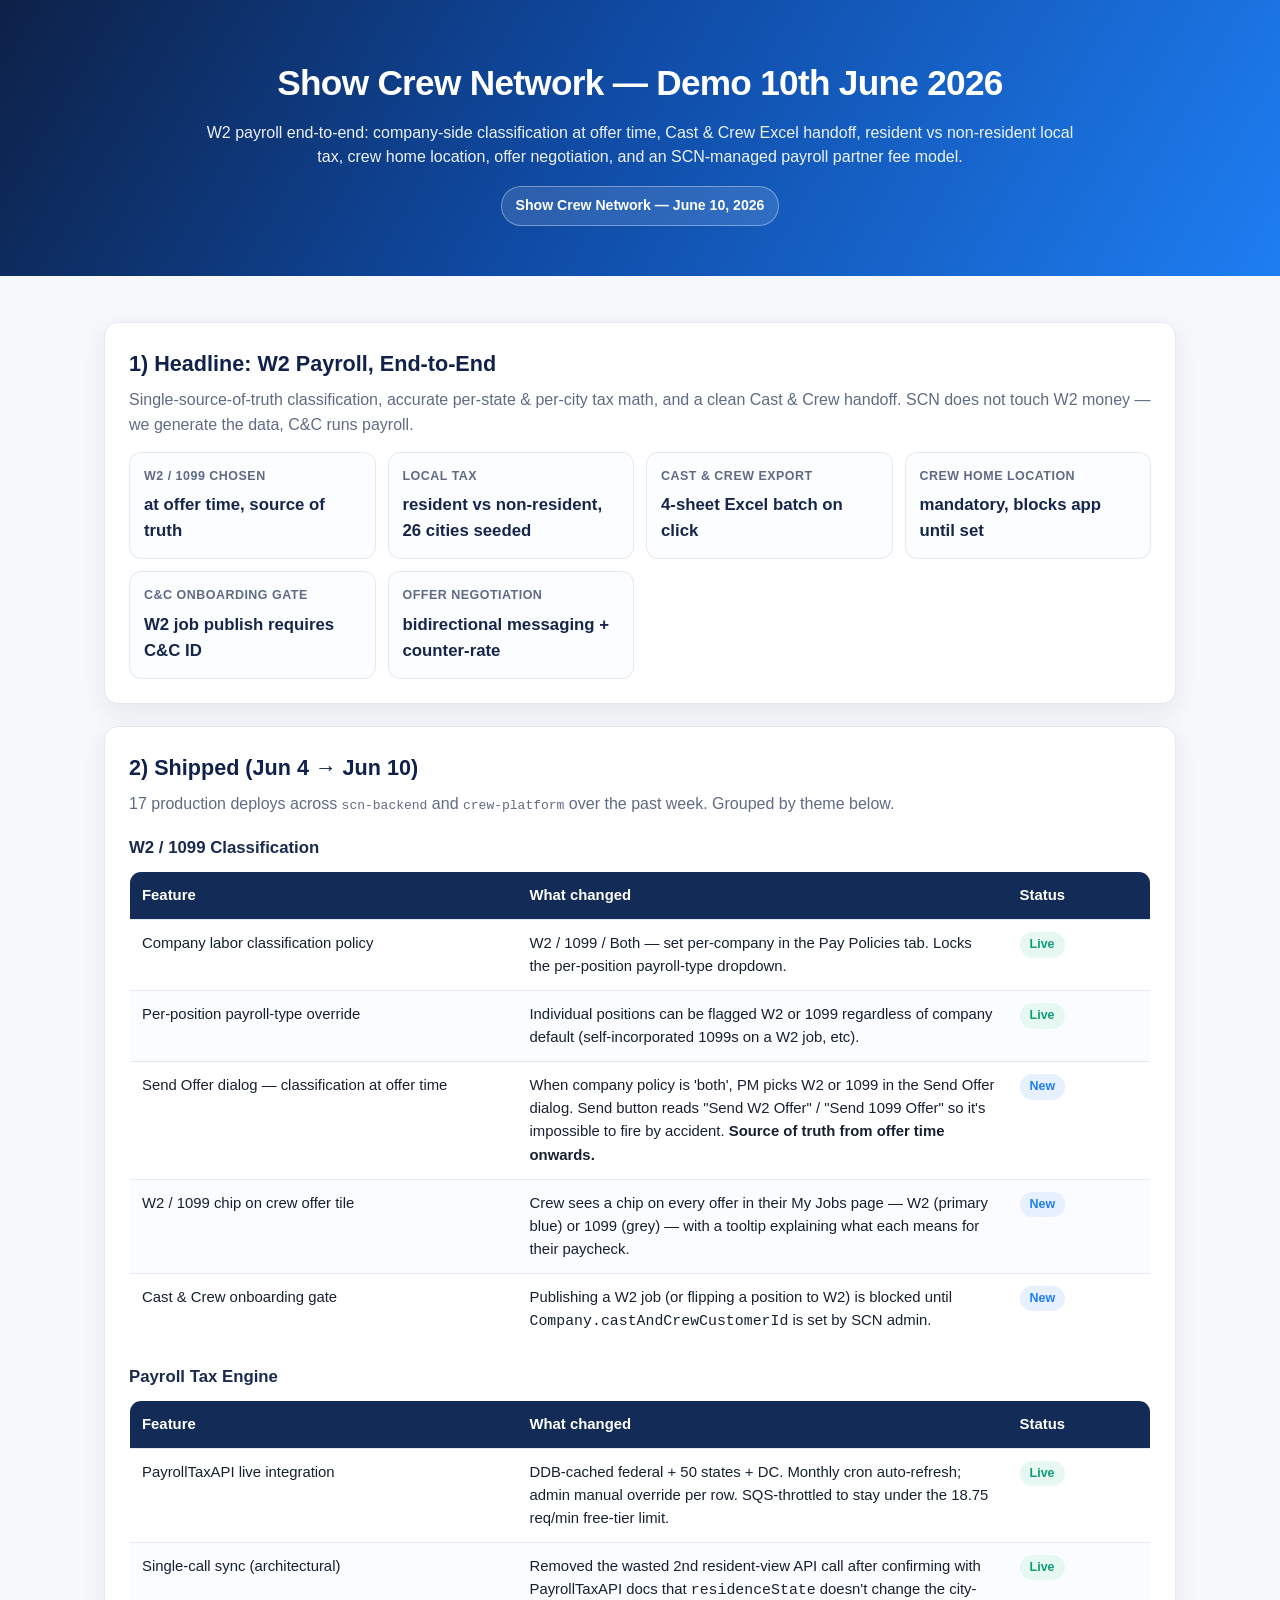
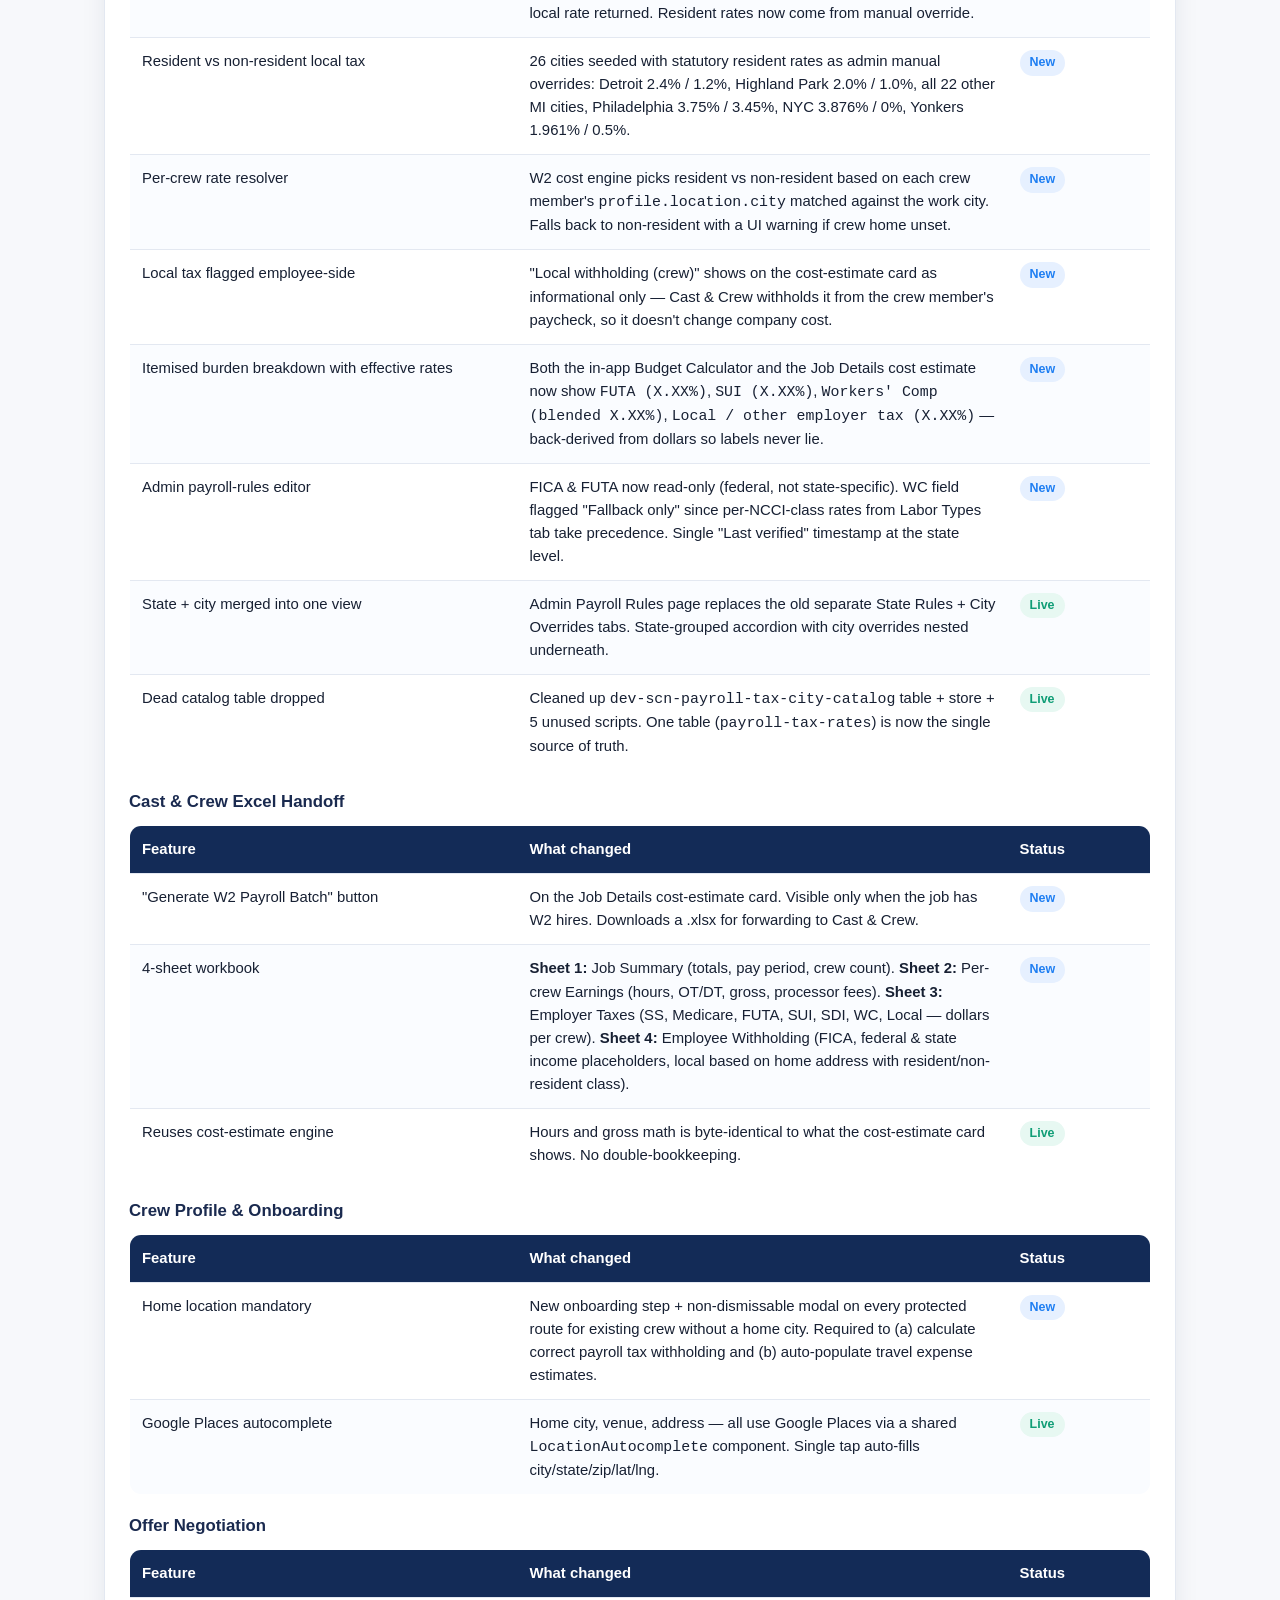
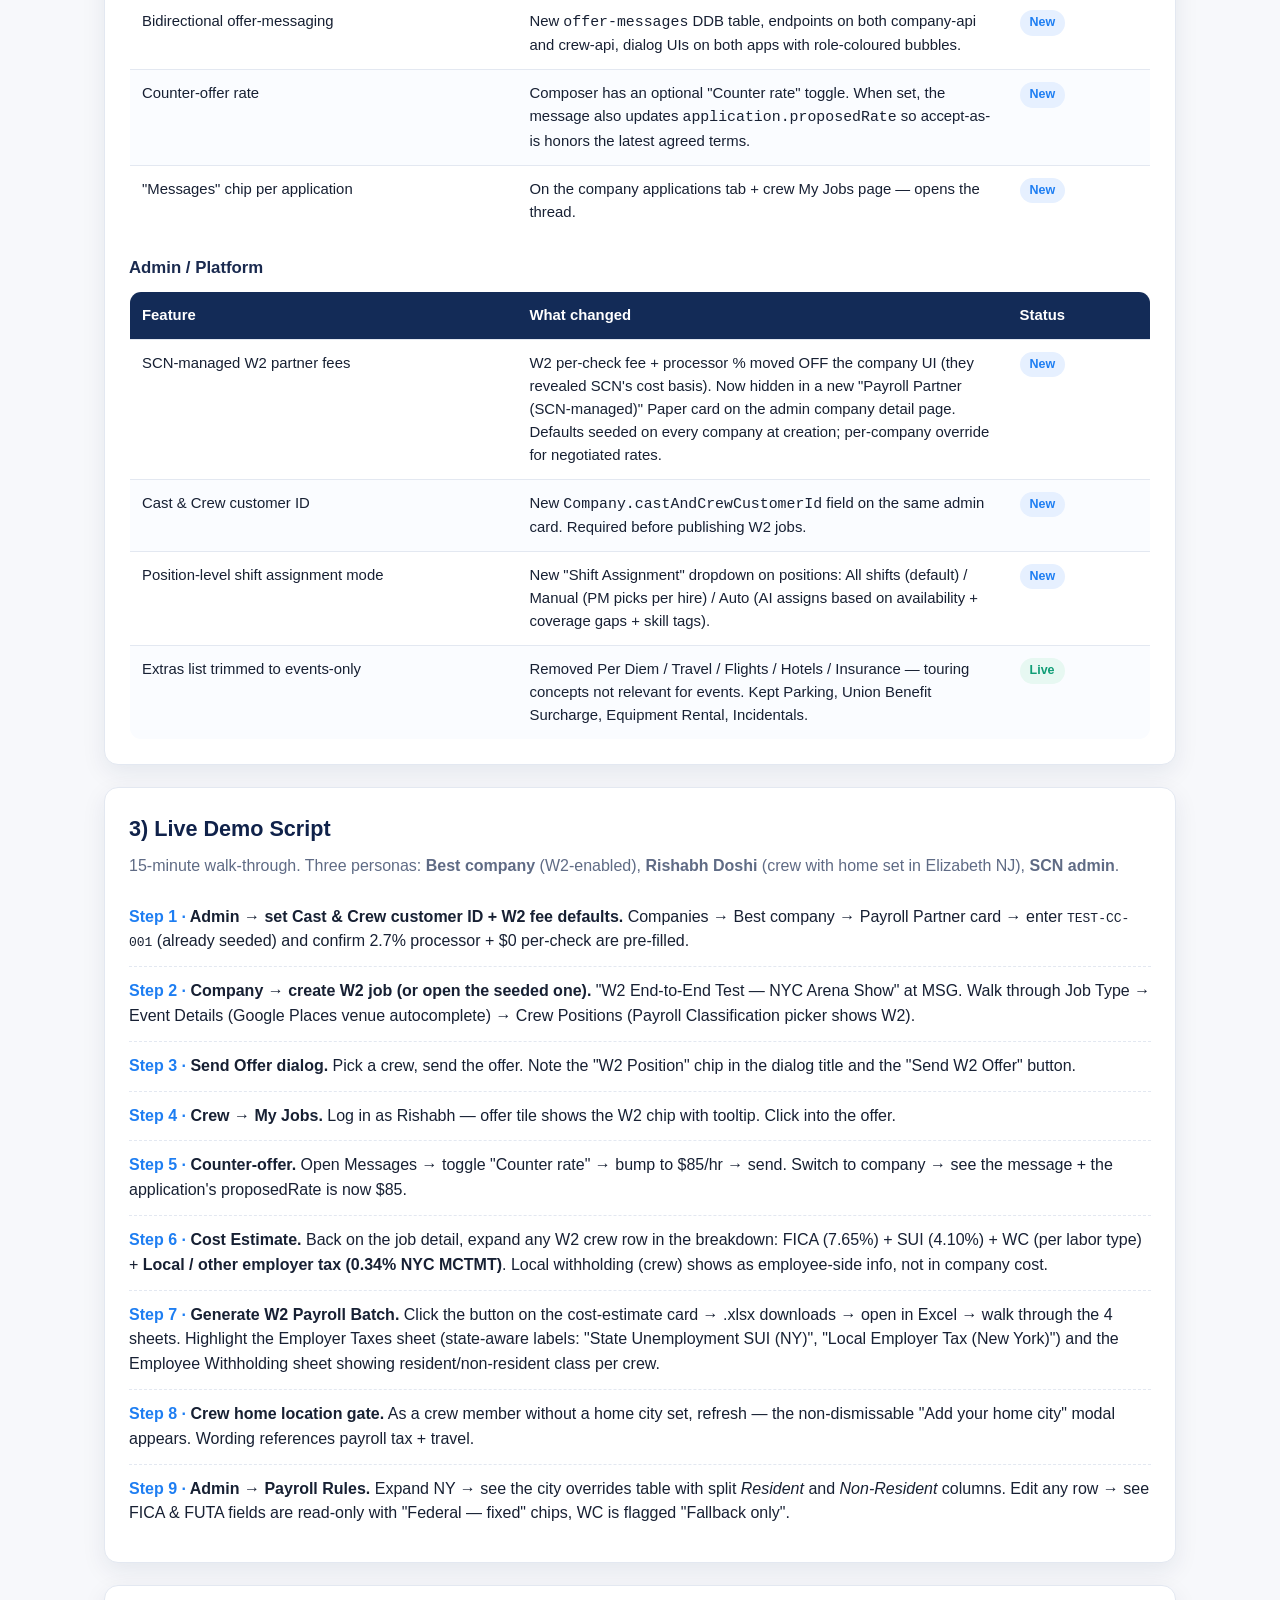
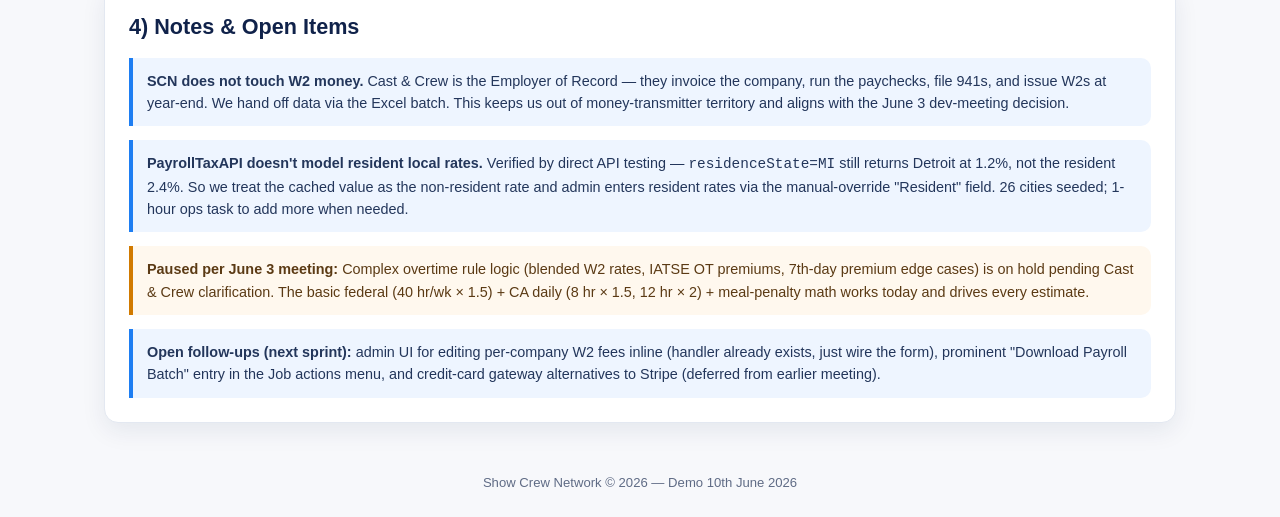
==== commit f4ed1a0c: "Update index.html" ====
--- a/index.html
+++ b/index.html
@@ -3,7 +3,7 @@
 <head>
   <meta charset="UTF-8">
   <meta name="viewport" content="width=device-width, initial-scale=1.0">
-  <title>Weekly Demo Show Crew — 3 June 2026</title>
+  <title>Show Crew Network — Demo 10th June 2026</title>
   <style>
     :root {
       --bg: #f7f8fb;
@@ -14,16 +14,10 @@
       --brand-2: #1e7ef2;
       --ok: #0f9d76;
       --warn: #d17a00;
-      --purple: #5b21b6;
-      --purple-bg: #f3f0ff;
-      --green-bg: #e7f8f2;
-      --orange-bg: #fff5e8;
-      --blue-bg: #eaf2ff;
       --line: #e3e8f1;
       --shadow: 0 8px 24px rgba(16, 37, 72, 0.08);
       --radius: 14px;
     }
-
     * { box-sizing: border-box; margin: 0; padding: 0; }
     body {
       font-family: -apple-system, BlinkMacSystemFont, 'Segoe UI', Roboto, Arial, sans-serif;
@@ -31,7 +25,6 @@
       color: var(--text);
       line-height: 1.55;
     }
-
     .hero {
       background: linear-gradient(120deg, #0d2147 0%, #0f4aa3 45%, #1e7ef2 100%);
       color: #fff;
@@ -39,7 +32,7 @@
       text-align: center;
     }
     .hero h1 { font-size: 2.2rem; font-weight: 800; letter-spacing: -0.02em; }
-    .hero p { margin-top: 10px; opacity: 0.93; max-width: 860px; margin-left: auto; margin-right: auto; }
+    .hero p { margin-top: 10px; opacity: 0.93; max-width: 880px; margin-left: auto; margin-right: auto; }
     .meta {
       margin-top: 16px;
       display: inline-block;
@@ -50,7 +43,6 @@
       font-size: 0.88rem;
       font-weight: 600;
     }
-
     .wrap { max-width: 1120px; margin: 0 auto; padding: 24px; }
     section { margin-top: 22px; }
 
@@ -61,52 +53,29 @@
       box-shadow: var(--shadow);
       padding: 24px;
     }
-
     h2 { font-size: 1.35rem; margin-bottom: 8px; color: #10224a; }
-    .sub { color: var(--muted); margin-bottom: 18px; }
+    h3 { font-size: 1.05rem; margin-top: 18px; margin-bottom: 8px; color: #1a2a4f; }
+    p.sub { color: var(--muted); margin-bottom: 14px; }
 
     .kpi-grid {
       display: grid;
       grid-template-columns: repeat(auto-fit, minmax(220px, 1fr));
-      gap: 14px;
+      gap: 12px;
+      margin-top: 12px;
     }
     .kpi {
       border: 1px solid var(--line);
       border-radius: 12px;
-      padding: 16px;
-      background: #fbfcff;
-    }
-    .kpi .label { color: var(--muted); font-size: 0.8rem; text-transform: uppercase; letter-spacing: 0.04em; }
-    .kpi .value { font-size: 1.1rem; font-weight: 700; margin-top: 6px; }
-
-    .flow-grid {
-      display: grid;
-      grid-template-columns: repeat(auto-fit, minmax(300px, 1fr));
-      gap: 14px;
-    }
-    .flow {
-      border: 1px solid var(--line);
-      border-radius: 12px;
-      padding: 18px;
-      background: #fff;
-    }
-    .flow h3 { font-size: 1.05rem; margin-bottom: 8px; color: #10224a; }
-    .flow ul { padding-left: 20px; color: #2a3550; font-size: 0.92rem; }
-    .flow li { margin-bottom: 6px; }
-
-    .status {
-      display: inline-block;
-      margin-left: 8px;
-      padding: 2px 9px;
-      border-radius: 999px;
-      font-size: 0.72rem;
-      font-weight: 700;
-      vertical-align: middle;
-    }
-    .done { background: var(--green-bg); color: var(--ok); }
-    .inprogress { background: var(--orange-bg); color: var(--warn); }
-    .infra { background: var(--purple-bg); color: var(--purple); }
-    .core { background: var(--blue-bg); color: var(--brand); }
+      padding: 14px;
+      background: #fbfdff;
+    }
+    .kpi .label { font-size: 0.78rem; color: var(--muted); text-transform: uppercase; letter-spacing: 0.04em; font-weight: 700; }
+    .kpi .value { font-size: 1.05rem; font-weight: 700; margin-top: 6px; color: #16264a; }
+
+    .pill { display: inline-block; padding: 3px 10px; border-radius: 999px; font-size: 0.78rem; font-weight: 600; }
+    .done { background: #e7f8f2; color: var(--ok); }
+    .new { background: #e6f0ff; color: var(--brand-2); }
+    .focus { background: #fff5e8; color: var(--warn); }
 
     table {
       width: 100%;
@@ -114,53 +83,16 @@
       border: 1px solid var(--line);
       border-radius: 12px;
       overflow: hidden;
-      font-size: 0.92rem;
+      font-size: 0.93rem;
+      margin-top: 10px;
     }
     thead { background: #132b57; color: #fff; }
-    th, td { text-align: left; padding: 11px 12px; border-bottom: 1px solid var(--line); }
+    th, td { text-align: left; padding: 12px 12px; border-bottom: 1px solid var(--line); vertical-align: top; }
     tbody tr:last-child td { border-bottom: none; }
-    tbody tr:nth-child(even) { background: #fbfcff; }
-    a.src { color: var(--brand-2); text-decoration: none; word-break: break-all; }
-    a.src:hover { text-decoration: underline; }
-
-    .photo-grid {
-      display: grid;
-      grid-template-columns: repeat(auto-fit, minmax(280px, 1fr));
-      gap: 14px;
-      margin-top: 14px;
-    }
-    .shot {
-      border: 1px solid var(--line);
-      border-radius: 12px;
-      background: #f9fbff;
-      overflow: hidden;
-    }
-    .shot img {
-      width: 100%;
-      height: 200px;
-      object-fit: cover;
-      display: block;
-      border-bottom: 1px solid var(--line);
-      background: #eaf0fa;
-    }
-    .shot .ph {
-      height: 200px;
-      display: flex;
-      align-items: center;
-      justify-content: center;
-      color: #7b8aa8;
-      font-size: 0.86rem;
-      text-align: center;
-      padding: 12px;
-      border-bottom: 1px solid var(--line);
-      border: 2px dashed #b3c0d9;
-    }
-    .shot .cap {
-      padding: 10px 12px;
-      font-size: 0.84rem;
-      color: #384760;
-      background: #fff;
-    }
+    tbody tr:nth-child(even) td { background: #fafcff; }
+
+    ul.tight { padding-left: 22px; margin: 6px 0 0; }
+    ul.tight li { margin: 4px 0; }
 
     .note {
       margin-top: 14px;
@@ -171,15 +103,28 @@
       color: #23365b;
       font-size: 0.9rem;
     }
-
-    .pill-row { display: flex; flex-wrap: wrap; gap: 8px; margin-bottom: 14px; }
-    .pill {
-      font-size: 0.74rem; font-weight: 700; letter-spacing: 0.04em;
-      padding: 4px 10px; border-radius: 999px;
-      background: #eaf2ff; color: var(--brand);
-    }
-
-    code, .mono { font-family: ui-monospace, 'SF Mono', Menlo, Consolas, monospace; font-size: 0.88em; background: #f0f3f9; padding: 1px 6px; border-radius: 4px; }
+    .warn-note {
+      margin-top: 14px;
+      padding: 12px 14px;
+      border-left: 4px solid var(--warn);
+      background: #fff8ee;
+      border-radius: 0 10px 10px 0;
+      color: #5b3a14;
+      font-size: 0.9rem;
+    }
+
+    .demo-step {
+      counter-increment: step;
+      padding: 12px 0;
+      border-bottom: 1px dashed var(--line);
+    }
+    .demo-step:last-child { border-bottom: none; }
+    .demo-step::before {
+      content: "Step " counter(step) " · ";
+      color: var(--brand-2);
+      font-weight: 700;
+    }
+    .demo-script { counter-reset: step; }
 
     .footer {
       text-align: center;
@@ -188,19 +133,6 @@
       padding: 26px 16px 36px;
     }
 
-    .section-label {
-      display: flex;
-      align-items: center;
-      gap: 10px;
-      font-size: 0.74rem;
-      font-weight: 800;
-      letter-spacing: 0.14em;
-      text-transform: uppercase;
-      color: var(--brand);
-      margin: 30px 0 12px;
-    }
-    .section-label::after { content: ''; flex: 1; height: 1px; background: var(--line); }
-
     @media (max-width: 768px) {
       .hero h1 { font-size: 1.7rem; }
       .wrap { padding: 14px; }
@@ -210,404 +142,139 @@
 </head>
 <body>
   <header class="hero">
-    <h1>Weekly Demo Show Crew — 3 June 2026</h1>
-    <p>W2 Employer Cost Calculator with state-rules engine, Tour multi-city support, Call Sheet copy &amp; paste workflow, Shift grouping for calls, plus the admin tooling and weekly drift cron that keeps tax rates honest.</p>
-    <div class="meta">Show Crew Network — June 3, 2026</div>
+    <h1>Show Crew Network — Demo 10th June 2026</h1>
+    <p>W2 payroll end-to-end: company-side classification at offer time, Cast &amp; Crew Excel handoff, resident vs non-resident local tax, crew home location, offer negotiation, and an SCN-managed payroll partner fee model.</p>
+    <div class="meta">Show Crew Network &mdash; June 10, 2026</div>
   </header>
 
   <main class="wrap">
 
-    <!-- ───────────────────────── 1. SUMMARY ───────────────────────── -->
-    <section class="card">
-      <h2>This week, at a glance</h2>
-      <p class="sub">Four customer-facing shipments plus the admin/operations layer behind them.</p>
+    <!-- ─────────────────────────────────────────────────────────── -->
+    <section class="card">
+      <h2>1) Headline: W2 Payroll, End-to-End</h2>
+      <p class="sub">Single-source-of-truth classification, accurate per-state &amp; per-city tax math, and a clean Cast &amp; Crew handoff. SCN does not touch W2 money — we generate the data, C&amp;C runs payroll.</p>
       <div class="kpi-grid">
-        <div class="kpi">
-          <div class="label">W2 Cost Calculator</div>
-          <div class="value">Per-state burden + per-position WC</div>
-        </div>
-        <div class="kpi">
-          <div class="label">Tour Multi-City</div>
-          <div class="value">Stops with venue + travel-day gaps</div>
-        </div>
-        <div class="kpi">
-          <div class="label">Call Sheet Paste</div>
-          <div class="value">CSV in / CSV out, diff preview</div>
-        </div>
-        <div class="kpi">
-          <div class="label">Shift Grouping</div>
-          <div class="value">Calls collapse by day &amp; window</div>
-        </div>
-        <div class="kpi">
-          <div class="label">State-Rules Cron</div>
-          <div class="value">Weekly drift detection, IRS + state DOLs</div>
-        </div>
-        <div class="kpi">
-          <div class="label">Admin Tooling</div>
-          <div class="value">Labor Types, Skills, State Rules CRUD</div>
-        </div>
-      </div>
-    </section>
-
-    <!-- ───────────────────────── 2. W2 CALCULATOR ───────────────────────── -->
-    <div class="section-label">1 · W2 Employer Cost Calculator</div>
-    <section class="card">
-      <div class="pill-row">
-        <span class="pill">Budget Calculator</span>
-        <span class="pill">Job Details cost card</span>
-        <span class="pill">State-aware</span>
-        <span class="pill">Per-position labor type</span>
-      </div>
-      <h2>What it does <span class="status done">Shipped</span></h2>
-      <p class="sub">Production managers now see what a job <em>actually</em> costs the company once W2 employer burden is added on top of crew wages — broken down per state, per position, and per labor type.</p>
-
-      <div class="flow-grid">
-        <div class="flow">
-          <h3>Per-position cost tile</h3>
-          <ul>
-            <li>Each crew position renders its own collapsible "Show cost breakdown" section</li>
-            <li>Gross wages, Workers' Comp (rate % + labor type), other employer burden, position subtotal</li>
-            <li>W2 rows hidden automatically for 1099 contractor positions</li>
-          </ul>
-        </div>
-        <div class="flow">
-          <h3>Itemised W2 burden</h3>
-          <ul>
-            <li>FICA, FUTA, SUTA, Workers' Comp, State Disability, Payroll Processing — each line shows its own rate and dollar amount</li>
-            <li>Effective Burden % rolls up the components into the headline rate the company sees</li>
-            <li>Blended WC% shown when positions have different labor types on the same job</li>
-          </ul>
-        </div>
-        <div class="flow">
-          <h3>State-aware</h3>
-          <ul>
-            <li>Reads admin-managed rates from DynamoDB first, falls back to legacy hardcoded defaults if the state isn't seeded yet</li>
-            <li>UI surfaces "rates as of YYYY-MM-DD (admin-managed)" vs "(legacy default)" for transparency</li>
-            <li>Hidden on tour jobs (tour cost model is per-stop, not per-call)</li>
-          </ul>
-        </div>
-      </div>
-
-      <h2 style="margin-top: 22px;">W2 Burden Components &mdash; Sources</h2>
-      <p class="sub">Every component the calculator uses, with the authoritative public source we pull from. All URLs below are agency-published; the weekly drift cron checks the federal &amp; primary state pages automatically.</p>
-      <table>
-        <thead>
-          <tr>
-            <th style="width:22%">Component</th>
-            <th style="width:12%">Typical Rate</th>
-            <th style="width:30%">Wage Base / Notes</th>
-            <th>Authoritative Source</th>
-          </tr>
-        </thead>
-        <tbody>
-          <tr>
-            <td>FICA — Social Security</td>
-            <td>6.2% (employer)</td>
-            <td>Up to $176,100 wage base (2025)</td>
-            <td><a class="src" href="https://www.ssa.gov/oact/cola/cbb.html" target="_blank" rel="noopener">SSA — Contribution &amp; Benefit Base</a></td>
-          </tr>
-          <tr>
-            <td>FICA — Medicare</td>
-            <td>1.45% (employer)</td>
-            <td>No wage cap. Employee pays extra 0.9% above $200K — employer does NOT match</td>
-            <td><a class="src" href="https://www.irs.gov/taxtopics/tc751" target="_blank" rel="noopener">IRS — Topic 751</a></td>
-          </tr>
-          <tr>
-            <td>FUTA</td>
-            <td>0.6% effective</td>
-            <td>First $7,000 of wages. Statutory 6.0% − 5.4% state credit</td>
-            <td><a class="src" href="https://www.irs.gov/publications/p15" target="_blank" rel="noopener">IRS Publication 15 (Circular E)</a></td>
-          </tr>
-          <tr>
-            <td>SUTA — California (new employer)</td>
-            <td>3.4%</td>
-            <td>First $7,000 wage base. Established employers 1.5%–6.2%</td>
-            <td><a class="src" href="https://edd.ca.gov/en/payroll_taxes/rates_and_withholding/" target="_blank" rel="noopener">CA EDD — Payroll Tax Rates</a></td>
-          </tr>
-          <tr>
-            <td>SUTA — New York (new employer)</td>
-            <td>4.025%</td>
-            <td>Normal 3.4% + Re-employment 0.075% + Subsidiary. First $12,800 wage base</td>
-            <td><a class="src" href="https://dol.ny.gov/unemployment-insurance-rate-information" target="_blank" rel="noopener">NY DOL — UI Rate Information</a></td>
-          </tr>
-          <tr>
-            <td>SUTA — Illinois (new employer)</td>
-            <td>3.95%</td>
-            <td>First $13,916 wage base. Published in EA-50 PDF</td>
-            <td><a class="src" href="https://ides.illinois.gov/employer-resources/taxes-reporting.html" target="_blank" rel="noopener">IL IDES — Employer Tax Info</a></td>
-          </tr>
-          <tr>
-            <td>SUTA — Texas (new employer)</td>
-            <td>2.7%</td>
-            <td>First $9,000 wage base</td>
-            <td><a class="src" href="https://www.twc.texas.gov/programs/unemployment-tax/your-tax-rates" target="_blank" rel="noopener">TX Workforce — UI Tax Rates</a></td>
-          </tr>
-          <tr>
-            <td>Workers' Comp — Stagehand</td>
-            <td>1.50%–5.50%</td>
-            <td>NCCI Class 9156 / 9079 (theatrical &amp; broadcast). State-filed rates</td>
-            <td><a class="src" href="https://www.ncci.com/Pages/default.aspx" target="_blank" rel="noopener">NCCI — Class Code Lookup</a></td>
-          </tr>
-          <tr>
-            <td>Workers' Comp — Rigging / High-risk</td>
-            <td>4.50%–7.00%</td>
-            <td>NCCI Class 9534 (rigging) / 5403 (carpentry-related)</td>
-            <td><a class="src" href="https://www.ncci.com/Articles/Pages/Insights-Class-Code-Search.aspx" target="_blank" rel="noopener">NCCI Class Code Manual</a></td>
-          </tr>
-          <tr>
-            <td>CA State Disability (SDI)</td>
-            <td>1.2%</td>
-            <td>2025 rate. Employee-paid in CA — listed for completeness, does not hit our employer burden</td>
-            <td><a class="src" href="https://edd.ca.gov/en/payroll_taxes/rates_and_withholding/" target="_blank" rel="noopener">CA EDD — SDI Rate History</a></td>
-          </tr>
-          <tr>
-            <td>NJ Temporary Disability (TDB)</td>
-            <td>0.0%–0.50%</td>
-            <td>2025 employer rate (experience-rated). First $43,300 wage base</td>
-            <td><a class="src" href="https://www.nj.gov/labor/ea/employer-services/rate-info/" target="_blank" rel="noopener">NJ DOL — Employer Contribution Rates</a></td>
-          </tr>
-          <tr>
-            <td>NY Paid Family Leave</td>
-            <td>0.388%</td>
-            <td>Employee-paid via payroll deduction; employer remits</td>
-            <td><a class="src" href="https://paidfamilyleave.ny.gov/cost" target="_blank" rel="noopener">NY State PFL — Cost &amp; Deductions</a></td>
-          </tr>
-          <tr>
-            <td>Payroll Processing Fee</td>
-            <td>0.5%–1.0%</td>
-            <td>Cast &amp; Crew / partner pricing — varies by contract. Not a statutory cost</td>
-            <td><a class="src" href="https://www.castandcrew.com/" target="_blank" rel="noopener">Cast &amp; Crew Entertainment Services</a></td>
-          </tr>
-        </tbody>
-      </table>
-
-      <h2 style="margin-top: 22px;">Aggregate W2 Burden by State (illustrative)</h2>
-      <table>
-        <thead>
-          <tr>
-            <th>State</th>
-            <th>FICA</th>
-            <th>FUTA</th>
-            <th>SUTA</th>
-            <th>WC (stagehand avg)</th>
-            <th>Total Burden</th>
-          </tr>
-        </thead>
-        <tbody>
-          <tr><td>California</td><td>7.65%</td><td>0.6%</td><td>3.4%</td><td>~3.5%</td><td><strong>~15.2%</strong></td></tr>
-          <tr><td>New York</td><td>7.65%</td><td>0.6%</td><td>4.0%</td><td>~4.0%</td><td><strong>~16.3%</strong></td></tr>
-          <tr><td>Texas</td><td>7.65%</td><td>0.6%</td><td>2.7%</td><td>~2.5%</td><td><strong>~13.5%</strong></td></tr>
-          <tr><td>Illinois</td><td>7.65%</td><td>0.6%</td><td>3.95%</td><td>~3.0%</td><td><strong>~15.2%</strong></td></tr>
-          <tr><td>Federal default (state unknown)</td><td>7.65%</td><td>0.6%</td><td>~4.5%</td><td>~5.0%</td><td><strong>~18.0%</strong></td></tr>
-        </tbody>
-      </table>
-
+        <div class="kpi"><div class="label">W2 / 1099 chosen</div><div class="value">at offer time, source of truth</div></div>
+        <div class="kpi"><div class="label">Local tax</div><div class="value">resident vs non-resident, 26 cities seeded</div></div>
+        <div class="kpi"><div class="label">Cast &amp; Crew export</div><div class="value">4-sheet Excel batch on click</div></div>
+        <div class="kpi"><div class="label">Crew home location</div><div class="value">mandatory, blocks app until set</div></div>
+        <div class="kpi"><div class="label">C&amp;C onboarding gate</div><div class="value">W2 job publish requires C&amp;C ID</div></div>
+        <div class="kpi"><div class="label">Offer negotiation</div><div class="value">bidirectional messaging + counter-rate</div></div>
+      </div>
+    </section>
+
+    <!-- ─────────────────────────────────────────────────────────── -->
+    <section class="card">
+      <h2>2) Shipped (Jun 4 → Jun 10)</h2>
+      <p class="sub">17 production deploys across <code>scn-backend</code> and <code>crew-platform</code> over the past week. Grouped by theme below.</p>
+
+      <h3>W2 / 1099 Classification</h3>
+      <table>
+        <thead><tr><th style="width:38%">Feature</th><th>What changed</th><th style="width:14%">Status</th></tr></thead>
+        <tbody>
+          <tr><td>Company labor classification policy</td><td>W2 / 1099 / Both — set per-company in the Pay Policies tab. Locks the per-position payroll-type dropdown.</td><td><span class="pill done">Live</span></td></tr>
+          <tr><td>Per-position payroll-type override</td><td>Individual positions can be flagged W2 or 1099 regardless of company default (self-incorporated 1099s on a W2 job, etc).</td><td><span class="pill done">Live</span></td></tr>
+          <tr><td>Send Offer dialog — classification at offer time</td><td>When company policy is 'both', PM picks W2 or 1099 in the Send Offer dialog. Send button reads "Send W2 Offer" / "Send 1099 Offer" so it's impossible to fire by accident. <strong>Source of truth from offer time onwards.</strong></td><td><span class="pill new">New</span></td></tr>
+          <tr><td>W2 / 1099 chip on crew offer tile</td><td>Crew sees a chip on every offer in their My Jobs page — W2 (primary blue) or 1099 (grey) — with a tooltip explaining what each means for their paycheck.</td><td><span class="pill new">New</span></td></tr>
+          <tr><td>Cast &amp; Crew onboarding gate</td><td>Publishing a W2 job (or flipping a position to W2) is blocked until <code>Company.castAndCrewCustomerId</code> is set by SCN admin.</td><td><span class="pill new">New</span></td></tr>
+        </tbody>
+      </table>
+
+      <h3>Payroll Tax Engine</h3>
+      <table>
+        <thead><tr><th style="width:38%">Feature</th><th>What changed</th><th style="width:14%">Status</th></tr></thead>
+        <tbody>
+          <tr><td>PayrollTaxAPI live integration</td><td>DDB-cached federal + 50 states + DC. Monthly cron auto-refresh; admin manual override per row. SQS-throttled to stay under the 18.75 req/min free-tier limit.</td><td><span class="pill done">Live</span></td></tr>
+          <tr><td>Single-call sync (architectural)</td><td>Removed the wasted 2nd resident-view API call after confirming with PayrollTaxAPI docs that <code>residenceState</code> doesn't change the city-local rate returned. Resident rates now come from manual override.</td><td><span class="pill done">Live</span></td></tr>
+          <tr><td>Resident vs non-resident local tax</td><td>26 cities seeded with statutory resident rates as admin manual overrides: Detroit 2.4% / 1.2%, Highland Park 2.0% / 1.0%, all 22 other MI cities, Philadelphia 3.75% / 3.45%, NYC 3.876% / 0%, Yonkers 1.961% / 0.5%.</td><td><span class="pill new">New</span></td></tr>
+          <tr><td>Per-crew rate resolver</td><td>W2 cost engine picks resident vs non-resident based on each crew member's <code>profile.location.city</code> matched against the work city. Falls back to non-resident with a UI warning if crew home unset.</td><td><span class="pill new">New</span></td></tr>
+          <tr><td>Local tax flagged employee-side</td><td>"Local withholding (crew)" shows on the cost-estimate card as informational only — Cast &amp; Crew withholds it from the crew member's paycheck, so it doesn't change company cost.</td><td><span class="pill new">New</span></td></tr>
+          <tr><td>Itemised burden breakdown with effective rates</td><td>Both the in-app Budget Calculator and the Job Details cost estimate now show <code>FUTA (X.XX%)</code>, <code>SUI (X.XX%)</code>, <code>Workers' Comp (blended X.XX%)</code>, <code>Local / other employer tax (X.XX%)</code> — back-derived from dollars so labels never lie.</td><td><span class="pill new">New</span></td></tr>
+          <tr><td>Admin payroll-rules editor</td><td>FICA &amp; FUTA now read-only (federal, not state-specific). WC field flagged "Fallback only" since per-NCCI-class rates from Labor Types tab take precedence. Single "Last verified" timestamp at the state level.</td><td><span class="pill new">New</span></td></tr>
+          <tr><td>State + city merged into one view</td><td>Admin Payroll Rules page replaces the old separate State Rules + City Overrides tabs. State-grouped accordion with city overrides nested underneath.</td><td><span class="pill done">Live</span></td></tr>
+          <tr><td>Dead catalog table dropped</td><td>Cleaned up <code>dev-scn-payroll-tax-city-catalog</code> table + store + 5 unused scripts. One table (<code>payroll-tax-rates</code>) is now the single source of truth.</td><td><span class="pill done">Live</span></td></tr>
+        </tbody>
+      </table>
+
+      <h3>Cast &amp; Crew Excel Handoff</h3>
+      <table>
+        <thead><tr><th style="width:38%">Feature</th><th>What changed</th><th style="width:14%">Status</th></tr></thead>
+        <tbody>
+          <tr><td>"Generate W2 Payroll Batch" button</td><td>On the Job Details cost-estimate card. Visible only when the job has W2 hires. Downloads a .xlsx for forwarding to Cast &amp; Crew.</td><td><span class="pill new">New</span></td></tr>
+          <tr><td>4-sheet workbook</td><td><strong>Sheet 1:</strong> Job Summary (totals, pay period, crew count). <strong>Sheet 2:</strong> Per-crew Earnings (hours, OT/DT, gross, processor fees). <strong>Sheet 3:</strong> Employer Taxes (SS, Medicare, FUTA, SUI, SDI, WC, Local — dollars per crew). <strong>Sheet 4:</strong> Employee Withholding (FICA, federal &amp; state income placeholders, local based on home address with resident/non-resident class).</td><td><span class="pill new">New</span></td></tr>
+          <tr><td>Reuses cost-estimate engine</td><td>Hours and gross math is byte-identical to what the cost-estimate card shows. No double-bookkeeping.</td><td><span class="pill done">Live</span></td></tr>
+        </tbody>
+      </table>
+
+      <h3>Crew Profile &amp; Onboarding</h3>
+      <table>
+        <thead><tr><th style="width:38%">Feature</th><th>What changed</th><th style="width:14%">Status</th></tr></thead>
+        <tbody>
+          <tr><td>Home location mandatory</td><td>New onboarding step + non-dismissable modal on every protected route for existing crew without a home city. Required to (a) calculate correct payroll tax withholding and (b) auto-populate travel expense estimates.</td><td><span class="pill new">New</span></td></tr>
+          <tr><td>Google Places autocomplete</td><td>Home city, venue, address — all use Google Places via a shared <code>LocationAutocomplete</code> component. Single tap auto-fills city/state/zip/lat/lng.</td><td><span class="pill done">Live</span></td></tr>
+        </tbody>
+      </table>
+
+      <h3>Offer Negotiation</h3>
+      <table>
+        <thead><tr><th style="width:38%">Feature</th><th>What changed</th><th style="width:14%">Status</th></tr></thead>
+        <tbody>
+          <tr><td>Bidirectional offer-messaging</td><td>New <code>offer-messages</code> DDB table, endpoints on both company-api and crew-api, dialog UIs on both apps with role-coloured bubbles.</td><td><span class="pill new">New</span></td></tr>
+          <tr><td>Counter-offer rate</td><td>Composer has an optional "Counter rate" toggle. When set, the message also updates <code>application.proposedRate</code> so accept-as-is honors the latest agreed terms.</td><td><span class="pill new">New</span></td></tr>
+          <tr><td>"Messages" chip per application</td><td>On the company applications tab + crew My Jobs page — opens the thread.</td><td><span class="pill new">New</span></td></tr>
+        </tbody>
+      </table>
+
+      <h3>Admin / Platform</h3>
+      <table>
+        <thead><tr><th style="width:38%">Feature</th><th>What changed</th><th style="width:14%">Status</th></tr></thead>
+        <tbody>
+          <tr><td>SCN-managed W2 partner fees</td><td>W2 per-check fee + processor % moved OFF the company UI (they revealed SCN's cost basis). Now hidden in a new "Payroll Partner (SCN-managed)" Paper card on the admin company detail page. Defaults seeded on every company at creation; per-company override for negotiated rates.</td><td><span class="pill new">New</span></td></tr>
+          <tr><td>Cast &amp; Crew customer ID</td><td>New <code>Company.castAndCrewCustomerId</code> field on the same admin card. Required before publishing W2 jobs.</td><td><span class="pill new">New</span></td></tr>
+          <tr><td>Position-level shift assignment mode</td><td>New "Shift Assignment" dropdown on positions: All shifts (default) / Manual (PM picks per hire) / Auto (AI assigns based on availability + coverage gaps + skill tags).</td><td><span class="pill new">New</span></td></tr>
+          <tr><td>Extras list trimmed to events-only</td><td>Removed Per Diem / Travel / Flights / Hotels / Insurance — touring concepts not relevant for events. Kept Parking, Union Benefit Surcharge, Equipment Rental, Incidentals.</td><td><span class="pill done">Live</span></td></tr>
+        </tbody>
+      </table>
+    </section>
+
+    <!-- ─────────────────────────────────────────────────────────── -->
+    <section class="card">
+      <h2>3) Live Demo Script</h2>
+      <p class="sub">15-minute walk-through. Three personas: <strong>Best company</strong> (W2-enabled), <strong>Rishabh Doshi</strong> (crew with home set in Elizabeth NJ), <strong>SCN admin</strong>.</p>
+      <div class="demo-script">
+        <div class="demo-step"><strong>Admin → set Cast &amp; Crew customer ID + W2 fee defaults.</strong> Companies → Best company → Payroll Partner card → enter <code>TEST-CC-001</code> (already seeded) and confirm 2.7% processor + $0 per-check are pre-filled.</div>
+        <div class="demo-step"><strong>Company → create W2 job (or open the seeded one).</strong> "W2 End-to-End Test — NYC Arena Show" at MSG. Walk through Job Type → Event Details (Google Places venue autocomplete) → Crew Positions (Payroll Classification picker shows W2).</div>
+        <div class="demo-step"><strong>Send Offer dialog.</strong> Pick a crew, send the offer. Note the "W2 Position" chip in the dialog title and the "Send W2 Offer" button.</div>
+        <div class="demo-step"><strong>Crew → My Jobs.</strong> Log in as Rishabh — offer tile shows the W2 chip with tooltip. Click into the offer.</div>
+        <div class="demo-step"><strong>Counter-offer.</strong> Open Messages → toggle "Counter rate" → bump to $85/hr → send. Switch to company → see the message + the application's proposedRate is now $85.</div>
+        <div class="demo-step"><strong>Cost Estimate.</strong> Back on the job detail, expand any W2 crew row in the breakdown: FICA (7.65%) + SUI (4.10%) + WC (per labor type) + <strong>Local / other employer tax (0.34% NYC MCTMT)</strong>. Local withholding (crew) shows as employee-side info, not in company cost.</div>
+        <div class="demo-step"><strong>Generate W2 Payroll Batch.</strong> Click the button on the cost-estimate card → .xlsx downloads → open in Excel → walk through the 4 sheets. Highlight the Employer Taxes sheet (state-aware labels: "State Unemployment SUI (NY)", "Local Employer Tax (New York)") and the Employee Withholding sheet showing resident/non-resident class per crew.</div>
+        <div class="demo-step"><strong>Crew home location gate.</strong> As a crew member without a home city set, refresh — the non-dismissable "Add your home city" modal appears. Wording references payroll tax + travel.</div>
+        <div class="demo-step"><strong>Admin → Payroll Rules.</strong> Expand NY → see the city overrides table with split <em>Resident</em> and <em>Non-Resident</em> columns. Edit any row → see FICA &amp; FUTA fields are read-only with "Federal — fixed" chips, WC is flagged "Fallback only".</div>
+      </div>
+    </section>
+
+    <!-- ─────────────────────────────────────────────────────────── -->
+    <section class="card">
+      <h2>4) Notes &amp; Open Items</h2>
       <div class="note">
-        <strong>Note on OT &amp; DT:</strong> Overtime and Double-Time are <em>not</em> inside the burden % — they are inside the gross wages. The burden compounds <em>on top</em> of the already-OT-inflated gross, which is why a long day with heavy OT/DT moves the total cost line faster than the headline 18% suggests.
-      </div>
-    </section>
-
-    <!-- ───────────────────────── 3. ADMIN + CRON ───────────────────────── -->
-    <div class="section-label">2 · Admin tooling &amp; weekly drift cron</div>
-    <section class="card">
-      <div class="pill-row">
-        <span class="pill">Admin portal</span>
-        <span class="pill">EventBridge cron</span>
-        <span class="pill">Human-in-the-loop</span>
-      </div>
-      <h2>How the rates stay current <span class="status infra">Operations</span></h2>
-      <p class="sub">Tax rates are admin-managed in DynamoDB. A weekly cron compares our stored values against authoritative government pages and emails admins on drift — it never auto-updates.</p>
-
-      <div class="flow-grid">
-        <div class="flow">
-          <h3>Admin portal pages</h3>
-          <ul>
-            <li><strong>State Rules</strong> — per-state CRUD for FICA / FUTA / SUTA / WC / SDI / PFL components, with effective dates and source URLs</li>
-            <li><strong>Labor Types</strong> — 10 Workers' Comp buckets (Stagehand, Rigging, Driver, Production Management, etc.) with editable WC rates</li>
-            <li><strong>Skills</strong> — every skill mapped to one Labor Type, so each crew position auto-resolves its WC rate</li>
-          </ul>
-        </div>
-        <div class="flow">
-          <h3>Two-tier WC model</h3>
-          <ul>
-            <li><strong>State baseline</strong> — average stagehand-class WC % per state, used as fallback</li>
-            <li><strong>Labor-type override</strong> — per-position WC % wins when a Labor Type is mapped (Rigger 5.5% vs Coordinator 1.5%)</li>
-            <li>Same job, mixed positions → blended WC% shown to the customer</li>
-          </ul>
-        </div>
-        <div class="flow">
-          <h3>Weekly drift cron</h3>
-          <ul>
-            <li>Lambda <code>stateRulesSourceCheckCron</code>, schedule <code>cron(0 14 ? * MON *)</code> — every Monday 14:00 UTC</li>
-            <li>Fetches SSA, IRS, CA EDD, NY DOL pages; regex-extracts the published rate</li>
-            <li>Compares against DDB — drift ≥ 0.05 percentage points triggers an email to every active admin</li>
-            <li><strong>Never auto-updates</strong> — admin reviews the diff and explicitly approves the new rate</li>
-            <li>Per-source failures (page format change, network blip) surface in the alert email — don't block the rest of the run</li>
-          </ul>
-        </div>
-      </div>
-
-      <h2 style="margin-top: 22px;">Sources wired into the cron today</h2>
-      <table>
-        <thead>
-          <tr>
-            <th>Component</th>
-            <th>Coverage</th>
-            <th>Source</th>
-          </tr>
-        </thead>
-        <tbody>
-          <tr><td>FICA (Social Security half)</td><td>Federal — every state</td><td><a class="src" href="https://www.ssa.gov/oact/cola/cbb.html" target="_blank" rel="noopener">ssa.gov/oact/cola/cbb.html</a></td></tr>
-          <tr><td>FUTA</td><td>Federal — every state</td><td><a class="src" href="https://www.irs.gov/publications/p15" target="_blank" rel="noopener">irs.gov/publications/p15</a></td></tr>
-          <tr><td>SUTA (new-employer UI rate)</td><td>California only</td><td><a class="src" href="https://edd.ca.gov/en/payroll_taxes/rates_and_withholding/" target="_blank" rel="noopener">edd.ca.gov/en/payroll_taxes/rates_and_withholding/</a></td></tr>
-          <tr><td>SUTA (normal contribution rate)</td><td>New York only</td><td><a class="src" href="https://dol.ny.gov/unemployment-insurance-rate-information" target="_blank" rel="noopener">dol.ny.gov/unemployment-insurance-rate-information</a></td></tr>
-        </tbody>
-      </table>
-
+        <strong>SCN does not touch W2 money.</strong> Cast &amp; Crew is the Employer of Record — they invoice the company, run the paychecks, file 941s, and issue W2s at year-end. We hand off data via the Excel batch. This keeps us out of money-transmitter territory and aligns with the June 3 dev-meeting decision.
+      </div>
       <div class="note">
-        <strong>Roadmap (manual annual review for now):</strong> IL IDES (PDF-only, needs a PDF-aware extractor), NJ &amp; MA &amp; WA SUTA HTML pages, CA SDI, BLS workers'-comp industry averages. Tracked in <code>libs/stateRulesSources.ts</code>.
-      </div>
-    </section>
-
-    <!-- ───────────────────────── 4. TOUR MULTI-CITY ───────────────────────── -->
-    <div class="section-label">3 · Tour multi-city support</div>
-    <section class="card">
-      <div class="pill-row">
-        <span class="pill">Job wizard</span>
-        <span class="pill">Tour itinerary</span>
-        <span class="pill">Email + map</span>
-      </div>
-      <h2>Multi-stop tour jobs <span class="status done">Shipped</span></h2>
-      <p class="sub">Tour jobs are no longer modeled as a single start/end location — they're an ordered itinerary of stops, with per-stop venue and date.</p>
-
-      <div class="flow-grid">
-        <div class="flow">
-          <h3>Stop builder</h3>
-          <ul>
-            <li>Each tour stop has a venue (autocomplete), city, state, and date range</li>
-            <li>Chronological validation — stops must be ordered by date, overlaps flagged</li>
-            <li>Travel-day gap warning — if two stops are &lt; 1 day apart in distant cities, the wizard surfaces a heads-up</li>
-          </ul>
-        </div>
-        <div class="flow">
-          <h3>Crew-facing surfaces</h3>
-          <ul>
-            <li>Offer + invite emails now include the full tour itinerary as a readable list</li>
-            <li>Google Maps directions link (route across all stops in order) embedded in the email</li>
-            <li>Crew app tour cards render the itinerary instead of "City → City" only</li>
-          </ul>
-        </div>
-        <div class="flow">
-          <h3>Behind the scenes</h3>
-          <ul>
-            <li><code>job.tourStops[]</code> on the Job record; <code>startLocation</code>/<code>endLocation</code> auto-derived from first &amp; last stop</li>
-            <li>Backward-compatible — pre-existing tour jobs without <code>tourStops</code> still render the legacy route</li>
-            <li>Tour positions reference stop index when needed for per-leg crew assignment</li>
-          </ul>
-        </div>
-      </div>
-    </section>
-
-    <!-- ───────────────────────── 5. CALL SHEET PASTE ───────────────────────── -->
-    <div class="section-label">4 · Call sheet copy &amp; paste</div>
-    <section class="card">
-      <div class="pill-row">
-        <span class="pill">Call Schedule step</span>
-        <span class="pill">Bulk editor</span>
-        <span class="pill">CSV in / out</span>
-      </div>
-      <h2>Bulk edit calls without clicking 200 times <span class="status done">Shipped</span></h2>
-      <p class="sub">For a 50-position multi-day job, editing call times one cell at a time is brutal. The bulk editor lets PMs round-trip the entire call schedule through Excel/Sheets.</p>
-
-      <div class="flow-grid">
-        <div class="flow">
-          <h3>Export CSV</h3>
-          <ul>
-            <li>One row per call: <code>key, position, crew_needed, date, call_type, start_time, end_time, duration_hrs</code></li>
-            <li>Headers include timezone + valid call_type list as commented lines</li>
-            <li>Open in Excel/Sheets, edit anywhere, paste back</li>
-          </ul>
-        </div>
-        <div class="flow">
-          <h3>Paste + diff preview</h3>
-          <ul>
-            <li>Paste from clipboard → parser detects timezone + format mismatches</li>
-            <li>Diff preview shows only the cells that will change — no surprises on apply</li>
-            <li>Overnight calls (end &lt; start) auto-bump the end date by 1 day</li>
-            <li>"No changes detected" message when paste matches current in-memory form state</li>
-          </ul>
-        </div>
-        <div class="flow">
-          <h3>In-app bulk apply bar</h3>
-          <ul>
-            <li>Select N rows with checkboxes → apply bar slides up sticky at the bottom</li>
-            <li>Apply call type + start time + end time across the selection</li>
-            <li>Dates are intentionally <em>not</em> touched — bulk time-of-day changes across multi-day schedules without scrambling the calendar</li>
-            <li>OT flags built in: &gt; 10h amber, &gt; 14h red duration warnings inline</li>
-          </ul>
-        </div>
-      </div>
-    </section>
-
-    <!-- ───────────────────────── 6. CALL GROUPING ───────────────────────── -->
-    <div class="section-label">5 · Grouping calls into shifts</div>
-    <section class="card">
-      <div class="pill-row">
-        <span class="pill">Call Sheet tab</span>
-        <span class="pill">Groups panel</span>
-        <span class="pill">Replaces legacy Shifts</span>
-      </div>
-      <h2>Calls collapse by day &amp; window <span class="status done">Shipped</span></h2>
-      <p class="sub">Long jobs used to render as a wall of identical-looking calls. The new groups panel buckets calls into shifts so the PM and crew see "Day 2 morning load-in" instead of seventeen overlapping rows.</p>
-
-      <div class="flow-grid">
-        <div class="flow">
-          <h3>Auto-grouping rules</h3>
-          <ul>
-            <li>Calls on the same date with overlapping or adjacent windows collapse into one shift card</li>
-            <li>Different call types (load-in, show, strike) stay visually distinct inside the same shift</li>
-            <li>All times rendered in the job's configured timezone — no client-locale drift</li>
-          </ul>
-        </div>
-        <div class="flow">
-          <h3>What each group shows</h3>
-          <ul>
-            <li>Shift label (Day N · morning/afternoon/evening)</li>
-            <li>Roster: every crew member assigned to any call in the shift, with their per-call window</li>
-            <li>Crew with zero shift memberships render once at the bottom — layout only shifts when needed</li>
-          </ul>
-        </div>
-        <div class="flow">
-          <h3>What replaced what</h3>
-          <ul>
-            <li>Old <strong>Shifts</strong> panel + standalone <strong>Crew</strong> tab → unified <strong>Groups</strong> panel</li>
-            <li>Bulk-shift-call-times deliberately <em>not</em> shipped — that's owned by the bulk paste editor above</li>
-            <li>Groups are derived (not stored) — editing a call's time automatically re-groups, no manual sync</li>
-          </ul>
-        </div>
-      </div>
-    </section>
-
-    <!-- ───────────────────────── 7. GALLERY ───────────────────────── -->
-    <div class="section-label">Screens</div>
-    <section class="card">
-      <h2>Pulled from staging</h2>
-      <p class="sub">Drop screenshots into <code>/photos</code> and reference them here. Placeholders below for items not yet captured.</p>
-      <div class="photo-grid">
-        <div class="shot"><div class="ph">[ Budget Calculator — per-position W2 breakdown ]</div><div class="cap">Per-tile cost breakdown with WC by labor type</div></div>
-        <div class="shot"><div class="ph">[ Job Details cost card — itemised burden ]</div><div class="cap">FICA / FUTA / SUTA / WC / SDI / Payroll rows</div></div>
-        <div class="shot"><div class="ph">[ Admin → State Rules — California row ]</div><div class="cap">Per-component editor with effective dates</div></div>
-        <div class="shot"><div class="ph">[ Admin → Labor Types ]</div><div class="cap">10 buckets, editable WC rates</div></div>
-        <div class="shot"><div class="ph">[ Tour wizard — stop builder ]</div><div class="cap">Itinerary with chronological + gap validation</div></div>
-        <div class="shot"><div class="ph">[ Bulk call editor — paste + diff modal ]</div><div class="cap">Round-trip CSV with diff preview</div></div>
-        <div class="shot"><div class="ph">[ Call Sheet — Groups panel ]</div><div class="cap">Calls collapsed into shifts by day &amp; window</div></div>
-        <div class="shot"><div class="ph">[ Drift alert email ]</div><div class="cap">Weekly cron output to admin recipients</div></div>
-      </div>
-    </section>
-
-    <div class="footer">
-      Show Crew Network · Weekly Demo · 3 June 2026
-    </div>
+        <strong>PayrollTaxAPI doesn't model resident local rates.</strong> Verified by direct API testing — <code>residenceState=MI</code> still returns Detroit at 1.2%, not the resident 2.4%. So we treat the cached value as the non-resident rate and admin enters resident rates via the manual-override "Resident" field. 26 cities seeded; 1-hour ops task to add more when needed.
+      </div>
+      <div class="warn-note">
+        <strong>Paused per June 3 meeting:</strong> Complex overtime rule logic (blended W2 rates, IATSE OT premiums, 7th-day premium edge cases) is on hold pending Cast &amp; Crew clarification. The basic federal (40 hr/wk × 1.5) + CA daily (8 hr × 1.5, 12 hr × 2) + meal-penalty math works today and drives every estimate.
+      </div>
+      <div class="note">
+        <strong>Open follow-ups (next sprint):</strong> admin UI for editing per-company W2 fees inline (handler already exists, just wire the form), prominent "Download Payroll Batch" entry in the Job actions menu, and credit-card gateway alternatives to Stripe (deferred from earlier meeting).
+      </div>
+    </section>
+
   </main>
+
+  <div class="footer">
+    Show Crew Network &copy; 2026 &mdash; Demo 10th June 2026
+  </div>
 </body>
 </html>
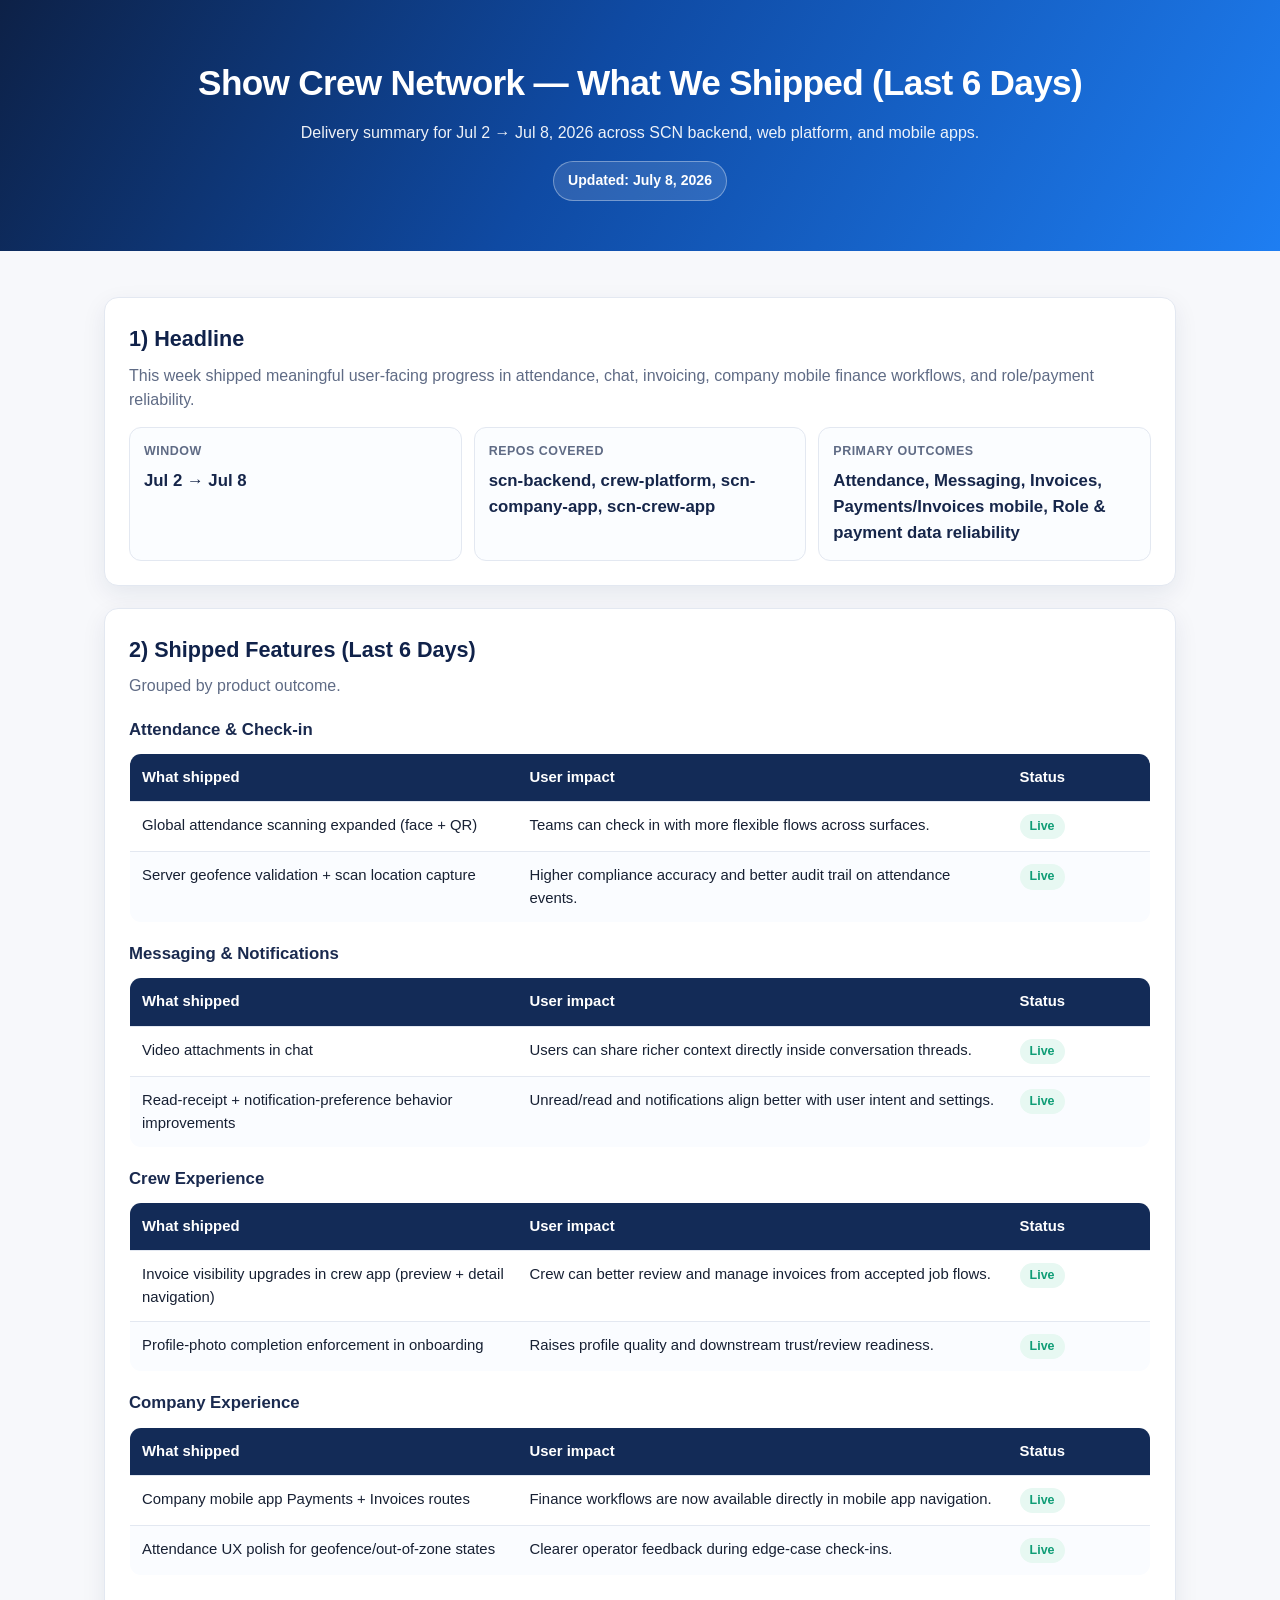
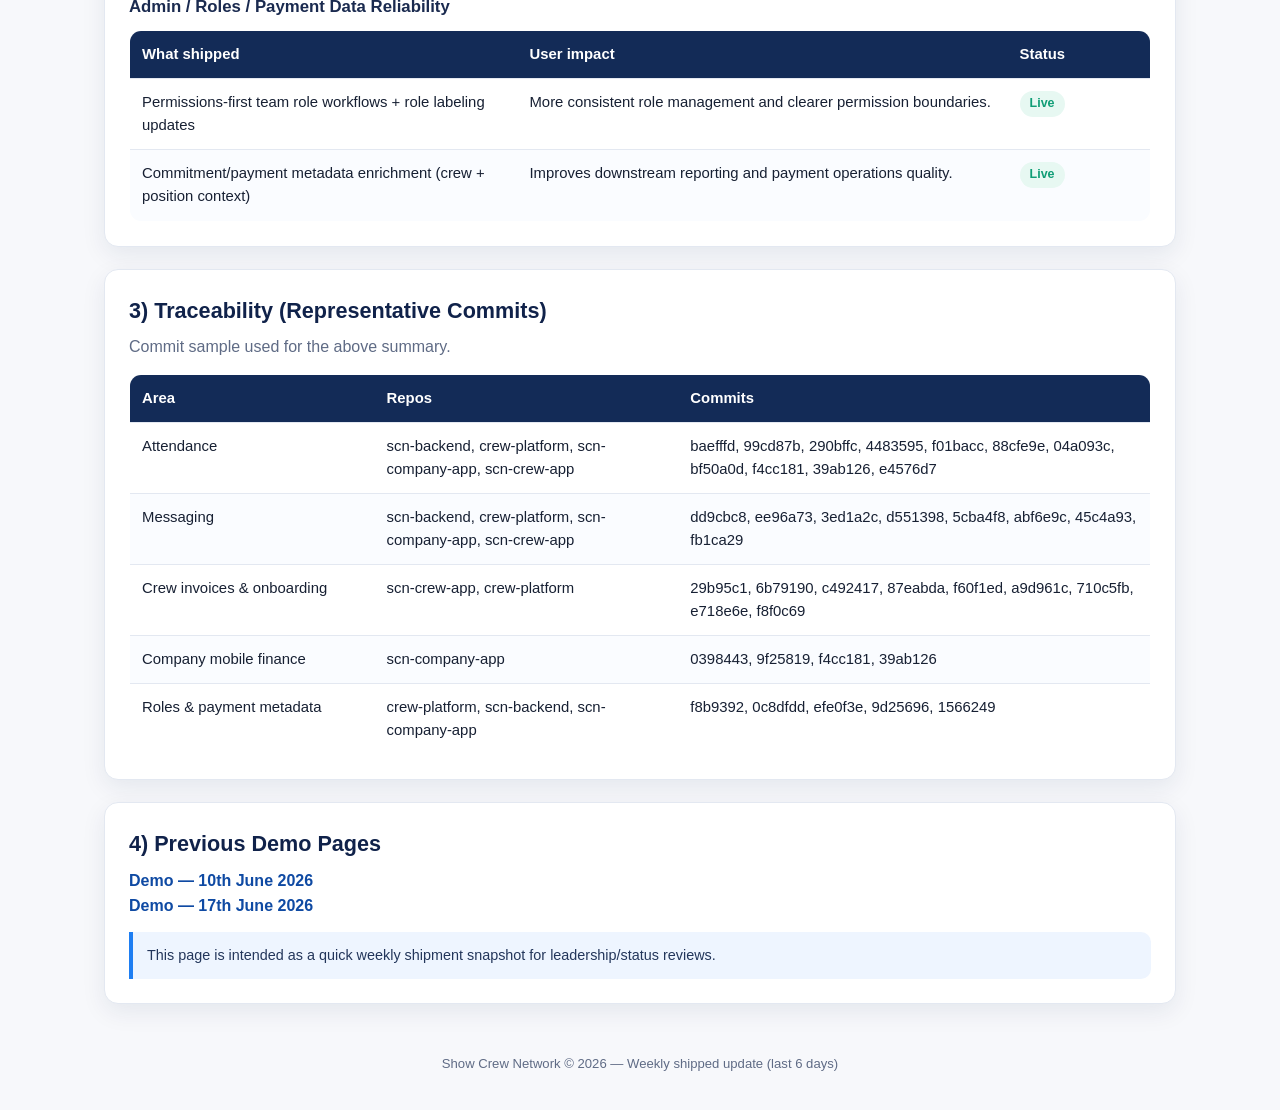
==== commit bdd6124f: "Add last-6-days shipped update page - Replace homepage with Jul 2–Jul 8 shipped summary - Group deli" ====
--- a/index.html
+++ b/index.html
@@ -3,7 +3,7 @@
 <head>
   <meta charset="UTF-8">
   <meta name="viewport" content="width=device-width, initial-scale=1.0">
-  <title>Show Crew Network — Demo 10th June 2026</title>
+  <title>Show Crew Network — Shipped Update (Last 6 Days)</title>
   <style>
     :root {
       --bg: #f7f8fb;
@@ -13,14 +13,13 @@
       --brand: #0f4aa3;
       --brand-2: #1e7ef2;
       --ok: #0f9d76;
-      --warn: #d17a00;
       --line: #e3e8f1;
       --shadow: 0 8px 24px rgba(16, 37, 72, 0.08);
       --radius: 14px;
     }
     * { box-sizing: border-box; margin: 0; padding: 0; }
     body {
-      font-family: -apple-system, BlinkMacSystemFont, 'Segoe UI', Roboto, Arial, sans-serif;
+      font-family: -apple-system, BlinkMacSystemFont, "Segoe UI", Roboto, Arial, sans-serif;
       background: var(--bg);
       color: var(--text);
       line-height: 1.55;
@@ -32,7 +31,7 @@
       text-align: center;
     }
     .hero h1 { font-size: 2.2rem; font-weight: 800; letter-spacing: -0.02em; }
-    .hero p { margin-top: 10px; opacity: 0.93; max-width: 880px; margin-left: auto; margin-right: auto; }
+    .hero p { margin-top: 10px; opacity: 0.93; max-width: 920px; margin-left: auto; margin-right: auto; }
     .meta {
       margin-top: 16px;
       display: inline-block;
@@ -45,7 +44,6 @@
     }
     .wrap { max-width: 1120px; margin: 0 auto; padding: 24px; }
     section { margin-top: 22px; }
-
     .card {
       background: var(--card);
       border: 1px solid var(--line);
@@ -69,14 +67,28 @@
       padding: 14px;
       background: #fbfdff;
     }
-    .kpi .label { font-size: 0.78rem; color: var(--muted); text-transform: uppercase; letter-spacing: 0.04em; font-weight: 700; }
-    .kpi .value { font-size: 1.05rem; font-weight: 700; margin-top: 6px; color: #16264a; }
-
-    .pill { display: inline-block; padding: 3px 10px; border-radius: 999px; font-size: 0.78rem; font-weight: 600; }
-    .done { background: #e7f8f2; color: var(--ok); }
-    .new { background: #e6f0ff; color: var(--brand-2); }
-    .focus { background: #fff5e8; color: var(--warn); }
-
+    .kpi .label {
+      font-size: 0.78rem;
+      color: var(--muted);
+      text-transform: uppercase;
+      letter-spacing: 0.04em;
+      font-weight: 700;
+    }
+    .kpi .value {
+      font-size: 1.05rem;
+      font-weight: 700;
+      margin-top: 6px;
+      color: #16264a;
+    }
+    .pill {
+      display: inline-block;
+      padding: 3px 10px;
+      border-radius: 999px;
+      font-size: 0.78rem;
+      font-weight: 600;
+      background: #e7f8f2;
+      color: var(--ok);
+    }
     table {
       width: 100%;
       border-collapse: collapse;
@@ -87,13 +99,14 @@
       margin-top: 10px;
     }
     thead { background: #132b57; color: #fff; }
-    th, td { text-align: left; padding: 12px 12px; border-bottom: 1px solid var(--line); vertical-align: top; }
+    th, td {
+      text-align: left;
+      padding: 12px 12px;
+      border-bottom: 1px solid var(--line);
+      vertical-align: top;
+    }
     tbody tr:last-child td { border-bottom: none; }
     tbody tr:nth-child(even) td { background: #fafcff; }
-
-    ul.tight { padding-left: 22px; margin: 6px 0 0; }
-    ul.tight li { margin: 4px 0; }
-
     .note {
       margin-top: 14px;
       padding: 12px 14px;
@@ -103,36 +116,18 @@
       color: #23365b;
       font-size: 0.9rem;
     }
-    .warn-note {
-      margin-top: 14px;
-      padding: 12px 14px;
-      border-left: 4px solid var(--warn);
-      background: #fff8ee;
-      border-radius: 0 10px 10px 0;
-      color: #5b3a14;
-      font-size: 0.9rem;
-    }
-
-    .demo-step {
-      counter-increment: step;
-      padding: 12px 0;
-      border-bottom: 1px dashed var(--line);
-    }
-    .demo-step:last-child { border-bottom: none; }
-    .demo-step::before {
-      content: "Step " counter(step) " · ";
-      color: var(--brand-2);
+    .links a {
+      color: var(--brand);
+      text-decoration: none;
       font-weight: 700;
     }
-    .demo-script { counter-reset: step; }
-
+    .links a:hover { text-decoration: underline; }
     .footer {
       text-align: center;
       color: var(--muted);
       font-size: 0.82rem;
       padding: 26px 16px 36px;
     }
-
     @media (max-width: 768px) {
       .hero h1 { font-size: 1.7rem; }
       .wrap { padding: 14px; }
@@ -142,139 +137,101 @@
 </head>
 <body>
   <header class="hero">
-    <h1>Show Crew Network — Demo 10th June 2026</h1>
-    <p>W2 payroll end-to-end: company-side classification at offer time, Cast &amp; Crew Excel handoff, resident vs non-resident local tax, crew home location, offer negotiation, and an SCN-managed payroll partner fee model.</p>
-    <div class="meta">Show Crew Network &mdash; June 10, 2026</div>
+    <h1>Show Crew Network — What We Shipped (Last 6 Days)</h1>
+    <p>Delivery summary for Jul 2 → Jul 8, 2026 across SCN backend, web platform, and mobile apps.</p>
+    <div class="meta">Updated: July 8, 2026</div>
   </header>
 
   <main class="wrap">
-
-    <!-- ─────────────────────────────────────────────────────────── -->
     <section class="card">
-      <h2>1) Headline: W2 Payroll, End-to-End</h2>
-      <p class="sub">Single-source-of-truth classification, accurate per-state &amp; per-city tax math, and a clean Cast &amp; Crew handoff. SCN does not touch W2 money — we generate the data, C&amp;C runs payroll.</p>
+      <h2>1) Headline</h2>
+      <p class="sub">This week shipped meaningful user-facing progress in attendance, chat, invoicing, company mobile finance workflows, and role/payment reliability.</p>
       <div class="kpi-grid">
-        <div class="kpi"><div class="label">W2 / 1099 chosen</div><div class="value">at offer time, source of truth</div></div>
-        <div class="kpi"><div class="label">Local tax</div><div class="value">resident vs non-resident, 26 cities seeded</div></div>
-        <div class="kpi"><div class="label">Cast &amp; Crew export</div><div class="value">4-sheet Excel batch on click</div></div>
-        <div class="kpi"><div class="label">Crew home location</div><div class="value">mandatory, blocks app until set</div></div>
-        <div class="kpi"><div class="label">C&amp;C onboarding gate</div><div class="value">W2 job publish requires C&amp;C ID</div></div>
-        <div class="kpi"><div class="label">Offer negotiation</div><div class="value">bidirectional messaging + counter-rate</div></div>
+        <div class="kpi"><div class="label">Window</div><div class="value">Jul 2 → Jul 8</div></div>
+        <div class="kpi"><div class="label">Repos covered</div><div class="value">scn-backend, crew-platform, scn-company-app, scn-crew-app</div></div>
+        <div class="kpi"><div class="label">Primary outcomes</div><div class="value">Attendance, Messaging, Invoices, Payments/Invoices mobile, Role & payment data reliability</div></div>
       </div>
     </section>
 
-    <!-- ─────────────────────────────────────────────────────────── -->
     <section class="card">
-      <h2>2) Shipped (Jun 4 → Jun 10)</h2>
-      <p class="sub">17 production deploys across <code>scn-backend</code> and <code>crew-platform</code> over the past week. Grouped by theme below.</p>
-
-      <h3>W2 / 1099 Classification</h3>
-      <table>
-        <thead><tr><th style="width:38%">Feature</th><th>What changed</th><th style="width:14%">Status</th></tr></thead>
-        <tbody>
-          <tr><td>Company labor classification policy</td><td>W2 / 1099 / Both — set per-company in the Pay Policies tab. Locks the per-position payroll-type dropdown.</td><td><span class="pill done">Live</span></td></tr>
-          <tr><td>Per-position payroll-type override</td><td>Individual positions can be flagged W2 or 1099 regardless of company default (self-incorporated 1099s on a W2 job, etc).</td><td><span class="pill done">Live</span></td></tr>
-          <tr><td>Send Offer dialog — classification at offer time</td><td>When company policy is 'both', PM picks W2 or 1099 in the Send Offer dialog. Send button reads "Send W2 Offer" / "Send 1099 Offer" so it's impossible to fire by accident. <strong>Source of truth from offer time onwards.</strong></td><td><span class="pill new">New</span></td></tr>
-          <tr><td>W2 / 1099 chip on crew offer tile</td><td>Crew sees a chip on every offer in their My Jobs page — W2 (primary blue) or 1099 (grey) — with a tooltip explaining what each means for their paycheck.</td><td><span class="pill new">New</span></td></tr>
-          <tr><td>Cast &amp; Crew onboarding gate</td><td>Publishing a W2 job (or flipping a position to W2) is blocked until <code>Company.castAndCrewCustomerId</code> is set by SCN admin.</td><td><span class="pill new">New</span></td></tr>
-        </tbody>
-      </table>
-
-      <h3>Payroll Tax Engine</h3>
-      <table>
-        <thead><tr><th style="width:38%">Feature</th><th>What changed</th><th style="width:14%">Status</th></tr></thead>
-        <tbody>
-          <tr><td>PayrollTaxAPI live integration</td><td>DDB-cached federal + 50 states + DC. Monthly cron auto-refresh; admin manual override per row. SQS-throttled to stay under the 18.75 req/min free-tier limit.</td><td><span class="pill done">Live</span></td></tr>
-          <tr><td>Single-call sync (architectural)</td><td>Removed the wasted 2nd resident-view API call after confirming with PayrollTaxAPI docs that <code>residenceState</code> doesn't change the city-local rate returned. Resident rates now come from manual override.</td><td><span class="pill done">Live</span></td></tr>
-          <tr><td>Resident vs non-resident local tax</td><td>26 cities seeded with statutory resident rates as admin manual overrides: Detroit 2.4% / 1.2%, Highland Park 2.0% / 1.0%, all 22 other MI cities, Philadelphia 3.75% / 3.45%, NYC 3.876% / 0%, Yonkers 1.961% / 0.5%.</td><td><span class="pill new">New</span></td></tr>
-          <tr><td>Per-crew rate resolver</td><td>W2 cost engine picks resident vs non-resident based on each crew member's <code>profile.location.city</code> matched against the work city. Falls back to non-resident with a UI warning if crew home unset.</td><td><span class="pill new">New</span></td></tr>
-          <tr><td>Local tax flagged employee-side</td><td>"Local withholding (crew)" shows on the cost-estimate card as informational only — Cast &amp; Crew withholds it from the crew member's paycheck, so it doesn't change company cost.</td><td><span class="pill new">New</span></td></tr>
-          <tr><td>Itemised burden breakdown with effective rates</td><td>Both the in-app Budget Calculator and the Job Details cost estimate now show <code>FUTA (X.XX%)</code>, <code>SUI (X.XX%)</code>, <code>Workers' Comp (blended X.XX%)</code>, <code>Local / other employer tax (X.XX%)</code> — back-derived from dollars so labels never lie.</td><td><span class="pill new">New</span></td></tr>
-          <tr><td>Admin payroll-rules editor</td><td>FICA &amp; FUTA now read-only (federal, not state-specific). WC field flagged "Fallback only" since per-NCCI-class rates from Labor Types tab take precedence. Single "Last verified" timestamp at the state level.</td><td><span class="pill new">New</span></td></tr>
-          <tr><td>State + city merged into one view</td><td>Admin Payroll Rules page replaces the old separate State Rules + City Overrides tabs. State-grouped accordion with city overrides nested underneath.</td><td><span class="pill done">Live</span></td></tr>
-          <tr><td>Dead catalog table dropped</td><td>Cleaned up <code>dev-scn-payroll-tax-city-catalog</code> table + store + 5 unused scripts. One table (<code>payroll-tax-rates</code>) is now the single source of truth.</td><td><span class="pill done">Live</span></td></tr>
-        </tbody>
-      </table>
-
-      <h3>Cast &amp; Crew Excel Handoff</h3>
-      <table>
-        <thead><tr><th style="width:38%">Feature</th><th>What changed</th><th style="width:14%">Status</th></tr></thead>
-        <tbody>
-          <tr><td>"Generate W2 Payroll Batch" button</td><td>On the Job Details cost-estimate card. Visible only when the job has W2 hires. Downloads a .xlsx for forwarding to Cast &amp; Crew.</td><td><span class="pill new">New</span></td></tr>
-          <tr><td>4-sheet workbook</td><td><strong>Sheet 1:</strong> Job Summary (totals, pay period, crew count). <strong>Sheet 2:</strong> Per-crew Earnings (hours, OT/DT, gross, processor fees). <strong>Sheet 3:</strong> Employer Taxes (SS, Medicare, FUTA, SUI, SDI, WC, Local — dollars per crew). <strong>Sheet 4:</strong> Employee Withholding (FICA, federal &amp; state income placeholders, local based on home address with resident/non-resident class).</td><td><span class="pill new">New</span></td></tr>
-          <tr><td>Reuses cost-estimate engine</td><td>Hours and gross math is byte-identical to what the cost-estimate card shows. No double-bookkeeping.</td><td><span class="pill done">Live</span></td></tr>
-        </tbody>
-      </table>
-
-      <h3>Crew Profile &amp; Onboarding</h3>
-      <table>
-        <thead><tr><th style="width:38%">Feature</th><th>What changed</th><th style="width:14%">Status</th></tr></thead>
-        <tbody>
-          <tr><td>Home location mandatory</td><td>New onboarding step + non-dismissable modal on every protected route for existing crew without a home city. Required to (a) calculate correct payroll tax withholding and (b) auto-populate travel expense estimates.</td><td><span class="pill new">New</span></td></tr>
-          <tr><td>Google Places autocomplete</td><td>Home city, venue, address — all use Google Places via a shared <code>LocationAutocomplete</code> component. Single tap auto-fills city/state/zip/lat/lng.</td><td><span class="pill done">Live</span></td></tr>
-        </tbody>
-      </table>
-
-      <h3>Offer Negotiation</h3>
-      <table>
-        <thead><tr><th style="width:38%">Feature</th><th>What changed</th><th style="width:14%">Status</th></tr></thead>
-        <tbody>
-          <tr><td>Bidirectional offer-messaging</td><td>New <code>offer-messages</code> DDB table, endpoints on both company-api and crew-api, dialog UIs on both apps with role-coloured bubbles.</td><td><span class="pill new">New</span></td></tr>
-          <tr><td>Counter-offer rate</td><td>Composer has an optional "Counter rate" toggle. When set, the message also updates <code>application.proposedRate</code> so accept-as-is honors the latest agreed terms.</td><td><span class="pill new">New</span></td></tr>
-          <tr><td>"Messages" chip per application</td><td>On the company applications tab + crew My Jobs page — opens the thread.</td><td><span class="pill new">New</span></td></tr>
-        </tbody>
-      </table>
-
-      <h3>Admin / Platform</h3>
-      <table>
-        <thead><tr><th style="width:38%">Feature</th><th>What changed</th><th style="width:14%">Status</th></tr></thead>
-        <tbody>
-          <tr><td>SCN-managed W2 partner fees</td><td>W2 per-check fee + processor % moved OFF the company UI (they revealed SCN's cost basis). Now hidden in a new "Payroll Partner (SCN-managed)" Paper card on the admin company detail page. Defaults seeded on every company at creation; per-company override for negotiated rates.</td><td><span class="pill new">New</span></td></tr>
-          <tr><td>Cast &amp; Crew customer ID</td><td>New <code>Company.castAndCrewCustomerId</code> field on the same admin card. Required before publishing W2 jobs.</td><td><span class="pill new">New</span></td></tr>
-          <tr><td>Position-level shift assignment mode</td><td>New "Shift Assignment" dropdown on positions: All shifts (default) / Manual (PM picks per hire) / Auto (AI assigns based on availability + coverage gaps + skill tags).</td><td><span class="pill new">New</span></td></tr>
-          <tr><td>Extras list trimmed to events-only</td><td>Removed Per Diem / Travel / Flights / Hotels / Insurance — touring concepts not relevant for events. Kept Parking, Union Benefit Surcharge, Equipment Rental, Incidentals.</td><td><span class="pill done">Live</span></td></tr>
-        </tbody>
-      </table>
-    </section>
-
-    <!-- ─────────────────────────────────────────────────────────── -->
+      <h2>2) Shipped Features (Last 6 Days)</h2>
+      <p class="sub">Grouped by product outcome.</p>
+
+      <h3>Attendance &amp; Check-in</h3>
+      <table>
+        <thead><tr><th style="width:38%">What shipped</th><th>User impact</th><th style="width:14%">Status</th></tr></thead>
+        <tbody>
+          <tr><td>Global attendance scanning expanded (face + QR)</td><td>Teams can check in with more flexible flows across surfaces.</td><td><span class="pill">Live</span></td></tr>
+          <tr><td>Server geofence validation + scan location capture</td><td>Higher compliance accuracy and better audit trail on attendance events.</td><td><span class="pill">Live</span></td></tr>
+        </tbody>
+      </table>
+
+      <h3>Messaging &amp; Notifications</h3>
+      <table>
+        <thead><tr><th style="width:38%">What shipped</th><th>User impact</th><th style="width:14%">Status</th></tr></thead>
+        <tbody>
+          <tr><td>Video attachments in chat</td><td>Users can share richer context directly inside conversation threads.</td><td><span class="pill">Live</span></td></tr>
+          <tr><td>Read-receipt + notification-preference behavior improvements</td><td>Unread/read and notifications align better with user intent and settings.</td><td><span class="pill">Live</span></td></tr>
+        </tbody>
+      </table>
+
+      <h3>Crew Experience</h3>
+      <table>
+        <thead><tr><th style="width:38%">What shipped</th><th>User impact</th><th style="width:14%">Status</th></tr></thead>
+        <tbody>
+          <tr><td>Invoice visibility upgrades in crew app (preview + detail navigation)</td><td>Crew can better review and manage invoices from accepted job flows.</td><td><span class="pill">Live</span></td></tr>
+          <tr><td>Profile-photo completion enforcement in onboarding</td><td>Raises profile quality and downstream trust/review readiness.</td><td><span class="pill">Live</span></td></tr>
+        </tbody>
+      </table>
+
+      <h3>Company Experience</h3>
+      <table>
+        <thead><tr><th style="width:38%">What shipped</th><th>User impact</th><th style="width:14%">Status</th></tr></thead>
+        <tbody>
+          <tr><td>Company mobile app Payments + Invoices routes</td><td>Finance workflows are now available directly in mobile app navigation.</td><td><span class="pill">Live</span></td></tr>
+          <tr><td>Attendance UX polish for geofence/out-of-zone states</td><td>Clearer operator feedback during edge-case check-ins.</td><td><span class="pill">Live</span></td></tr>
+        </tbody>
+      </table>
+
+      <h3>Admin / Roles / Payment Data Reliability</h3>
+      <table>
+        <thead><tr><th style="width:38%">What shipped</th><th>User impact</th><th style="width:14%">Status</th></tr></thead>
+        <tbody>
+          <tr><td>Permissions-first team role workflows + role labeling updates</td><td>More consistent role management and clearer permission boundaries.</td><td><span class="pill">Live</span></td></tr>
+          <tr><td>Commitment/payment metadata enrichment (crew + position context)</td><td>Improves downstream reporting and payment operations quality.</td><td><span class="pill">Live</span></td></tr>
+        </tbody>
+      </table>
+    </section>
+
     <section class="card">
-      <h2>3) Live Demo Script</h2>
-      <p class="sub">15-minute walk-through. Three personas: <strong>Best company</strong> (W2-enabled), <strong>Rishabh Doshi</strong> (crew with home set in Elizabeth NJ), <strong>SCN admin</strong>.</p>
-      <div class="demo-script">
-        <div class="demo-step"><strong>Admin → set Cast &amp; Crew customer ID + W2 fee defaults.</strong> Companies → Best company → Payroll Partner card → enter <code>TEST-CC-001</code> (already seeded) and confirm 2.7% processor + $0 per-check are pre-filled.</div>
-        <div class="demo-step"><strong>Company → create W2 job (or open the seeded one).</strong> "W2 End-to-End Test — NYC Arena Show" at MSG. Walk through Job Type → Event Details (Google Places venue autocomplete) → Crew Positions (Payroll Classification picker shows W2).</div>
-        <div class="demo-step"><strong>Send Offer dialog.</strong> Pick a crew, send the offer. Note the "W2 Position" chip in the dialog title and the "Send W2 Offer" button.</div>
-        <div class="demo-step"><strong>Crew → My Jobs.</strong> Log in as Rishabh — offer tile shows the W2 chip with tooltip. Click into the offer.</div>
-        <div class="demo-step"><strong>Counter-offer.</strong> Open Messages → toggle "Counter rate" → bump to $85/hr → send. Switch to company → see the message + the application's proposedRate is now $85.</div>
-        <div class="demo-step"><strong>Cost Estimate.</strong> Back on the job detail, expand any W2 crew row in the breakdown: FICA (7.65%) + SUI (4.10%) + WC (per labor type) + <strong>Local / other employer tax (0.34% NYC MCTMT)</strong>. Local withholding (crew) shows as employee-side info, not in company cost.</div>
-        <div class="demo-step"><strong>Generate W2 Payroll Batch.</strong> Click the button on the cost-estimate card → .xlsx downloads → open in Excel → walk through the 4 sheets. Highlight the Employer Taxes sheet (state-aware labels: "State Unemployment SUI (NY)", "Local Employer Tax (New York)") and the Employee Withholding sheet showing resident/non-resident class per crew.</div>
-        <div class="demo-step"><strong>Crew home location gate.</strong> As a crew member without a home city set, refresh — the non-dismissable "Add your home city" modal appears. Wording references payroll tax + travel.</div>
-        <div class="demo-step"><strong>Admin → Payroll Rules.</strong> Expand NY → see the city overrides table with split <em>Resident</em> and <em>Non-Resident</em> columns. Edit any row → see FICA &amp; FUTA fields are read-only with "Federal — fixed" chips, WC is flagged "Fallback only".</div>
+      <h2>3) Traceability (Representative Commits)</h2>
+      <p class="sub">Commit sample used for the above summary.</p>
+      <table>
+        <thead><tr><th style="width:24%">Area</th><th>Repos</th><th>Commits</th></tr></thead>
+        <tbody>
+          <tr><td>Attendance</td><td>scn-backend, crew-platform, scn-company-app, scn-crew-app</td><td>baefffd, 99cd87b, 290bffc, 4483595, f01bacc, 88cfe9e, 04a093c, bf50a0d, f4cc181, 39ab126, e4576d7</td></tr>
+          <tr><td>Messaging</td><td>scn-backend, crew-platform, scn-company-app, scn-crew-app</td><td>dd9cbc8, ee96a73, 3ed1a2c, d551398, 5cba4f8, abf6e9c, 45c4a93, fb1ca29</td></tr>
+          <tr><td>Crew invoices &amp; onboarding</td><td>scn-crew-app, crew-platform</td><td>29b95c1, 6b79190, c492417, 87eabda, f60f1ed, a9d961c, 710c5fb, e718e6e, f8f0c69</td></tr>
+          <tr><td>Company mobile finance</td><td>scn-company-app</td><td>0398443, 9f25819, f4cc181, 39ab126</td></tr>
+          <tr><td>Roles &amp; payment metadata</td><td>crew-platform, scn-backend, scn-company-app</td><td>f8b9392, 0c8dfdd, efe0f3e, 9d25696, 1566249</td></tr>
+        </tbody>
+      </table>
+    </section>
+
+    <section class="card links">
+      <h2>4) Previous Demo Pages</h2>
+      <p class="sub">
+        <a href="./show-crew-demo-10th-june-2026.html">Demo — 10th June 2026</a><br>
+        <a href="./show-crew-demo-17th-june-2026.html">Demo — 17th June 2026</a>
+      </p>
+      <div class="note">
+        This page is intended as a quick weekly shipment snapshot for leadership/status reviews.
       </div>
     </section>
-
-    <!-- ─────────────────────────────────────────────────────────── -->
-    <section class="card">
-      <h2>4) Notes &amp; Open Items</h2>
-      <div class="note">
-        <strong>SCN does not touch W2 money.</strong> Cast &amp; Crew is the Employer of Record — they invoice the company, run the paychecks, file 941s, and issue W2s at year-end. We hand off data via the Excel batch. This keeps us out of money-transmitter territory and aligns with the June 3 dev-meeting decision.
-      </div>
-      <div class="note">
-        <strong>PayrollTaxAPI doesn't model resident local rates.</strong> Verified by direct API testing — <code>residenceState=MI</code> still returns Detroit at 1.2%, not the resident 2.4%. So we treat the cached value as the non-resident rate and admin enters resident rates via the manual-override "Resident" field. 26 cities seeded; 1-hour ops task to add more when needed.
-      </div>
-      <div class="warn-note">
-        <strong>Paused per June 3 meeting:</strong> Complex overtime rule logic (blended W2 rates, IATSE OT premiums, 7th-day premium edge cases) is on hold pending Cast &amp; Crew clarification. The basic federal (40 hr/wk × 1.5) + CA daily (8 hr × 1.5, 12 hr × 2) + meal-penalty math works today and drives every estimate.
-      </div>
-      <div class="note">
-        <strong>Open follow-ups (next sprint):</strong> admin UI for editing per-company W2 fees inline (handler already exists, just wire the form), prominent "Download Payroll Batch" entry in the Job actions menu, and credit-card gateway alternatives to Stripe (deferred from earlier meeting).
-      </div>
-    </section>
-
   </main>
 
   <div class="footer">
-    Show Crew Network &copy; 2026 &mdash; Demo 10th June 2026
+    Show Crew Network &copy; 2026 &mdash; Weekly shipped update (last 6 days)
   </div>
 </body>
 </html>
